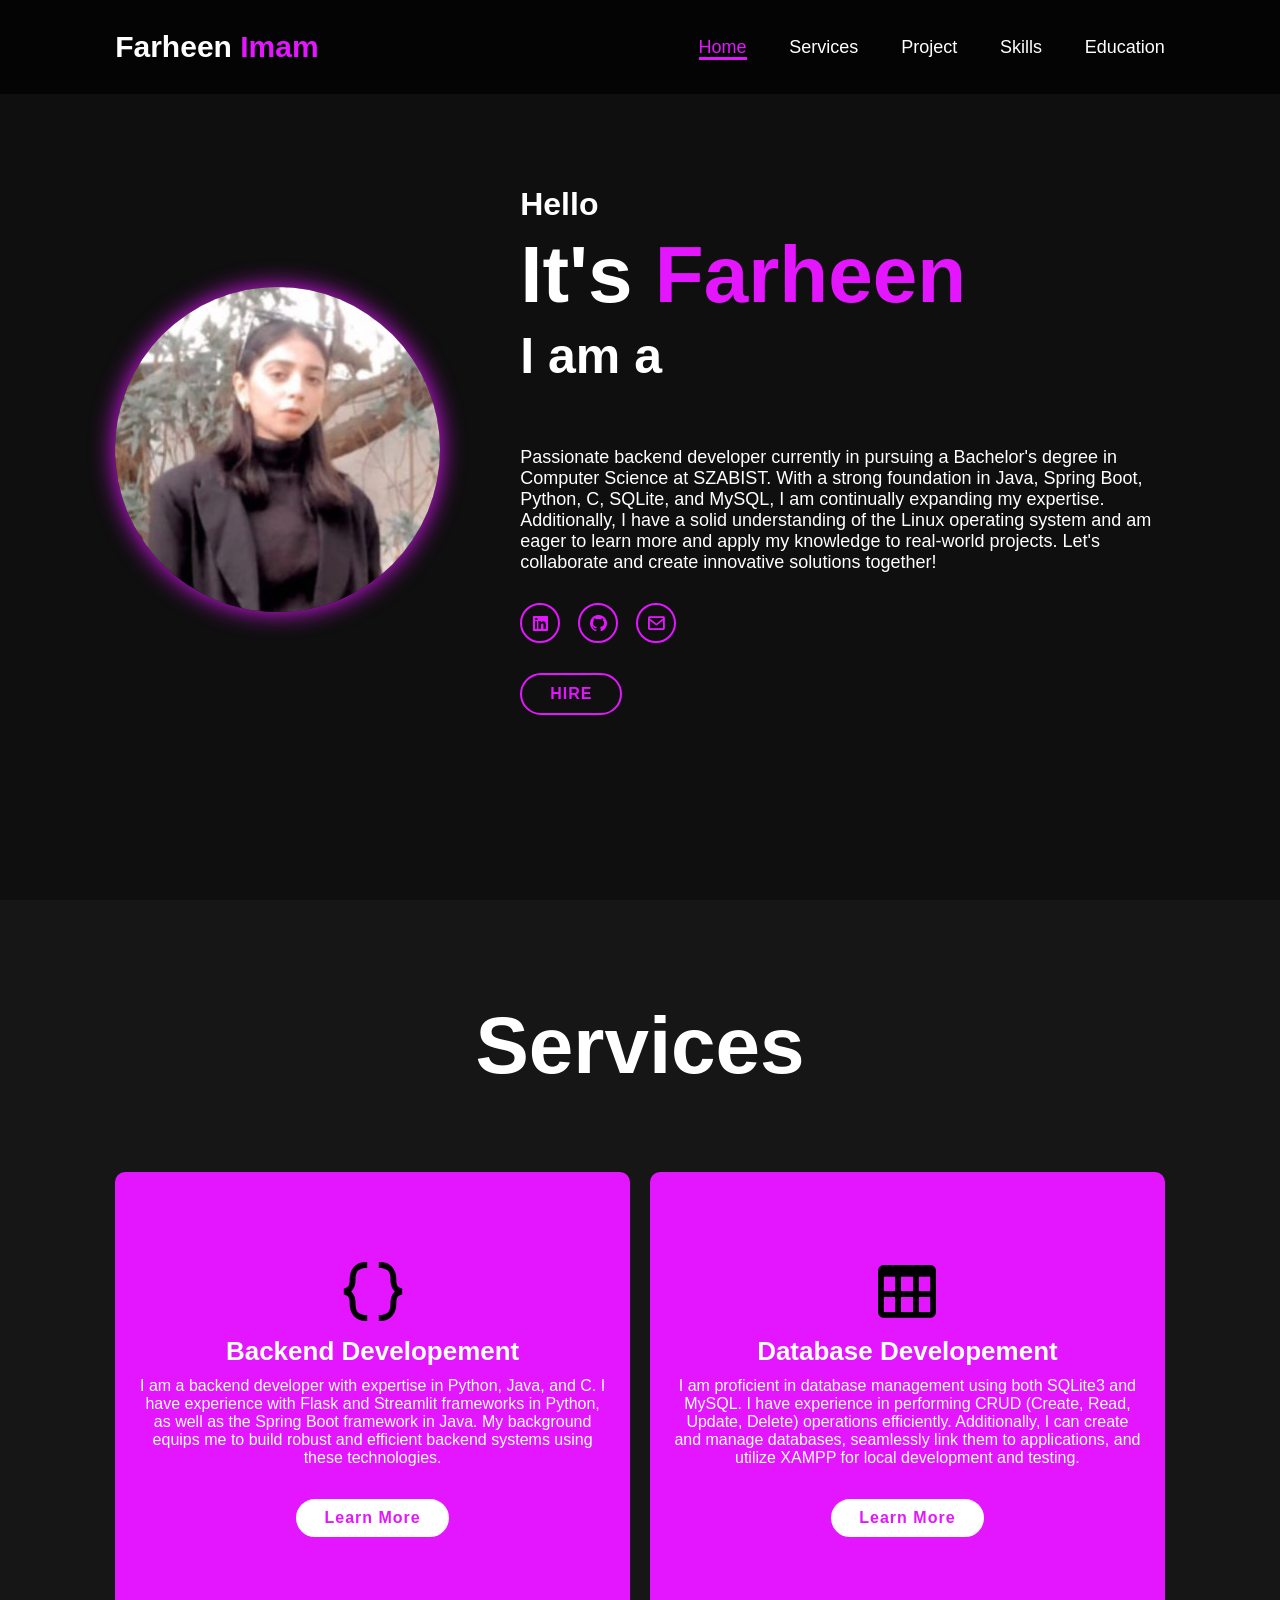
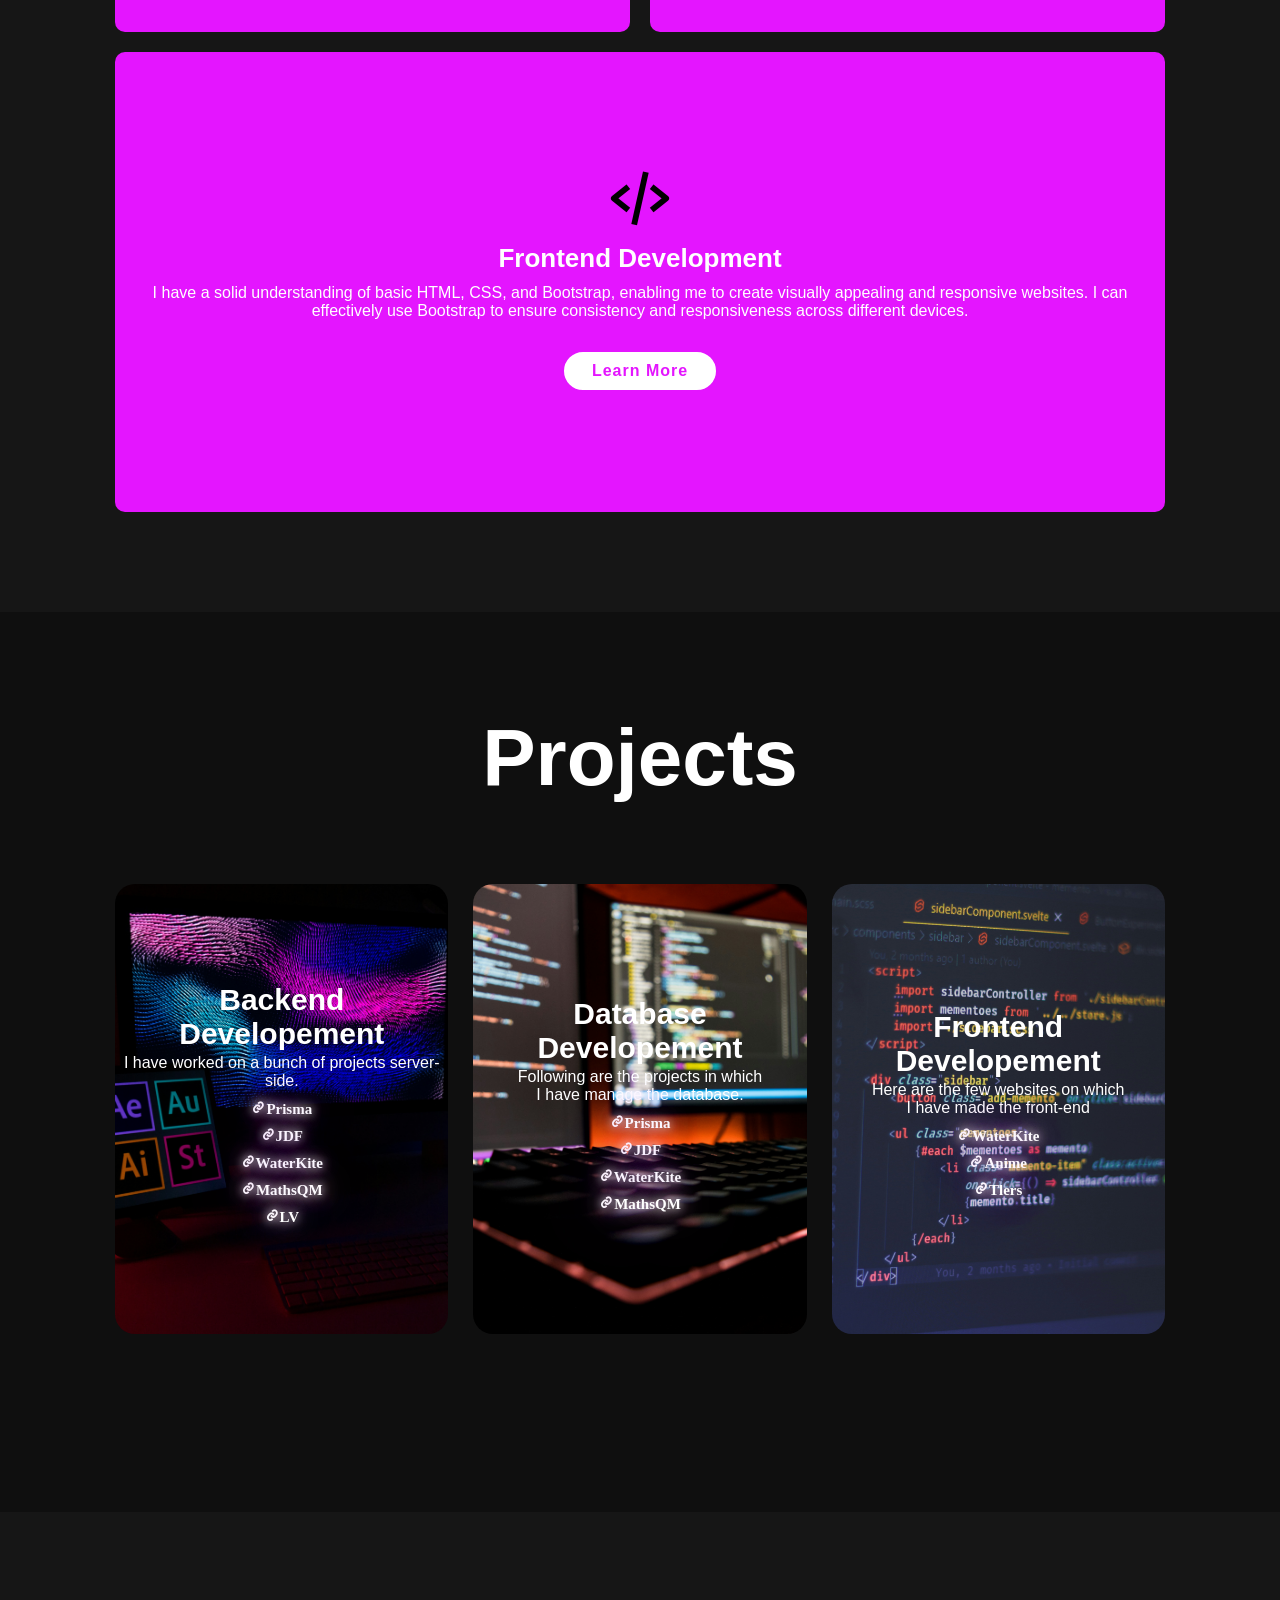
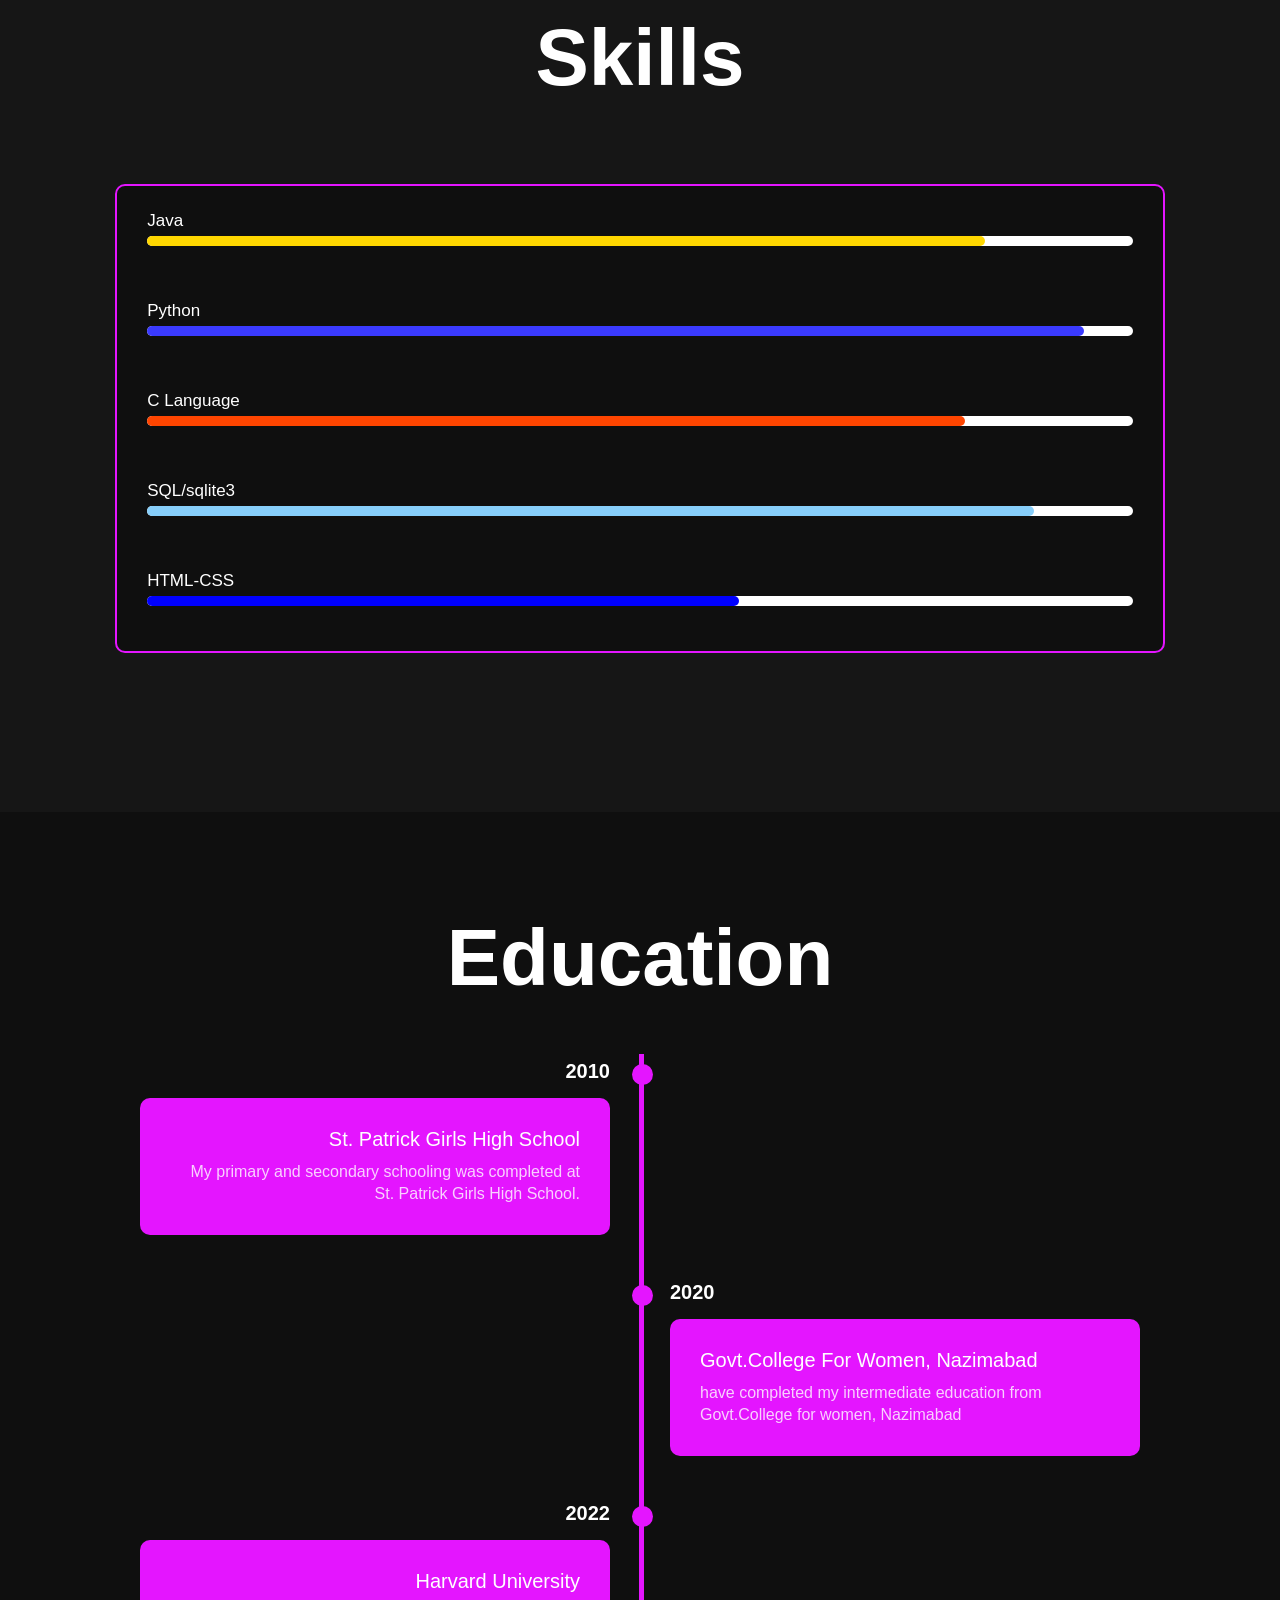
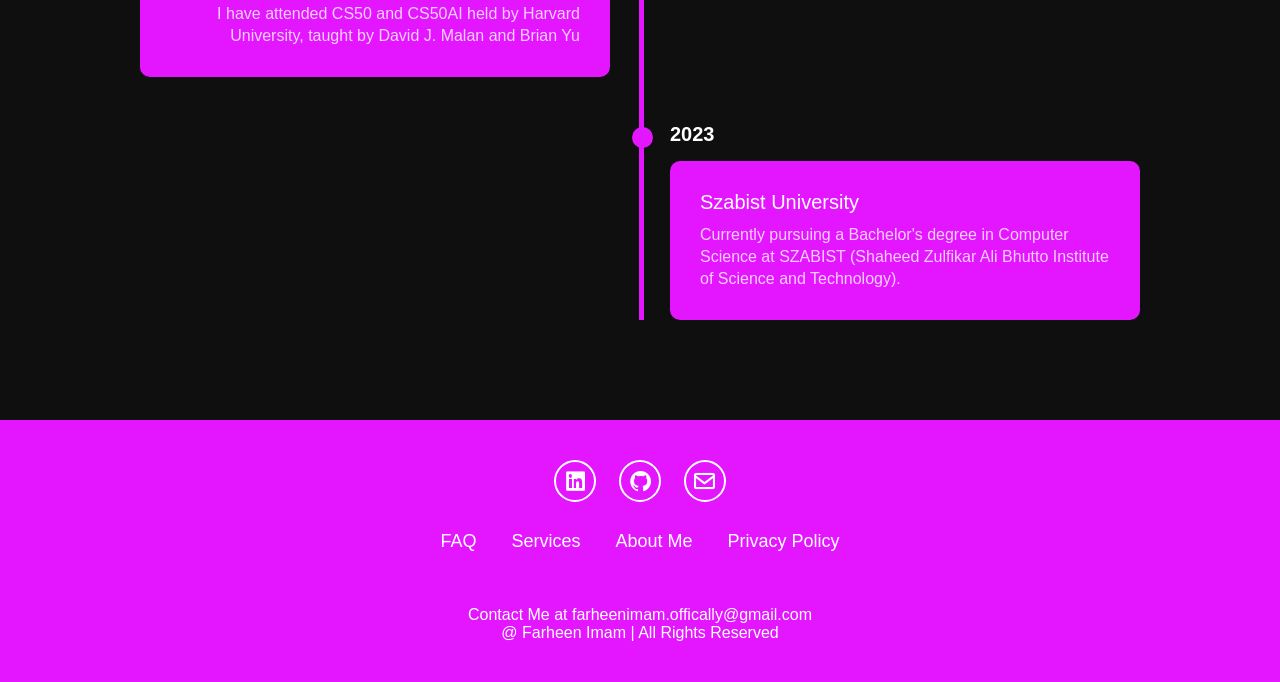
==== index.html @ 20c7fd72 "Update index.html" ====
<!DOCTYPE html>
<html lang="en">
<head>
    <meta charset="UTF-8">
    <meta name="viewport" content="width=device-width, initial-scale=1.0">
    <link rel="icon" type="image/x-icon" href="image/1.jpg">
    <title>Farheen Imam Portfolio</title>
    <link rel="stylesheet" href="style.css">
    <link href='https://unpkg.com/boxicons@2.1.4/css/boxicons.min.css' rel='stylesheet'>
   
</head>
<body>
    <header class="header">
        <a href="#home" class="logo">Farheen
        <span>Imam</span></a>

        <i class='bx bx-menu' id="menu-icon"></i>


        <nav class="navbar">
        <a href="#home" class="active">Home</a>
        <a href="#services">Services</a>
        <a href="#projects">Project</a>
        <a href="#skills">Skills</a>
        <a href="#education">Education</a>
        </nav>
    </header>

    <section class="home" id="home">

        <div class="home-img">
            <img src="image/my.jpeg" alt="">
        </div>

        <div class="home-content">
            <h3>Hello</h3>
            <h1>It's <span>Farheen</span></h1>
            <h3 class="text-animation">
                I am a <span></span>
            </h3>
            <p>
                <br><br>
            Passionate backend developer currently in pursuing a Bachelor's degree in Computer Science at SZABIST. 
            With a strong foundation in Java, Spring Boot, Python, C, SQLite,
            and MySQL, I am continually expanding my expertise. Additionally,
            I have a solid understanding of the Linux operating system and am
            eager to learn more and apply my knowledge to real-world projects.
            Let's collaborate and create innovative solutions together!
            </p>

            <div class="socials-icons">
                <a href="https://www.linkedin.com/in/farheen-imam-686356280/"><i class='bx bxl-linkedin-square'></i></a>
                <a href="https://github.com/farheenimam"><i class='bx bxl-github' ></i></a>
                <a href="mailto:farheenimam.offically@gmail.com"><i class='bx bx-envelope'></i></a>
            </div>
            <a href="#" class="btn">HIRE</a>
        </div>

    </section>

    <section class="services" id="services">
        <h2 class="heading">Services</h2>

        <div class="services-container">

            <div class="services-box">
                <i class='bx bx-code-curly' ></i>
                <h3>Backend Developement</h3>
                <p>I am a backend developer
                with expertise in Python, Java,
            and C. I have experience with Flask
             and Streamlit frameworks in Python,
              as well as the Spring Boot framework in Java.
               My background equips me to build robust and
                efficient backend systems using these technologies.</p>
                <a href="#" class="btn">Learn More</a>
            </div>

            <div class="services-box">
                <i class='bx bx-table'></i>
                <h3>Database Developement</h3>
                <p>I am proficient in database
                management using both SQLite3 and MySQL. 
                I have experience in performing CRUD (Create, 
                Read, Update, Delete) operations efficiently.
                Additionally, I can create and manage databases,
                seamlessly link them to applications, and utilize
                XAMPP for local development and testing.</p>
                <a href="#" class="btn">Learn More</a>
            </div>

            <div class="services-box">
                <i class='bx bx-code-alt'></i>
                <h3>Frontend Development</h3>
                <p>I have a solid understanding of basic HTML, CSS, and
                    Bootstrap, enabling me to create visually appealing and
                    responsive websites.
                 I can effectively use Bootstrap to ensure consistency 
                    and responsiveness across different devices.</p>
                    <a href="#" class="btn">Learn More</a>
            </div>
        </div>


    </section>

    <section class="projects" id="projects">
        <h2 class="heading">Projects</h2>

        <div class="projects-container">

            <div class="projects-box">
                <img src="image/img1.jpg" alt="">
                <div class="projects-info">
                <h4>Backend <br>Developement</h4>
                <p>
                    I have worked on a bunch of projects server-side.
                </p>
                <a href="https://github.com/farheenimam/Prisma"><i class='bx bx-link' >Prisma</i></a><br>
                <a href="https://github.com/farheenimam/JFD"><i class='bx bx-link' >JDF</i></a><br>
                <a href="https://github.com/farheenimam/WaterKite"><i class='bx bx-link' >WaterKite</i></a><br>
                <a href="https://github.com/farheenimam/MathsQuizMaster"><i class='bx bx-link' >MathsQM</i></a><br>
                <a href="https://www.linkedin.com/posts/farheen-imam-686356280_virtualmachine-linuxvirtualization-activity-7185715994697379840-XX44?utm_source=share&utm_medium=member_desktop"><i class='bx bx-link' >LV</i></a><br>
                </div>
            </div>

            <div class="projects-box">
                <img src="image/img3.jpg" alt="">
                <div class="projects-info">
                <h4>Database<br> Developement</h4>
                <p>
                    Following are the projects in which<br>
                     I have manage the database.
                </p>
                <a href="https://github.com/farheenimam/Prisma"><i class='bx bx-link' >Prisma</i></a><br>
                <a href="https://github.com/farheenimam/JFD"><i class='bx bx-link' >JDF</i></a><br>
                <a href="https://github.com/farheenimam/WaterKite"><i class='bx bx-link' >WaterKite</i></a><br>
                <a href="https://github.com/farheenimam/MathsQuizMaster"><i class='bx bx-link' >MathsQM</i></a><br>
                </div>
            </div>

            <div class="projects-box">
                <img src="image/img2.jpg" alt="">
                <div class="projects-info">
                <h4>Frontend<br> Developement</h4>
                <p>
                    Here are the few websites on which <br>I have made the front-end
                </p>
                <a href="https://github.com/farheenimam/WaterKite"><i class='bx bx-link' >WaterKite</i></a><br>
                <a href="https://github.com/farheenimam/anime-website"><i class='bx bx-link' >Anime</i></a><br>
                <a href="https://github.com/farheenimam/Tlers"><i class='bx bx-link' >Tlers</i></a><br>
                </div>
            </div>
        </div>
    </section>
        <section class="skills" id="skills">
            <h2 class="heading">Skills</h2>
            
            <div class="skill-bars">
                
                <div class="bar">
                    <div class="info">
                        <span>Java</span>
                    </div>
                    <div class="progress-lines java">
                        <span></span>
                    </div>
                </div>

                <div class="bar">
                    <div class="info">
                        <span>Python</span>
                    </div>
                    <div class="progress-lines python">
                        <span></span>
                    </div>
                </div>

                <div class="bar">
                    <div class="info">
                        <span>C Language</span>
                    </div>
                    <div class="progress-lines c">
                        <span></span>
                    </div>
                </div>

                <div class="bar">
                    <div class="info">
                        <span>SQL/sqlite3</span>
                    </div>
                    <div class="progress-lines sql">
                        <span></span>
                    </div>
                </div>

                <div class="bar">
                    <div class="info">
                        <span>HTML-CSS</span>
                    </div>
                    <div class="progress-lines html">
                        <span></span>
                    </div>
                </div>

            </div>
    </section>

    <section class="timeline-section" id="education">
        <h2 class="heading">Education</h2>
        <div class="timeline-items">

            <div class="timeline-item">
                <div class="timeline-dot"></div>
                <div class="timeline-data">2010</div>
                <div class="timeline-content">
                    <h3>St. Patrick Girls High School</h3>
                    <p>My primary and secondary schooling was completed at St. Patrick Girls High School.</p>
                </div>
            </div>

            <div class="timeline-item">
                <div class="timeline-dot"></div>
                <div class="timeline-data">2020</div>
                <div class="timeline-content">
                    <h3>Govt.College For Women, Nazimabad</h3>
                    <p> have completed my intermediate education from Govt.College for women, Nazimabad</p>
                </div>
            </div>
        
            <div class="timeline-item">
                <div class="timeline-dot"></div>
                <div class="timeline-data">2022</div>
                <div class="timeline-content">
                    <h3>Harvard University</h3>
                <p>I have attended CS50 and CS50AI held by Harvard University,
                     taught by David J. Malan and Brian Yu
                </p>
                </div>
            </div>
    
            <div class="timeline-item">
                <div class="timeline-dot"></div>
                <div class="timeline-data">2023</div>
                <div class="timeline-content">
                    <h3>Szabist University</h3>
                    <p>Currently pursuing a Bachelor's degree in Computer Science at SZABIST
                     (Shaheed Zulfikar Ali Bhutto Institute of Science and Technology).
                    </p>
                </div>
            </div>

    </section>

    <footer class="footer">
        <div class="social">
            <a href="https://www.linkedin.com/in/farheen-imam-686356280/"><i class='bx bxl-linkedin-square'></i></a>
            <a href="https://github.com/farheenimam"><i class='bx bxl-github' ></i></a>
            <a href="mailto:farheenimam.offically@gmail.com"><i class='bx bx-envelope'></i></a>
        </div>
        <ul class="list">
            <li>
                <a href="#">FAQ</a>
            </li>
            <li>
                <a href="#">Services</a>
            </li>
            <li>
                <a href="#">About Me</a>
            </li>
            <li>
                <a href="#">Privacy Policy</a>
            </li>
        </ul>
        <p class="copyright">
            Contact Me at farheenimam.offically@gmail.com<br>
            @ Farheen Imam | All Rights Reserved
        </p>
    </footer>
    <script src="script.js"></script>
</body>
</html>
---- style.css ----
*{
    margin: 0;
    padding: 0;
    box-sizing: border-box;
    text-decoration: none;
    border: none;
    outline: none;
    scroll-behavior: smooth;
    font-family: 'Poppins',sans-serif;
}

:root{
    --bg-color: rgb(15, 15, 15);
    --second-bg-color: #161616;
    --text-color: white;
    --main-color: #e415ff;
}
html{
    font-size: 62.5%;
    overflow-x: hidden;
}
body{
    background-color: var(--bg-color);
    color: var(--text-color);
}
.header{
    position: fixed;
    top: 0;
    left: 0;
    width: 100%;
    padding: 3rem 9%;
    background: rgba(0, 0, 0, 0.7);
    backdrop-filter: blur(10px);
    display: flex;
    justify-content: space-between;
    align-items: center;
    z-index: 100;
}
.logo{
    font-size: 3rem;
    color: var(--text-color);
    font-weight: 800;
    cursor: pointer;
    transition: 0.3s ease;
}
.logo:hover{
 transform: scale(1.1);   
}
.navbar a{
    font-size: 1.8rem;
    color: white;
    margin-left: 4rem;
    font-weight: 500;
    transition: 0.3s ease;
    border-bottom: 3px solid transparent;
}
.navbar a:hover,
.navbar a.active{
    color: var(--main-color);
    border-bottom: 3px solid var(--main-color);
}
#menu-icon{
    font-size: 3.6rem;
    color: var(--main-color);
    display: none;
}
section{
    min-height: 100vh;
    padding: 10rem 9% 10rem;
}
.home{
    display: flex;
    align-items: center;
    justify-content: center;
    gap: 8rem;
}
.home-content h3{
    font-size: 3.2rem;
    font-weight: 700;
}
span{
    color: var(--main-color);
}
.logo span{
    color: var(--main-color);
}
.home-content h3:nth-of-type(2){
    margin-bottom: 2rem;
    font-size: 5rem;
}
.home-content h1{
    font-size:  8rem;
    font-weight: 700;
    line-height: 1.3;
}
.home-img{
    border-radius: 50%;
}
.home-img img{
    position: relative;
    width: 32vm;
    border-radius: 50%;
    box-shadow: 0 0 25px var(--main-color);
    cursor: pointer;
}
.home-content p{
    font-size: 1.8rem;
    font-weight: 500;
}
.socials-icons a{
    display: inline-flex;
    justify-content: center;
    align-items: center;
    width: 4rem;
    height: 4rem;
    background: transparent;
    border: 0.2rem solid var(--main-color);
    font-size: 2rem;
    border-radius: 50%;
    color: var(--main-color);
    margin: 3rem 1.5rem 3rem 0;
    transition: 0.3s ease;

}
.socials-icons a:hover{
    color: white;
    transform: scale(1.3)translateY(-5px);
    background-color: var(--main-color);
    box-shadow: 0 0 25px var(--main-color);
}
.btn{
    display: inline-block;
    padding: 1rem 2.8rem;
    background: var(--bg-color);
    border-radius: 4rem;
    font-size: 1.6rem;
    color: var(--main-color);
    border: 2px solid var(--main-color);
    letter-spacing: 0.1rem;
    font-weight: 600;
    transition: 0.3s ease;
    cursor: pointer;
}
.btn:hover{
    transform: scale(1.05);
    background: var(--main-color);
    color: var(--text-color);
    box-shadow: 0 0 25px var(--main-color);
}
.text-animation{
    font-size: 34px;
    font-weight: 600;
    min-width: 280px;
}
.text-animation span{
    position: relative;
}
.text-animation span::before{
    content: 'Backend Developer';
    color: var(--main-color);
    animation: words 20s infinite;   
}
.text-animation span::after{
    content: '';
    background-color: var(--bg-color);
    position: absolute;
    width: calc(100% + 8px);
    height: 100%;
    border-left: 3px solid var(--bg-color);
    right: -8px;
    animation: cursor 0.6s infinite, typing 20s steps(14) infinite;
}
@keyframes cursor{
    to{
        border-left: 2px solid var(--main-color);
    }
}
@keyframes words{
    0%,
    20%{
        content: 'CS Student';
    }
    21%,
    40%{
        content: 'Backend Developer';
    }
    41%,
    60%{
        content: 'Web Developer';
    }
    61%,
    80%{
        content: 'CS Student';
    }
    81%,
    100%{
        content: 'Web Developer';
    }
    
}

@keyframes typing{
    10%,
    15%,
    30%,
    35%,
    50%,
    55%,
    70%,
    75%,
    90%,
    95%{
        width: 0;
    }
    5%,
    20%,
    25%,
    40%,
    45%,
    60%,
    65%,
    80%,
    85%{
        width: calc(100% + 8px);
    }
}
.heading{
    text-align: center;
    font-size: 8rem;
}
.services{
    background-color: var(--second-bg-color);
}
.services h2{
    margin-bottom: 8rem;
}
.services-container{
    display: flex;
    justify-content: center;
    align-items: center;
    flex-wrap: wrap;
    gap: 2rem;
}

.services-container .services-box{
    flex: 1 1 40rem;
    display: flex;
    flex-direction: column;
    align-items: center;
    justify-content: center;
    text-align: center;
    background: var(--main-color);
    padding: 3rem 2rem 4rem;
    height: 460px;
    border-radius: 1rem;
    border: 3px solid transparent;
    cursor: pointer;
    transition: 0.5s ease;
}
.services-container .services-box:hover{
    transform: scale(1.02);
    background-color: white;
    color: black;
}
.services-box i{
    font-size: 7rem;
    color: black;
    margin-bottom: 1rem;
}
.services-box h3{
    font-size: 2.6rem;
}

.services-box p{
    font-size: 1.6rem;
    margin: 1rem 0 3rem;
}
.services-box .btn{
    background-color: white;
}
.services-box .btn:hover{
    color: var(--main-color);
}
::-webkit-scrollbar{
    width: 15px;
}
::-webkit-scrollbar-thumb{
    background-color: var(--main-color);
}
::-webkit-scrollbar-track{
    background-color: var(--bg-color);
    width: 50px;
}
.projects{
    background: var(--bg-color);
}
.projects h2{
    margin-bottom: 8rem;
}
.projects-container{
    display: grid;
    grid-template-columns: repeat(3,1fr);
    align-items: center;
    gap: 2.5rem;
}
.projects-container .projects-box{
    position: relative;
    border-radius: 2rem;
    height: 450px;
    overflow: hidden;
    display: flex;
}
.projects-box img{
    width: 100%;
    height: 100%;
    object-fit: cover;
    transition: 0.5s ease;
}
.projects-box:hover img{
    transform: scale(1.1);
}
.projects-box .projects-info{
    position: absolute;
    bottom: 0;
    left: 0;
    width: 100%;
    height: 100%;
    display: flex;
    justify-content: center;
    align-items: center;
    flex-direction: column;
    text-align: center;
    padding: 0.4rem;
    cursor: pointer;
    transition: 0.5s ease;
}
.projects-box .projects-info:hover{
    background: radial-gradient(rgba(255,0,255,0.8), var(--main-color));
    transform: scale(1.1);
}
.projects-info h4{
    font-size: 3rem;
    color: white;
    font-weight: 800;
}
.projects-info p{
    font-size: 1.6rem;
    margin: 0.3rem 0 1rem;
    font-size: 600;
    color: white;
}
.projects-info a i{
    font-size: 1.5rem;
    color: white;
    font-weight: bold;
     text-shadow: 0 0 10px #ffffff, 0 0 20px #ebb7da, 0 0 42px rgb(238, 110, 209), 0 0 82px rgb(248, 69, 194),0 0 92px #0fa;
}
.skills{
    background-color: var(--second-bg-color);
}
.skills h2{
    margin-bottom: 2rem;
}
.skills{
    margin: 0 auto;
}
.skill-bars{
    margin-top: 8rem;
    padding: 25px 30px;
    background: var(--bg-color);
    border: 2px solid var(--main-color);
    border-radius: 10px;
    display: flex;
    flex-direction: column;
    gap: 1.5rem;
}
.skill-bars .bar{
    margin: 20px 0;
}
.skill-bars .bar:first-child{
    margin-top: 0px;
}
.skill-bars .bar .info{
    margin-bottom: 5px;
}
.skill-bars .bar .info span{
    color: var(--text-color);
    font-weight: 500;
    font-size: 17px;
}
.skill-bars .bar .progress-lines{
    height: 10px;
    width: 100%;
    background: white;
    position: relative;
    border-radius: 10px;
}
.bar .progress-lines span{
    height: 100%;
    position: absolute;
    border-radius: 10px;
    background: white;
    cursor: pointer;
}
.bar .progress-lines.java span{
    width: 85%;
    background-color: gold;
}
.bar .progress-lines.python span{
    width: 95%;
    background-color: rgb(58, 58, 255);
}
.bar .progress-lines.sql span{
    width: 90%;
    background-color: lightskyblue;
}
.bar .progress-lines.c span{
    width: 83%;
    background-color: orangered;
}
.bar .progress-lines.html span{
    width: 60%;
    background-color:blue ;
}
.timeline-section{
    min-height: 100vh;
    padding: 100px 15px;
    background: var(--bg-color);
}
.timeline-section h2{
    margin-bottom: 5rem;
}
.timeline-items{
    max-width: 1000px;
    margin: auto;
    display: flex;
    flex-wrap: wrap;
    position: relative;
}
.timeline-items::before{
    content: '';
    position: absolute;
    width: 5px;
    height: 100%;
    background-color: var(--main-color);
    left: calc(50% - 1px);
}
.timeline-item{
    margin-bottom: 40px;
    width: 100%;
    position: relative;
}
.timeline-item:last-child{
    margin-bottom: 0;
}
.timeline-item:nth-child(odd){
    padding-right: calc(50% + 30px);
    text-align: right;
}
.timeline-item:nth-child(even){
    padding-left: calc(50% + 30px);
}
.timeline-dot{
    height: 21px;
    width: 21px;
    background-color: var(--main-color);
    position: absolute;
    left: calc(50% - 8px);
    border-radius: 50%;
    top: 10px;
}
.timeline-data{
    font-size: 20px;
    font-weight: 800;
    color: white;
    margin: 6px 0 15px;
}
.timeline-content{
    background-color: var(--main-color);
    padding: 30px;
    border-radius: 1em;
    cursor: pointer;
    transition: 0.3s ease;
}
.timeline-content:hover{
    transform: scale(1.05);
}
.timeline-content h3{
    font-size: 20px;
    color: white;
    margin: 0 0 10px;
    text-transform: capitalize;
    font-weight: 500;
}
.timeline-content p{
    color: white;
    opacity: 0.8;
    font-size: 16px;
    font-weight: 400;
    line-height: 22px;
}
.footer{
    position: relative;
    bottom: 0;
    width: 100%;
    padding: 40px 0;
    background-color: var(--main-color);
}
.footer .social{
    text-align: center;
    padding-bottom: 25px;
    color: white;
}
.footer .social a{
    font-size: 25px;
    color: white;
    border: 2px solid white;
    width: 42px;
    height: 42px;
    line-height: 42px;
    display: inline-block;
    text-align: center;
    border-radius: 50%;
    margin: 0 10px;
    transition: 0.3s ease;
}
.footer .social a:hover{
    transform: scale(1.2)translateY(-10px);
    background-color: white;
    color: var(--main-color)
}
.footer ul{
    margin-top: 0;
    padding: 0;
    font-size: 18px;
    line-height: 1.6;
    margin-bottom: 0;
    text-align: center;
}
.footer ul li a{
    color: white;
    border-bottom: 3px solid transparent;
    transition: 0.3 ease;
}
.footer ul li a:hover{
    border-bottom: 3px solid transparent;
}
.footer ul li{
    display: inline-block;
    padding: 0 15px;
}
.footer .copyright{
    margin-top: 50px;
    text-align: center;
    font-size: 16px;
    color: white;
}
@media(max-width:1200px){
    html{
        font-size: 55%;
    }
    .projects-container{
        padding-bottom: 7rem;
        grid-template-columns: repeat(1,1fr);
        margin: 0  5rem;
    }
}
@media(max-width: 1000px){
    header{
        padding: 2rem 3%;
    }
    section{
        padding: 10rem 3% 2rem;
    }
    .services{
        padding-bottom: 7rem;
    }
    .footer{
        padding: 2rem 3%;
    }
}
@media(max-width:955px){
    #menu-icon{
        display: block;
    }
    .navbar{
        position: absolute;
        top: 100%;
        right: 0;
        width: 40%;
        border-left: 3px solid var(--main-color);
        border-bottom: 3px solid var(--main-color);
        border-bottom-left-radius: 2rem;
        padding: 1rem 3%;
        background-color: var(--second-bg-color);
        border-top: 0.1rem solid rgba(0, 0, 0, 0.1);
        display: none;
    }
    .navbar.active{
        display: block;
    }
    .navbar a{
        display: block;
        font-size: 2rem;
        margin: 3rem 0;
    }
    .home{
        flex-direction: column;
        margin: 5rem 4rem;
    }
    .home-content h3{
        font-size: 2.6rem;
    }
    .home-content h1{
        font-size: 5rem;
    }
    .home-img img{
        width: 70vm;
        margin-top: 4rem;
    }
    .services h2{
        margin-bottom: 3rem;
    }
    .projects h2{
        margin-bottom: 3rem;
    }
    .timeline-items::before{
        left: 7px;
    }
    .timeline-item:nth-child(odd){
        padding: 0;
        text-align: left;
    }
    .timeline-item:nth-child(odd),
    .timeline-item:nth-child(even){
        padding-left: 37px;
    }
    .timeline-dot{
        left: 0;
    }

}
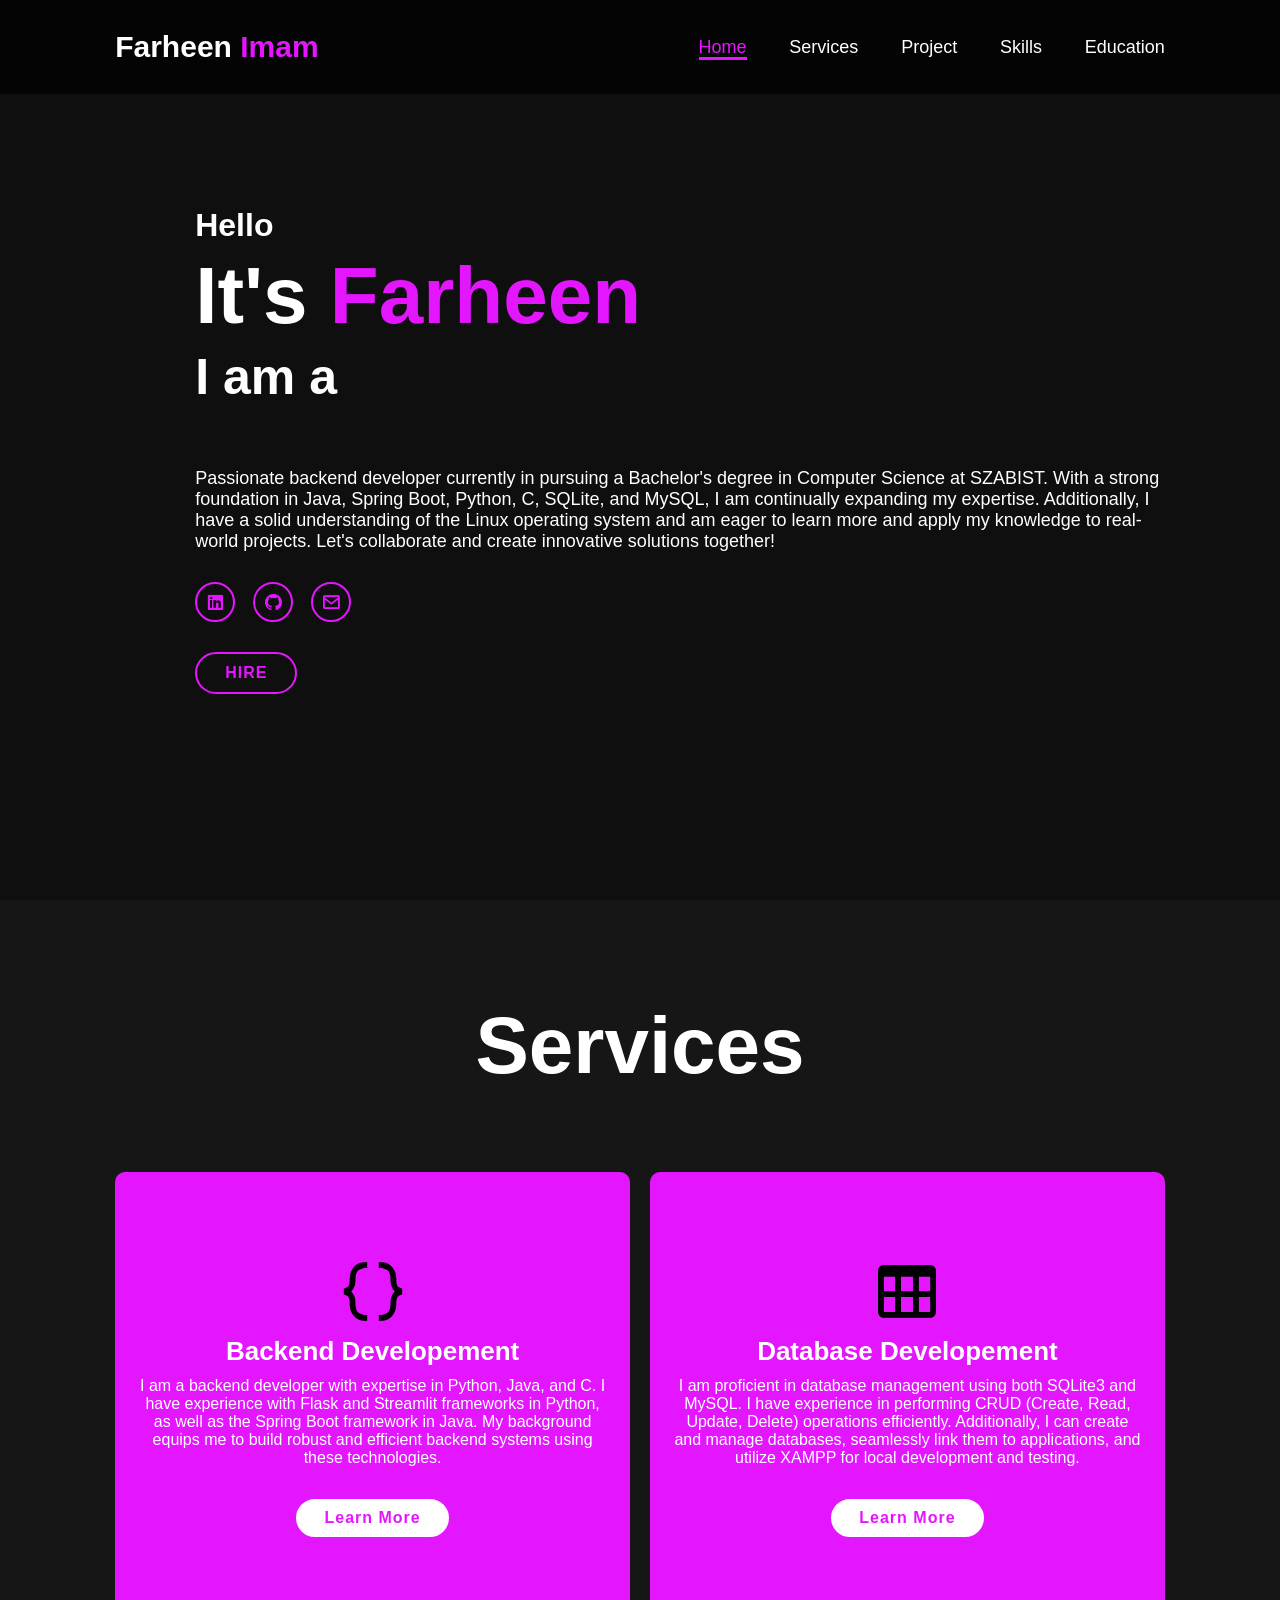
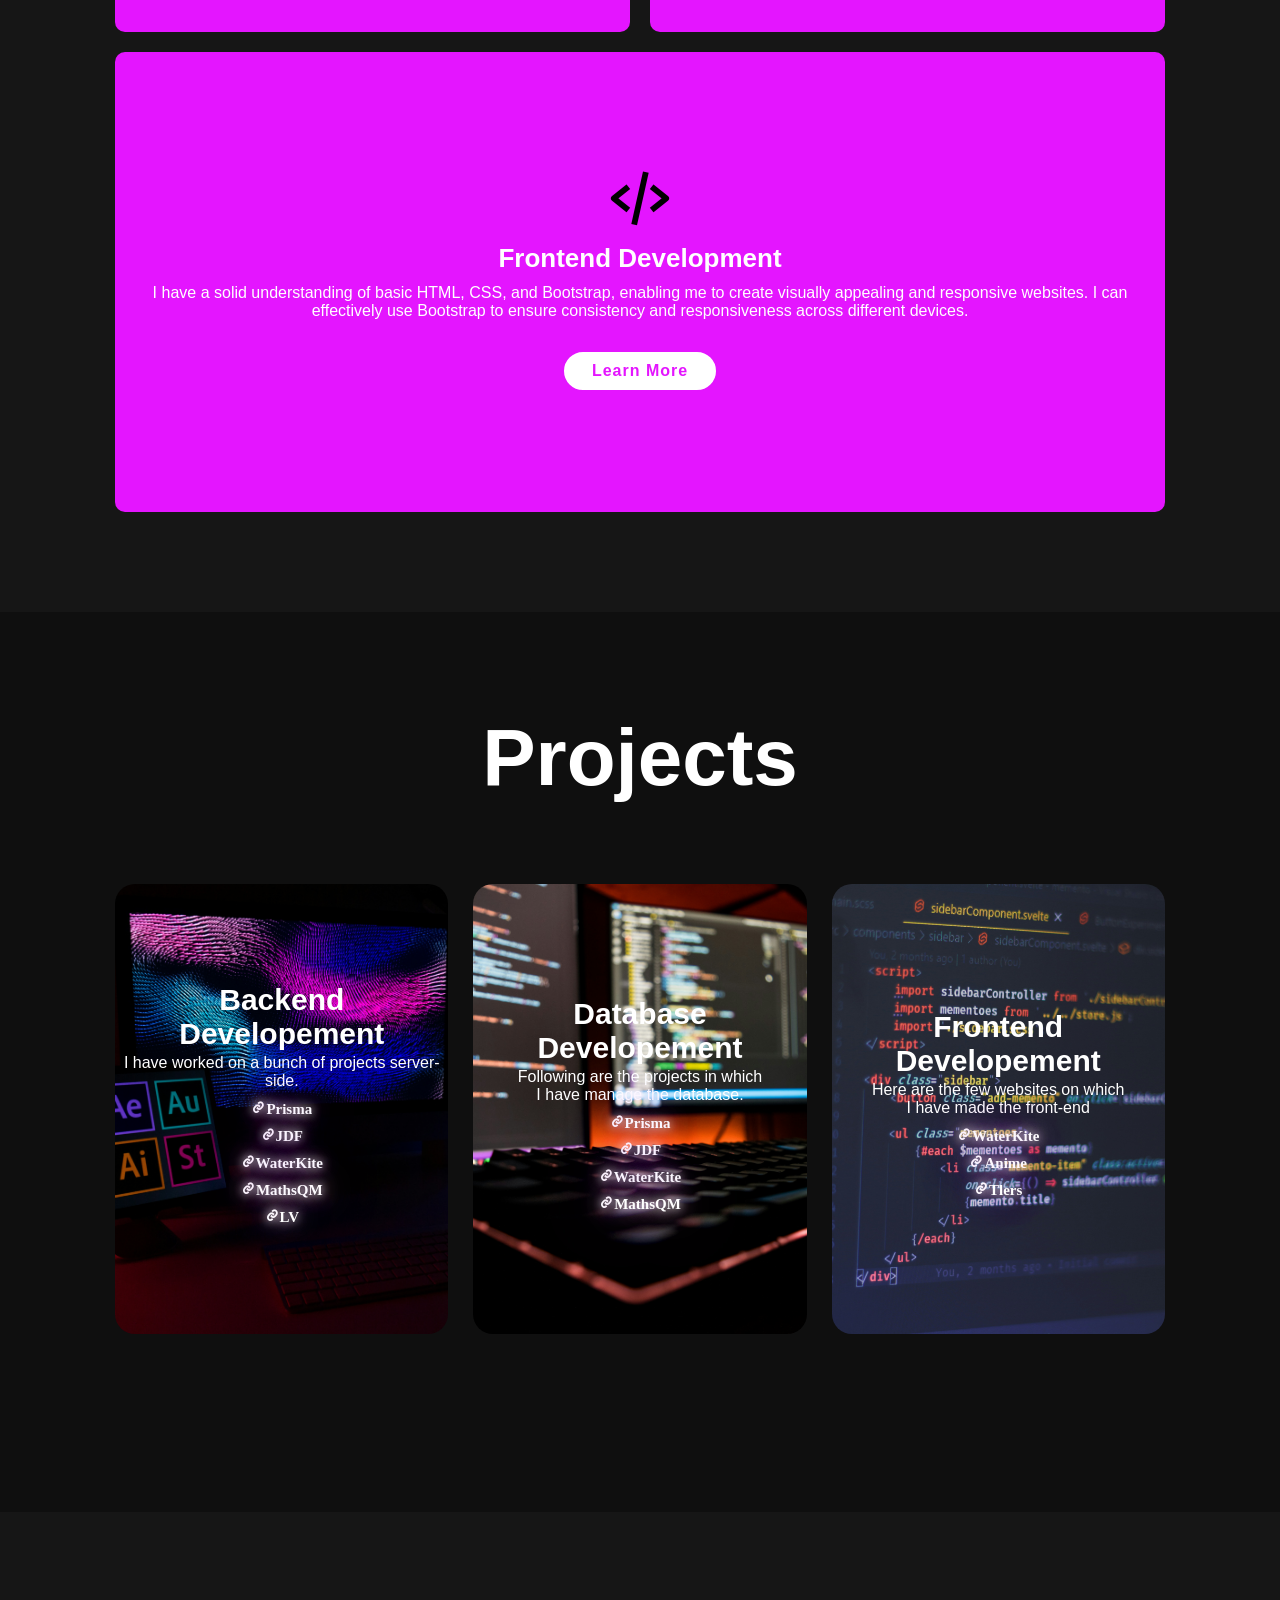
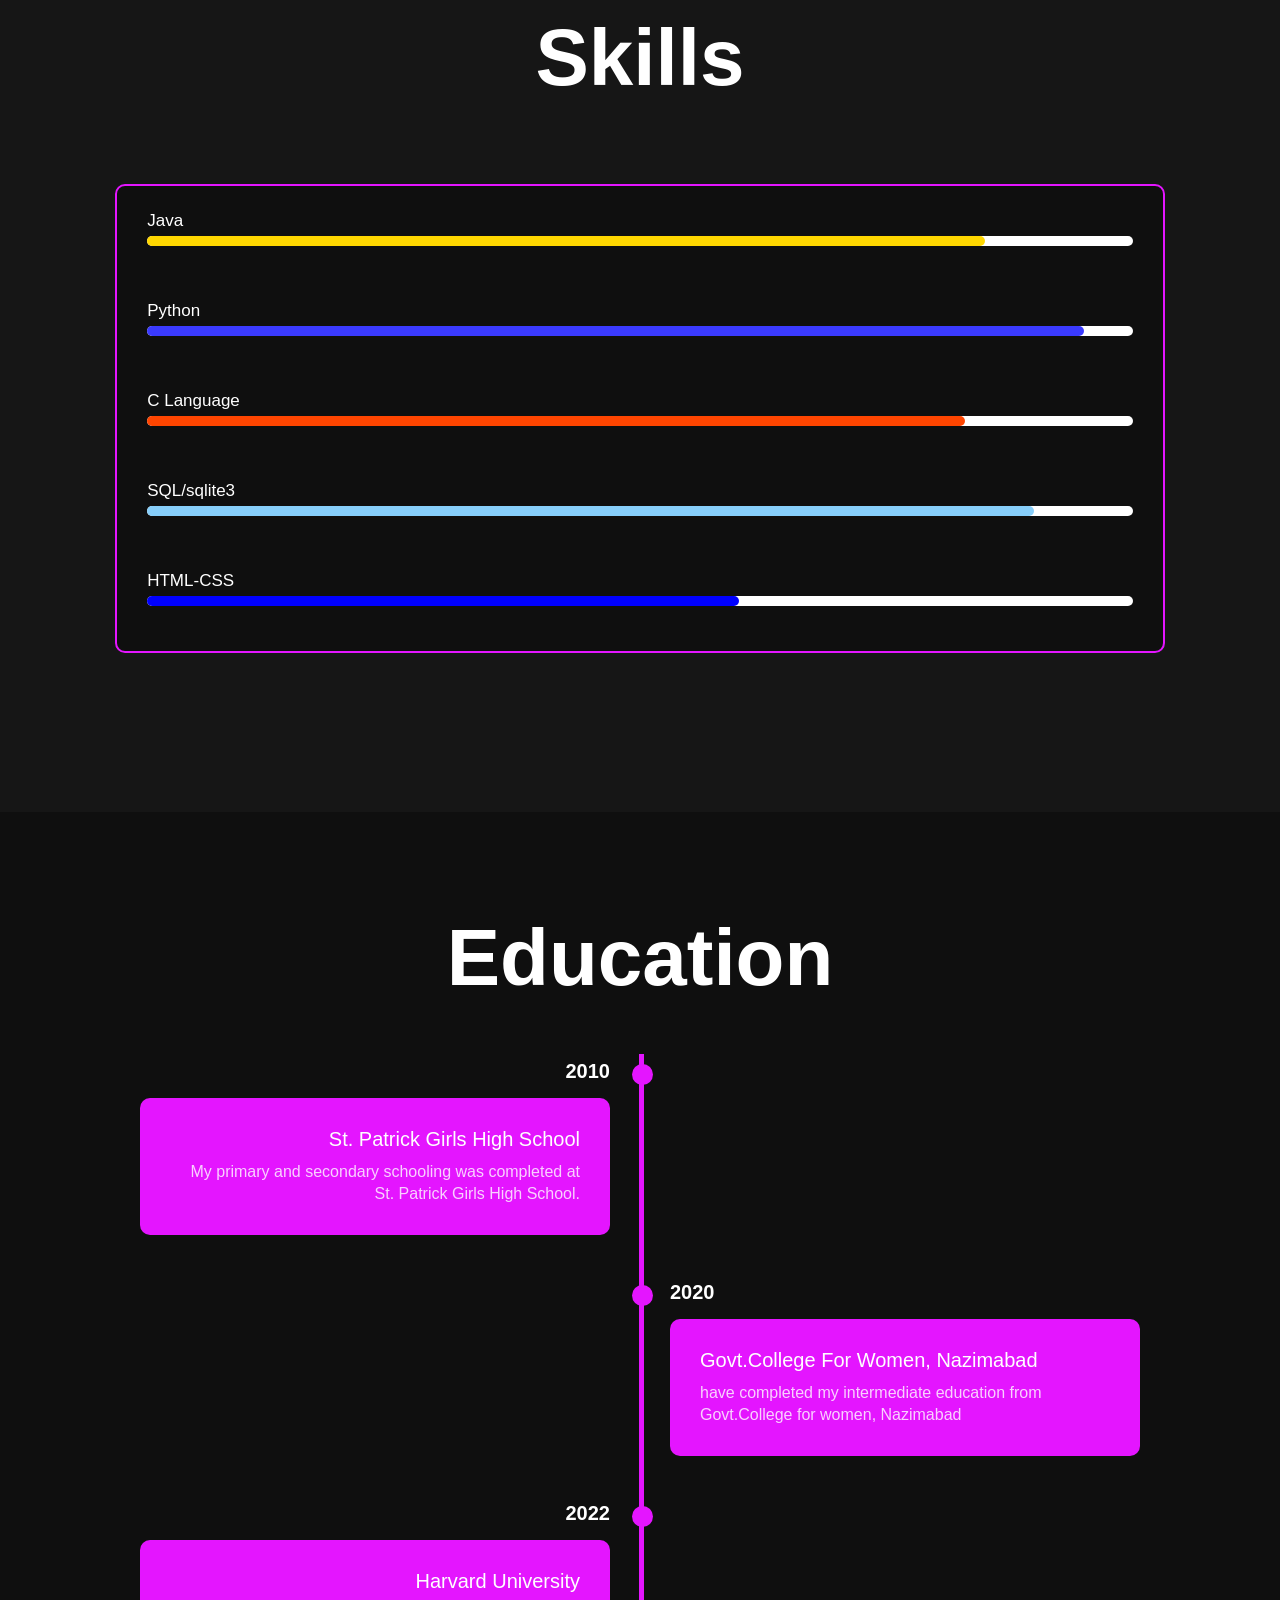
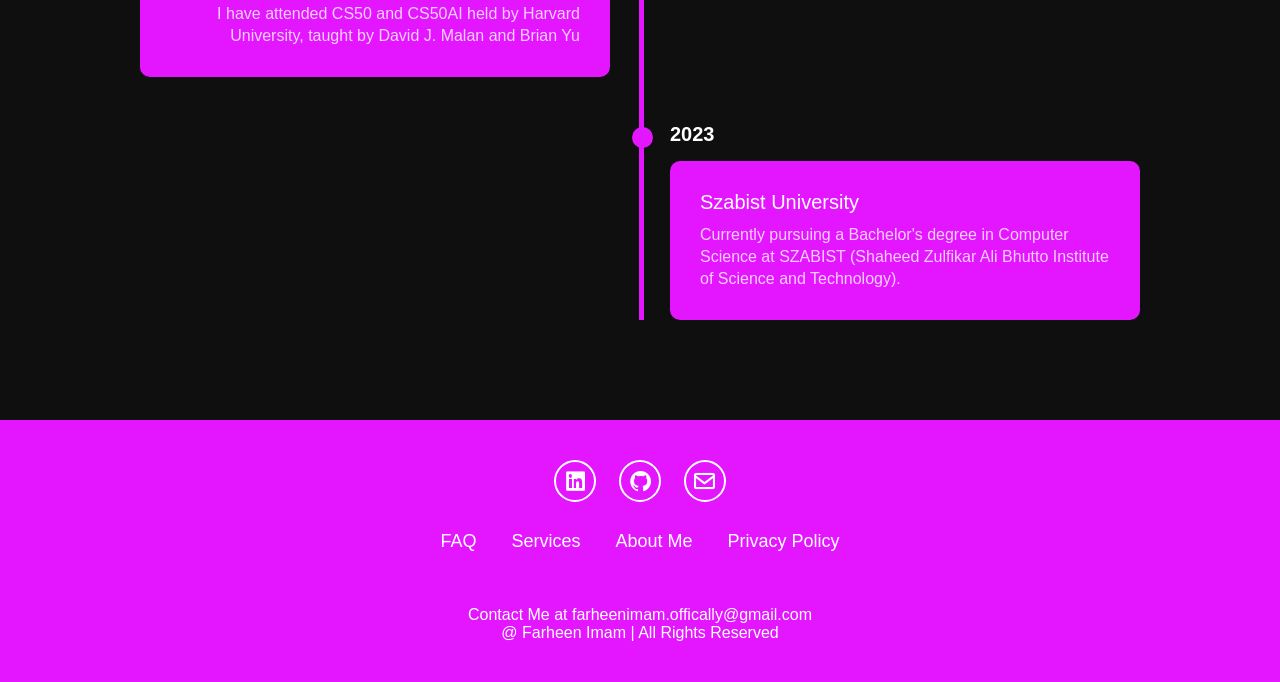
==== commit f5a2c1fc: "Update index.html" ====
--- a/index.html
+++ b/index.html
@@ -29,7 +29,7 @@
     <section class="home" id="home">
 
         <div class="home-img">
-            <img src="image/my.jpeg" alt="">
+            <img src="image/1.jpeg" alt="">
         </div>
 
         <div class="home-content">
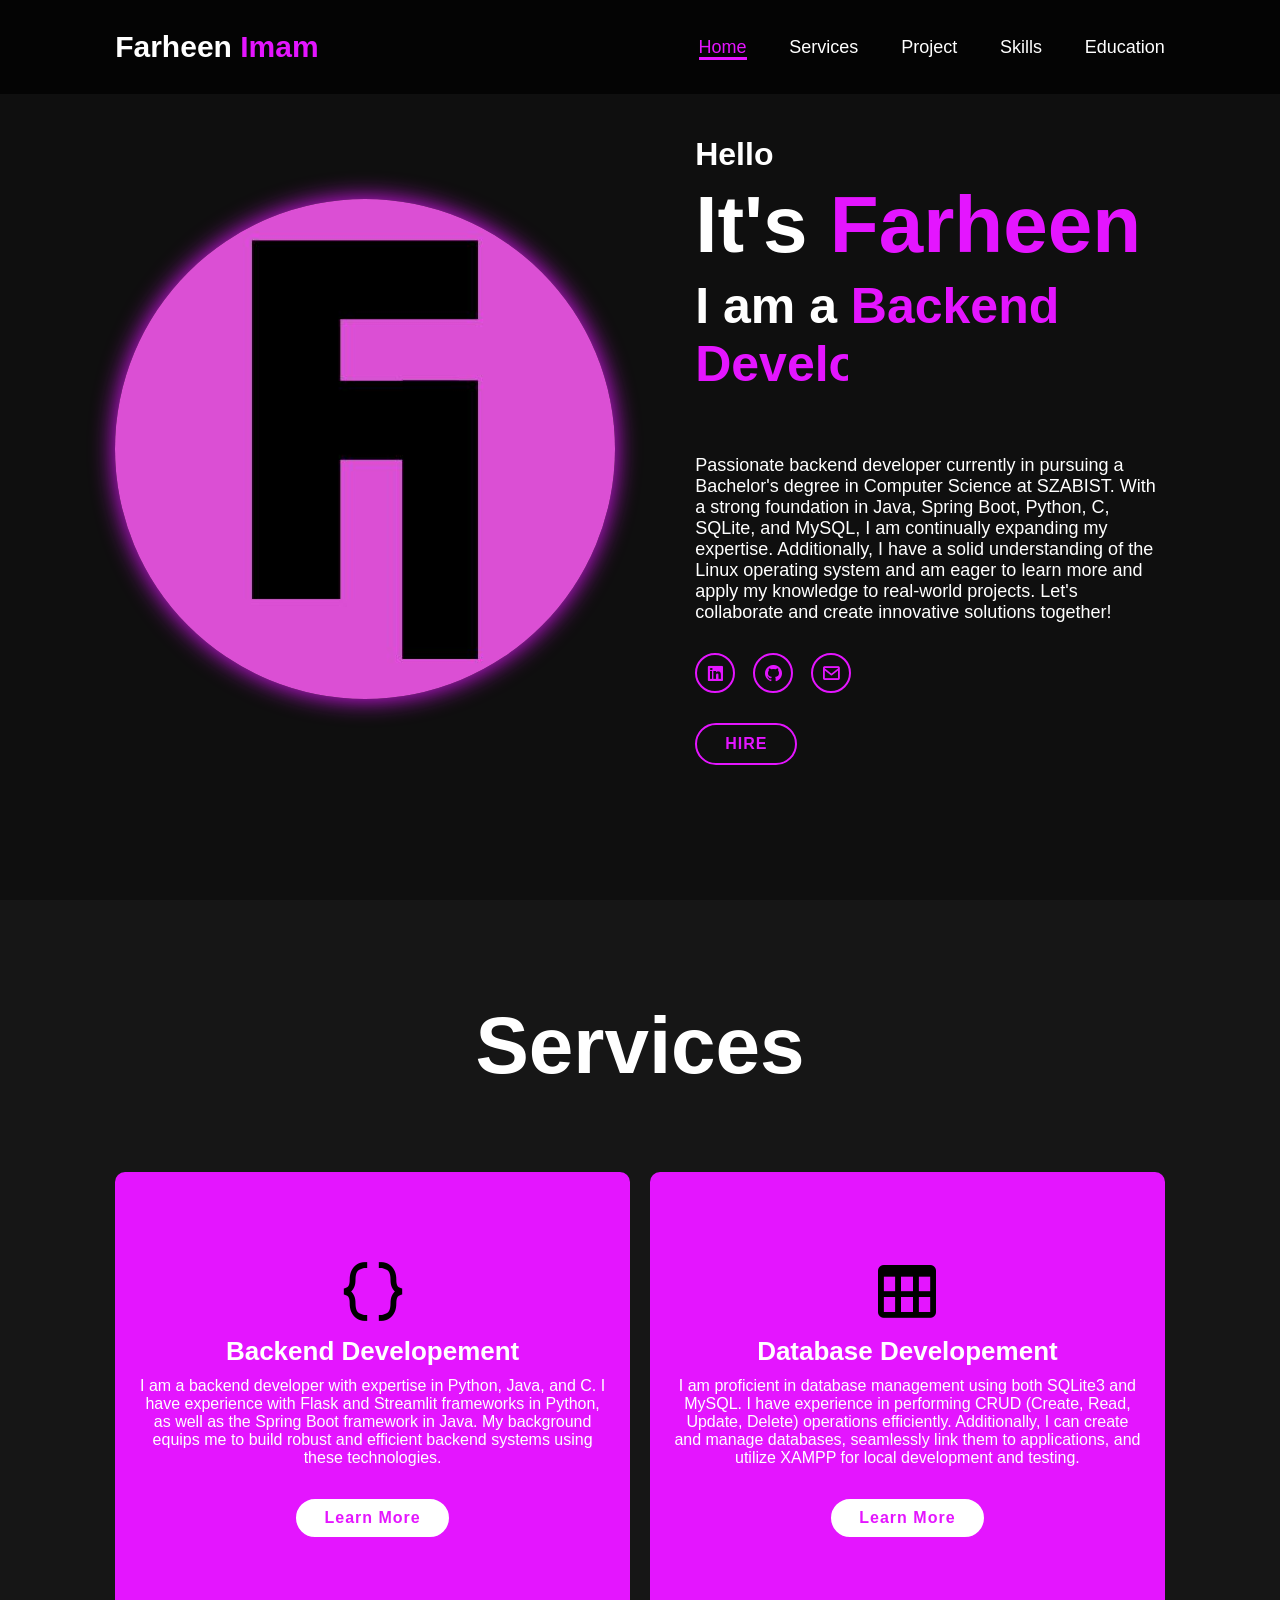
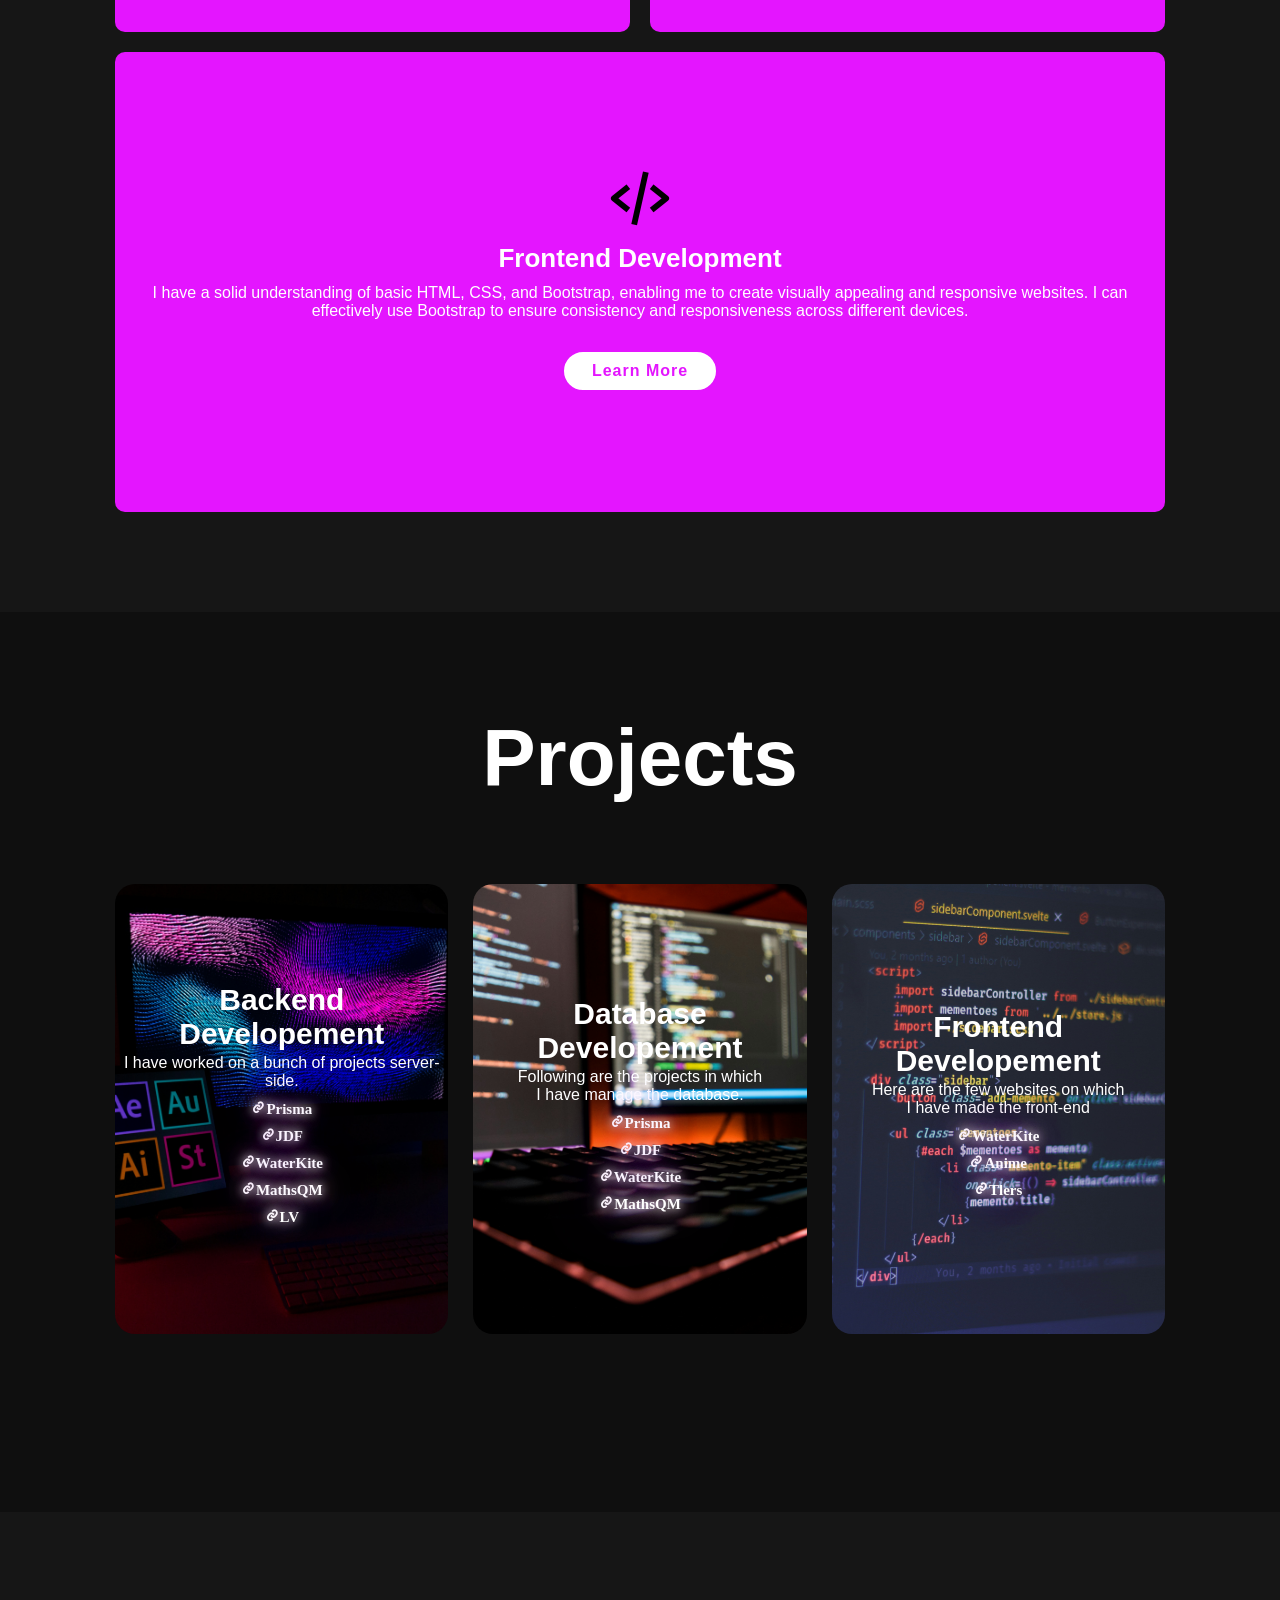
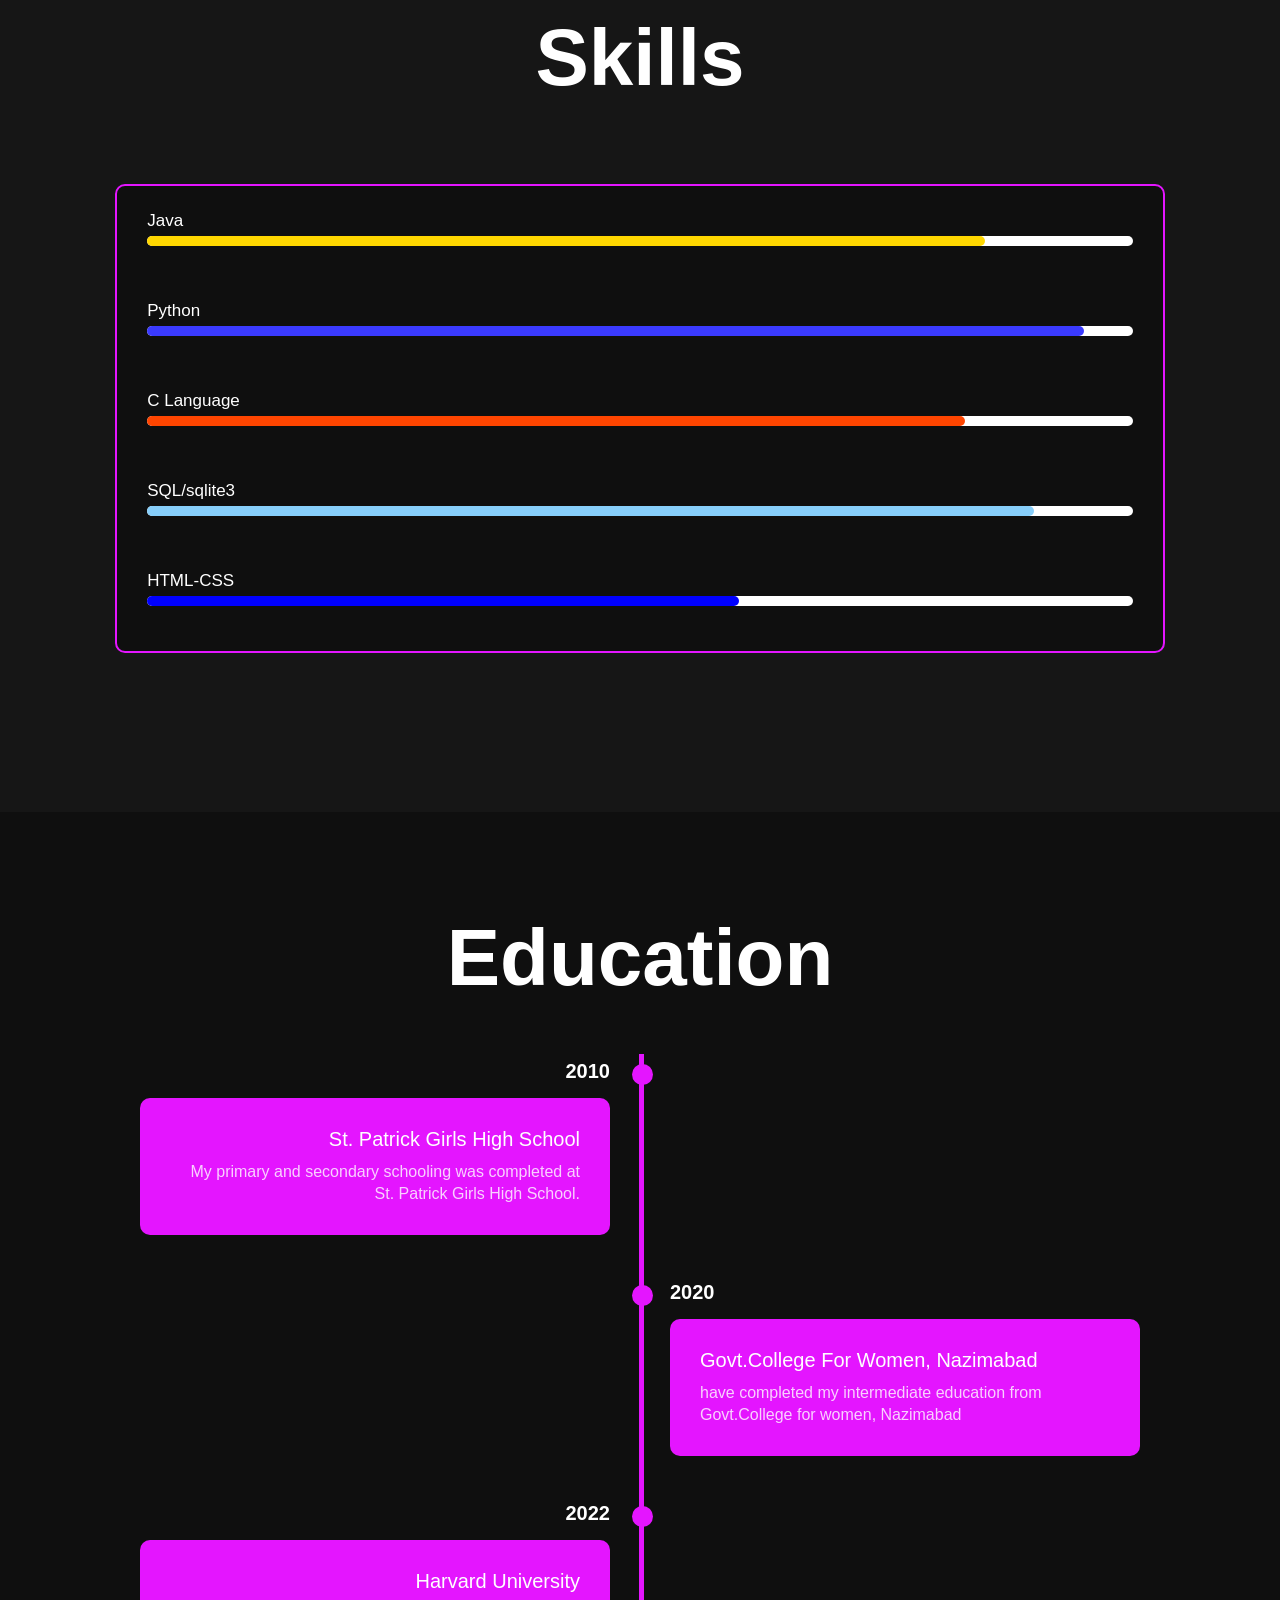
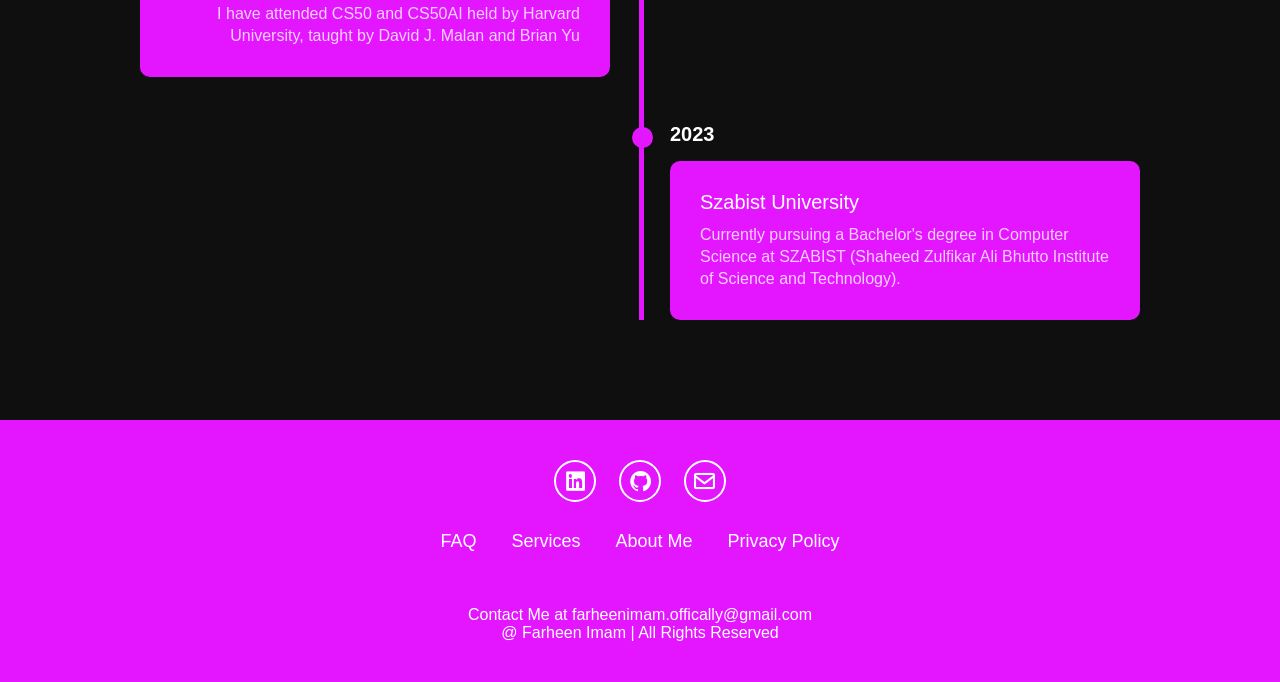
==== commit 9fedf884: "Update index.html" ====
--- a/index.html
+++ b/index.html
@@ -29,7 +29,7 @@
     <section class="home" id="home">
 
         <div class="home-img">
-            <img src="image/1.jpeg" alt="">
+            <img src="image/1.jpg" alt="">
         </div>
 
         <div class="home-content">
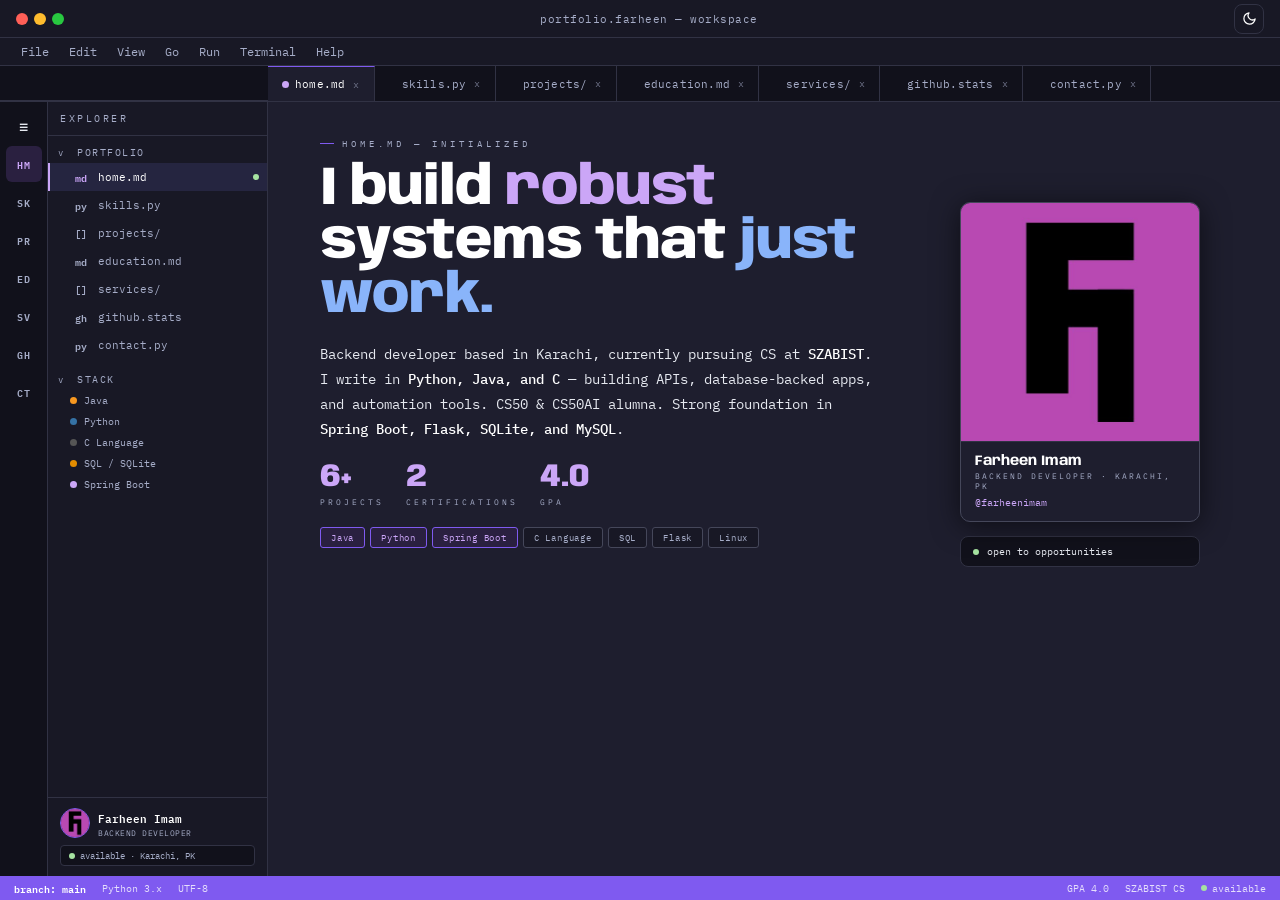
==== commit 23e8a81d: "new portfolio" ====
--- a/index.html
+++ b/index.html
@@ -1,282 +1,1245 @@
-<!DOCTYPE html>
-<html lang="en">
-<head>
-    <meta charset="UTF-8">
-    <meta name="viewport" content="width=device-width, initial-scale=1.0">
-    <link rel="icon" type="image/x-icon" href="image/1.jpg">
-    <title>Farheen Imam Portfolio</title>
-    <link rel="stylesheet" href="style.css">
-    <link href='https://unpkg.com/boxicons@2.1.4/css/boxicons.min.css' rel='stylesheet'>
-   
-</head>
-<body>
-    <header class="header">
-        <a href="#home" class="logo">Farheen
-        <span>Imam</span></a>
-
-        <i class='bx bx-menu' id="menu-icon"></i>
-
-
-        <nav class="navbar">
-        <a href="#home" class="active">Home</a>
-        <a href="#services">Services</a>
-        <a href="#projects">Project</a>
-        <a href="#skills">Skills</a>
-        <a href="#education">Education</a>
-        </nav>
-    </header>
-
-    <section class="home" id="home">
-
-        <div class="home-img">
-            <img src="image/1.jpg" alt="">
-        </div>
-
-        <div class="home-content">
-            <h3>Hello</h3>
-            <h1>It's <span>Farheen</span></h1>
-            <h3 class="text-animation">
-                I am a <span></span>
-            </h3>
-            <p>
-                <br><br>
-            Passionate backend developer currently in pursuing a Bachelor's degree in Computer Science at SZABIST. 
-            With a strong foundation in Java, Spring Boot, Python, C, SQLite,
-            and MySQL, I am continually expanding my expertise. Additionally,
-            I have a solid understanding of the Linux operating system and am
-            eager to learn more and apply my knowledge to real-world projects.
-            Let's collaborate and create innovative solutions together!
-            </p>
-
-            <div class="socials-icons">
-                <a href="https://www.linkedin.com/in/farheen-imam-686356280/"><i class='bx bxl-linkedin-square'></i></a>
-                <a href="https://github.com/farheenimam"><i class='bx bxl-github' ></i></a>
-                <a href="mailto:farheenimam.offically@gmail.com"><i class='bx bx-envelope'></i></a>
-            </div>
-            <a href="#" class="btn">HIRE</a>
-        </div>
-
-    </section>
-
-    <section class="services" id="services">
-        <h2 class="heading">Services</h2>
-
-        <div class="services-container">
-
-            <div class="services-box">
-                <i class='bx bx-code-curly' ></i>
-                <h3>Backend Developement</h3>
-                <p>I am a backend developer
-                with expertise in Python, Java,
-            and C. I have experience with Flask
-             and Streamlit frameworks in Python,
-              as well as the Spring Boot framework in Java.
-               My background equips me to build robust and
-                efficient backend systems using these technologies.</p>
-                <a href="#" class="btn">Learn More</a>
-            </div>
-
-            <div class="services-box">
-                <i class='bx bx-table'></i>
-                <h3>Database Developement</h3>
-                <p>I am proficient in database
-                management using both SQLite3 and MySQL. 
-                I have experience in performing CRUD (Create, 
-                Read, Update, Delete) operations efficiently.
-                Additionally, I can create and manage databases,
-                seamlessly link them to applications, and utilize
-                XAMPP for local development and testing.</p>
-                <a href="#" class="btn">Learn More</a>
-            </div>
-
-            <div class="services-box">
-                <i class='bx bx-code-alt'></i>
-                <h3>Frontend Development</h3>
-                <p>I have a solid understanding of basic HTML, CSS, and
-                    Bootstrap, enabling me to create visually appealing and
-                    responsive websites.
-                 I can effectively use Bootstrap to ensure consistency 
-                    and responsiveness across different devices.</p>
-                    <a href="#" class="btn">Learn More</a>
-            </div>
-        </div>
-
-
-    </section>
-
-    <section class="projects" id="projects">
-        <h2 class="heading">Projects</h2>
-
-        <div class="projects-container">
-
-            <div class="projects-box">
-                <img src="image/img1.jpg" alt="">
-                <div class="projects-info">
-                <h4>Backend <br>Developement</h4>
-                <p>
-                    I have worked on a bunch of projects server-side.
-                </p>
-                <a href="https://github.com/farheenimam/Prisma"><i class='bx bx-link' >Prisma</i></a><br>
-                <a href="https://github.com/farheenimam/JFD"><i class='bx bx-link' >JDF</i></a><br>
-                <a href="https://github.com/farheenimam/WaterKite"><i class='bx bx-link' >WaterKite</i></a><br>
-                <a href="https://github.com/farheenimam/MathsQuizMaster"><i class='bx bx-link' >MathsQM</i></a><br>
-                <a href="https://www.linkedin.com/posts/farheen-imam-686356280_virtualmachine-linuxvirtualization-activity-7185715994697379840-XX44?utm_source=share&utm_medium=member_desktop"><i class='bx bx-link' >LV</i></a><br>
-                </div>
-            </div>
-
-            <div class="projects-box">
-                <img src="image/img3.jpg" alt="">
-                <div class="projects-info">
-                <h4>Database<br> Developement</h4>
-                <p>
-                    Following are the projects in which<br>
-                     I have manage the database.
-                </p>
-                <a href="https://github.com/farheenimam/Prisma"><i class='bx bx-link' >Prisma</i></a><br>
-                <a href="https://github.com/farheenimam/JFD"><i class='bx bx-link' >JDF</i></a><br>
-                <a href="https://github.com/farheenimam/WaterKite"><i class='bx bx-link' >WaterKite</i></a><br>
-                <a href="https://github.com/farheenimam/MathsQuizMaster"><i class='bx bx-link' >MathsQM</i></a><br>
-                </div>
-            </div>
-
-            <div class="projects-box">
-                <img src="image/img2.jpg" alt="">
-                <div class="projects-info">
-                <h4>Frontend<br> Developement</h4>
-                <p>
-                    Here are the few websites on which <br>I have made the front-end
-                </p>
-                <a href="https://github.com/farheenimam/WaterKite"><i class='bx bx-link' >WaterKite</i></a><br>
-                <a href="https://github.com/farheenimam/anime-website"><i class='bx bx-link' >Anime</i></a><br>
-                <a href="https://github.com/farheenimam/Tlers"><i class='bx bx-link' >Tlers</i></a><br>
-                </div>
-            </div>
-        </div>
-    </section>
-        <section class="skills" id="skills">
-            <h2 class="heading">Skills</h2>
-            
-            <div class="skill-bars">
-                
-                <div class="bar">
-                    <div class="info">
-                        <span>Java</span>
-                    </div>
-                    <div class="progress-lines java">
-                        <span></span>
-                    </div>
-                </div>
-
-                <div class="bar">
-                    <div class="info">
-                        <span>Python</span>
-                    </div>
-                    <div class="progress-lines python">
-                        <span></span>
-                    </div>
-                </div>
-
-                <div class="bar">
-                    <div class="info">
-                        <span>C Language</span>
-                    </div>
-                    <div class="progress-lines c">
-                        <span></span>
-                    </div>
-                </div>
-
-                <div class="bar">
-                    <div class="info">
-                        <span>SQL/sqlite3</span>
-                    </div>
-                    <div class="progress-lines sql">
-                        <span></span>
-                    </div>
-                </div>
-
-                <div class="bar">
-                    <div class="info">
-                        <span>HTML-CSS</span>
-                    </div>
-                    <div class="progress-lines html">
-                        <span></span>
-                    </div>
-                </div>
-
-            </div>
-    </section>
-
-    <section class="timeline-section" id="education">
-        <h2 class="heading">Education</h2>
-        <div class="timeline-items">
-
-            <div class="timeline-item">
-                <div class="timeline-dot"></div>
-                <div class="timeline-data">2010</div>
-                <div class="timeline-content">
-                    <h3>St. Patrick Girls High School</h3>
-                    <p>My primary and secondary schooling was completed at St. Patrick Girls High School.</p>
-                </div>
-            </div>
-
-            <div class="timeline-item">
-                <div class="timeline-dot"></div>
-                <div class="timeline-data">2020</div>
-                <div class="timeline-content">
-                    <h3>Govt.College For Women, Nazimabad</h3>
-                    <p> have completed my intermediate education from Govt.College for women, Nazimabad</p>
-                </div>
-            </div>
-        
-            <div class="timeline-item">
-                <div class="timeline-dot"></div>
-                <div class="timeline-data">2022</div>
-                <div class="timeline-content">
-                    <h3>Harvard University</h3>
-                <p>I have attended CS50 and CS50AI held by Harvard University,
-                     taught by David J. Malan and Brian Yu
-                </p>
-                </div>
-            </div>
-    
-            <div class="timeline-item">
-                <div class="timeline-dot"></div>
-                <div class="timeline-data">2023</div>
-                <div class="timeline-content">
-                    <h3>Szabist University</h3>
-                    <p>Currently pursuing a Bachelor's degree in Computer Science at SZABIST
-                     (Shaheed Zulfikar Ali Bhutto Institute of Science and Technology).
-                    </p>
-                </div>
-            </div>
-
-    </section>
-
-    <footer class="footer">
-        <div class="social">
-            <a href="https://www.linkedin.com/in/farheen-imam-686356280/"><i class='bx bxl-linkedin-square'></i></a>
-            <a href="https://github.com/farheenimam"><i class='bx bxl-github' ></i></a>
-            <a href="mailto:farheenimam.offically@gmail.com"><i class='bx bx-envelope'></i></a>
-        </div>
-        <ul class="list">
-            <li>
-                <a href="#">FAQ</a>
-            </li>
-            <li>
-                <a href="#">Services</a>
-            </li>
-            <li>
-                <a href="#">About Me</a>
-            </li>
-            <li>
-                <a href="#">Privacy Policy</a>
-            </li>
-        </ul>
-        <p class="copyright">
-            Contact Me at farheenimam.offically@gmail.com<br>
-            @ Farheen Imam | All Rights Reserved
-        </p>
-    </footer>
-    <script src="script.js"></script>
-</body>
-</html>
+<!DOCTYPE html>
+<html lang="en" data-theme="dark">
+<head>
+<meta charset="utf-8">
+<meta name="viewport" content="width=device-width, initial-scale=1">
+<title>Farheen Imam — Backend Developer</title>
+<style>
+  @import url('https://fonts.googleapis.com/css2?family=IBM+Plex+Mono:ital,wght@0,300;0,400;0,500;0,600;1,400&family=Anybody:wght@300;400;600;700;800&display=swap');
+  :root { --transition: 0.2s ease; }
+  [data-theme="dark"] {
+    --bg:#1e1e2e;--bg2:#181825;--bg3:#11111b;--sidebar:#181825;
+    --surface:#1e1e2e;--surface2:#252540;--border:#313244;--border2:#45475a;
+    --text-1:#ffffff;--text-2:#e6e9f0;--text-3:#a6adc8;--text-4:#6c7086;
+    --purple:#cba6f7;--purple-lo:#7f5af0;--purple-dim:#2a2040;
+    --green:#a6e3a1;--blue:#89b4fa;--yellow:#f9e2af;--red:#f38ba8;
+    --img-filter:brightness(0.88) saturate(0.9);
+    --shadow:0 4px 28px rgba(0,0,0,0.55);
+    --topbar-bg:#181825;--tab-active:#1e1e2e;--tab-bg:#11111b;
+    --canvas-bg:#11111b;
+  }
+  [data-theme="light"] {
+    --bg:#ffffff;--bg2:#fafafc;--bg3:#f1f2f6;--sidebar:#fafafc;
+    --surface:#ffffff;--surface2:#f1f2f6;--border:#e2e4ea;--border2:#cdd0d8;
+    --text-1:#0d1117;--text-2:#1a1f2e;--text-3:#3a4153;--text-4:#6b7180;
+    --purple:#6d28d9;--purple-lo:#7c3aed;--purple-dim:#f3eeff;
+    --green:#166534;--blue:#1d4ed8;--yellow:#a16207;--red:#b91c1c;
+    --img-filter:brightness(1.0) saturate(1.0);
+    --shadow:0 4px 24px rgba(0,0,0,0.06);
+    --topbar-bg:#fafafc;--tab-active:#ffffff;--tab-bg:#f1f2f6;
+    --canvas-bg:#f1f2f6;
+  }
+  [data-theme="light"] h1 .cp{color:#6d28d9;}
+  [data-theme="light"] h1 .cb{color:#1d4ed8;}
+  [data-theme="light"] h1 .cg{color:#166534;}
+  [data-theme="light"] .stat-num{color:#6d28d9;}
+  [data-theme="light"] .tag.hi{color:#5b21b6;background:#f3eeff;border-color:#c4b5fd;}
+  [data-theme="light"] .tag{color:#3a4153;background:#fafafc;}
+  [data-theme="light"] p em{color:#0d1117;font-weight:600;}
+  [data-theme="light"] p{color:#1a1f2e;}
+  [data-theme="light"] .blog-title{color:#0d1117;}
+  [data-theme="light"] .ctitle,[data-theme="light"] .hname,[data-theme="light"] .sname{color:#0d1117;}
+  [data-theme="light"] .cdesc,[data-theme="light"] .ssub,[data-theme="light"] .hmeta{color:#3a4153;}
+  [data-theme="light"] .ctag{color:#3a4153;background:#fafafc;}
+  [data-theme="light"] #statusbar{background:#6d28d9;}
+  [data-theme="light"] .sb,[data-theme="light"] .sb.main{color:#fff;}
+  *{margin:0;padding:0;box-sizing:border-box;}
+  html,body{height:100%;overflow:hidden;}
+  body{background:var(--bg3);color:var(--text-2);font-family:'IBM Plex Mono',monospace;
+    transition:background var(--transition),color var(--transition);
+    display:flex;flex-direction:column;height:100vh;}
+  #bgcanvas{position:fixed;inset:0;z-index:0;pointer-events:none;opacity:0.65;}
+
+  /* TITLEBAR */
+  #titlebar{position:relative;z-index:10;height:38px;background:var(--topbar-bg);
+    border-bottom:1px solid var(--border);display:flex;align-items:center;
+    padding:0 16px;gap:8px;flex-shrink:0;transition:background var(--transition);}
+  .tb-dots{display:flex;gap:6px;}
+  .tb-dot{width:12px;height:12px;border-radius:50%;}
+  .tb-title{flex:1;text-align:center;font-size:11px;color:var(--text-3);letter-spacing:0.5px;}
+  .theme-btn{width:30px;height:30px;border-radius:8px;border:1px solid var(--border);
+    background:var(--bg2);color:var(--text-1);cursor:pointer;
+    display:flex;align-items:center;justify-content:center;transition:all 0.2s;padding:0;}
+  .theme-btn:hover{background:var(--bg3);border-color:var(--purple-lo);color:var(--purple);}
+  .theme-btn svg{width:15px;height:15px;display:block;}
+
+  /* MENUBAR */
+  #menubar{position:relative;z-index:10;height:28px;background:var(--topbar-bg);
+    border-bottom:1px solid var(--border);display:flex;align-items:center;
+    padding:0 12px;gap:2px;flex-shrink:0;}
+  .menu-item{font-size:12px;color:var(--text-3);padding:2px 9px;border-radius:3px;cursor:pointer;transition:all 0.15s;}
+  .menu-item:hover{background:var(--border);color:var(--text-1);}
+
+  /* TABBAR */
+  #tabbar{position:relative;z-index:10;height:36px;background:var(--tab-bg);
+    border-bottom:1px solid var(--border);display:flex;align-items:flex-end;
+    padding:0;flex-shrink:0;}
+  #tabbar-spacer{width:268px;flex-shrink:0;border-bottom:1px solid var(--border);height:35px;transition:width var(--transition);}
+  .tab{height:35px;padding:0 14px;display:flex;align-items:center;gap:6px;
+    font-size:11px;color:var(--text-3);border-right:1px solid var(--border);
+    cursor:pointer;transition:all 0.15s;white-space:nowrap;letter-spacing:0.2px;}
+  .tab.active{background:var(--tab-active);color:var(--text-1);border-top:1px solid var(--purple-lo);}
+  .tab-dot{width:7px;height:7px;border-radius:50%;background:var(--purple);opacity:0;}
+  .tab.active .tab-dot{opacity:1;}
+  .tab-x{font-size:10px;color:var(--text-4);margin-left:2px;}
+  .tab:hover .tab-x{color:var(--text-2);}
+
+  /* WORKSPACE */
+  #workspace{display:flex;flex:1;overflow:hidden;position:relative;z-index:5;}
+
+  /* ACTIVITY BAR */
+  #actbar{width:48px;background:var(--bg3);border-right:1px solid var(--border);
+    display:flex;flex-direction:column;align-items:center;padding:6px 0;gap:2px;flex-shrink:0;}
+  .act-btn{width:36px;height:36px;border-radius:6px;display:flex;align-items:center;
+    justify-content:center;cursor:pointer;color:var(--text-3);
+    transition:all 0.15s;border:none;background:transparent;
+    font-size:10px;font-family:'IBM Plex Mono',monospace;font-weight:600;letter-spacing:0.5px;}
+  .act-btn:hover{color:var(--text-1);background:var(--border);}
+  .act-btn.active{color:var(--purple);background:var(--purple-dim);}
+  .act-btn.toggle{color:var(--text-2);}
+  .act-btn.toggle:hover{background:var(--border);color:var(--text-1);}
+
+  /* SIDEBAR */
+  #sidebar{width:220px;background:var(--sidebar);border-right:1px solid var(--border);
+    display:flex;flex-direction:column;flex-shrink:0;overflow:hidden;
+    transition:width var(--transition),background var(--transition);}
+  #sidebar.collapsed{width:0;border-right:0;}
+  #sidebar.collapsed > *{display:none;}
+  #sidebar.collapsed ~ #tabbar-spacer,
+  body.sb-collapsed #tabbar-spacer{width:48px;}
+  #sb-header{height:34px;padding:0 12px;display:flex;align-items:center;
+    font-size:10px;letter-spacing:2.5px;color:var(--text-3);
+    border-bottom:1px solid var(--border);flex-shrink:0;}
+  #sb-body{flex:1;overflow-y:auto;padding:6px 0;}
+  #sb-body::-webkit-scrollbar{width:3px;}
+  #sb-body::-webkit-scrollbar-thumb{background:var(--border2);}
+  .sb-section{margin-bottom:6px;}
+  .sb-section-hd{display:flex;align-items:center;gap:5px;padding:4px 10px;
+    font-size:10px;letter-spacing:1.5px;color:var(--text-3);cursor:pointer;user-select:none;}
+  .sb-section-hd:hover{color:var(--text-1);}
+  .sb-arrow{font-size:9px;}
+  .sb-item{display:flex;align-items:center;gap:8px;padding:5px 8px 5px 22px;
+    font-size:11px;color:var(--text-3);cursor:pointer;transition:all 0.15s;
+    border-left:2px solid transparent;}
+  .sb-item:hover{background:var(--border);color:var(--text-1);}
+  .sb-item.active{color:var(--text-1);background:var(--surface2);border-left:2px solid var(--purple);}
+  .sb-file-icon{font-size:10px;width:18px;text-align:center;font-style:normal;
+    color:var(--text-3);font-weight:600;}
+  .sb-item.active .sb-file-icon{color:var(--purple);}
+  .sb-badge{margin-left:auto;width:6px;height:6px;border-radius:50%;flex-shrink:0;}
+  .sb-stack-item{padding:4px 8px 4px 22px;font-size:10px;color:var(--text-3);
+    display:flex;align-items:center;gap:7px;}
+  .lang-dot{width:7px;height:7px;border-radius:50%;flex-shrink:0;}
+  .sb-profile{border-top:1px solid var(--border);padding:10px 12px;flex-shrink:0;}
+  .profile-row{display:flex;align-items:center;gap:8px;}
+  .profile-photo-xs{width:30px;height:30px;border-radius:50%;overflow:hidden;
+    flex-shrink:0;border:1px solid var(--purple-lo);}
+  .profile-photo-xs img{width:100%;height:100%;object-fit:cover;object-position:top center;
+    filter:var(--img-filter);}
+  .profile-xs-name{font-size:11px;color:var(--text-1);font-weight:600;}
+  .profile-xs-role{font-size:8px;color:var(--text-3);letter-spacing:0.5px;margin-top:1px;}
+  .avail-xs{display:flex;align-items:center;gap:5px;margin-top:7px;padding:4px 8px;
+    background:var(--bg3);border:1px solid var(--border);border-radius:4px;
+    font-size:9px;color:var(--text-3);}
+  .pulse-dot{width:6px;height:6px;border-radius:50%;background:var(--green);
+    flex-shrink:0;animation:pulse 2s infinite;}
+  @keyframes pulse{0%,100%{opacity:1}50%{opacity:0.3}}
+
+  /* EDITOR */
+  #editor{flex:1;overflow:hidden;background:var(--bg);display:flex;flex-direction:column;
+    transition:background var(--transition);position:relative;}
+  .panel{display:none;height:100%;overflow-y:auto;padding:36px 52px 52px;
+    animation:fadeIn 0.22s ease;position:relative;z-index:1;}
+  .panel.active{display:block;}
+  .panel::-webkit-scrollbar{width:4px;}
+  .panel::-webkit-scrollbar-thumb{background:var(--border2);}
+  @keyframes fadeIn{from{opacity:0;transform:translateY(5px)}to{opacity:1;transform:translateY(0)}}
+  .panel-inner{max-width:880px;}
+
+  /* TYPOGRAPHY */
+  .eyebrow{font-size:9px;letter-spacing:4px;color:var(--text-3);margin-bottom:14px;
+    display:flex;align-items:center;gap:8px;text-transform:uppercase;}
+  .eyebrow::before{content:'';width:14px;height:1px;background:var(--purple-lo);flex-shrink:0;}
+  h1{font-family:'Anybody',sans-serif;font-size:clamp(36px,4.2vw,60px);
+    font-weight:800;line-height:1.0;color:var(--text-1);letter-spacing:-1px;margin-bottom:16px;}
+  h1 .cp{color:var(--purple);}h1 .cb{color:var(--blue);}h1 .cg{color:var(--green);}
+  p{font-size:13.5px;line-height:1.85;color:var(--text-2);max-width:560px;}
+  p em{color:var(--text-1);font-style:normal;font-weight:500;}
+
+  /* HOME */
+  .home-grid{display:grid;grid-template-columns:1fr 240px;gap:36px;align-items:start;margin-top:18px;}
+  .photo-card{background:var(--surface);border:1px solid var(--border2);
+    border-radius:10px;overflow:hidden;box-shadow:var(--shadow);position:sticky;top:8px;
+    margin-top:-140px;}
+  .photo-frame{width:100%;aspect-ratio:1/1;overflow:hidden;}
+  .photo-frame img{width:100%;height:100%;object-fit:cover;object-position:top center;
+    display:block;filter:var(--img-filter);transition:filter var(--transition);}
+  .photo-meta{padding:12px 14px;border-top:1px solid var(--border);}
+  .photo-name{font-family:'Anybody',sans-serif;font-size:14px;font-weight:700;
+    color:var(--text-1);margin-bottom:3px;}
+  .photo-role{font-size:8px;color:var(--text-3);letter-spacing:2px;}
+  .avail-badge{display:flex;align-items:center;gap:7px;margin-top:8px;padding:8px 12px;
+    background:var(--bg3);border:1px solid var(--border);border-radius:5px;
+    font-size:9px;color:var(--text-2);}
+  .stat-row{display:flex;gap:22px;margin:20px 0;}
+  .stat-num{font-family:'Anybody',sans-serif;font-size:32px;font-weight:800;
+    color:var(--purple);line-height:1;margin-bottom:3px;}
+  .stat-label{font-size:8px;letter-spacing:3px;color:var(--text-3);}
+  .tag-row{display:flex;gap:5px;flex-wrap:wrap;margin-top:18px;}
+  .tag{font-size:9px;letter-spacing:0.8px;padding:4px 10px;border-radius:3px;
+    border:1px solid var(--border2);color:var(--text-3);background:var(--bg2);cursor:default;transition:all 0.15s;}
+  .tag.hi{border-color:var(--purple-lo);color:var(--purple);background:var(--purple-dim);}
+
+  /* ANIMATED CANVAS CARDS */
+  canvas.anim-cv{display:block;}
+  .pcard canvas.anim-cv{width:100%;height:100%;background:var(--bg3);border-right:1px solid var(--border);align-self:stretch;min-height:100%;}
+  .hcard canvas.anim-cv{width:100%;height:72px;background:var(--bg3);border-bottom:1px solid var(--border);}
+  .scard canvas.anim-cv{width:100%;height:72px;background:var(--bg3);border-bottom:1px solid var(--border);}
+  .pcard{background:var(--bg2);border:1px solid var(--border);border-radius:8px;
+    overflow:hidden;display:grid;grid-template-columns:140px 1fr;
+    transition:border-color 0.15s;cursor:pointer;}
+  .pcard:hover{border-color:var(--purple-lo);}
+  .hcard{background:var(--bg2);border:1px solid var(--border);border-radius:8px;
+    overflow:hidden;transition:border-color 0.15s;cursor:pointer;}
+  .hcard:hover{border-color:var(--purple-lo);}
+  .scard{background:var(--bg2);border:1px solid var(--border);border-radius:8px;
+    overflow:hidden;transition:border-color 0.15s;}
+  .cbody{padding:12px 14px;}
+  .cnum{font-size:9.5px;color:var(--text-3);letter-spacing:2px;margin-bottom:4px;}
+  .ctitle{font-size:13.5px;color:var(--text-1);font-weight:600;margin-bottom:5px;}
+  .cdesc{font-size:11px;color:var(--text-3);line-height:1.65;margin-bottom:8px;}
+  .ctags{display:flex;gap:5px;flex-wrap:wrap;}
+  .ctag{font-size:9.5px;padding:3px 7px;border-radius:3px;border:1px solid var(--border);color:var(--text-3);}
+  .hname{font-size:12.5px;color:var(--text-1);font-weight:600;margin-bottom:3px;}
+  .hmeta{font-size:9.5px;color:var(--text-3);letter-spacing:1.5px;}
+  .sname{font-size:12.5px;color:var(--text-1);font-weight:600;margin-bottom:3px;}
+  .ssub{font-size:9.5px;color:var(--text-3);letter-spacing:0.8px;}
+  .cards{display:grid;gap:10px;}
+  .cards.col2{grid-template-columns:1fr 1fr;}
+  .cards.col3{grid-template-columns:1fr 1fr 1fr;}
+
+  /* SERVICES */
+  .srv-grid{display:grid;grid-template-columns:1fr 1fr 1fr;gap:14px;margin-top:20px;}
+  .srv-card{background:var(--surface);border:1px solid var(--border);border-radius:8px;
+    padding:20px 18px;transition:all 0.15s;cursor:default;}
+  .srv-card:hover{border-color:var(--purple-lo);background:var(--surface2);}
+  .srv-icon{font-size:22px;margin-bottom:10px;color:var(--purple);}
+  .srv-title{font-family:'Anybody',sans-serif;font-size:14px;font-weight:700;
+    color:var(--text-1);margin-bottom:8px;}
+  .srv-desc{font-size:11px;color:var(--text-3);line-height:1.7;}
+
+  /* CONTACT */
+  .contact-grid{display:grid;grid-template-columns:1fr 1fr;gap:40px;align-items:start;margin-top:20px;}
+  .contact-links{display:flex;flex-direction:column;gap:8px;}
+  .contact-item{background:var(--surface);border:1px solid var(--border);
+    border-radius:6px;padding:12px 14px;cursor:pointer;transition:all 0.15s;
+    display:flex;align-items:center;gap:10px;text-decoration:none;}
+  .contact-item:hover{border-color:var(--purple);background:var(--purple-dim);}
+  .cp-label{font-size:8px;letter-spacing:2.5px;color:var(--text-3);margin-bottom:3px;}
+  .cp-handle{font-size:12px;color:var(--text-1);font-weight:500;}
+  .cp-arr{margin-left:auto;color:var(--text-4);font-size:12px;}
+  .contact-img-block{background:var(--surface);border:1px solid var(--border);
+    border-radius:8px;overflow:hidden;box-shadow:var(--shadow);}
+  .contact-img{width:100%;height:180px;object-fit:cover;filter:var(--img-filter);}
+  .contact-img-cap{padding:10px 12px;font-size:8px;color:var(--text-3);
+    letter-spacing:2px;border-top:1px solid var(--border);}
+  .open-strip{margin-top:12px;display:flex;align-items:center;gap:9px;
+    padding:10px 12px;border:1px solid var(--border2);border-radius:5px;
+    background:var(--bg3);font-size:10px;color:var(--text-2);}
+  .open-strip .hi{color:var(--purple);font-weight:500;}
+
+  /* GITHUB WIDGET */
+  .gh-wrap{font-family:'IBM Plex Mono',monospace;background:var(--bg2);
+    border:1px solid var(--border);border-radius:10px;padding:18px 20px;
+    max-width:100%;position:relative;overflow:hidden;margin-top:20px;}
+  .gh-header{display:flex;align-items:center;gap:10px;margin-bottom:14px;}
+  .gh-avatar{width:36px;height:36px;border-radius:50%;background:var(--purple-dim);
+    border:1.5px solid var(--purple-lo);display:flex;align-items:center;justify-content:center;
+    font-size:12px;font-weight:700;color:var(--purple);flex-shrink:0;overflow:hidden;}
+  .gh-avatar img{width:100%;height:100%;object-fit:cover;object-position:top center;filter:var(--img-filter);}
+  .gh-name{font-size:13px;font-weight:600;color:var(--text-1);}
+  .gh-handle{font-size:10px;color:var(--text-3);margin-top:1px;}
+  .gh-badge{margin-left:auto;font-size:8px;letter-spacing:1.5px;color:var(--green);
+    background:rgba(166,227,161,0.08);border:1px solid rgba(166,227,161,0.2);
+    padding:3px 8px;border-radius:4px;display:flex;align-items:center;gap:5px;}
+  .gh-dot-live{width:5px;height:5px;border-radius:50%;background:var(--green);animation:pulse 2s infinite;}
+  .gh-stats{display:grid;grid-template-columns:repeat(4,1fr);gap:8px;margin-bottom:16px;}
+  .stat-box{background:var(--bg3);border:1px solid var(--border);border-radius:7px;
+    padding:10px 12px;text-align:center;}
+  .stat-n{font-family:'Anybody',sans-serif;font-size:22px;font-weight:800;
+    line-height:1;margin-bottom:3px;}
+  .stat-l{font-size:8px;letter-spacing:1.5px;color:var(--text-3);}
+  .gh-section-label{font-size:9px;letter-spacing:2.5px;color:var(--text-4);
+    margin-bottom:8px;display:flex;align-items:center;gap:8px;}
+  .gh-section-label::before{content:'';width:10px;height:1px;background:var(--purple-lo);flex-shrink:0;}
+  .grid-wrap{margin-bottom:16px;overflow:hidden;}
+  .grid-months{display:flex;gap:0;margin-bottom:4px;padding-left:28px;}
+  .month-lbl{font-size:8px;color:var(--text-4);flex:1;text-align:left;}
+  .grid-rows{display:flex;gap:3px;}
+  .day-labels{display:flex;flex-direction:column;gap:2px;margin-right:5px;padding-top:1px;}
+  .day-lbl{font-size:7px;color:var(--text-4);height:11px;line-height:11px;width:20px;}
+  .grid-cols{display:flex;gap:2px;flex:1;}
+  .grid-col{display:flex;flex-direction:column;gap:2px;}
+  .cell{width:11px;height:11px;border-radius:2px;cursor:pointer;transition:transform .1s;}
+  .cell:hover{transform:scale(1.3);}
+  .streak-track{height:6px;background:var(--bg3);border-radius:3px;overflow:hidden;}
+  .streak-fill{height:100%;border-radius:3px;background:linear-gradient(90deg,var(--purple-dim),var(--purple-lo),var(--purple));transition:width .6s ease;}
+  .streak-meta{display:flex;justify-content:space-between;margin-top:5px;}
+  .streak-num{font-size:10px;color:var(--purple);font-weight:600;}
+  .streak-lbl{font-size:9px;color:var(--text-3);}
+  .gh-lang-row{display:flex;gap:12px;flex-wrap:wrap;}
+  .lang-item{display:flex;align-items:center;gap:5px;font-size:9px;color:var(--text-2);}
+  .gh-commit-log{display:flex;flex-direction:column;gap:6px;}
+  .commit-row{display:flex;align-items:center;gap:10px;padding:6px 10px;
+    background:var(--bg3);border-radius:6px;border:1px solid var(--surface2);
+    transition:border-color .2s;}
+  .commit-row:hover{border-color:var(--border2);}
+  .commit-hash{font-size:9px;color:var(--purple-lo);min-width:52px;}
+  .commit-msg{font-size:10px;color:var(--text-2);flex:1;overflow:hidden;
+    text-overflow:ellipsis;white-space:nowrap;}
+  .commit-time{font-size:8px;color:var(--text-4);min-width:48px;text-align:right;}
+  .commit-dot{width:6px;height:6px;border-radius:50%;flex-shrink:0;}
+  canvas#sparkline{display:block;width:100%;height:40px;margin-bottom:16px;}
+  .gh-tooltip{position:absolute;background:var(--border2);border:1px solid var(--border);
+    border-radius:5px;padding:4px 8px;font-size:9px;color:var(--text-1);
+    pointer-events:none;opacity:0;transition:opacity .15s;z-index:10;white-space:nowrap;}
+
+  /* EDUCATION TIMELINE */
+  .edu-timeline{display:flex;flex-direction:column;gap:0;margin-top:20px;position:relative;}
+  .edu-timeline::before{content:'';position:absolute;left:16px;top:0;bottom:0;width:1px;background:var(--border2);}
+  .edu-item{display:flex;gap:20px;padding:0 0 28px 0;position:relative;}
+  .edu-dot{width:10px;height:10px;border-radius:50%;background:var(--purple);
+    border:2px solid var(--purple-lo);flex-shrink:0;margin-top:4px;
+    position:relative;z-index:1;margin-left:12px;}
+  .edu-content{flex:1;background:var(--surface);border:1px solid var(--border);
+    border-radius:8px;padding:14px 16px;margin-left:6px;transition:border-color 0.15s;}
+  .edu-content:hover{border-color:var(--purple-lo);}
+  .edu-year{font-size:9px;letter-spacing:2px;color:var(--purple);margin-bottom:4px;}
+  .edu-school{font-family:'Anybody',sans-serif;font-size:14px;font-weight:700;
+    color:var(--text-1);margin-bottom:6px;}
+  .edu-desc{font-size:11px;color:var(--text-3);line-height:1.65;}
+
+  /* RESPONSIVE */
+  @media (max-width: 880px) {
+    #sidebar{position:absolute;left:48px;top:0;bottom:0;z-index:20;box-shadow:var(--shadow);width:220px;}
+    #sidebar.collapsed{transform:translateX(-100%);}
+    #tabbar-spacer{width:48px;}
+    .panel{padding:24px 22px 40px;}
+    .home-grid{grid-template-columns:1fr;gap:24px;}
+    .contact-grid{grid-template-columns:1fr;gap:24px;}
+    .cards.col2,.cards.col3{grid-template-columns:1fr;}
+    .srv-grid{grid-template-columns:1fr;}
+    .pcard{grid-template-columns:1fr !important;}
+    .pcard canvas.anim-cv{min-height:140px;border-right:0;border-bottom:1px solid var(--border);}
+    .stat-row{gap:14px;flex-wrap:wrap;}
+    .gh-stats{grid-template-columns:repeat(2,1fr);}
+    #titlebar{padding:0 10px;}
+    .tb-title{font-size:10px;}
+    #menubar{display:none;}
+    .cell{width:9px;height:9px;}
+    .day-lbl{width:14px;font-size:6px;}
+    .grid-months{padding-left:20px;}
+  }
+  @media (max-width: 540px) {
+    .panel{padding:18px 14px 32px;}
+    h1{font-size:30px !important;line-height:1.05;}
+    .tab{padding:0 8px;font-size:10px;}
+    .tab-x{display:none;}
+    .gh-wrap{padding:14px 12px;}
+    .gh-stats{gap:6px;}
+    .stat-box{padding:8px 6px;}
+    .stat-n{font-size:18px;}
+    .gh-lang-row{gap:8px;}
+    .commit-row{padding:5px 8px;gap:6px;}
+    .commit-msg{font-size:9px;}
+    .grid-wrap{overflow-x:auto;}
+    .grid-rows{min-width:480px;}
+    canvas#sparkline{height:32px;}
+    .contact-item{padding:10px 12px;}
+    .cp-handle{font-size:11px;}
+    #statusbar{padding:0 10px;gap:10px;overflow-x:auto;}
+    .sb{font-size:9px;white-space:nowrap;}
+    #actbar{width:42px;}
+    .act-btn{width:32px;height:32px;font-size:9px;}
+    #sidebar{left:42px;width:200px;}
+  }
+
+  /* STATUS BAR */
+  #statusbar{position:relative;z-index:10;height:24px;background:var(--purple-lo);
+    display:flex;align-items:center;padding:0 14px;gap:16px;flex-shrink:0;}
+  .sb{font-size:10px;color:rgba(255,255,255,0.8);display:flex;align-items:center;gap:5px;}
+  .sb.main{color:#fff;font-weight:600;}
+  .sb-right{margin-left:auto;display:flex;gap:16px;}
+  .sb-green{width:6px;height:6px;border-radius:50%;background:#a6e3a1;}
+</style>
+</head>
+<body>
+
+<canvas id="bgcanvas"></canvas>
+
+<!-- TITLEBAR -->
+<div id="titlebar">
+  <div class="tb-dots">
+    <div class="tb-dot" style="background:#ff5f57"></div>
+    <div class="tb-dot" style="background:#febc2e"></div>
+    <div class="tb-dot" style="background:#28c840"></div>
+  </div>
+  <div class="tb-title">portfolio.farheen &mdash; workspace</div>
+  <button class="theme-btn" onclick="toggleTheme()" id="themeBtn" title="Toggle theme">
+    <svg id="themeIcon" viewBox="0 0 24 24" fill="none" stroke="currentColor" stroke-width="2" stroke-linecap="round" stroke-linejoin="round"><path d="M21 12.79A9 9 0 1 1 11.21 3 7 7 0 0 0 21 12.79z"></path></svg>
+  </button>
+</div>
+
+<!-- MENUBAR -->
+<div id="menubar">
+  <div class="menu-item">File</div>
+  <div class="menu-item">Edit</div>
+  <div class="menu-item">View</div>
+  <div class="menu-item">Go</div>
+  <div class="menu-item">Run</div>
+  <div class="menu-item">Terminal</div>
+  <div class="menu-item">Help</div>
+</div>
+
+<!-- TABBAR -->
+<div id="tabbar">
+  <div id="tabbar-spacer"></div>
+  <div class="tab active" id="tab-home"       onclick="go('home')">      <div class="tab-dot"></div>home.md<span class="tab-x">x</span></div>
+  <div class="tab"        id="tab-skills"     onclick="go('skills')">    <div class="tab-dot"></div>skills.py<span class="tab-x">x</span></div>
+  <div class="tab"        id="tab-projects"   onclick="go('projects')">  <div class="tab-dot"></div>projects/<span class="tab-x">x</span></div>
+  <div class="tab"        id="tab-education"  onclick="go('education')"> <div class="tab-dot"></div>education.md<span class="tab-x">x</span></div>
+  <div class="tab"        id="tab-services"   onclick="go('services')">  <div class="tab-dot"></div>services/<span class="tab-x">x</span></div>
+  <div class="tab"        id="tab-github"     onclick="go('github')">    <div class="tab-dot"></div>github.stats<span class="tab-x">x</span></div>
+  <div class="tab"        id="tab-contact"    onclick="go('contact')">   <div class="tab-dot"></div>contact.py<span class="tab-x">x</span></div>
+</div>
+
+<!-- WORKSPACE -->
+<div id="workspace">
+
+  <!-- ACTIVITY BAR -->
+  <div id="actbar">
+    <button class="act-btn toggle" id="act-toggle"     onclick="toggleSidebar()" title="Toggle Explorer">&#9776;</button>
+    <button class="act-btn active" id="act-home"       onclick="go('home')"      title="Home">HM</button>
+    <button class="act-btn"        id="act-skills"     onclick="go('skills')"    title="Skills">SK</button>
+    <button class="act-btn"        id="act-projects"   onclick="go('projects')"  title="Projects">PR</button>
+    <button class="act-btn"        id="act-education"  onclick="go('education')" title="Education">ED</button>
+    <button class="act-btn"        id="act-services"   onclick="go('services')"  title="Services">SV</button>
+    <button class="act-btn"        id="act-github"     onclick="go('github')"    title="GitHub">GH</button>
+    <button class="act-btn"        id="act-contact"    onclick="go('contact')"   title="Contact">CT</button>
+  </div>
+
+  <!-- SIDEBAR -->
+  <div id="sidebar">
+    <div id="sb-header">EXPLORER</div>
+    <div id="sb-body">
+      <div class="sb-section">
+        <div class="sb-section-hd"><span class="sb-arrow">v</span>&nbsp;PORTFOLIO</div>
+        <div class="sb-item active" id="nav-home"      onclick="go('home')">      <i class="sb-file-icon">md</i> home.md        <div class="sb-badge" style="background:var(--green)"></div></div>
+        <div class="sb-item"        id="nav-skills"    onclick="go('skills')">    <i class="sb-file-icon">py</i> skills.py</div>
+        <div class="sb-item"        id="nav-projects"  onclick="go('projects')">  <i class="sb-file-icon">[]</i> projects/</div>
+        <div class="sb-item"        id="nav-education" onclick="go('education')"> <i class="sb-file-icon">md</i> education.md</div>
+        <div class="sb-item"        id="nav-services"  onclick="go('services')">  <i class="sb-file-icon">[]</i> services/</div>
+        <div class="sb-item"        id="nav-github"    onclick="go('github')">    <i class="sb-file-icon">gh</i> github.stats</div>
+        <div class="sb-item"        id="nav-contact"   onclick="go('contact')">   <i class="sb-file-icon">py</i> contact.py</div>
+      </div>
+      <div class="sb-section" style="margin-top:10px">
+        <div class="sb-section-hd"><span class="sb-arrow">v</span>&nbsp;STACK</div>
+        <div class="sb-stack-item"><div class="lang-dot" style="background:#f89820"></div>Java</div>
+        <div class="sb-stack-item"><div class="lang-dot" style="background:#3572A5"></div>Python</div>
+        <div class="sb-stack-item"><div class="lang-dot" style="background:#555555"></div>C Language</div>
+        <div class="sb-stack-item"><div class="lang-dot" style="background:#e38c00"></div>SQL / SQLite</div>
+        <div class="sb-stack-item"><div class="lang-dot" style="background:#cba6f7"></div>Spring Boot</div>
+      </div>
+    </div>
+    <div class="sb-profile">
+      <div class="profile-row">
+        <div class="profile-photo-xs">
+          <img src="image/1.jpg" alt="Farheen Imam"/>
+        </div>
+        <div>
+          <div class="profile-xs-name">Farheen Imam</div>
+          <div class="profile-xs-role">BACKEND DEVELOPER</div>
+        </div>
+      </div>
+      <div class="avail-xs"><div class="pulse-dot"></div>available &middot; Karachi, PK</div>
+    </div>
+  </div>
+
+  <!-- EDITOR -->
+  <div id="editor">
+
+    <!-- HOME -->
+    <div class="panel active" id="panel-home">
+      <div class="panel-inner">
+        <div class="eyebrow">home.md &mdash; initialized</div>
+        <h1>I build <span class="cp">robust</span><br>systems that <span class="cb">just<br>work.</span></h1>
+
+        <div class="home-grid">
+          <div>
+            <p style="margin-bottom:18px">
+              Backend developer based in Karachi, currently pursuing CS at <em>SZABIST</em>.
+              I write in <em>Python, Java, and C</em> &mdash; building APIs, database-backed apps,
+              and automation tools. CS50 &amp; CS50AI alumna. Strong foundation in
+              <em>Spring Boot, Flask, SQLite, and MySQL</em>.
+            </p>
+            <div class="stat-row">
+              <div><div class="stat-num">6+</div><div class="stat-label">PROJECTS</div></div>
+              <div><div class="stat-num">2</div><div class="stat-label">CERTIFICATIONS</div></div>
+              <div><div class="stat-num">4.0</div><div class="stat-label">GPA</div></div>
+            </div>
+            <div class="tag-row">
+              <div class="tag hi">Java</div><div class="tag hi">Python</div>
+              <div class="tag hi">Spring Boot</div><div class="tag">C Language</div>
+              <div class="tag">SQL</div><div class="tag">Flask</div><div class="tag">Linux</div>
+            </div>
+          </div>
+          <div>
+            <div class="photo-card">
+              <div class="photo-frame">
+                <img src="image/1.jpg" alt="Farheen Imam">
+              </div>
+              <div class="photo-meta">
+                <div class="photo-name">Farheen Imam</div>
+                <div class="photo-role">BACKEND DEVELOPER &middot; KARACHI, PK</div>
+                <div style="font-family:'IBM Plex Mono',monospace;font-size:10px;color:var(--purple);margin-top:5px">@farheenimam</div>
+              </div>
+            </div>
+            <div class="avail-badge" style="margin-top:14px;display:flex;align-items:center;gap:8px;padding:8px 12px;border:1px solid var(--border);border-radius:8px;background:var(--bg3);">
+              <div class="pulse-dot"></div>
+              <span style="font-size:10px;color:var(--text-2)">open to opportunities</span>
+            </div>
+          </div>
+        </div>
+      </div>
+    </div>
+
+    <!-- SKILLS -->
+    <div class="panel" id="panel-skills">
+      <div class="panel-inner">
+        <div class="eyebrow">skills.py &mdash; focus areas</div>
+        <h1>What I <span class="cp">build with.</span></h1>
+        <p>Languages, frameworks, and tools I work with every day.</p>
+        <div class="cards col3" style="margin-top:20px">
+          <div class="scard"><canvas class="anim-cv" id="c-s1" width="240" height="72"></canvas><div class="cbody"><div class="sname">Java</div><div class="ssub">Spring Boot &middot; OOP &middot; REST</div></div></div>
+          <div class="scard"><canvas class="anim-cv" id="c-s2" width="240" height="72"></canvas><div class="cbody"><div class="sname">Python</div><div class="ssub">Flask &middot; Streamlit &middot; Scripts</div></div></div>
+          <div class="scard"><canvas class="anim-cv" id="c-s3" width="240" height="72"></canvas><div class="cbody"><div class="sname">C Language</div><div class="ssub">Systems &middot; Algorithms &middot; CS50</div></div></div>
+          <div class="scard"><canvas class="anim-cv" id="c-s4" width="240" height="72"></canvas><div class="cbody"><div class="sname">SQL / SQLite</div><div class="ssub">CRUD &middot; MySQL &middot; XAMPP</div></div></div>
+          <div class="scard"><canvas class="anim-cv" id="c-s5" width="240" height="72"></canvas><div class="cbody"><div class="sname">HTML &amp; CSS</div><div class="ssub">Bootstrap &middot; Responsive &middot; UI</div></div></div>
+          <div class="scard"><canvas class="anim-cv" id="c-s6" width="240" height="72"></canvas><div class="cbody"><div class="sname">Linux &amp; Tools</div><div class="ssub">CLI &middot; Git &middot; Virtualization</div></div></div>
+        </div>
+      </div>
+    </div>
+
+    <!-- PROJECTS -->
+    <div class="panel" id="panel-projects">
+      <div class="panel-inner">
+        <div class="eyebrow">projects/ &mdash; shipped</div>
+        <h1>Things I&rsquo;ve <span class="cp">built.</span></h1>
+        <p style="margin-bottom:8px">Real projects &mdash; deployed, used, and linked to source code.</p>
+        <div class="cards" style="margin-top:24px;">
+
+          <div class="pcard" style="grid-template-columns:160px 1fr;align-items:stretch">
+            <canvas class="anim-cv" id="c-p1" width="160" height="180"></canvas>
+            <div class="cbody" style="padding:16px 18px">
+              <div class="cnum">01 / BACKEND</div>
+              <div class="ctitle" style="font-size:15px">Prisma</div>
+              <div class="cdesc">Full-stack server-side application built with Java/Spring Boot and a relational database backend. Handles authentication, CRUD operations, and REST endpoints.</div>
+              <div style="font-family:'IBM Plex Mono',monospace;font-size:10px;color:var(--text-3);background:var(--bg3);border:1px solid var(--border);border-radius:5px;padding:8px 10px;margin-bottom:8px;line-height:1.6">
+                <span style="color:var(--green)">$</span> Java + Spring Boot backend<br>
+                <span style="color:var(--green)">$</span> MySQL database integration<br>
+                <span style="color:var(--green)">$</span> REST API + auth layer
+              </div>
+              <div class="ctags">
+                <div class="ctag">Java</div><div class="ctag">Spring Boot</div>
+                <div class="ctag">MySQL</div>
+                <a href="https://github.com/farheenimam/Prisma" target="_blank" class="ctag" style="border-color:var(--purple-lo);color:var(--purple);text-decoration:none;">github &rarr;</a>
+              </div>
+            </div>
+          </div>
+
+          <div class="pcard" style="grid-template-columns:160px 1fr;align-items:stretch">
+            <canvas class="anim-cv" id="c-p2" width="160" height="180"></canvas>
+            <div class="cbody" style="padding:16px 18px">
+              <div class="cnum">02 / FULL-STACK</div>
+              <div class="ctitle" style="font-size:15px">WaterKite</div>
+              <div class="cdesc">Full-stack web application with both frontend and backend components. Features a clean responsive UI with a database-connected Python backend.</div>
+              <div style="font-family:'IBM Plex Mono',monospace;font-size:10px;color:var(--text-3);background:var(--bg3);border:1px solid var(--border);border-radius:5px;padding:8px 10px;margin-bottom:8px;line-height:1.6">
+                <span style="color:var(--blue)">&gt;</span> Python backend + HTML/CSS frontend<br>
+                <span style="color:var(--blue)">&gt;</span> SQLite database<br>
+                <span style="color:var(--blue)">&gt;</span> Responsive design
+              </div>
+              <div class="ctags">
+                <div class="ctag">Python</div><div class="ctag">SQLite</div>
+                <div class="ctag">HTML/CSS</div>
+                <a href="https://github.com/farheenimam/WaterKite" target="_blank" class="ctag" style="border-color:var(--purple-lo);color:var(--purple);text-decoration:none;">github &rarr;</a>
+              </div>
+            </div>
+          </div>
+
+          <div class="pcard" style="grid-template-columns:160px 1fr;align-items:stretch">
+            <canvas class="anim-cv" id="c-p3" width="160" height="180"></canvas>
+            <div class="cbody" style="padding:16px 18px">
+              <div class="cnum">03 / OPEN SOURCE</div>
+              <div class="ctitle" style="font-size:15px">Tlers &amp; More</div>
+              <div class="cdesc">Multiple open-source projects including Tlers (frontend), JFD, MathsQuizMaster, and an anime website. Mix of backend systems, quiz engines, and UI experiments.</div>
+              <div style="font-family:'IBM Plex Mono',monospace;font-size:10px;color:var(--text-3);background:var(--bg3);border:1px solid var(--border);border-radius:5px;padding:8px 10px;margin-bottom:8px;line-height:1.6">
+                <span style="color:var(--purple)">&#10003;</span> Tlers &middot; JFD &middot; Anime website<br>
+                <span style="color:var(--purple)">&#10003;</span> MathsQuizMaster (Python)<br>
+                <span style="color:var(--purple)">&#10003;</span> All open-source on GitHub
+              </div>
+              <div class="ctags">
+                <div class="ctag">Python</div><div class="ctag">Java</div>
+                <div class="ctag">HTML/CSS</div>
+                <a href="https://github.com/farheenimam" target="_blank" class="ctag" style="border-color:var(--purple-lo);color:var(--purple);text-decoration:none;">github &rarr;</a>
+              </div>
+            </div>
+          </div>
+
+        </div>
+      </div>
+    </div>
+
+    <!-- EDUCATION -->
+    <div class="panel" id="panel-education">
+      <div class="panel-inner">
+        <div class="eyebrow">education.md &mdash; journey</div>
+        <h1>Where I&rsquo;ve <span class="cp">learned.</span></h1>
+        <p>Academic path and certifications that shaped my engineering mindset.</p>
+
+        <div class="edu-timeline">
+
+          <div class="edu-item">
+            <div class="edu-dot"></div>
+            <div class="edu-content">
+              <div class="edu-year">2010 &ndash; 2020</div>
+              <div class="edu-school">St. Patrick Girls High School</div>
+              <div class="edu-desc">Completed primary and secondary schooling. Built early foundations in mathematics and science.</div>
+            </div>
+          </div>
+
+          <div class="edu-item">
+            <div class="edu-dot"></div>
+            <div class="edu-content">
+              <div class="edu-year">2020 &ndash; 2022</div>
+              <div class="edu-school">Govt. College for Women, Nazimabad</div>
+              <div class="edu-desc">Completed intermediate education (FSc/ICS). Strengthened analytical and problem-solving skills.</div>
+            </div>
+          </div>
+
+          <div class="edu-item">
+            <div class="edu-dot" style="background:var(--yellow);border-color:var(--yellow)"></div>
+            <div class="edu-content">
+              <div class="edu-year" style="color:var(--yellow)">2022</div>
+              <div class="edu-school">Harvard University &mdash; CS50 &amp; CS50AI</div>
+              <div class="edu-desc">Completed CS50 (Introduction to Computer Science) and CS50AI (Artificial Intelligence with Python), taught by David J. Malan and Brian Yu. Covered C, Python, algorithms, data structures, and AI concepts.</div>
+            </div>
+          </div>
+
+          <div class="edu-item">
+            <div class="edu-dot" style="background:var(--blue);border-color:var(--blue)"></div>
+            <div class="edu-content">
+              <div class="edu-year" style="color:var(--blue)">2023 &ndash; present</div>
+              <div class="edu-school">SZABIST University</div>
+              <div class="edu-desc">Currently pursuing a Bachelor&rsquo;s degree in Computer Science at Shaheed Zulfikar Ali Bhutto Institute of Science and Technology, Karachi. GPA: 4.0.</div>
+            </div>
+          </div>
+
+        </div>
+      </div>
+    </div>
+
+    <!-- SERVICES -->
+    <div class="panel" id="panel-services">
+      <div class="panel-inner">
+        <div class="eyebrow">services/ &mdash; what I offer</div>
+        <h1>How I can <span class="cp">help.</span></h1>
+        <p>Areas where I bring the most value to a project or team.</p>
+        <div class="srv-grid">
+
+          <div class="srv-card">
+            <div class="srv-icon">&#x7B;&#x7D;</div>
+            <div class="srv-title">Backend Development</div>
+            <div class="srv-desc">I build robust server-side systems using Python (Flask, Streamlit) and Java (Spring Boot). REST APIs, authentication flows, business logic &mdash; end-to-end.</div>
+          </div>
+
+          <div class="srv-card">
+            <div class="srv-icon">&#x1F5C4;</div>
+            <div class="srv-title">Database Development</div>
+            <div class="srv-desc">Proficient in SQLite3 and MySQL. Experience with CRUD operations, schema design, database-app integration, and XAMPP for local development and testing.</div>
+          </div>
+
+          <div class="srv-card">
+            <div class="srv-icon">&#x2728;</div>
+            <div class="srv-title">Frontend Development</div>
+            <div class="srv-desc">Solid understanding of HTML, CSS, and Bootstrap. I craft responsive, visually consistent UIs that work across devices and screen sizes.</div>
+          </div>
+
+        </div>
+      </div>
+    </div>
+
+    <!-- GITHUB STATS -->
+    <div class="panel" id="panel-github">
+      <div class="panel-inner">
+        <div class="eyebrow">github.stats &mdash; @farheenimam</div>
+        <h1>GitHub <span class="cp">Activity.</span></h1>
+        <p style="margin-bottom:0">Contribution history from <em>github.com/farheenimam</em>.</p>
+
+        <div class="gh-wrap">
+          <div class="gh-tooltip" id="gh-tip"></div>
+          <div class="gh-header">
+            <div class="gh-avatar">
+              <img src="image/1.jpg" alt="FI"/>
+            </div>
+            <div>
+              <div class="gh-name">Farheen Imam</div>
+              <div class="gh-handle">@farheenimam</div>
+            </div>
+            <div class="gh-badge"><div class="gh-dot-live"></div>active</div>
+          </div>
+
+          <div class="gh-stats">
+            <div class="stat-box"><div class="stat-n" style="color:var(--purple)" id="sn-commits">0</div><div class="stat-l">COMMITS</div></div>
+            <div class="stat-box"><div class="stat-n" style="color:var(--blue)"   id="sn-repos">0</div><div class="stat-l">REPOS</div></div>
+            <div class="stat-box"><div class="stat-n" style="color:var(--green)"  id="sn-prs">0</div><div class="stat-l">PULL REQ</div></div>
+            <div class="stat-box"><div class="stat-n" style="color:var(--yellow)" id="sn-streak">0</div><div class="stat-l">DAY STREAK</div></div>
+          </div>
+
+          <div class="gh-section-label">contributions &middot; last 52 weeks</div>
+          <div class="grid-wrap">
+            <div class="grid-months" id="gh-month-labels"></div>
+            <div class="grid-rows">
+              <div class="day-labels">
+                <div class="day-lbl"></div><div class="day-lbl">Mon</div>
+                <div class="day-lbl"></div><div class="day-lbl">Wed</div>
+                <div class="day-lbl"></div><div class="day-lbl">Fri</div>
+                <div class="day-lbl"></div>
+              </div>
+              <div class="grid-cols" id="gh-contrib-grid"></div>
+            </div>
+          </div>
+
+          <div class="gh-section-label">commit activity &middot; weekly</div>
+          <canvas id="sparkline"></canvas>
+
+          <div class="gh-section-label">current streak</div>
+          <div style="margin-bottom:16px">
+            <div class="streak-track"><div class="streak-fill" id="streak-fill" style="width:0%"></div></div>
+            <div class="streak-meta">
+              <span class="streak-num" id="streak-days">21 days</span>
+              <span class="streak-lbl">best: 34 days</span>
+            </div>
+          </div>
+
+          <div class="gh-section-label">languages</div>
+          <div class="gh-lang-row" style="margin-bottom:16px">
+            <div class="lang-item"><div class="lang-dot" style="background:var(--yellow)"></div>Java 42%</div>
+            <div class="lang-item"><div class="lang-dot" style="background:var(--blue)"></div>Python 35%</div>
+            <div class="lang-item"><div class="lang-dot" style="background:var(--green)"></div>C 12%</div>
+            <div class="lang-item"><div class="lang-dot" style="background:var(--purple)"></div>HTML/CSS 11%</div>
+          </div>
+
+          <div class="gh-section-label">recent commits &middot; farheenimam repos</div>
+          <div class="gh-commit-log" id="gh-commit-log"></div>
+        </div>
+
+      </div>
+    </div>
+
+    <!-- CONTACT -->
+    <div class="panel" id="panel-contact">
+      <div class="panel-inner">
+        <div class="eyebrow">contact.py &mdash; reach out</div>
+        <h1>Let&rsquo;s <span class="cp">connect.</span></h1>
+        <div class="contact-grid">
+          <div>
+            <p style="margin-bottom:16px">Open to <em>internships</em>, collaborations, and interesting projects in backend development and software engineering.</p>
+            <div class="contact-links">
+              <a href="https://www.linkedin.com/in/farheen-imam-686356280/" target="_blank" class="contact-item">
+                <div><div class="cp-label">LINKEDIN</div><div class="cp-handle">Farheen Imam</div></div>
+                <div class="cp-arr">&rarr;</div>
+              </a>
+              <a href="https://github.com/farheenimam" target="_blank" class="contact-item">
+                <div><div class="cp-label">GITHUB</div><div class="cp-handle">@farheenimam</div></div>
+                <div class="cp-arr">&rarr;</div>
+              </a>
+              <a href="mailto:farheenimam331@gmail.com" class="contact-item">
+                <div><div class="cp-label">EMAIL</div><div class="cp-handle">farheenimam331@gmail.com</div></div>
+                <div class="cp-arr">&rarr;</div>
+              </a>
+            </div>
+            <div class="open-strip"><div class="pulse-dot"></div>open to &nbsp;<span class="hi">internships &middot; collaborations &middot; learning</span></div>
+          </div>
+          <div class="contact-img-block">
+            <img src="image/img1.jpg" class="contact-img" alt="projects"/>
+            <div class="contact-img-cap">// BACKEND SYSTEMS &mdash; ONLINE</div>
+          </div>
+        </div>
+      </div>
+    </div>
+
+  </div>
+</div>
+
+<!-- STATUS BAR -->
+<div id="statusbar">
+  <div class="sb main">branch: main</div>
+  <div class="sb">Python 3.x</div>
+  <div class="sb">UTF-8</div>
+  <div class="sb-right">
+    <div class="sb">GPA 4.0</div>
+    <div class="sb">SZABIST CS</div>
+    <div class="sb"><div class="sb-green"></div>available</div>
+  </div>
+</div>
+
+<script>
+function toggleSidebar() {
+  const sb = document.getElementById('sidebar');
+  sb.classList.toggle('collapsed');
+  document.body.classList.toggle('sb-collapsed', sb.classList.contains('collapsed'));
+  if (typeof syncCanvases === 'function') requestAnimationFrame(syncCanvases);
+}
+
+function go(id) {
+  document.querySelectorAll('.panel').forEach(p => p.classList.remove('active'));
+  document.querySelectorAll('.tab').forEach(t => t.classList.remove('active'));
+  document.querySelectorAll('.sb-item').forEach(n => n.classList.remove('active'));
+  document.querySelectorAll('.act-btn').forEach(b => b.classList.remove('active'));
+  document.getElementById('panel-' + id).classList.add('active');
+  document.getElementById('tab-' + id).classList.add('active');
+  document.getElementById('nav-' + id).classList.add('active');
+  document.getElementById('act-' + id).classList.add('active');
+  document.getElementById('panel-' + id).scrollTop = 0;
+  if (typeof syncCanvases === 'function') requestAnimationFrame(syncCanvases);
+}
+
+function toggleTheme() {
+  const isDark = document.documentElement.getAttribute('data-theme') === 'dark';
+  document.documentElement.setAttribute('data-theme', isDark ? 'light' : 'dark');
+  const icon = document.getElementById('themeIcon');
+  if (icon) {
+    icon.innerHTML = isDark
+      ? '<circle cx="12" cy="12" r="4"></circle><line x1="12" y1="2" x2="12" y2="5"></line><line x1="12" y1="19" x2="12" y2="22"></line><line x1="4.93" y1="4.93" x2="7.05" y2="7.05"></line><line x1="16.95" y1="16.95" x2="19.07" y2="19.07"></line><line x1="2" y1="12" x2="5" y2="12"></line><line x1="19" y1="12" x2="22" y2="12"></line><line x1="4.93" y1="19.07" x2="7.05" y2="16.95"></line><line x1="16.95" y1="7.05" x2="19.07" y2="4.93"></line>'
+      : '<path d="M21 12.79A9 9 0 1 1 11.21 3 7 7 0 0 0 21 12.79z"></path>';
+  }
+  setTimeout(()=>{ drawBg(); if(typeof buildGhGrid==='function') buildGhGrid(); if(typeof buildSparkline==='function') buildSparkline(); }, 80);
+}
+
+// ── ANIMATED CANVAS VISUALS ──
+let tick = 0;
+const dk = () => document.documentElement.getAttribute('data-theme') === 'dark';
+
+function drawAgentWeb(cv, t) {
+  const c = cv.getContext('2d'), W = cv.width, H = cv.height;
+  const dark = dk();
+  c.clearRect(0,0,W,H);
+  c.fillStyle = dark ? '#11111b' : '#dce0e8'; c.fillRect(0,0,W,H);
+  const nodes = [
+    {x:W*.5,y:H*.5,r:5},{x:W*.2,y:H*.25,r:3},{x:W*.8,y:H*.2,r:3},
+    {x:W*.15,y:H*.7,r:3},{x:W*.85,y:H*.7,r:3},{x:W*.5,y:H*.88,r:3}
+  ];
+  nodes.forEach((n,i)=>{ n.x += Math.sin(t*0.7+i)*0.3; n.y += Math.cos(t*0.5+i*1.3)*0.3; });
+  nodes.forEach((a,i)=>{ nodes.forEach((b,j)=>{ if(i>=j) return;
+    const d=Math.hypot(a.x-b.x,a.y-b.y);
+    if(d<W*.75){
+      const alpha=(1-d/(W*.75))*(i===0||j===0?0.5:0.2);
+      c.beginPath(); c.moveTo(a.x,a.y); c.lineTo(b.x,b.y);
+      c.strokeStyle=dark?`rgba(203,166,247,${alpha})`:`rgba(124,58,237,${alpha*0.7})`;
+      c.lineWidth=0.8; c.stroke();
+    }
+  })});
+  nodes.forEach((n,i)=>{
+    const osc=Math.sin(t*1.5+i)*.3+.7;
+    if(i===0){
+      const g=c.createRadialGradient(n.x,n.y,0,n.x,n.y,14);
+      g.addColorStop(0,dark?'rgba(203,166,247,0.3)':'rgba(124,58,237,0.2)');
+      g.addColorStop(1,'rgba(0,0,0,0)');
+      c.beginPath(); c.arc(n.x,n.y,14,0,Math.PI*2); c.fillStyle=g; c.fill();
+    }
+    c.beginPath(); c.arc(n.x,n.y,n.r*osc,0,Math.PI*2);
+    c.fillStyle=i===0?(dark?'rgba(203,166,247,0.9)':'rgba(124,58,237,0.8)'):(dark?'rgba(203,166,247,0.5)':'rgba(124,58,237,0.4)');
+    c.fill();
+  });
+  c.font='600 8px IBM Plex Mono'; c.fillStyle=dark?'rgba(203,166,247,0.4)':'rgba(124,58,237,0.35)';
+  c.fillText('JAVA/SPRING',4,H-5);
+}
+
+function drawPipeline(cv, t) {
+  const c = cv.getContext('2d'), W = cv.width, H = cv.height;
+  const dark = dk();
+  c.clearRect(0,0,W,H);
+  c.fillStyle = dark ? '#11111b' : '#dce0e8'; c.fillRect(0,0,W,H);
+  const nodes = [{x:W*.1,y:H*.5},{x:W*.35,y:H*.3},{x:W*.5,y:H*.5},{x:W*.65,y:H*.7},{x:W*.9,y:H*.5}];
+  c.beginPath(); c.moveTo(nodes[0].x,nodes[0].y);
+  for(let i=1;i<nodes.length;i++) c.lineTo(nodes[i].x,nodes[i].y);
+  c.strokeStyle=dark?'rgba(137,180,250,0.25)':'rgba(30,102,245,0.2)'; c.lineWidth=1.5; c.stroke();
+  for(let p=0;p<3;p++){
+    const pos=(t*.3+p*.33)%1;
+    const idx=Math.floor(pos*(nodes.length-1));
+    const frac=(pos*(nodes.length-1))%1;
+    if(idx<nodes.length-1){
+      const px=nodes[idx].x+(nodes[idx+1].x-nodes[idx].x)*frac;
+      const py=nodes[idx].y+(nodes[idx+1].y-nodes[idx].y)*frac;
+      const g=c.createRadialGradient(px,py,0,px,py,7);
+      g.addColorStop(0,dark?'rgba(137,180,250,0.8)':'rgba(30,102,245,0.7)');
+      g.addColorStop(1,'rgba(0,0,0,0)');
+      c.beginPath(); c.arc(px,py,7,0,Math.PI*2); c.fillStyle=g; c.fill();
+      c.beginPath(); c.arc(px,py,2.5,0,Math.PI*2);
+      c.fillStyle=dark?'#89b4fa':'#1e66f5'; c.fill();
+    }
+  }
+  nodes.forEach((n,i)=>{
+    c.beginPath(); c.arc(n.x,n.y,4,0,Math.PI*2);
+    c.fillStyle=dark?'rgba(137,180,250,0.7)':'rgba(30,102,245,0.6)'; c.fill();
+  });
+  c.font='600 8px IBM Plex Mono'; c.fillStyle=dark?'rgba(137,180,250,0.4)':'rgba(30,102,245,0.35)';
+  c.fillText('PYTHON',4,H-5);
+}
+
+function drawGitGraph(cv, t) {
+  const c = cv.getContext('2d'), W = cv.width, H = cv.height;
+  const dark = dk();
+  c.clearRect(0,0,W,H);
+  c.fillStyle = dark ? '#11111b' : '#dce0e8'; c.fillRect(0,0,W,H);
+  const branches = [
+    [{x:W*.1,y:H*.1},{x:W*.5,y:H*.5},{x:W*.9,y:H*.9}],
+    [{x:W*.1,y:H*.5},{x:W*.35,y:H*.3},{x:W*.65,y:H*.7},{x:W*.9,y:H*.5}],
+  ];
+  const bcolors = [dark?'rgba(166,227,161,0.4)':'rgba(64,160,43,0.35)', dark?'rgba(203,166,247,0.3)':'rgba(124,58,237,0.25)'];
+  branches.forEach((br,bi)=>{
+    c.beginPath(); c.moveTo(br[0].x,br[0].y);
+    br.forEach(p=>c.lineTo(p.x,p.y));
+    c.strokeStyle=bcolors[bi]; c.lineWidth=1.2; c.stroke();
+    br.forEach((p,i)=>{
+      const osc=Math.sin(t*2+bi*3+i)*.4+.6;
+      c.beginPath(); c.arc(p.x,p.y,3.5*osc,0,Math.PI*2);
+      c.fillStyle=bi===0?(dark?'rgba(166,227,161,0.9)':'rgba(64,160,43,0.8)'):(dark?'rgba(203,166,247,0.7)':'rgba(124,58,237,0.6)');
+      c.fill();
+    });
+  });
+  const chars='abcdef0123456789';
+  for(let i=0;i<5;i++){
+    const x=((i*W*.2+t*12)%(W+20))-10;
+    const y=H*.15+i*H*.14;
+    c.font='7px IBM Plex Mono'; c.fillStyle=dark?'rgba(166,227,161,0.2)':'rgba(64,160,43,0.15)';
+    c.fillText(chars[Math.floor((t*3+i*7)%16)]+chars[Math.floor((t*2+i*5)%16)],x,y);
+  }
+  c.font='600 8px IBM Plex Mono'; c.fillStyle=dark?'rgba(166,227,161,0.4)':'rgba(64,160,43,0.35)';
+  c.fillText('C / GIT',4,H-5);
+}
+
+function drawSkillPulse(cv, t, color, label) {
+  const c = cv.getContext('2d'), W = cv.width, H = cv.height;
+  const dark = dk();
+  c.clearRect(0,0,W,H); c.fillStyle=dark?'#11111b':'#dce0e8'; c.fillRect(0,0,W,H);
+  for(let x=8;x<W;x+=14){ for(let y=6;y<H-10;y+=12){
+    const d=Math.hypot(x-W*.5,y-H*.5);
+    const pulse=Math.sin(t*1.5-d*.06)*.5+.5;
+    c.beginPath(); c.arc(x,y,1.2*pulse,0,Math.PI*2);
+    c.fillStyle=dark?`rgba(${color},${.06+pulse*.18})`:`rgba(${color},${.04+pulse*.12})`; c.fill();
+  }}
+  c.font='600 8px IBM Plex Mono'; c.fillStyle=dark?`rgba(${color},0.4)`:`rgba(${color},0.35)`;
+  c.fillText(label,4,H-5);
+}
+
+function drawSkillFlow(cv, t, color, label) {
+  const c = cv.getContext('2d'), W = cv.width, H = cv.height;
+  const dark = dk();
+  c.clearRect(0,0,W,H); c.fillStyle=dark?'#11111b':'#dce0e8'; c.fillRect(0,0,W,H);
+  for(let i=0;i<4;i++){
+    const y=H*.2+i*(H*.2);
+    const offset=Math.sin(t*.6+i)*(W*.08);
+    c.beginPath();
+    c.moveTo(0,y+offset);
+    for(let x=0;x<=W;x+=4){
+      const wave=Math.sin(t*.8+x*.04+i*.8)*6;
+      c.lineTo(x,y+offset+wave);
+    }
+    c.strokeStyle=dark?`rgba(${color},${.1+i*.04})`:`rgba(${color},${.07+i*.03})`; c.lineWidth=1+i*.3; c.stroke();
+  }
+  c.font='600 8px IBM Plex Mono'; c.fillStyle=dark?`rgba(${color},0.4)`:`rgba(${color},0.35)`;
+  c.fillText(label,4,H-5);
+}
+
+function syncCanvases() {
+  document.querySelectorAll('canvas.anim-cv').forEach(cv => {
+    const rect = cv.getBoundingClientRect();
+    if (!rect.width || !rect.height) return;
+    const targetW = Math.round(rect.width);
+    const targetH = Math.round(rect.height);
+    if (Math.abs(cv.width - targetW) > 1 || Math.abs(cv.height - targetH) > 1) {
+      cv.width = targetW; cv.height = targetH;
+    }
+  });
+}
+
+const canvasDrawMap = {
+  'c-p1': (cv,t)=>drawAgentWeb(cv,t),
+  'c-p2': (cv,t)=>drawPipeline(cv,t),
+  'c-p3': (cv,t)=>drawGitGraph(cv,t),
+  'c-s1': (cv,t)=>drawSkillPulse(cv,t,'249,226,175','JAVA'),
+  'c-s2': (cv,t)=>drawSkillFlow(cv,t,'137,180,250','PYTHON'),
+  'c-s3': (cv,t)=>drawSkillPulse(cv,t,'166,227,161','C LANG'),
+  'c-s4': (cv,t)=>drawSkillFlow(cv,t,'249,226,175','SQL'),
+  'c-s5': (cv,t)=>drawSkillPulse(cv,t,'203,166,247','HTML/CSS'),
+  'c-s6': (cv,t)=>drawSkillFlow(cv,t,'166,227,161','LINUX'),
+};
+
+let _resizeTick = 0;
+function loop() {
+  tick += 0.016;
+  _resizeTick++;
+  if (_resizeTick % 60 === 1) syncCanvases();
+  Object.entries(canvasDrawMap).forEach(([id, fn]) => {
+    const cv = document.getElementById(id);
+    if (cv) fn(cv, tick);
+  });
+  requestAnimationFrame(loop);
+}
+loop();
+
+// ── BACKGROUND NODE NETWORK ──
+const bgCanvas = document.getElementById('bgcanvas');
+const bgCtx = bgCanvas.getContext('2d');
+let W, H, bgNodes, bgEdges = [], bgTick = 0;
+
+function resizeBg() {
+  W = bgCanvas.width = window.innerWidth;
+  H = bgCanvas.height = window.innerHeight;
+  initBgNodes();
+}
+
+function initBgNodes() {
+  bgNodes = [];
+  const anchors = [
+    {x:W*.38,y:H*.28},{x:W*.62,y:.20*H},{x:W*.78,y:H*.46},
+    {x:W*.70,y:H*.72},{x:W*.48,y:H*.82},{x:W*.28,y:H*.60},
+  ];
+  anchors.forEach(p => bgNodes.push({
+    x:p.x+(Math.random()-.5)*50, y:p.y+(Math.random()-.5)*50,
+    vx:(Math.random()-.5)*.14, vy:(Math.random()-.5)*.14,
+    r:4+Math.random()*3, anchor:true, pulse:Math.random()*Math.PI*2
+  }));
+  for(let i=0;i<18;i++) bgNodes.push({
+    x:W*.12+Math.random()*W*.78, y:H*.04+Math.random()*H*.92,
+    vx:(Math.random()-.5)*.09, vy:(Math.random()-.5)*.09,
+    r:1+Math.random()*2, anchor:false, pulse:Math.random()*Math.PI*2
+  });
+  buildBgEdges();
+}
+
+function buildBgEdges() {
+  bgEdges = [];
+  const mx=220;
+  for(let i=0;i<bgNodes.length;i++)
+    for(let j=i+1;j<bgNodes.length;j++){
+      const dx=bgNodes[i].x-bgNodes[j].x, dy=bgNodes[i].y-bgNodes[j].y;
+      const d=Math.sqrt(dx*dx+dy*dy);
+      if(d<mx) bgEdges.push({a:i,b:j,d,mx});
+    }
+}
+
+function drawBg() {
+  const isDark = document.documentElement.getAttribute('data-theme')==='dark';
+  bgCtx.clearRect(0,0,W,H);
+  bgTick += 0.005;
+
+  bgNodes.forEach(n=>{
+    n.x+=n.vx; n.y+=n.vy; n.pulse+=0.014;
+    if(n.x<0||n.x>W) n.vx*=-1;
+    if(n.y<0||n.y>H) n.vy*=-1;
+  });
+  if(Math.floor(bgTick*10)%120===0) buildBgEdges();
+
+  bgEdges.forEach(e=>{
+    const a=bgNodes[e.a], b=bgNodes[e.b];
+    const alpha=(1-e.d/e.mx)*0.14;
+    bgCtx.beginPath(); bgCtx.moveTo(a.x,a.y);
+    bgCtx.quadraticCurveTo((a.x+b.x)/2+(Math.random()-.5)*4,(a.y+b.y)/2+(Math.random()-.5)*4,b.x,b.y);
+    bgCtx.strokeStyle=isDark?`rgba(137,180,250,${alpha})`:`rgba(30,102,245,${alpha*.6})`;
+    bgCtx.lineWidth=0.4; bgCtx.stroke();
+  });
+
+  bgNodes.forEach(n=>{
+    const osc=Math.sin(n.pulse)*.2+.8;
+    if(n.anchor){
+      const g=bgCtx.createRadialGradient(n.x,n.y,0,n.x,n.y,n.r*5);
+      g.addColorStop(0,isDark?'rgba(203,166,247,0.12)':'rgba(124,58,237,0.08)');
+      g.addColorStop(1,'rgba(0,0,0,0)');
+      bgCtx.beginPath(); bgCtx.arc(n.x,n.y,n.r*5,0,Math.PI*2);
+      bgCtx.fillStyle=g; bgCtx.fill();
+      bgCtx.beginPath(); bgCtx.arc(n.x,n.y,n.r*(1.8+Math.sin(bgTick*3)*.3),0,Math.PI*2);
+      bgCtx.strokeStyle=isDark?'rgba(203,166,247,0.2)':'rgba(124,58,237,0.15)';
+      bgCtx.lineWidth=0.8; bgCtx.stroke();
+    }
+    bgCtx.beginPath(); bgCtx.arc(n.x,n.y,n.r*osc,0,Math.PI*2);
+    bgCtx.fillStyle=n.anchor
+      ?(isDark?'rgba(203,166,247,0.5)':'rgba(124,58,237,0.4)')
+      :(isDark?`rgba(137,180,250,${.2*osc})`:`rgba(30,102,245,${.12*osc})`);
+    bgCtx.fill();
+    if(n.anchor){
+      bgCtx.beginPath(); bgCtx.arc(n.x,n.y,n.r*osc,0,Math.PI*2);
+      bgCtx.strokeStyle=isDark?'rgba(203,166,247,0.4)':'rgba(124,58,237,0.3)';
+      bgCtx.lineWidth=0.7; bgCtx.stroke();
+    }
+  });
+  requestAnimationFrame(drawBg);
+}
+window.addEventListener('resize', resizeBg);
+resizeBg(); drawBg();
+
+// ── GITHUB WIDGET ──
+const WEEKS=52, DAYS=7;
+const ghMonths=['Jan','Feb','Mar','Apr','May','Jun','Jul','Aug','Sep','Oct','Nov','Dec'];
+const ghColors={
+  dark:{0:'#1e1e2e',1:'#2a2040',2:'#4a3580',3:'#7f5af0',4:'#cba6f7'},
+  light:{0:'#e8eaef',1:'#d4c5ff',2:'#a78bfa',3:'#7c3aed',4:'#5b21b6'}
+};
+
+function ghColor(v){ const d=document.documentElement.getAttribute('data-theme')==='dark'; return ghColors[d?'dark':'light'][v]; }
+function randS(s){let x=Math.sin(s)*10000;return x-Math.floor(x);}
+
+const ghGrid=[];
+for(let w=0;w<WEEKS;w++){
+  const col=[];
+  for(let d=0;d<DAYS;d++){
+    const r=randS(w*7+d+42);
+    const burst=randS(w*3+11)>.75?1:0;
+    let v=0;
+    if(r>.85)v=4; else if(r>.7)v=3; else if(r>.5)v=2; else if(r>.3)v=1;
+    if(burst&&v>0)v=Math.min(4,v+1);
+    col.push(v);
+  }
+  ghGrid.push(col);
+}
+const weeklyC=ghGrid.map((col,i)=>col.reduce((s,v)=>s+v,0)*3+Math.floor(randS(i*13+7)*4));
+const totalC=weeklyC.reduce((a,b)=>a+b,0)+80;
+
+function buildGhGrid(){
+  const gc=document.getElementById('gh-contrib-grid');
+  const ml=document.getElementById('gh-month-labels');
+  if(!gc||!ml) return;
+  gc.innerHTML=''; ml.innerHTML='';
+  const now=new Date();
+  const monthHits={};
+  ghGrid.forEach((col,w)=>{
+    const div=document.createElement('div'); div.className='grid-col';
+    const wDate=new Date(now); wDate.setDate(wDate.getDate()-(WEEKS-w)*7);
+    const mo=wDate.getMonth();
+    if(!monthHits[mo]&&w>0) monthHits[mo]=w;
+    col.forEach((v,d)=>{
+      const cell=document.createElement('div'); cell.className='cell';
+      cell.style.background=ghColor(v);
+      const date=new Date(wDate); date.setDate(date.getDate()+d);
+      const count=v===0?0:v*3+Math.floor(randS(w*7+d)*4);
+      cell.addEventListener('mouseenter',()=>{
+        const tip=document.getElementById('gh-tip');
+        if(!tip) return;
+        tip.textContent=`${count} contributions · ${date.toDateString()}`;
+        const wrap=document.querySelector('.gh-wrap');
+        const cr=cell.getBoundingClientRect(), wr=wrap.getBoundingClientRect();
+        tip.style.left=(cr.left-wr.left)+'px';
+        tip.style.top=(cr.top-wr.top-30)+'px';
+        tip.style.opacity='1';
+      });
+      cell.addEventListener('mouseleave',()=>{ const t=document.getElementById('gh-tip'); if(t) t.style.opacity='0'; });
+      div.appendChild(cell);
+    });
+    gc.appendChild(div);
+  });
+  const sorted=Object.entries(monthHits).sort((a,b)=>a[1]-b[1]);
+  const shown=new Set();
+  for(let w=0;w<WEEKS;w++){
+    const lbl=document.createElement('div'); lbl.className='month-lbl';
+    const e=sorted.find(([,wk])=>wk===w);
+    if(e&&!shown.has(e[0])){lbl.textContent=ghMonths[+e[0]];shown.add(e[0]);}
+    ml.appendChild(lbl);
+  }
+}
+
+function buildSparkline(){
+  const cv=document.getElementById('sparkline');
+  if(!cv) return;
+  const W2=cv.offsetWidth||560, H2=40;
+  cv.width=W2; cv.height=H2;
+  const c=cv.getContext('2d');
+  const isDark=document.documentElement.getAttribute('data-theme')==='dark';
+  c.clearRect(0,0,W2,H2);
+  const max=Math.max(...weeklyC);
+  const pts=weeklyC.map((v,i)=>({x:(i/(WEEKS-1))*W2, y:H2-4-(v/max)*(H2-8)}));
+  c.beginPath(); c.moveTo(pts[0].x,pts[0].y);
+  pts.forEach((p,i)=>{
+    if(i===0) return;
+    const prev=pts[i-1]; const cx=(prev.x+p.x)/2;
+    c.bezierCurveTo(cx,prev.y,cx,p.y,p.x,p.y);
+  });
+  c.strokeStyle=isDark?'rgba(203,166,247,0.7)':'rgba(124,58,237,0.7)';
+  c.lineWidth=1.5; c.stroke();
+  c.lineTo(W2,H2); c.lineTo(0,H2); c.closePath();
+  c.fillStyle=isDark?'rgba(127,90,240,0.08)':'rgba(124,58,237,0.05)'; c.fill();
+  pts.forEach((p,i)=>{
+    if(weeklyC[i]===max){
+      c.beginPath(); c.arc(p.x,p.y,3,0,Math.PI*2);
+      c.fillStyle=isDark?'#cba6f7':'#7c3aed'; c.fill();
+    }
+  });
+}
+
+const ghCommits=[
+  {hash:'f3a91c',msg:'feat: add Spring Boot REST API endpoints',time:'1d ago',color:'#f9e2af'},
+  {hash:'b82e04',msg:'fix: SQLite query optimization in Prisma',time:'2d ago',color:'#a6e3a1'},
+  {hash:'c18d55',msg:'feat: Python Flask authentication layer',time:'3d ago',color:'#89b4fa'},
+  {hash:'d90a21',msg:'docs: update WaterKite README setup guide',time:'4d ago',color:'#cba6f7'},
+  {hash:'e44b78',msg:'refactor: MathsQuizMaster scoring system',time:'5d ago',color:'#f9e2af'},
+];
+
+function buildCommitLog(){
+  const log=document.getElementById('gh-commit-log');
+  if(!log) return;
+  log.innerHTML='';
+  ghCommits.forEach(({hash,msg,time,color})=>{
+    const row=document.createElement('div'); row.className='commit-row';
+    row.innerHTML=`<span class="commit-hash">${hash}</span><span class="commit-msg">${msg}</span><div class="commit-dot" style="background:${color}"></div><span class="commit-time">${time}</span>`;
+    log.appendChild(row);
+  });
+}
+
+function animGhCounters(){
+  const targets={commits:totalC,repos:8,prs:12,streak:21};
+  const ids={commits:'sn-commits',repos:'sn-repos',prs:'sn-prs',streak:'sn-streak'};
+  const dur=1000, start=performance.now();
+  function step(now){
+    const p=Math.min((now-start)/dur,1);
+    const ease=1-Math.pow(1-p,3);
+    Object.entries(targets).forEach(([k,v])=>{
+      const el=document.getElementById(ids[k]);
+      if(el) el.textContent=Math.round(v*ease).toLocaleString();
+    });
+    const sf=document.getElementById('streak-fill');
+    if(sf) sf.style.width=(ease*(21/34)*100)+'%';
+    if(p<1) requestAnimationFrame(step);
+  }
+  requestAnimationFrame(step);
+}
+
+function animGhCells(){
+  const cells=document.querySelectorAll('.cell');
+  cells.forEach((cell,i)=>{
+    cell.style.opacity='0'; cell.style.transform='scale(0)';
+    setTimeout(()=>{ cell.style.transition='opacity .2s,transform .2s'; cell.style.opacity='1'; cell.style.transform='scale(1)'; }, Math.floor(i/7)*8+Math.random()*30);
+  });
+}
+
+setTimeout(()=>{
+  buildGhGrid();
+  buildCommitLog();
+  buildSparkline();
+  animGhCounters();
+  animGhCells();
+}, 100);
+
+window.addEventListener('resize', buildSparkline);
+</script>
+</body>
+</html>
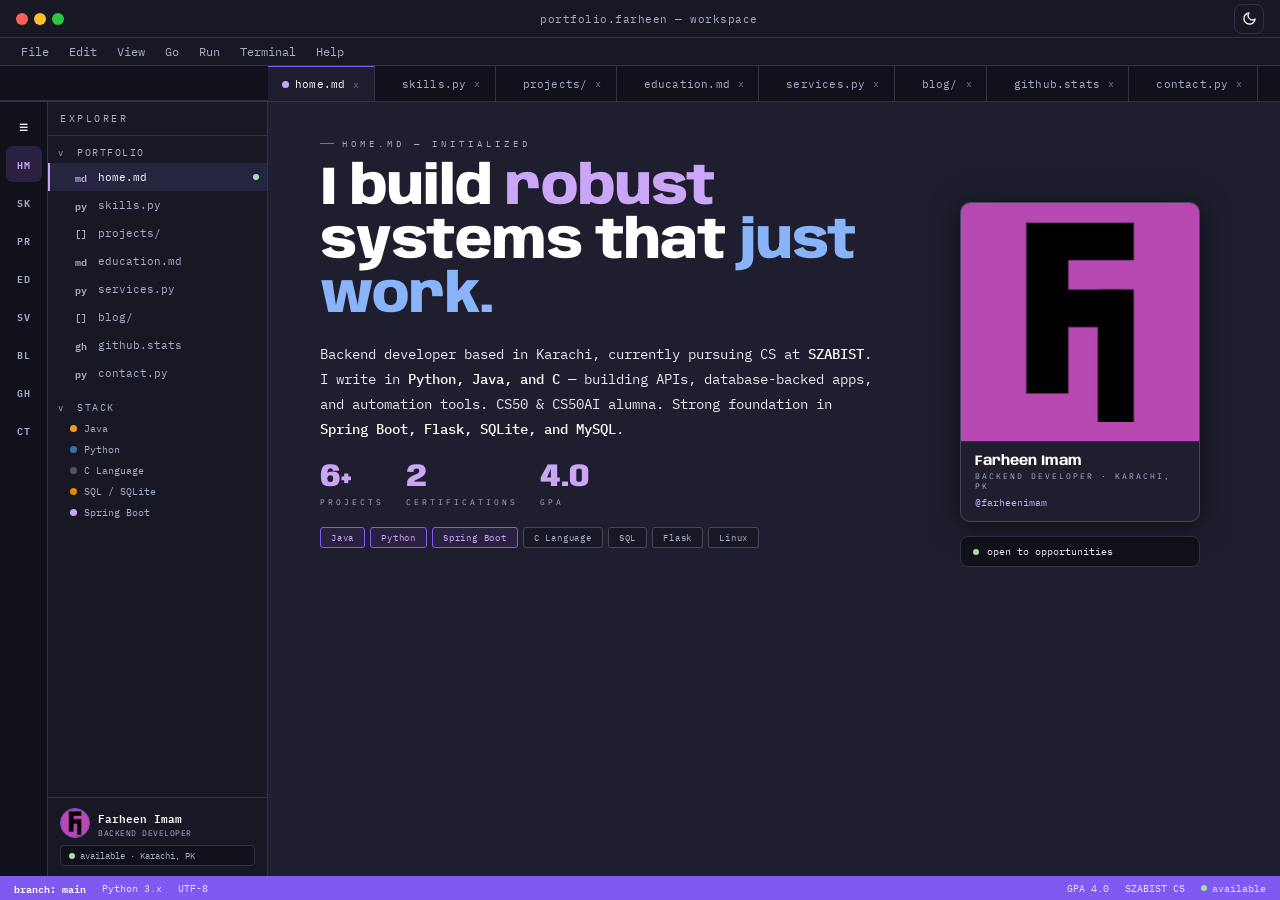
==== commit 7acc971c: "added blogs, education" ====
--- a/index.html
+++ b/index.html
@@ -219,14 +219,64 @@
   .cards.col3{grid-template-columns:1fr 1fr 1fr;}
 
   /* SERVICES */
-  .srv-grid{display:grid;grid-template-columns:1fr 1fr 1fr;gap:14px;margin-top:20px;}
-  .srv-card{background:var(--surface);border:1px solid var(--border);border-radius:8px;
-    padding:20px 18px;transition:all 0.15s;cursor:default;}
-  .srv-card:hover{border-color:var(--purple-lo);background:var(--surface2);}
-  .srv-icon{font-size:22px;margin-bottom:10px;color:var(--purple);}
-  .srv-title{font-family:'Anybody',sans-serif;font-size:14px;font-weight:700;
-    color:var(--text-1);margin-bottom:8px;}
-  .srv-desc{font-size:11px;color:var(--text-3);line-height:1.7;}
+  .svc-grid{display:grid;grid-template-columns:1fr 1fr;gap:12px;margin-bottom:20px;}
+  .svc-card{
+    background:var(--surface);border:1px solid var(--border);
+    border-radius:10px;overflow:hidden;
+    cursor:pointer;transition:border-color 0.2s;
+  }
+  .svc-card:hover{border-color:var(--purple-lo);}
+  .svc-card.expanded{border-color:var(--purple);}
+  .svc-canvas{display:block;width:100%;}
+  .svc-body{padding:14px 16px;}
+  .svc-num{font-size:9px;color:var(--text-4);letter-spacing:2px;margin-bottom:4px;}
+  .svc-title{font-size:14px;color:var(--text-1);font-weight:600;margin-bottom:6px;}
+  .svc-desc{font-size:11px;color:var(--text-3);line-height:1.7;margin-bottom:10px;}
+  .svc-stack{display:flex;gap:5px;flex-wrap:wrap;}
+  .svc-tag{font-size:8px;letter-spacing:0.8px;padding:2px 7px;border-radius:3px;border:1px solid var(--border2);color:var(--text-3);}
+  .svc-card.expanded .svc-title{color:var(--purple);}
+  .svc-card.expanded .svc-tag{border-color:var(--purple-lo);color:var(--purple);}
+  .svc-cta{
+    background:var(--bg2);border:1px solid var(--purple-lo);
+    border-radius:10px;overflow:hidden;
+  }
+  .svc-cta-inner{
+    padding:20px 24px;display:flex;align-items:center;
+    gap:20px;position:relative;
+  }
+  .svc-cta-canvas{position:absolute;inset:0;width:100%;height:100%;pointer-events:none;opacity:0.4;}
+  .svc-cta-text{flex:1;position:relative;z-index:1;}
+  .svc-cta-title{font-family:'Anybody',sans-serif;font-size:18px;font-weight:700;color:var(--text-1);margin-bottom:4px;}
+  .svc-cta-sub{font-size:11px;color:var(--text-3);}
+  .svc-cta-btn{
+    font-size:11px;letter-spacing:1px;padding:10px 20px;
+    background:var(--purple-lo);color:#fff;border-radius:6px;
+    cursor:pointer;white-space:nowrap;transition:opacity 0.2s;
+    position:relative;z-index:1;flex-shrink:0;
+  }
+  .svc-cta-btn:hover{opacity:0.85;}
+
+  /* BLOG */
+  .blog-featured{
+    display:grid;grid-template-columns:1fr 1fr;
+    background:var(--surface);border:1px solid var(--border);
+    border-radius:8px;overflow:hidden;
+    margin-top:20px;margin-bottom:14px;cursor:pointer;transition:all 0.15s;}
+  .blog-featured:hover{border-color:var(--purple-lo);box-shadow:var(--shadow);}
+  .bf-img{width:100%;height:100%;min-height:130px;object-fit:cover;filter:var(--img-filter);}
+  .bf-body{padding:20px 22px;display:flex;flex-direction:column;justify-content:center;}
+  .bf-tag{font-size:8px;letter-spacing:3px;color:var(--purple);margin-bottom:7px;}
+  .bf-title{font-family:'Anybody',sans-serif;font-size:17px;font-weight:700;
+    color:var(--text-1);line-height:1.3;margin-bottom:7px;}
+  .bf-date{font-size:8px;color:var(--text-3);letter-spacing:2px;}
+  .blog-list{display:flex;flex-direction:column;}
+  .blog-row{display:flex;align-items:center;gap:14px;padding:10px 0;
+    border-bottom:1px solid var(--border);cursor:pointer;transition:all 0.15s;}
+  .blog-row:hover .blog-title{color:var(--text-1);}
+  .blog-row:last-child{border-bottom:none;}
+  .blog-date-sm{font-size:9px;color:var(--text-3);min-width:66px;letter-spacing:0.8px;}
+  .blog-title{font-size:11px;color:var(--text-2);transition:color 0.15s;}
+  .blog-arr{margin-left:auto;color:var(--text-4);font-size:12px;}
 
   /* CONTACT */
   .contact-grid{display:grid;grid-template-columns:1fr 1fr;gap:40px;align-items:start;margin-top:20px;}
@@ -304,20 +354,47 @@
     border-radius:5px;padding:4px 8px;font-size:9px;color:var(--text-1);
     pointer-events:none;opacity:0;transition:opacity .15s;z-index:10;white-space:nowrap;}
 
-  /* EDUCATION TIMELINE */
-  .edu-timeline{display:flex;flex-direction:column;gap:0;margin-top:20px;position:relative;}
-  .edu-timeline::before{content:'';position:absolute;left:16px;top:0;bottom:0;width:1px;background:var(--border2);}
-  .edu-item{display:flex;gap:20px;padding:0 0 28px 0;position:relative;}
-  .edu-dot{width:10px;height:10px;border-radius:50%;background:var(--purple);
-    border:2px solid var(--purple-lo);flex-shrink:0;margin-top:4px;
-    position:relative;z-index:1;margin-left:12px;}
-  .edu-content{flex:1;background:var(--surface);border:1px solid var(--border);
-    border-radius:8px;padding:14px 16px;margin-left:6px;transition:border-color 0.15s;}
-  .edu-content:hover{border-color:var(--purple-lo);}
-  .edu-year{font-size:9px;letter-spacing:2px;color:var(--purple);margin-bottom:4px;}
-  .edu-school{font-family:'Anybody',sans-serif;font-size:14px;font-weight:700;
-    color:var(--text-1);margin-bottom:6px;}
-  .edu-desc{font-size:11px;color:var(--text-3);line-height:1.65;}
+  /* EDUCATION */
+  .edu-timeline{display:flex;flex-direction:column;gap:0;}
+  .edu-card{
+    display:grid;grid-template-columns:90px 1fr;
+    gap:20px;align-items:start;
+    background:var(--surface);border:1px solid var(--border);
+    border-radius:10px;padding:20px;
+    transition:border-color 0.2s;
+  }
+  .edu-card:hover{border-color:var(--purple-lo);}
+  .edu-card.active-card{border-color:var(--purple-lo);background:var(--bg2);}
+  .edu-card-left{display:flex;justify-content:center;}
+  .edu-card-body{flex:1;min-width:0;}
+  .edu-canvas{border-radius:8px;display:block;}
+  .edu-tag{
+    font-size:8px;letter-spacing:3px;color:var(--purple);
+    border:1px solid var(--purple-lo);border-radius:3px;
+    padding:2px 8px;display:inline-block;margin-bottom:8px;
+  }
+  .edu-degree{font-size:14px;color:var(--text-1);font-weight:600;margin-bottom:4px;}
+  .edu-school{font-size:11px;color:var(--text-3);margin-bottom:3px;}
+  .edu-year{font-size:10px;color:var(--text-4);letter-spacing:1px;margin-bottom:10px;}
+  .edu-badges{display:flex;gap:6px;flex-wrap:wrap;margin-bottom:10px;}
+  .edu-badge{
+    font-size:8px;letter-spacing:1px;padding:3px 9px;
+    border-radius:3px;border:1px solid var(--border2);color:var(--text-3);
+  }
+  .edu-desc{font-size:11px;color:var(--text-3);line-height:1.7;}
+  .edu-divider{height:28px;display:flex;align-items:center;padding-left:44px;}
+  .edu-line{width:2px;height:100%;background:var(--border2);border-radius:1px;}
+  .cert-grid{display:grid;grid-template-columns:1fr 1fr;gap:10px;}
+  .cert-card{
+    display:flex;align-items:center;gap:12px;
+    background:var(--surface);border:1px solid var(--border);
+    border-radius:8px;padding:12px 14px;
+    transition:border-color 0.2s;cursor:default;
+  }
+  .cert-card:hover{border-color:var(--purple-lo);}
+  .cert-canvas{border-radius:6px;flex-shrink:0;}
+  .cert-name{font-size:11px;color:var(--text-1);font-weight:600;margin-bottom:3px;}
+  .cert-issuer{font-size:9px;color:var(--text-3);letter-spacing:0.8px;}
 
   /* RESPONSIVE */
   @media (max-width: 880px) {
@@ -408,7 +485,8 @@
   <div class="tab"        id="tab-skills"     onclick="go('skills')">    <div class="tab-dot"></div>skills.py<span class="tab-x">x</span></div>
   <div class="tab"        id="tab-projects"   onclick="go('projects')">  <div class="tab-dot"></div>projects/<span class="tab-x">x</span></div>
   <div class="tab"        id="tab-education"  onclick="go('education')"> <div class="tab-dot"></div>education.md<span class="tab-x">x</span></div>
-  <div class="tab"        id="tab-services"   onclick="go('services')">  <div class="tab-dot"></div>services/<span class="tab-x">x</span></div>
+  <div class="tab"        id="tab-services"   onclick="go('services')">  <div class="tab-dot"></div>services.py<span class="tab-x">x</span></div>
+  <div class="tab"        id="tab-blog"       onclick="go('blog')">      <div class="tab-dot"></div>blog/<span class="tab-x">x</span></div>
   <div class="tab"        id="tab-github"     onclick="go('github')">    <div class="tab-dot"></div>github.stats<span class="tab-x">x</span></div>
   <div class="tab"        id="tab-contact"    onclick="go('contact')">   <div class="tab-dot"></div>contact.py<span class="tab-x">x</span></div>
 </div>
@@ -424,6 +502,7 @@
     <button class="act-btn"        id="act-projects"   onclick="go('projects')"  title="Projects">PR</button>
     <button class="act-btn"        id="act-education"  onclick="go('education')" title="Education">ED</button>
     <button class="act-btn"        id="act-services"   onclick="go('services')"  title="Services">SV</button>
+    <button class="act-btn"        id="act-blog"       onclick="go('blog')"      title="Blog">BL</button>
     <button class="act-btn"        id="act-github"     onclick="go('github')"    title="GitHub">GH</button>
     <button class="act-btn"        id="act-contact"    onclick="go('contact')"   title="Contact">CT</button>
   </div>
@@ -438,7 +517,8 @@
         <div class="sb-item"        id="nav-skills"    onclick="go('skills')">    <i class="sb-file-icon">py</i> skills.py</div>
         <div class="sb-item"        id="nav-projects"  onclick="go('projects')">  <i class="sb-file-icon">[]</i> projects/</div>
         <div class="sb-item"        id="nav-education" onclick="go('education')"> <i class="sb-file-icon">md</i> education.md</div>
-        <div class="sb-item"        id="nav-services"  onclick="go('services')">  <i class="sb-file-icon">[]</i> services/</div>
+        <div class="sb-item"        id="nav-services"  onclick="go('services')">  <i class="sb-file-icon">py</i> services.py</div>
+        <div class="sb-item"        id="nav-blog"      onclick="go('blog')">      <i class="sb-file-icon">[]</i> blog/</div>
         <div class="sb-item"        id="nav-github"    onclick="go('github')">    <i class="sb-file-icon">gh</i> github.stats</div>
         <div class="sb-item"        id="nav-contact"   onclick="go('contact')">   <i class="sb-file-icon">py</i> contact.py</div>
       </div>
@@ -602,45 +682,78 @@
     <!-- EDUCATION -->
     <div class="panel" id="panel-education">
       <div class="panel-inner">
-        <div class="eyebrow">education.md &mdash; journey</div>
-        <h1>Where I&rsquo;ve <span class="cp">learned.</span></h1>
-        <p>Academic path and certifications that shaped my engineering mindset.</p>
+        <div class="eyebrow">education.md &mdash; academic path</div>
+        <h1>Where I <span class="cp">learned.</span></h1>
+        <p style="margin-bottom:28px">University rank holder with a <em>4.0 GPA</em>. Building at the intersection of computer science and software engineering.</p>
 
         <div class="edu-timeline">
 
-          <div class="edu-item">
-            <div class="edu-dot"></div>
-            <div class="edu-content">
-              <div class="edu-year">2010 &ndash; 2020</div>
-              <div class="edu-school">St. Patrick Girls High School</div>
-              <div class="edu-desc">Completed primary and secondary schooling. Built early foundations in mathematics and science.</div>
-            </div>
-          </div>
-
-          <div class="edu-item">
-            <div class="edu-dot"></div>
-            <div class="edu-content">
+          <div class="edu-card active-card">
+            <div class="edu-card-left">
+              <canvas id="c-edu1" width="80" height="80" class="edu-canvas"></canvas>
+            </div>
+            <div class="edu-card-body">
+              <div class="edu-tag">CURRENT</div>
+              <div class="edu-degree">Bachelor of Science &mdash; Computer Science</div>
+              <div class="edu-school">SZABIST University &mdash; Karachi, PK</div>
+              <div class="edu-year">2023 &ndash; Present</div>
+              <div class="edu-badges">
+                <div class="edu-badge" style="color:var(--purple);border-color:var(--purple-lo)">GPA 4.0</div>
+                <div class="edu-badge" style="color:var(--green);border-color:var(--green)">Rank Holder</div>
+                <div class="edu-badge" style="color:var(--blue);border-color:var(--blue)">CS Degree</div>
+              </div>
+              <div class="edu-desc">Focused on algorithms, systems programming, and software engineering. Consistently maintaining a 4.0 GPA across all semesters at Shaheed Zulfikar Ali Bhutto Institute of Science and Technology.</div>
+            </div>
+          </div>
+
+          <div class="edu-divider"><div class="edu-line"></div></div>
+
+          <div class="edu-card">
+            <div class="edu-card-left">
+              <canvas id="c-edu2" width="80" height="80" class="edu-canvas"></canvas>
+            </div>
+            <div class="edu-card-body">
+              <div class="edu-tag" style="color:var(--yellow);border-color:var(--yellow)">CERTIFIED</div>
+              <div class="edu-degree">CS50 &amp; CS50AI</div>
+              <div class="edu-school">Harvard University (Online)</div>
+              <div class="edu-year">2022</div>
+              <div class="edu-badges">
+                <div class="edu-badge">C &middot; Python</div>
+                <div class="edu-badge">Algorithms</div>
+                <div class="edu-badge">AI with Python</div>
+              </div>
+              <div class="edu-desc">Completed Harvard's CS50 (Computer Science) and CS50AI (Artificial Intelligence with Python) by David J. Malan and Brian Yu.</div>
+            </div>
+          </div>
+
+          <div class="edu-divider"><div class="edu-line"></div></div>
+
+          <div class="edu-card">
+            <div class="edu-card-left">
+              <canvas id="c-edu3" width="80" height="80" class="edu-canvas"></canvas>
+            </div>
+            <div class="edu-card-body">
+              <div class="edu-tag" style="color:var(--text-3);border-color:var(--border2)">COMPLETED</div>
+              <div class="edu-degree">Intermediate &mdash; FSc / ICS</div>
+              <div class="edu-school">Govt. College for Women, Nazimabad &mdash; Karachi</div>
               <div class="edu-year">2020 &ndash; 2022</div>
-              <div class="edu-school">Govt. College for Women, Nazimabad</div>
-              <div class="edu-desc">Completed intermediate education (FSc/ICS). Strengthened analytical and problem-solving skills.</div>
-            </div>
-          </div>
-
-          <div class="edu-item">
-            <div class="edu-dot" style="background:var(--yellow);border-color:var(--yellow)"></div>
-            <div class="edu-content">
-              <div class="edu-year" style="color:var(--yellow)">2022</div>
-              <div class="edu-school">Harvard University &mdash; CS50 &amp; CS50AI</div>
-              <div class="edu-desc">Completed CS50 (Introduction to Computer Science) and CS50AI (Artificial Intelligence with Python), taught by David J. Malan and Brian Yu. Covered C, Python, algorithms, data structures, and AI concepts.</div>
-            </div>
-          </div>
-
-          <div class="edu-item">
-            <div class="edu-dot" style="background:var(--blue);border-color:var(--blue)"></div>
-            <div class="edu-content">
-              <div class="edu-year" style="color:var(--blue)">2023 &ndash; present</div>
-              <div class="edu-school">SZABIST University</div>
-              <div class="edu-desc">Currently pursuing a Bachelor&rsquo;s degree in Computer Science at Shaheed Zulfikar Ali Bhutto Institute of Science and Technology, Karachi. GPA: 4.0.</div>
+              <div class="edu-badges">
+                <div class="edu-badge">Mathematics</div>
+                <div class="edu-badge">Physics</div>
+                <div class="edu-badge">Computer Science</div>
+              </div>
+            </div>
+          </div>
+
+          <div class="edu-divider"><div class="edu-line"></div></div>
+
+          <div style="margin-top:8px">
+            <div class="eyebrow" style="margin-bottom:14px">certifications &amp; courses</div>
+            <div class="cert-grid">
+              <div class="cert-card"><canvas id="c-cert1" width="44" height="44" class="cert-canvas"></canvas><div><div class="cert-name">CS50 &mdash; Computer Science</div><div class="cert-issuer">Harvard University &middot; 2022</div></div></div>
+              <div class="cert-card"><canvas id="c-cert2" width="44" height="44" class="cert-canvas"></canvas><div><div class="cert-name">CS50AI &mdash; AI with Python</div><div class="cert-issuer">Harvard University &middot; 2022</div></div></div>
+              <div class="cert-card"><canvas id="c-cert3" width="44" height="44" class="cert-canvas"></canvas><div><div class="cert-name">Python Programming</div><div class="cert-issuer">Self-paced &middot; 2023</div></div></div>
+              <div class="cert-card"><canvas id="c-cert4" width="44" height="44" class="cert-canvas"></canvas><div><div class="cert-name">Spring Boot &amp; Java Backend</div><div class="cert-issuer">Online Courses &middot; 2024</div></div></div>
             </div>
           </div>
 
@@ -651,29 +764,86 @@
     <!-- SERVICES -->
     <div class="panel" id="panel-services">
       <div class="panel-inner">
-        <div class="eyebrow">services/ &mdash; what I offer</div>
-        <h1>How I can <span class="cp">help.</span></h1>
-        <p>Areas where I bring the most value to a project or team.</p>
-        <div class="srv-grid">
-
-          <div class="srv-card">
-            <div class="srv-icon">&#x7B;&#x7D;</div>
-            <div class="srv-title">Backend Development</div>
-            <div class="srv-desc">I build robust server-side systems using Python (Flask, Streamlit) and Java (Spring Boot). REST APIs, authentication flows, business logic &mdash; end-to-end.</div>
-          </div>
-
-          <div class="srv-card">
-            <div class="srv-icon">&#x1F5C4;</div>
-            <div class="srv-title">Database Development</div>
-            <div class="srv-desc">Proficient in SQLite3 and MySQL. Experience with CRUD operations, schema design, database-app integration, and XAMPP for local development and testing.</div>
-          </div>
-
-          <div class="srv-card">
-            <div class="srv-icon">&#x2728;</div>
-            <div class="srv-title">Frontend Development</div>
-            <div class="srv-desc">Solid understanding of HTML, CSS, and Bootstrap. I craft responsive, visually consistent UIs that work across devices and screen sizes.</div>
-          </div>
-
+        <div class="eyebrow">services.py &mdash; what I offer</div>
+        <h1>What I <span class="cp">build for</span><br><span class="cb">you.</span></h1>
+        <p style="margin-bottom:28px">Available for internships, collaboration, and backend development projects.</p>
+
+        <div class="svc-grid">
+
+          <div class="svc-card" onclick="this.classList.toggle('expanded')">
+            <canvas id="c-svc1" width="280" height="90" class="svc-canvas"></canvas>
+            <div class="svc-body">
+              <div class="svc-num">01</div>
+              <div class="svc-title">Backend Development</div>
+              <div class="svc-desc">I build robust server-side systems using Python (Flask, Streamlit) and Java (Spring Boot). REST APIs, authentication flows, business logic &mdash; end-to-end.</div>
+              <div class="svc-stack"><div class="svc-tag">Java</div><div class="svc-tag">Spring Boot</div><div class="svc-tag">Python</div><div class="svc-tag">Flask</div></div>
+            </div>
+          </div>
+
+          <div class="svc-card" onclick="this.classList.toggle('expanded')">
+            <canvas id="c-svc2" width="280" height="90" class="svc-canvas"></canvas>
+            <div class="svc-body">
+              <div class="svc-num">02</div>
+              <div class="svc-title">Database Development</div>
+              <div class="svc-desc">Proficient in SQLite3 and MySQL. Experience with CRUD operations, schema design, database-app integration, and XAMPP for local development and testing.</div>
+              <div class="svc-stack"><div class="svc-tag">SQLite</div><div class="svc-tag">MySQL</div><div class="svc-tag">CRUD</div><div class="svc-tag">XAMPP</div></div>
+            </div>
+          </div>
+
+          <div class="svc-card" onclick="this.classList.toggle('expanded')">
+            <canvas id="c-svc3" width="280" height="90" class="svc-canvas"></canvas>
+            <div class="svc-body">
+              <div class="svc-num">03</div>
+              <div class="svc-title">Frontend Development</div>
+              <div class="svc-desc">Solid understanding of HTML, CSS, and Bootstrap. I craft responsive, visually consistent UIs that work across devices and screen sizes.</div>
+              <div class="svc-stack"><div class="svc-tag">HTML</div><div class="svc-tag">CSS</div><div class="svc-tag">Bootstrap</div><div class="svc-tag">Responsive</div></div>
+            </div>
+          </div>
+
+          <div class="svc-card" onclick="this.classList.toggle('expanded')">
+            <canvas id="c-svc4" width="280" height="90" class="svc-canvas"></canvas>
+            <div class="svc-body">
+              <div class="svc-num">04</div>
+              <div class="svc-title">Scripting &amp; Automation</div>
+              <div class="svc-desc">Custom Python scripts, CLI tools, and automation utilities built for productivity. From file processors to quiz engines to data scrapers.</div>
+              <div class="svc-stack"><div class="svc-tag">Python</div><div class="svc-tag">CLI</div><div class="svc-tag">Automation</div><div class="svc-tag">Scripts</div></div>
+            </div>
+          </div>
+
+        </div>
+
+        <div class="svc-cta">
+          <div class="svc-cta-inner">
+            <canvas id="c-cta" width="100%" height="60" class="svc-cta-canvas"></canvas>
+            <div class="svc-cta-text">
+              <div class="svc-cta-title">Ready to build something?</div>
+              <div class="svc-cta-sub">Open to internships, collaborations, and backend projects.</div>
+            </div>
+            <div class="svc-cta-btn" onclick="go('contact')">Get in touch &rarr;</div>
+          </div>
+        </div>
+
+      </div>
+    </div>
+
+    <!-- BLOG -->
+    <div class="panel" id="panel-blog">
+      <div class="panel-inner">
+        <div class="eyebrow">blog/ &mdash; writings</div>
+        <h1>Things I <span class="cp">write about.</span></h1>
+        <div class="blog-featured">
+          <img src="https://images.unsplash.com/photo-1655720828018-edd2daec9349?w=600&q=75" class="bf-img" alt="featured"/>
+          <div class="bf-body">
+            <div class="bf-tag">FEATURED POST</div>
+            <div class="bf-title">How I built a Python Flask API from scratch &mdash; lessons learned</div>
+            <div class="bf-date">MAY 2026</div>
+          </div>
+        </div>
+        <div class="blog-list">
+          <div class="blog-row"><div class="blog-date-sm">APR 2026</div><div class="blog-title">Spring Boot vs Flask &mdash; when to use what as a student</div><div class="blog-arr">&rarr;</div></div>
+          <div class="blog-row"><div class="blog-date-sm">MAR 2026</div><div class="blog-title">CS50 changed how I think about programming</div><div class="blog-arr">&rarr;</div></div>
+          <div class="blog-row"><div class="blog-date-sm">FEB 2026</div><div class="blog-title">Maintaining a 4.0 GPA while building real projects</div><div class="blog-arr">&rarr;</div></div>
+          <div class="blog-row"><div class="blog-date-sm">JAN 2026</div><div class="blog-title">SQLite vs MySQL &mdash; a practical comparison for beginners</div><div class="blog-arr">&rarr;</div></div>
         </div>
       </div>
     </div>
@@ -765,6 +935,10 @@
               </a>
               <a href="mailto:farheenimam331@gmail.com" class="contact-item">
                 <div><div class="cp-label">EMAIL</div><div class="cp-handle">farheenimam331@gmail.com</div></div>
+                <div class="cp-arr">&rarr;</div>
+              </a>
+              <a href="https://twitter.com/farheenimam" target="_blank" class="contact-item">
+                <div><div class="cp-label">TWITTER / X</div><div class="cp-handle">@farheenimam</div></div>
                 <div class="cp-arr">&rarr;</div>
               </a>
             </div>
@@ -962,6 +1136,116 @@
   c.fillText(label,4,H-5);
 }
 
+// ── EDUCATION CANVAS ANIMATIONS ──
+function drawGpaRing(cv, t) {
+  const c = cv.getContext('2d'), W = cv.width, H = cv.height;
+  const isDark = dk();
+  c.clearRect(0,0,W,H);
+  const cx = W/2, cy = H/2, r = Math.min(W,H)*0.38;
+  c.beginPath(); c.arc(cx,cy,r,0,Math.PI*2);
+  c.strokeStyle = isDark?'rgba(203,166,247,0.15)':'rgba(124,58,237,0.1)'; c.lineWidth=2; c.stroke();
+  const prog = (0.9 + Math.sin(t)*0.02);
+  c.beginPath(); c.arc(cx,cy,r,-Math.PI/2,-Math.PI/2+Math.PI*2*prog);
+  c.strokeStyle = isDark?'#cba6f7':'#7c3aed'; c.lineWidth=2.5;
+  c.lineCap='round'; c.stroke();
+  c.fillStyle = isDark?'#cba6f7':'#7c3aed';
+  c.font = 'bold 18px Anybody,sans-serif'; c.textAlign='center'; c.textBaseline='middle';
+  c.fillText('4.0', cx, cy-4);
+  c.font = '7px IBM Plex Mono,monospace';
+  c.fillStyle = isDark?'#6c7086':'#8c8fa1';
+  c.fillText('GPA', cx, cy+10);
+}
+
+function drawRankStar(cv, t) {
+  const c = cv.getContext('2d'), W = cv.width, H = cv.height;
+  const isDark = dk();
+  c.clearRect(0,0,W,H);
+  const cx = W/2, cy = H/2;
+  const pulse = 1 + Math.sin(t*2)*0.06;
+  const g = c.createRadialGradient(cx,cy,0,cx,cy,W*0.45);
+  g.addColorStop(0, isDark?'rgba(249,226,175,0.18)':'rgba(223,142,29,0.12)');
+  g.addColorStop(1,'rgba(0,0,0,0)');
+  c.beginPath(); c.arc(cx,cy,W*0.45,0,Math.PI*2); c.fillStyle=g; c.fill();
+  const spikes=5, outerR=W*0.32*pulse, innerR=W*0.14*pulse;
+  c.beginPath();
+  for(let i=0;i<spikes*2;i++){
+    const r2 = i%2===0?outerR:innerR;
+    const angle = (i*Math.PI/spikes) - Math.PI/2;
+    i===0 ? c.moveTo(cx+Math.cos(angle)*r2, cy+Math.sin(angle)*r2)
+           : c.lineTo(cx+Math.cos(angle)*r2, cy+Math.sin(angle)*r2);
+  }
+  c.closePath();
+  c.fillStyle = isDark?'rgba(249,226,175,0.8)':'rgba(223,142,29,0.7)'; c.fill();
+  c.strokeStyle = isDark?'#f9e2af':'#df8e1d'; c.lineWidth=1; c.stroke();
+  c.fillStyle = isDark?'#1e1e2e':'#fff';
+  c.font = 'bold 13px Anybody,sans-serif'; c.textAlign='center'; c.textBaseline='middle';
+  c.fillText('#1', cx, cy);
+}
+
+function drawEduCompleted(cv, t) {
+  const c = cv.getContext('2d'), W = cv.width, H = cv.height;
+  const isDark = dk();
+  c.clearRect(0,0,W,H);
+  const cx=W/2, cy=H/2;
+  c.beginPath(); c.arc(cx,cy,W*0.38,0,Math.PI*2);
+  c.strokeStyle=isDark?'rgba(137,180,250,0.3)':'rgba(30,102,245,0.2)'; c.lineWidth=1.5; c.stroke();
+  for(let i=0;i<6;i++){
+    const a=(i/6)*Math.PI*2+t*0.3;
+    const r=W*0.28+Math.sin(t*1.5+i)*3;
+    c.beginPath(); c.arc(cx+Math.cos(a)*r, cy+Math.sin(a)*r, 2.5, 0, Math.PI*2);
+    c.fillStyle=isDark?`rgba(137,180,250,${0.4+Math.sin(t+i)*0.2})`:`rgba(30,102,245,0.4)`; c.fill();
+  }
+  c.beginPath(); c.moveTo(cx-10,cy); c.lineTo(cx-3,cy+8); c.lineTo(cx+10,cy-7);
+  c.strokeStyle=isDark?'rgba(137,180,250,0.9)':'rgba(30,102,245,0.8)'; c.lineWidth=2.5; c.lineCap='round'; c.stroke();
+}
+
+function drawCertBadge(cv, t, color) {
+  const c = cv.getContext('2d'), W=cv.width, H=cv.height;
+  const isDark = dk();
+  c.clearRect(0,0,W,H);
+  const cx=W/2, cy=H/2;
+  c.beginPath();
+  for(let i=0;i<6;i++){
+    const a = (i*Math.PI/3) - Math.PI/6 + Math.sin(t)*0.03;
+    const r = W*0.42;
+    i===0 ? c.moveTo(cx+Math.cos(a)*r, cy+Math.sin(a)*r)
+           : c.lineTo(cx+Math.cos(a)*r, cy+Math.sin(a)*r);
+  }
+  c.closePath();
+  c.fillStyle = isDark?`rgba(${color},0.1)`:`rgba(${color},0.08)`;
+  c.strokeStyle = `rgba(${color},0.6)`; c.lineWidth=1.5; c.fill(); c.stroke();
+  c.beginPath(); c.moveTo(cx-8,cy); c.lineTo(cx-2,cy+6); c.lineTo(cx+8,cy-6);
+  c.strokeStyle=`rgba(${color},0.9)`; c.lineWidth=2; c.lineCap='round'; c.stroke();
+}
+
+// ── SERVICES CANVAS ANIMATIONS ──
+function drawSvcAgent(cv, t)  { drawAgentWeb(cv, t); }
+function drawSvcFlow(cv, t)   { drawPipeline(cv, t); }
+function drawSvcLLM(cv, t)    { drawGitGraph(cv, t); }
+function drawSvcPython(cv, t) { drawSkillPulse(cv, t, '203,166,247', 'SCRIPTS'); }
+
+function drawCtaBg(cv, t) {
+  const c = cv.getContext('2d'), W=cv.offsetWidth||400, H=cv.offsetHeight||60;
+  cv.width=W; cv.height=H;
+  const isDark = dk();
+  c.clearRect(0,0,W,H);
+  for(let i=0;i<6;i++){
+    const x = (i/5)*W + Math.sin(t+i)*15;
+    const y = H/2 + Math.cos(t*0.8+i)*8;
+    const r = 3+Math.sin(t*1.5+i)*1;
+    c.beginPath(); c.arc(x,y,r,0,Math.PI*2);
+    c.fillStyle=isDark?`rgba(203,166,247,${0.3+Math.sin(t+i)*0.1})`:`rgba(124,58,237,${0.2+Math.sin(t+i)*0.08})`;
+    c.fill();
+    if(i<5){
+      const nx=(((i+1)/5)*W)+Math.sin(t+(i+1))*15;
+      const ny=H/2+Math.cos(t*0.8+(i+1))*8;
+      c.beginPath(); c.moveTo(x,y); c.lineTo(nx,ny);
+      c.strokeStyle=isDark?'rgba(203,166,247,0.15)':'rgba(124,58,237,0.1)';
+      c.lineWidth=0.8; c.stroke();
+    }
+  }
+}
+
 function syncCanvases() {
   document.querySelectorAll('canvas.anim-cv').forEach(cv => {
     const rect = cv.getBoundingClientRect();
@@ -975,15 +1259,31 @@
 }
 
 const canvasDrawMap = {
+  // projects
   'c-p1': (cv,t)=>drawAgentWeb(cv,t),
   'c-p2': (cv,t)=>drawPipeline(cv,t),
   'c-p3': (cv,t)=>drawGitGraph(cv,t),
+  // skills
   'c-s1': (cv,t)=>drawSkillPulse(cv,t,'249,226,175','JAVA'),
   'c-s2': (cv,t)=>drawSkillFlow(cv,t,'137,180,250','PYTHON'),
   'c-s3': (cv,t)=>drawSkillPulse(cv,t,'166,227,161','C LANG'),
   'c-s4': (cv,t)=>drawSkillFlow(cv,t,'249,226,175','SQL'),
   'c-s5': (cv,t)=>drawSkillPulse(cv,t,'203,166,247','HTML/CSS'),
   'c-s6': (cv,t)=>drawSkillFlow(cv,t,'166,227,161','LINUX'),
+  // education
+  'c-edu1': (cv,t)=>drawGpaRing(cv,t),
+  'c-edu2': (cv,t)=>drawRankStar(cv,t),
+  'c-edu3': (cv,t)=>drawEduCompleted(cv,t),
+  'c-cert1': (cv,t)=>drawCertBadge(cv,t,'203,166,247'),
+  'c-cert2': (cv,t)=>drawCertBadge(cv,t,'249,226,175'),
+  'c-cert3': (cv,t)=>drawCertBadge(cv,t,'137,180,250'),
+  'c-cert4': (cv,t)=>drawCertBadge(cv,t,'166,227,161'),
+  // services
+  'c-svc1': (cv,t)=>drawSvcAgent(cv,t),
+  'c-svc2': (cv,t)=>drawSvcFlow(cv,t),
+  'c-svc3': (cv,t)=>drawSvcLLM(cv,t),
+  'c-svc4': (cv,t)=>drawSvcPython(cv,t),
+  'c-cta':  (cv,t)=>drawCtaBg(cv,t),
 };
 
 let _resizeTick = 0;
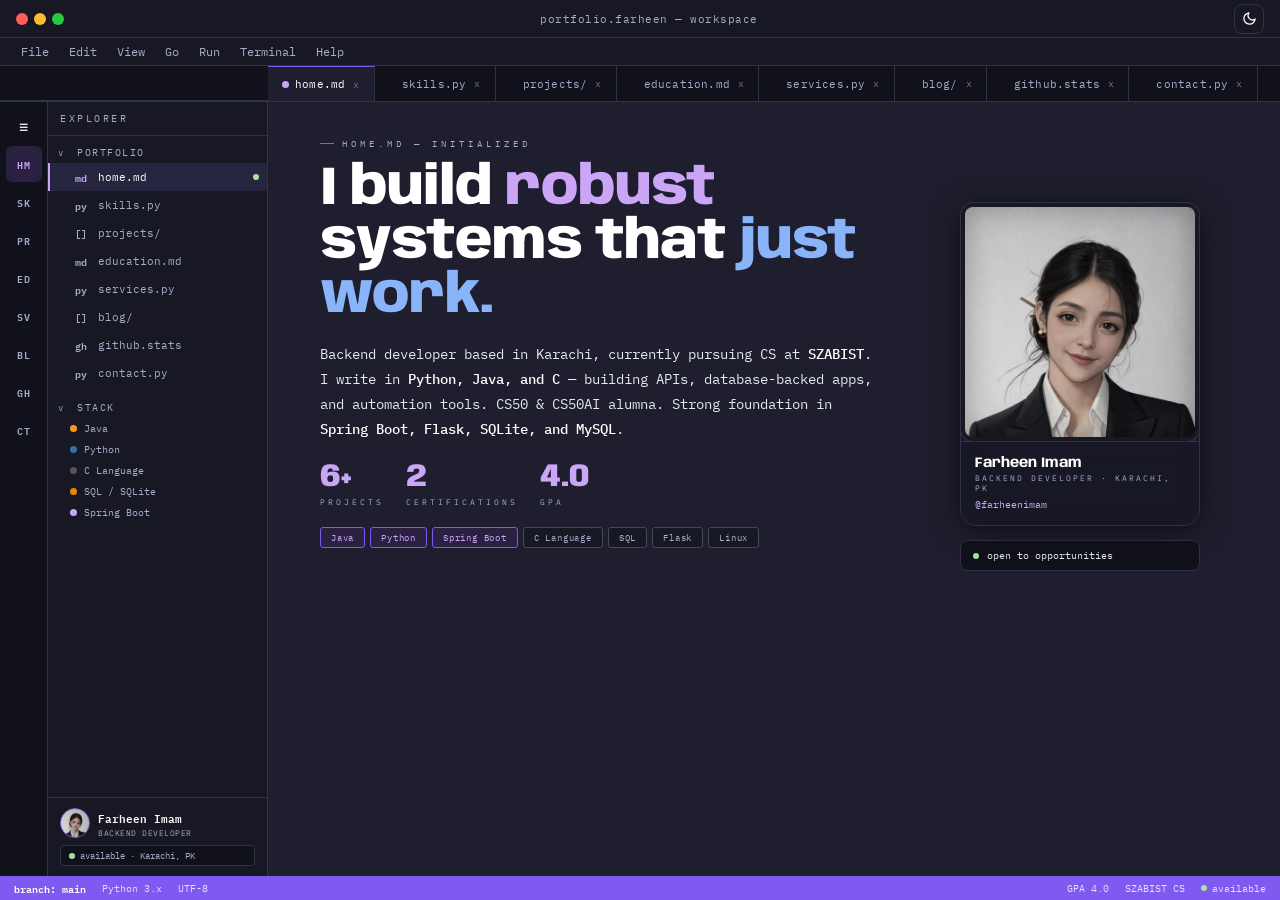
==== commit 983226b7: "added the floating animation" ====
--- a/index.html
+++ b/index.html
@@ -1,1545 +1,3569 @@
 <!DOCTYPE html>
 <html lang="en" data-theme="dark">
+
 <head>
-<meta charset="utf-8">
-<meta name="viewport" content="width=device-width, initial-scale=1">
-<title>Farheen Imam — Backend Developer</title>
-<style>
-  @import url('https://fonts.googleapis.com/css2?family=IBM+Plex+Mono:ital,wght@0,300;0,400;0,500;0,600;1,400&family=Anybody:wght@300;400;600;700;800&display=swap');
-  :root { --transition: 0.2s ease; }
-  [data-theme="dark"] {
-    --bg:#1e1e2e;--bg2:#181825;--bg3:#11111b;--sidebar:#181825;
-    --surface:#1e1e2e;--surface2:#252540;--border:#313244;--border2:#45475a;
-    --text-1:#ffffff;--text-2:#e6e9f0;--text-3:#a6adc8;--text-4:#6c7086;
-    --purple:#cba6f7;--purple-lo:#7f5af0;--purple-dim:#2a2040;
-    --green:#a6e3a1;--blue:#89b4fa;--yellow:#f9e2af;--red:#f38ba8;
-    --img-filter:brightness(0.88) saturate(0.9);
-    --shadow:0 4px 28px rgba(0,0,0,0.55);
-    --topbar-bg:#181825;--tab-active:#1e1e2e;--tab-bg:#11111b;
-    --canvas-bg:#11111b;
-  }
-  [data-theme="light"] {
-    --bg:#ffffff;--bg2:#fafafc;--bg3:#f1f2f6;--sidebar:#fafafc;
-    --surface:#ffffff;--surface2:#f1f2f6;--border:#e2e4ea;--border2:#cdd0d8;
-    --text-1:#0d1117;--text-2:#1a1f2e;--text-3:#3a4153;--text-4:#6b7180;
-    --purple:#6d28d9;--purple-lo:#7c3aed;--purple-dim:#f3eeff;
-    --green:#166534;--blue:#1d4ed8;--yellow:#a16207;--red:#b91c1c;
-    --img-filter:brightness(1.0) saturate(1.0);
-    --shadow:0 4px 24px rgba(0,0,0,0.06);
-    --topbar-bg:#fafafc;--tab-active:#ffffff;--tab-bg:#f1f2f6;
-    --canvas-bg:#f1f2f6;
-  }
-  [data-theme="light"] h1 .cp{color:#6d28d9;}
-  [data-theme="light"] h1 .cb{color:#1d4ed8;}
-  [data-theme="light"] h1 .cg{color:#166534;}
-  [data-theme="light"] .stat-num{color:#6d28d9;}
-  [data-theme="light"] .tag.hi{color:#5b21b6;background:#f3eeff;border-color:#c4b5fd;}
-  [data-theme="light"] .tag{color:#3a4153;background:#fafafc;}
-  [data-theme="light"] p em{color:#0d1117;font-weight:600;}
-  [data-theme="light"] p{color:#1a1f2e;}
-  [data-theme="light"] .blog-title{color:#0d1117;}
-  [data-theme="light"] .ctitle,[data-theme="light"] .hname,[data-theme="light"] .sname{color:#0d1117;}
-  [data-theme="light"] .cdesc,[data-theme="light"] .ssub,[data-theme="light"] .hmeta{color:#3a4153;}
-  [data-theme="light"] .ctag{color:#3a4153;background:#fafafc;}
-  [data-theme="light"] #statusbar{background:#6d28d9;}
-  [data-theme="light"] .sb,[data-theme="light"] .sb.main{color:#fff;}
-  *{margin:0;padding:0;box-sizing:border-box;}
-  html,body{height:100%;overflow:hidden;}
-  body{background:var(--bg3);color:var(--text-2);font-family:'IBM Plex Mono',monospace;
-    transition:background var(--transition),color var(--transition);
-    display:flex;flex-direction:column;height:100vh;}
-  #bgcanvas{position:fixed;inset:0;z-index:0;pointer-events:none;opacity:0.65;}
-
-  /* TITLEBAR */
-  #titlebar{position:relative;z-index:10;height:38px;background:var(--topbar-bg);
-    border-bottom:1px solid var(--border);display:flex;align-items:center;
-    padding:0 16px;gap:8px;flex-shrink:0;transition:background var(--transition);}
-  .tb-dots{display:flex;gap:6px;}
-  .tb-dot{width:12px;height:12px;border-radius:50%;}
-  .tb-title{flex:1;text-align:center;font-size:11px;color:var(--text-3);letter-spacing:0.5px;}
-  .theme-btn{width:30px;height:30px;border-radius:8px;border:1px solid var(--border);
-    background:var(--bg2);color:var(--text-1);cursor:pointer;
-    display:flex;align-items:center;justify-content:center;transition:all 0.2s;padding:0;}
-  .theme-btn:hover{background:var(--bg3);border-color:var(--purple-lo);color:var(--purple);}
-  .theme-btn svg{width:15px;height:15px;display:block;}
-
-  /* MENUBAR */
-  #menubar{position:relative;z-index:10;height:28px;background:var(--topbar-bg);
-    border-bottom:1px solid var(--border);display:flex;align-items:center;
-    padding:0 12px;gap:2px;flex-shrink:0;}
-  .menu-item{font-size:12px;color:var(--text-3);padding:2px 9px;border-radius:3px;cursor:pointer;transition:all 0.15s;}
-  .menu-item:hover{background:var(--border);color:var(--text-1);}
-
-  /* TABBAR */
-  #tabbar{position:relative;z-index:10;height:36px;background:var(--tab-bg);
-    border-bottom:1px solid var(--border);display:flex;align-items:flex-end;
-    padding:0;flex-shrink:0;}
-  #tabbar-spacer{width:268px;flex-shrink:0;border-bottom:1px solid var(--border);height:35px;transition:width var(--transition);}
-  .tab{height:35px;padding:0 14px;display:flex;align-items:center;gap:6px;
-    font-size:11px;color:var(--text-3);border-right:1px solid var(--border);
-    cursor:pointer;transition:all 0.15s;white-space:nowrap;letter-spacing:0.2px;}
-  .tab.active{background:var(--tab-active);color:var(--text-1);border-top:1px solid var(--purple-lo);}
-  .tab-dot{width:7px;height:7px;border-radius:50%;background:var(--purple);opacity:0;}
-  .tab.active .tab-dot{opacity:1;}
-  .tab-x{font-size:10px;color:var(--text-4);margin-left:2px;}
-  .tab:hover .tab-x{color:var(--text-2);}
-
-  /* WORKSPACE */
-  #workspace{display:flex;flex:1;overflow:hidden;position:relative;z-index:5;}
-
-  /* ACTIVITY BAR */
-  #actbar{width:48px;background:var(--bg3);border-right:1px solid var(--border);
-    display:flex;flex-direction:column;align-items:center;padding:6px 0;gap:2px;flex-shrink:0;}
-  .act-btn{width:36px;height:36px;border-radius:6px;display:flex;align-items:center;
-    justify-content:center;cursor:pointer;color:var(--text-3);
-    transition:all 0.15s;border:none;background:transparent;
-    font-size:10px;font-family:'IBM Plex Mono',monospace;font-weight:600;letter-spacing:0.5px;}
-  .act-btn:hover{color:var(--text-1);background:var(--border);}
-  .act-btn.active{color:var(--purple);background:var(--purple-dim);}
-  .act-btn.toggle{color:var(--text-2);}
-  .act-btn.toggle:hover{background:var(--border);color:var(--text-1);}
-
-  /* SIDEBAR */
-  #sidebar{width:220px;background:var(--sidebar);border-right:1px solid var(--border);
-    display:flex;flex-direction:column;flex-shrink:0;overflow:hidden;
-    transition:width var(--transition),background var(--transition);}
-  #sidebar.collapsed{width:0;border-right:0;}
-  #sidebar.collapsed > *{display:none;}
-  #sidebar.collapsed ~ #tabbar-spacer,
-  body.sb-collapsed #tabbar-spacer{width:48px;}
-  #sb-header{height:34px;padding:0 12px;display:flex;align-items:center;
-    font-size:10px;letter-spacing:2.5px;color:var(--text-3);
-    border-bottom:1px solid var(--border);flex-shrink:0;}
-  #sb-body{flex:1;overflow-y:auto;padding:6px 0;}
-  #sb-body::-webkit-scrollbar{width:3px;}
-  #sb-body::-webkit-scrollbar-thumb{background:var(--border2);}
-  .sb-section{margin-bottom:6px;}
-  .sb-section-hd{display:flex;align-items:center;gap:5px;padding:4px 10px;
-    font-size:10px;letter-spacing:1.5px;color:var(--text-3);cursor:pointer;user-select:none;}
-  .sb-section-hd:hover{color:var(--text-1);}
-  .sb-arrow{font-size:9px;}
-  .sb-item{display:flex;align-items:center;gap:8px;padding:5px 8px 5px 22px;
-    font-size:11px;color:var(--text-3);cursor:pointer;transition:all 0.15s;
-    border-left:2px solid transparent;}
-  .sb-item:hover{background:var(--border);color:var(--text-1);}
-  .sb-item.active{color:var(--text-1);background:var(--surface2);border-left:2px solid var(--purple);}
-  .sb-file-icon{font-size:10px;width:18px;text-align:center;font-style:normal;
-    color:var(--text-3);font-weight:600;}
-  .sb-item.active .sb-file-icon{color:var(--purple);}
-  .sb-badge{margin-left:auto;width:6px;height:6px;border-radius:50%;flex-shrink:0;}
-  .sb-stack-item{padding:4px 8px 4px 22px;font-size:10px;color:var(--text-3);
-    display:flex;align-items:center;gap:7px;}
-  .lang-dot{width:7px;height:7px;border-radius:50%;flex-shrink:0;}
-  .sb-profile{border-top:1px solid var(--border);padding:10px 12px;flex-shrink:0;}
-  .profile-row{display:flex;align-items:center;gap:8px;}
-  .profile-photo-xs{width:30px;height:30px;border-radius:50%;overflow:hidden;
-    flex-shrink:0;border:1px solid var(--purple-lo);}
-  .profile-photo-xs img{width:100%;height:100%;object-fit:cover;object-position:top center;
-    filter:var(--img-filter);}
-  .profile-xs-name{font-size:11px;color:var(--text-1);font-weight:600;}
-  .profile-xs-role{font-size:8px;color:var(--text-3);letter-spacing:0.5px;margin-top:1px;}
-  .avail-xs{display:flex;align-items:center;gap:5px;margin-top:7px;padding:4px 8px;
-    background:var(--bg3);border:1px solid var(--border);border-radius:4px;
-    font-size:9px;color:var(--text-3);}
-  .pulse-dot{width:6px;height:6px;border-radius:50%;background:var(--green);
-    flex-shrink:0;animation:pulse 2s infinite;}
-  @keyframes pulse{0%,100%{opacity:1}50%{opacity:0.3}}
-
-  /* EDITOR */
-  #editor{flex:1;overflow:hidden;background:var(--bg);display:flex;flex-direction:column;
-    transition:background var(--transition);position:relative;}
-  .panel{display:none;height:100%;overflow-y:auto;padding:36px 52px 52px;
-    animation:fadeIn 0.22s ease;position:relative;z-index:1;}
-  .panel.active{display:block;}
-  .panel::-webkit-scrollbar{width:4px;}
-  .panel::-webkit-scrollbar-thumb{background:var(--border2);}
-  @keyframes fadeIn{from{opacity:0;transform:translateY(5px)}to{opacity:1;transform:translateY(0)}}
-  .panel-inner{max-width:880px;}
-
-  /* TYPOGRAPHY */
-  .eyebrow{font-size:9px;letter-spacing:4px;color:var(--text-3);margin-bottom:14px;
-    display:flex;align-items:center;gap:8px;text-transform:uppercase;}
-  .eyebrow::before{content:'';width:14px;height:1px;background:var(--purple-lo);flex-shrink:0;}
-  h1{font-family:'Anybody',sans-serif;font-size:clamp(36px,4.2vw,60px);
-    font-weight:800;line-height:1.0;color:var(--text-1);letter-spacing:-1px;margin-bottom:16px;}
-  h1 .cp{color:var(--purple);}h1 .cb{color:var(--blue);}h1 .cg{color:var(--green);}
-  p{font-size:13.5px;line-height:1.85;color:var(--text-2);max-width:560px;}
-  p em{color:var(--text-1);font-style:normal;font-weight:500;}
-
-  /* HOME */
-  .home-grid{display:grid;grid-template-columns:1fr 240px;gap:36px;align-items:start;margin-top:18px;}
-  .photo-card{background:var(--surface);border:1px solid var(--border2);
-    border-radius:10px;overflow:hidden;box-shadow:var(--shadow);position:sticky;top:8px;
-    margin-top:-140px;}
-  .photo-frame{width:100%;aspect-ratio:1/1;overflow:hidden;}
-  .photo-frame img{width:100%;height:100%;object-fit:cover;object-position:top center;
-    display:block;filter:var(--img-filter);transition:filter var(--transition);}
-  .photo-meta{padding:12px 14px;border-top:1px solid var(--border);}
-  .photo-name{font-family:'Anybody',sans-serif;font-size:14px;font-weight:700;
-    color:var(--text-1);margin-bottom:3px;}
-  .photo-role{font-size:8px;color:var(--text-3);letter-spacing:2px;}
-  .avail-badge{display:flex;align-items:center;gap:7px;margin-top:8px;padding:8px 12px;
-    background:var(--bg3);border:1px solid var(--border);border-radius:5px;
-    font-size:9px;color:var(--text-2);}
-  .stat-row{display:flex;gap:22px;margin:20px 0;}
-  .stat-num{font-family:'Anybody',sans-serif;font-size:32px;font-weight:800;
-    color:var(--purple);line-height:1;margin-bottom:3px;}
-  .stat-label{font-size:8px;letter-spacing:3px;color:var(--text-3);}
-  .tag-row{display:flex;gap:5px;flex-wrap:wrap;margin-top:18px;}
-  .tag{font-size:9px;letter-spacing:0.8px;padding:4px 10px;border-radius:3px;
-    border:1px solid var(--border2);color:var(--text-3);background:var(--bg2);cursor:default;transition:all 0.15s;}
-  .tag.hi{border-color:var(--purple-lo);color:var(--purple);background:var(--purple-dim);}
-
-  /* ANIMATED CANVAS CARDS */
-  canvas.anim-cv{display:block;}
-  .pcard canvas.anim-cv{width:100%;height:100%;background:var(--bg3);border-right:1px solid var(--border);align-self:stretch;min-height:100%;}
-  .hcard canvas.anim-cv{width:100%;height:72px;background:var(--bg3);border-bottom:1px solid var(--border);}
-  .scard canvas.anim-cv{width:100%;height:72px;background:var(--bg3);border-bottom:1px solid var(--border);}
-  .pcard{background:var(--bg2);border:1px solid var(--border);border-radius:8px;
-    overflow:hidden;display:grid;grid-template-columns:140px 1fr;
-    transition:border-color 0.15s;cursor:pointer;}
-  .pcard:hover{border-color:var(--purple-lo);}
-  .hcard{background:var(--bg2);border:1px solid var(--border);border-radius:8px;
-    overflow:hidden;transition:border-color 0.15s;cursor:pointer;}
-  .hcard:hover{border-color:var(--purple-lo);}
-  .scard{background:var(--bg2);border:1px solid var(--border);border-radius:8px;
-    overflow:hidden;transition:border-color 0.15s;}
-  .cbody{padding:12px 14px;}
-  .cnum{font-size:9.5px;color:var(--text-3);letter-spacing:2px;margin-bottom:4px;}
-  .ctitle{font-size:13.5px;color:var(--text-1);font-weight:600;margin-bottom:5px;}
-  .cdesc{font-size:11px;color:var(--text-3);line-height:1.65;margin-bottom:8px;}
-  .ctags{display:flex;gap:5px;flex-wrap:wrap;}
-  .ctag{font-size:9.5px;padding:3px 7px;border-radius:3px;border:1px solid var(--border);color:var(--text-3);}
-  .hname{font-size:12.5px;color:var(--text-1);font-weight:600;margin-bottom:3px;}
-  .hmeta{font-size:9.5px;color:var(--text-3);letter-spacing:1.5px;}
-  .sname{font-size:12.5px;color:var(--text-1);font-weight:600;margin-bottom:3px;}
-  .ssub{font-size:9.5px;color:var(--text-3);letter-spacing:0.8px;}
-  .cards{display:grid;gap:10px;}
-  .cards.col2{grid-template-columns:1fr 1fr;}
-  .cards.col3{grid-template-columns:1fr 1fr 1fr;}
-
-  /* SERVICES */
-  .svc-grid{display:grid;grid-template-columns:1fr 1fr;gap:12px;margin-bottom:20px;}
-  .svc-card{
-    background:var(--surface);border:1px solid var(--border);
-    border-radius:10px;overflow:hidden;
-    cursor:pointer;transition:border-color 0.2s;
-  }
-  .svc-card:hover{border-color:var(--purple-lo);}
-  .svc-card.expanded{border-color:var(--purple);}
-  .svc-canvas{display:block;width:100%;}
-  .svc-body{padding:14px 16px;}
-  .svc-num{font-size:9px;color:var(--text-4);letter-spacing:2px;margin-bottom:4px;}
-  .svc-title{font-size:14px;color:var(--text-1);font-weight:600;margin-bottom:6px;}
-  .svc-desc{font-size:11px;color:var(--text-3);line-height:1.7;margin-bottom:10px;}
-  .svc-stack{display:flex;gap:5px;flex-wrap:wrap;}
-  .svc-tag{font-size:8px;letter-spacing:0.8px;padding:2px 7px;border-radius:3px;border:1px solid var(--border2);color:var(--text-3);}
-  .svc-card.expanded .svc-title{color:var(--purple);}
-  .svc-card.expanded .svc-tag{border-color:var(--purple-lo);color:var(--purple);}
-  .svc-cta{
-    background:var(--bg2);border:1px solid var(--purple-lo);
-    border-radius:10px;overflow:hidden;
-  }
-  .svc-cta-inner{
-    padding:20px 24px;display:flex;align-items:center;
-    gap:20px;position:relative;
-  }
-  .svc-cta-canvas{position:absolute;inset:0;width:100%;height:100%;pointer-events:none;opacity:0.4;}
-  .svc-cta-text{flex:1;position:relative;z-index:1;}
-  .svc-cta-title{font-family:'Anybody',sans-serif;font-size:18px;font-weight:700;color:var(--text-1);margin-bottom:4px;}
-  .svc-cta-sub{font-size:11px;color:var(--text-3);}
-  .svc-cta-btn{
-    font-size:11px;letter-spacing:1px;padding:10px 20px;
-    background:var(--purple-lo);color:#fff;border-radius:6px;
-    cursor:pointer;white-space:nowrap;transition:opacity 0.2s;
-    position:relative;z-index:1;flex-shrink:0;
-  }
-  .svc-cta-btn:hover{opacity:0.85;}
-
-  /* BLOG */
-  .blog-featured{
-    display:grid;grid-template-columns:1fr 1fr;
-    background:var(--surface);border:1px solid var(--border);
-    border-radius:8px;overflow:hidden;
-    margin-top:20px;margin-bottom:14px;cursor:pointer;transition:all 0.15s;}
-  .blog-featured:hover{border-color:var(--purple-lo);box-shadow:var(--shadow);}
-  .bf-img{width:100%;height:100%;min-height:130px;object-fit:cover;filter:var(--img-filter);}
-  .bf-body{padding:20px 22px;display:flex;flex-direction:column;justify-content:center;}
-  .bf-tag{font-size:8px;letter-spacing:3px;color:var(--purple);margin-bottom:7px;}
-  .bf-title{font-family:'Anybody',sans-serif;font-size:17px;font-weight:700;
-    color:var(--text-1);line-height:1.3;margin-bottom:7px;}
-  .bf-date{font-size:8px;color:var(--text-3);letter-spacing:2px;}
-  .blog-list{display:flex;flex-direction:column;}
-  .blog-row{display:flex;align-items:center;gap:14px;padding:10px 0;
-    border-bottom:1px solid var(--border);cursor:pointer;transition:all 0.15s;}
-  .blog-row:hover .blog-title{color:var(--text-1);}
-  .blog-row:last-child{border-bottom:none;}
-  .blog-date-sm{font-size:9px;color:var(--text-3);min-width:66px;letter-spacing:0.8px;}
-  .blog-title{font-size:11px;color:var(--text-2);transition:color 0.15s;}
-  .blog-arr{margin-left:auto;color:var(--text-4);font-size:12px;}
-
-  /* CONTACT */
-  .contact-grid{display:grid;grid-template-columns:1fr 1fr;gap:40px;align-items:start;margin-top:20px;}
-  .contact-links{display:flex;flex-direction:column;gap:8px;}
-  .contact-item{background:var(--surface);border:1px solid var(--border);
-    border-radius:6px;padding:12px 14px;cursor:pointer;transition:all 0.15s;
-    display:flex;align-items:center;gap:10px;text-decoration:none;}
-  .contact-item:hover{border-color:var(--purple);background:var(--purple-dim);}
-  .cp-label{font-size:8px;letter-spacing:2.5px;color:var(--text-3);margin-bottom:3px;}
-  .cp-handle{font-size:12px;color:var(--text-1);font-weight:500;}
-  .cp-arr{margin-left:auto;color:var(--text-4);font-size:12px;}
-  .contact-img-block{background:var(--surface);border:1px solid var(--border);
-    border-radius:8px;overflow:hidden;box-shadow:var(--shadow);}
-  .contact-img{width:100%;height:180px;object-fit:cover;filter:var(--img-filter);}
-  .contact-img-cap{padding:10px 12px;font-size:8px;color:var(--text-3);
-    letter-spacing:2px;border-top:1px solid var(--border);}
-  .open-strip{margin-top:12px;display:flex;align-items:center;gap:9px;
-    padding:10px 12px;border:1px solid var(--border2);border-radius:5px;
-    background:var(--bg3);font-size:10px;color:var(--text-2);}
-  .open-strip .hi{color:var(--purple);font-weight:500;}
-
-  /* GITHUB WIDGET */
-  .gh-wrap{font-family:'IBM Plex Mono',monospace;background:var(--bg2);
-    border:1px solid var(--border);border-radius:10px;padding:18px 20px;
-    max-width:100%;position:relative;overflow:hidden;margin-top:20px;}
-  .gh-header{display:flex;align-items:center;gap:10px;margin-bottom:14px;}
-  .gh-avatar{width:36px;height:36px;border-radius:50%;background:var(--purple-dim);
-    border:1.5px solid var(--purple-lo);display:flex;align-items:center;justify-content:center;
-    font-size:12px;font-weight:700;color:var(--purple);flex-shrink:0;overflow:hidden;}
-  .gh-avatar img{width:100%;height:100%;object-fit:cover;object-position:top center;filter:var(--img-filter);}
-  .gh-name{font-size:13px;font-weight:600;color:var(--text-1);}
-  .gh-handle{font-size:10px;color:var(--text-3);margin-top:1px;}
-  .gh-badge{margin-left:auto;font-size:8px;letter-spacing:1.5px;color:var(--green);
-    background:rgba(166,227,161,0.08);border:1px solid rgba(166,227,161,0.2);
-    padding:3px 8px;border-radius:4px;display:flex;align-items:center;gap:5px;}
-  .gh-dot-live{width:5px;height:5px;border-radius:50%;background:var(--green);animation:pulse 2s infinite;}
-  .gh-stats{display:grid;grid-template-columns:repeat(4,1fr);gap:8px;margin-bottom:16px;}
-  .stat-box{background:var(--bg3);border:1px solid var(--border);border-radius:7px;
-    padding:10px 12px;text-align:center;}
-  .stat-n{font-family:'Anybody',sans-serif;font-size:22px;font-weight:800;
-    line-height:1;margin-bottom:3px;}
-  .stat-l{font-size:8px;letter-spacing:1.5px;color:var(--text-3);}
-  .gh-section-label{font-size:9px;letter-spacing:2.5px;color:var(--text-4);
-    margin-bottom:8px;display:flex;align-items:center;gap:8px;}
-  .gh-section-label::before{content:'';width:10px;height:1px;background:var(--purple-lo);flex-shrink:0;}
-  .grid-wrap{margin-bottom:16px;overflow:hidden;}
-  .grid-months{display:flex;gap:0;margin-bottom:4px;padding-left:28px;}
-  .month-lbl{font-size:8px;color:var(--text-4);flex:1;text-align:left;}
-  .grid-rows{display:flex;gap:3px;}
-  .day-labels{display:flex;flex-direction:column;gap:2px;margin-right:5px;padding-top:1px;}
-  .day-lbl{font-size:7px;color:var(--text-4);height:11px;line-height:11px;width:20px;}
-  .grid-cols{display:flex;gap:2px;flex:1;}
-  .grid-col{display:flex;flex-direction:column;gap:2px;}
-  .cell{width:11px;height:11px;border-radius:2px;cursor:pointer;transition:transform .1s;}
-  .cell:hover{transform:scale(1.3);}
-  .streak-track{height:6px;background:var(--bg3);border-radius:3px;overflow:hidden;}
-  .streak-fill{height:100%;border-radius:3px;background:linear-gradient(90deg,var(--purple-dim),var(--purple-lo),var(--purple));transition:width .6s ease;}
-  .streak-meta{display:flex;justify-content:space-between;margin-top:5px;}
-  .streak-num{font-size:10px;color:var(--purple);font-weight:600;}
-  .streak-lbl{font-size:9px;color:var(--text-3);}
-  .gh-lang-row{display:flex;gap:12px;flex-wrap:wrap;}
-  .lang-item{display:flex;align-items:center;gap:5px;font-size:9px;color:var(--text-2);}
-  .gh-commit-log{display:flex;flex-direction:column;gap:6px;}
-  .commit-row{display:flex;align-items:center;gap:10px;padding:6px 10px;
-    background:var(--bg3);border-radius:6px;border:1px solid var(--surface2);
-    transition:border-color .2s;}
-  .commit-row:hover{border-color:var(--border2);}
-  .commit-hash{font-size:9px;color:var(--purple-lo);min-width:52px;}
-  .commit-msg{font-size:10px;color:var(--text-2);flex:1;overflow:hidden;
-    text-overflow:ellipsis;white-space:nowrap;}
-  .commit-time{font-size:8px;color:var(--text-4);min-width:48px;text-align:right;}
-  .commit-dot{width:6px;height:6px;border-radius:50%;flex-shrink:0;}
-  canvas#sparkline{display:block;width:100%;height:40px;margin-bottom:16px;}
-  .gh-tooltip{position:absolute;background:var(--border2);border:1px solid var(--border);
-    border-radius:5px;padding:4px 8px;font-size:9px;color:var(--text-1);
-    pointer-events:none;opacity:0;transition:opacity .15s;z-index:10;white-space:nowrap;}
-
-  /* EDUCATION */
-  .edu-timeline{display:flex;flex-direction:column;gap:0;}
-  .edu-card{
-    display:grid;grid-template-columns:90px 1fr;
-    gap:20px;align-items:start;
-    background:var(--surface);border:1px solid var(--border);
-    border-radius:10px;padding:20px;
-    transition:border-color 0.2s;
-  }
-  .edu-card:hover{border-color:var(--purple-lo);}
-  .edu-card.active-card{border-color:var(--purple-lo);background:var(--bg2);}
-  .edu-card-left{display:flex;justify-content:center;}
-  .edu-card-body{flex:1;min-width:0;}
-  .edu-canvas{border-radius:8px;display:block;}
-  .edu-tag{
-    font-size:8px;letter-spacing:3px;color:var(--purple);
-    border:1px solid var(--purple-lo);border-radius:3px;
-    padding:2px 8px;display:inline-block;margin-bottom:8px;
-  }
-  .edu-degree{font-size:14px;color:var(--text-1);font-weight:600;margin-bottom:4px;}
-  .edu-school{font-size:11px;color:var(--text-3);margin-bottom:3px;}
-  .edu-year{font-size:10px;color:var(--text-4);letter-spacing:1px;margin-bottom:10px;}
-  .edu-badges{display:flex;gap:6px;flex-wrap:wrap;margin-bottom:10px;}
-  .edu-badge{
-    font-size:8px;letter-spacing:1px;padding:3px 9px;
-    border-radius:3px;border:1px solid var(--border2);color:var(--text-3);
-  }
-  .edu-desc{font-size:11px;color:var(--text-3);line-height:1.7;}
-  .edu-divider{height:28px;display:flex;align-items:center;padding-left:44px;}
-  .edu-line{width:2px;height:100%;background:var(--border2);border-radius:1px;}
-  .cert-grid{display:grid;grid-template-columns:1fr 1fr;gap:10px;}
-  .cert-card{
-    display:flex;align-items:center;gap:12px;
-    background:var(--surface);border:1px solid var(--border);
-    border-radius:8px;padding:12px 14px;
-    transition:border-color 0.2s;cursor:default;
-  }
-  .cert-card:hover{border-color:var(--purple-lo);}
-  .cert-canvas{border-radius:6px;flex-shrink:0;}
-  .cert-name{font-size:11px;color:var(--text-1);font-weight:600;margin-bottom:3px;}
-  .cert-issuer{font-size:9px;color:var(--text-3);letter-spacing:0.8px;}
-
-  /* RESPONSIVE */
-  @media (max-width: 880px) {
-    #sidebar{position:absolute;left:48px;top:0;bottom:0;z-index:20;box-shadow:var(--shadow);width:220px;}
-    #sidebar.collapsed{transform:translateX(-100%);}
-    #tabbar-spacer{width:48px;}
-    .panel{padding:24px 22px 40px;}
-    .home-grid{grid-template-columns:1fr;gap:24px;}
-    .contact-grid{grid-template-columns:1fr;gap:24px;}
-    .cards.col2,.cards.col3{grid-template-columns:1fr;}
-    .srv-grid{grid-template-columns:1fr;}
-    .pcard{grid-template-columns:1fr !important;}
-    .pcard canvas.anim-cv{min-height:140px;border-right:0;border-bottom:1px solid var(--border);}
-    .stat-row{gap:14px;flex-wrap:wrap;}
-    .gh-stats{grid-template-columns:repeat(2,1fr);}
-    #titlebar{padding:0 10px;}
-    .tb-title{font-size:10px;}
-    #menubar{display:none;}
-    .cell{width:9px;height:9px;}
-    .day-lbl{width:14px;font-size:6px;}
-    .grid-months{padding-left:20px;}
-  }
-  @media (max-width: 540px) {
-    .panel{padding:18px 14px 32px;}
-    h1{font-size:30px !important;line-height:1.05;}
-    .tab{padding:0 8px;font-size:10px;}
-    .tab-x{display:none;}
-    .gh-wrap{padding:14px 12px;}
-    .gh-stats{gap:6px;}
-    .stat-box{padding:8px 6px;}
-    .stat-n{font-size:18px;}
-    .gh-lang-row{gap:8px;}
-    .commit-row{padding:5px 8px;gap:6px;}
-    .commit-msg{font-size:9px;}
-    .grid-wrap{overflow-x:auto;}
-    .grid-rows{min-width:480px;}
-    canvas#sparkline{height:32px;}
-    .contact-item{padding:10px 12px;}
-    .cp-handle{font-size:11px;}
-    #statusbar{padding:0 10px;gap:10px;overflow-x:auto;}
-    .sb{font-size:9px;white-space:nowrap;}
-    #actbar{width:42px;}
-    .act-btn{width:32px;height:32px;font-size:9px;}
-    #sidebar{left:42px;width:200px;}
-  }
-
-  /* STATUS BAR */
-  #statusbar{position:relative;z-index:10;height:24px;background:var(--purple-lo);
-    display:flex;align-items:center;padding:0 14px;gap:16px;flex-shrink:0;}
-  .sb{font-size:10px;color:rgba(255,255,255,0.8);display:flex;align-items:center;gap:5px;}
-  .sb.main{color:#fff;font-weight:600;}
-  .sb-right{margin-left:auto;display:flex;gap:16px;}
-  .sb-green{width:6px;height:6px;border-radius:50%;background:#a6e3a1;}
-</style>
+  <meta charset="utf-8">
+  <meta name="viewport" content="width=device-width, initial-scale=1">
+  <title>Farheen Imam — Backend Developer</title>
+  <style>
+    @import url('https://fonts.googleapis.com/css2?family=IBM+Plex+Mono:ital,wght@0,300;0,400;0,500;0,600;1,400&family=Anybody:wght@300;400;600;700;800&display=swap');
+
+    :root {
+      --transition: 0.2s ease;
+    }
+
+    [data-theme="dark"] {
+      --bg: #1e1e2e;
+      --bg2: #181825;
+      --bg3: #11111b;
+      --sidebar: #181825;
+      --bg2-rgb: 24, 24, 37;
+      --surface: #1e1e2e;
+      --surface2: #252540;
+      --border: #313244;
+      --border2: #45475a;
+      --text-1: #ffffff;
+      --text-2: #e6e9f0;
+      --text-3: #a6adc8;
+      --text-4: #6c7086;
+      --purple: #cba6f7;
+      --purple-lo: #7f5af0;
+      --purple-dim: #2a2040;
+      --green: #a6e3a1;
+      --blue: #89b4fa;
+      --yellow: #f9e2af;
+      --red: #f38ba8;
+      --img-filter: brightness(0.88) saturate(0.9);
+      --shadow: 0 4px 28px rgba(0, 0, 0, 0.55);
+      --topbar-bg: #181825;
+      --tab-active: #1e1e2e;
+      --tab-bg: #11111b;
+      --canvas-bg: #11111b;
+    }
+
+    [data-theme="light"] {
+      --bg: #ffffff;
+      --bg2: #fafafc;
+      --bg3: #f1f2f6;
+      --sidebar: #fafafc;
+      --bg2-rgb: 250, 250, 252;
+      --surface: #ffffff;
+      --surface2: #f1f2f6;
+      --border: #e2e4ea;
+      --border2: #cdd0d8;
+      --text-1: #0d1117;
+      --text-2: #1a1f2e;
+      --text-3: #3a4153;
+      --text-4: #6b7180;
+      --purple: #6d28d9;
+      --purple-lo: #7c3aed;
+      --purple-dim: #f3eeff;
+      --green: #166534;
+      --blue: #1d4ed8;
+      --yellow: #a16207;
+      --red: #b91c1c;
+      --img-filter: brightness(1.0) saturate(1.0);
+      --shadow: 0 4px 24px rgba(0, 0, 0, 0.06);
+      --topbar-bg: #fafafc;
+      --tab-active: #ffffff;
+      --tab-bg: #f1f2f6;
+      --canvas-bg: #f1f2f6;
+    }
+
+    [data-theme="light"] h1 .cp {
+      color: #6d28d9;
+    }
+
+    [data-theme="light"] h1 .cb {
+      color: #1d4ed8;
+    }
+
+    [data-theme="light"] h1 .cg {
+      color: #166534;
+    }
+
+    [data-theme="light"] .stat-num {
+      color: #6d28d9;
+    }
+
+    [data-theme="light"] .tag.hi {
+      color: #5b21b6;
+      background: #f3eeff;
+      border-color: #c4b5fd;
+    }
+
+    [data-theme="light"] .tag {
+      color: #3a4153;
+      background: #fafafc;
+    }
+
+    [data-theme="light"] p em {
+      color: #0d1117;
+      font-weight: 600;
+    }
+
+    [data-theme="light"] p {
+      color: #1a1f2e;
+    }
+
+    [data-theme="light"] .blog-title {
+      color: #0d1117;
+    }
+
+    [data-theme="light"] .ctitle,
+    [data-theme="light"] .hname,
+    [data-theme="light"] .sname {
+      color: #0d1117;
+    }
+
+    [data-theme="light"] .cdesc,
+    [data-theme="light"] .ssub,
+    [data-theme="light"] .hmeta {
+      color: #3a4153;
+    }
+
+    [data-theme="light"] .ctag {
+      color: #3a4153;
+      background: #fafafc;
+    }
+
+    [data-theme="light"] #statusbar {
+      background: #6d28d9;
+    }
+
+    [data-theme="light"] .sb,
+    [data-theme="light"] .sb.main {
+      color: #fff;
+    }
+
+    * {
+      margin: 0;
+      padding: 0;
+      box-sizing: border-box;
+    }
+
+    html,
+    body {
+      height: 100%;
+      overflow: hidden;
+    }
+
+    @media (max-width:768px) {
+
+      html,
+      body {
+        overflow: auto;
+        height: auto;
+        min-height: 100%;
+      }
+    }
+
+    body {
+      background: var(--bg3);
+      color: var(--text-2);
+      font-family: 'IBM Plex Mono', monospace;
+      transition: background var(--transition), color var(--transition);
+      display: flex;
+      flex-direction: column;
+      height: 100vh;
+    }
+
+    #bgcanvas {
+      position: fixed;
+      inset: 0;
+      z-index: 0;
+      pointer-events: none;
+      opacity: 0.65;
+    }
+
+    /* TITLEBAR */
+    #titlebar {
+      position: relative;
+      z-index: 10;
+      height: 38px;
+      background: var(--topbar-bg);
+      border-bottom: 1px solid var(--border);
+      display: flex;
+      align-items: center;
+      padding: 0 16px;
+      gap: 8px;
+      flex-shrink: 0;
+      transition: background var(--transition);
+    }
+
+    .tb-dots {
+      display: flex;
+      gap: 6px;
+    }
+
+    .tb-dot {
+      width: 12px;
+      height: 12px;
+      border-radius: 50%;
+    }
+
+    .tb-title {
+      flex: 1;
+      text-align: center;
+      font-size: 11px;
+      color: var(--text-3);
+      letter-spacing: 0.5px;
+    }
+
+    .theme-btn {
+      width: 30px;
+      height: 30px;
+      border-radius: 8px;
+      border: 1px solid var(--border);
+      background: var(--bg2);
+      color: var(--text-1);
+      cursor: pointer;
+      display: flex;
+      align-items: center;
+      justify-content: center;
+      transition: all 0.2s;
+      padding: 0;
+    }
+
+    .theme-btn:hover {
+      background: var(--bg3);
+      border-color: var(--purple-lo);
+      color: var(--purple);
+    }
+
+    .theme-btn svg {
+      width: 15px;
+      height: 15px;
+      display: block;
+    }
+
+    /* MENUBAR */
+    #menubar {
+      position: relative;
+      z-index: 10;
+      height: 28px;
+      background: var(--topbar-bg);
+      border-bottom: 1px solid var(--border);
+      display: flex;
+      align-items: center;
+      padding: 0 12px;
+      gap: 2px;
+      flex-shrink: 0;
+    }
+
+    .menu-item {
+      font-size: 12px;
+      color: var(--text-3);
+      padding: 2px 9px;
+      border-radius: 3px;
+      cursor: pointer;
+      transition: all 0.15s;
+    }
+
+    .menu-item:hover {
+      background: var(--border);
+      color: var(--text-1);
+    }
+
+    /* TABBAR */
+    #tabbar {
+      position: relative;
+      z-index: 10;
+      height: 36px;
+      background: var(--tab-bg);
+      border-bottom: 1px solid var(--border);
+      display: flex;
+      align-items: flex-end;
+      padding: 0;
+      flex-shrink: 0;
+      overflow-x: auto;
+      overflow-y: hidden;
+      scrollbar-width: none;
+    }
+
+    #tabbar::-webkit-scrollbar {
+      display: none;
+    }
+
+    #tabbar-spacer {
+      width: 268px;
+      flex-shrink: 0;
+      border-bottom: 1px solid var(--border);
+      height: 35px;
+      transition: width var(--transition);
+    }
+
+    .tab {
+      height: 35px;
+      padding: 0 14px;
+      display: flex;
+      align-items: center;
+      gap: 6px;
+      font-size: 11px;
+      color: var(--text-3);
+      border-right: 1px solid var(--border);
+      cursor: pointer;
+      transition: all 0.15s;
+      white-space: nowrap;
+      letter-spacing: 0.2px;
+    }
+
+    .tab.active {
+      background: var(--tab-active);
+      color: var(--text-1);
+      border-top: 1px solid var(--purple-lo);
+    }
+
+    .tab-dot {
+      width: 7px;
+      height: 7px;
+      border-radius: 50%;
+      background: var(--purple);
+      opacity: 0;
+    }
+
+    .tab.active .tab-dot {
+      opacity: 1;
+    }
+
+    .tab-x {
+      font-size: 10px;
+      color: var(--text-4);
+      margin-left: 2px;
+    }
+
+    .tab:hover .tab-x {
+      color: var(--text-2);
+    }
+
+    /* WORKSPACE */
+    #workspace {
+      display: flex;
+      flex: 1;
+      overflow: hidden;
+      position: relative;
+      z-index: 5;
+    }
+
+    /* ACTIVITY BAR */
+    #actbar {
+      width: 48px;
+      background: var(--bg3);
+      border-right: 1px solid var(--border);
+      display: flex;
+      flex-direction: column;
+      align-items: center;
+      padding: 6px 0;
+      gap: 2px;
+      flex-shrink: 0;
+    }
+
+    .act-btn {
+      width: 36px;
+      height: 36px;
+      border-radius: 6px;
+      display: flex;
+      align-items: center;
+      justify-content: center;
+      cursor: pointer;
+      color: var(--text-3);
+      transition: all 0.15s;
+      border: none;
+      background: transparent;
+      font-size: 10px;
+      font-family: 'IBM Plex Mono', monospace;
+      font-weight: 600;
+      letter-spacing: 0.5px;
+    }
+
+    .act-btn:hover {
+      color: var(--text-1);
+      background: var(--border);
+    }
+
+    .act-btn.active {
+      color: var(--purple);
+      background: var(--purple-dim);
+    }
+
+    .act-btn.toggle {
+      color: var(--text-2);
+    }
+
+    .act-btn.toggle:hover {
+      background: var(--border);
+      color: var(--text-1);
+    }
+
+    /* SIDEBAR */
+    #sidebar {
+      width: 220px;
+      background: var(--sidebar);
+      border-right: 1px solid var(--border);
+      display: flex;
+      flex-direction: column;
+      flex-shrink: 0;
+      overflow: hidden;
+      transition: width var(--transition), background var(--transition);
+    }
+
+    #sidebar.collapsed {
+      width: 0;
+      border-right: 0;
+    }
+
+    #sidebar.collapsed>* {
+      display: none;
+    }
+
+    #sidebar.collapsed~#tabbar-spacer,
+    body.sb-collapsed #tabbar-spacer {
+      width: 48px;
+    }
+
+    #sb-header {
+      height: 34px;
+      padding: 0 12px;
+      display: flex;
+      align-items: center;
+      font-size: 10px;
+      letter-spacing: 2.5px;
+      color: var(--text-3);
+      border-bottom: 1px solid var(--border);
+      flex-shrink: 0;
+    }
+
+    #sb-body {
+      flex: 1;
+      overflow-y: auto;
+      padding: 6px 0;
+    }
+
+    #sb-body::-webkit-scrollbar {
+      width: 3px;
+    }
+
+    #sb-body::-webkit-scrollbar-thumb {
+      background: var(--border2);
+    }
+
+    .sb-section {
+      margin-bottom: 6px;
+    }
+
+    .sb-section-hd {
+      display: flex;
+      align-items: center;
+      gap: 5px;
+      padding: 4px 10px;
+      font-size: 10px;
+      letter-spacing: 1.5px;
+      color: var(--text-3);
+      cursor: pointer;
+      user-select: none;
+    }
+
+    .sb-section-hd:hover {
+      color: var(--text-1);
+    }
+
+    .sb-arrow {
+      font-size: 9px;
+    }
+
+    .sb-item {
+      display: flex;
+      align-items: center;
+      gap: 8px;
+      padding: 5px 8px 5px 22px;
+      font-size: 11px;
+      color: var(--text-3);
+      cursor: pointer;
+      transition: all 0.15s;
+      border-left: 2px solid transparent;
+    }
+
+    .sb-item:hover {
+      background: var(--border);
+      color: var(--text-1);
+    }
+
+    .sb-item.active {
+      color: var(--text-1);
+      background: var(--surface2);
+      border-left: 2px solid var(--purple);
+    }
+
+    .sb-file-icon {
+      font-size: 10px;
+      width: 18px;
+      text-align: center;
+      font-style: normal;
+      color: var(--text-3);
+      font-weight: 600;
+    }
+
+    .sb-item.active .sb-file-icon {
+      color: var(--purple);
+    }
+
+    .sb-badge {
+      margin-left: auto;
+      width: 6px;
+      height: 6px;
+      border-radius: 50%;
+      flex-shrink: 0;
+    }
+
+    .sb-stack-item {
+      padding: 4px 8px 4px 22px;
+      font-size: 10px;
+      color: var(--text-3);
+      display: flex;
+      align-items: center;
+      gap: 7px;
+    }
+
+    .lang-dot {
+      width: 7px;
+      height: 7px;
+      border-radius: 50%;
+      flex-shrink: 0;
+    }
+
+    .sb-profile {
+      border-top: 1px solid var(--border);
+      padding: 10px 12px;
+      flex-shrink: 0;
+    }
+
+    .profile-row {
+      display: flex;
+      align-items: center;
+      gap: 8px;
+    }
+
+    .profile-photo-xs {
+      width: 30px;
+      height: 30px;
+      border-radius: 50%;
+      overflow: hidden;
+      flex-shrink: 0;
+      border: 1px solid var(--purple-lo);
+    }
+
+    .profile-photo-xs img {
+      width: 100%;
+      height: 100%;
+      object-fit: cover;
+      object-position: top center;
+      filter: var(--img-filter);
+    }
+
+    .profile-xs-name {
+      font-size: 11px;
+      color: var(--text-1);
+      font-weight: 600;
+    }
+
+    .profile-xs-role {
+      font-size: 8px;
+      color: var(--text-3);
+      letter-spacing: 0.5px;
+      margin-top: 1px;
+    }
+
+    .avail-xs {
+      display: flex;
+      align-items: center;
+      gap: 5px;
+      margin-top: 7px;
+      padding: 4px 8px;
+      background: var(--bg3);
+      border: 1px solid var(--border);
+      border-radius: 4px;
+      font-size: 9px;
+      color: var(--text-3);
+    }
+
+    .pulse-dot {
+      width: 6px;
+      height: 6px;
+      border-radius: 50%;
+      background: var(--green);
+      flex-shrink: 0;
+      animation: pulse 2s infinite;
+    }
+
+    @keyframes pulse {
+
+      0%,
+      100% {
+        opacity: 1
+      }
+
+      50% {
+        opacity: 0.3
+      }
+    }
+
+    /* EDITOR */
+    #editor {
+      flex: 1;
+      overflow: hidden;
+      background: var(--bg);
+      display: flex;
+      flex-direction: column;
+      transition: background var(--transition);
+      position: relative;
+    }
+
+    .panel {
+      display: none;
+      height: 100%;
+      overflow-y: auto;
+      padding: 36px 52px 52px;
+      animation: fadeIn 0.22s ease;
+      position: relative;
+      z-index: 1;
+    }
+
+    .panel.active {
+      display: block;
+    }
+
+    .panel::-webkit-scrollbar {
+      width: 4px;
+    }
+
+    .panel::-webkit-scrollbar-thumb {
+      background: var(--border2);
+    }
+
+    @keyframes fadeIn {
+      from {
+        opacity: 0;
+        transform: translateY(5px)
+      }
+
+      to {
+        opacity: 1;
+        transform: translateY(0)
+      }
+    }
+
+    @keyframes float {
+
+      0%,
+      100% {
+        transform: translateY(0) rotate(0deg)
+      }
+
+      50% {
+        transform: translateY(-12px) rotate(0.5deg)
+      }
+    }
+
+    .panel-inner {
+      max-width: 880px;
+    }
+
+    /* TYPOGRAPHY */
+    .eyebrow {
+      font-size: 9px;
+      letter-spacing: 4px;
+      color: var(--text-3);
+      margin-bottom: 14px;
+      display: flex;
+      align-items: center;
+      gap: 8px;
+      text-transform: uppercase;
+    }
+
+    .eyebrow::before {
+      content: '';
+      width: 14px;
+      height: 1px;
+      background: var(--purple-lo);
+      flex-shrink: 0;
+    }
+
+    h1 {
+      font-family: 'Anybody', sans-serif;
+      font-size: clamp(36px, 4.2vw, 60px);
+      font-weight: 800;
+      line-height: 1.0;
+      color: var(--text-1);
+      letter-spacing: -1px;
+      margin-bottom: 16px;
+    }
+
+    h1 .cp {
+      color: var(--purple);
+    }
+
+    h1 .cb {
+      color: var(--blue);
+    }
+
+    h1 .cg {
+      color: var(--green);
+    }
+
+    p {
+      font-size: 13.5px;
+      line-height: 1.85;
+      color: var(--text-2);
+      max-width: 560px;
+    }
+
+    p em {
+      color: var(--text-1);
+      font-style: normal;
+      font-weight: 500;
+    }
+
+    /* HOME */
+    .home-grid {
+      display: grid;
+      grid-template-columns: 1fr 240px;
+      gap: 36px;
+      align-items: start;
+      margin-top: 18px;
+    }
+
+    .photo-card {
+      background: var(--bg2);
+      border: 1px solid var(--border);
+      border-radius: 16px;
+      overflow: visible;
+      box-shadow: var(--shadow);
+      position: sticky;
+      top: 20px;
+      margin-top: -140px;
+      animation: float 6s ease-in-out infinite;
+      transition: all 0.4s cubic-bezier(0.4, 0, 0.2, 1);
+    }
+
+    .photo-card:hover {
+      transform: scale(1.02);
+      border-color: var(--purple-lo);
+      box-shadow: 0 12px 40px rgba(203, 166, 247, 0.15);
+    }
+
+    .photo-frame {
+      width: 100%;
+      aspect-ratio: 1/1;
+      overflow: hidden;
+      border-radius: 12px;
+      border: 4px solid var(--bg2);
+      box-shadow: 0 0 0 1px var(--border);
+      position: relative;
+      background: var(--bg3);
+    }
+
+    .photo-frame::after {
+      content: '';
+      position: absolute;
+      inset: 0;
+      box-shadow: inset 0 0 30px rgba(0, 0, 0, 0.3);
+      pointer-events: none;
+    }
+
+    .photo-frame img {
+      width: 100%;
+      height: 100%;
+      object-fit: cover;
+      object-position: top center;
+      display: block;
+      filter: var(--img-filter);
+      transition: filter var(--transition);
+    }
+
+    .photo-meta {
+      padding: 14px;
+      background: rgba(var(--bg2-rgb), 0.7);
+      backdrop-filter: blur(10px);
+      -webkit-backdrop-filter: blur(10px);
+      border-top: 1px solid var(--border);
+      border-radius: 0 0 16px 16px;
+    }
+
+    .photo-name {
+      font-family: 'Anybody', sans-serif;
+      font-size: 14px;
+      font-weight: 700;
+      color: var(--text-1);
+      margin-bottom: 3px;
+    }
+
+    .photo-role {
+      font-size: 8px;
+      color: var(--text-3);
+      letter-spacing: 2px;
+    }
+
+    .avail-badge {
+      display: flex;
+      align-items: center;
+      gap: 7px;
+      margin-top: 8px;
+      padding: 8px 12px;
+      background: var(--bg3);
+      border: 1px solid var(--border);
+      border-radius: 5px;
+      font-size: 9px;
+      color: var(--text-2);
+      transition: all 0.2s;
+    }
+
+    .stat-row {
+      display: flex;
+      gap: 22px;
+      margin: 20px 0;
+    }
+
+    .stat-num {
+      font-family: 'Anybody', sans-serif;
+      font-size: 32px;
+      font-weight: 800;
+      color: var(--purple);
+      line-height: 1;
+      margin-bottom: 3px;
+    }
+
+    .stat-label {
+      font-size: 8px;
+      letter-spacing: 3px;
+      color: var(--text-3);
+    }
+
+    .tag-row {
+      display: flex;
+      gap: 5px;
+      flex-wrap: wrap;
+      margin-top: 18px;
+    }
+
+    .tag {
+      font-size: 9px;
+      letter-spacing: 0.8px;
+      padding: 4px 10px;
+      border-radius: 3px;
+      border: 1px solid var(--border2);
+      color: var(--text-3);
+      background: var(--bg2);
+      cursor: default;
+      transition: all 0.15s;
+    }
+
+    .tag.hi {
+      border-color: var(--purple-lo);
+      color: var(--purple);
+      background: var(--purple-dim);
+    }
+
+    /* ANIMATED CANVAS CARDS */
+    canvas.anim-cv {
+      display: block;
+    }
+
+    .pcard canvas.anim-cv {
+      width: 100%;
+      height: 100%;
+      background: var(--bg3);
+      border-right: 1px solid var(--border);
+      align-self: stretch;
+      min-height: 100%;
+    }
+
+    .hcard canvas.anim-cv {
+      width: 100%;
+      height: 72px;
+      background: var(--bg3);
+      border-bottom: 1px solid var(--border);
+    }
+
+    .scard canvas.anim-cv {
+      width: 100%;
+      height: 72px;
+      background: var(--bg3);
+      border-bottom: 1px solid var(--border);
+    }
+
+    .pcard {
+      background: var(--bg2);
+      border: 1px solid var(--border);
+      border-radius: 8px;
+      overflow: hidden;
+      display: grid;
+      grid-template-columns: 140px 1fr;
+      transition: border-color 0.15s;
+      cursor: pointer;
+    }
+
+    .pcard:hover {
+      border-color: var(--purple-lo);
+    }
+
+    .hcard {
+      background: var(--bg2);
+      border: 1px solid var(--border);
+      border-radius: 8px;
+      overflow: hidden;
+      transition: border-color 0.15s;
+      cursor: pointer;
+    }
+
+    .hcard:hover {
+      border-color: var(--purple-lo);
+    }
+
+    .scard {
+      background: var(--bg2);
+      border: 1px solid var(--border);
+      border-radius: 8px;
+      overflow: hidden;
+      transition: border-color 0.15s;
+    }
+
+    .cbody {
+      padding: 12px 14px;
+    }
+
+    .cnum {
+      font-size: 9.5px;
+      color: var(--text-3);
+      letter-spacing: 2px;
+      margin-bottom: 4px;
+    }
+
+    .ctitle {
+      font-size: 13.5px;
+      color: var(--text-1);
+      font-weight: 600;
+      margin-bottom: 5px;
+    }
+
+    .cdesc {
+      font-size: 11px;
+      color: var(--text-3);
+      line-height: 1.65;
+      margin-bottom: 8px;
+    }
+
+    .ctags {
+      display: flex;
+      gap: 5px;
+      flex-wrap: wrap;
+    }
+
+    .ctag {
+      font-size: 9.5px;
+      padding: 3px 7px;
+      border-radius: 3px;
+      border: 1px solid var(--border);
+      color: var(--text-3);
+    }
+
+    .hname {
+      font-size: 12.5px;
+      color: var(--text-1);
+      font-weight: 600;
+      margin-bottom: 3px;
+    }
+
+    .hmeta {
+      font-size: 9.5px;
+      color: var(--text-3);
+      letter-spacing: 1.5px;
+    }
+
+    .sname {
+      font-size: 12.5px;
+      color: var(--text-1);
+      font-weight: 600;
+      margin-bottom: 3px;
+    }
+
+    .ssub {
+      font-size: 9.5px;
+      color: var(--text-3);
+      letter-spacing: 0.8px;
+    }
+
+    .cards {
+      display: grid;
+      gap: 10px;
+    }
+
+    .cards.col2 {
+      grid-template-columns: 1fr 1fr;
+    }
+
+    .cards.col3 {
+      grid-template-columns: 1fr 1fr 1fr;
+    }
+
+    /* SERVICES */
+    .svc-grid {
+      display: grid;
+      grid-template-columns: 1fr 1fr;
+      gap: 12px;
+      margin-bottom: 20px;
+    }
+
+    .svc-card {
+      background: var(--surface);
+      border: 1px solid var(--border);
+      border-radius: 10px;
+      overflow: hidden;
+      cursor: pointer;
+      transition: border-color 0.2s;
+    }
+
+    .svc-card:hover {
+      border-color: var(--purple-lo);
+    }
+
+    .svc-card.expanded {
+      border-color: var(--purple);
+    }
+
+    .svc-canvas {
+      display: block;
+      width: 100%;
+    }
+
+    .svc-body {
+      padding: 14px 16px;
+    }
+
+    .svc-num {
+      font-size: 9px;
+      color: var(--text-4);
+      letter-spacing: 2px;
+      margin-bottom: 4px;
+    }
+
+    .svc-title {
+      font-size: 14px;
+      color: var(--text-1);
+      font-weight: 600;
+      margin-bottom: 6px;
+    }
+
+    .svc-desc {
+      font-size: 11px;
+      color: var(--text-3);
+      line-height: 1.7;
+      margin-bottom: 10px;
+    }
+
+    .svc-stack {
+      display: flex;
+      gap: 5px;
+      flex-wrap: wrap;
+    }
+
+    .svc-tag {
+      font-size: 8px;
+      letter-spacing: 0.8px;
+      padding: 2px 7px;
+      border-radius: 3px;
+      border: 1px solid var(--border2);
+      color: var(--text-3);
+    }
+
+    .svc-card.expanded .svc-title {
+      color: var(--purple);
+    }
+
+    .svc-card.expanded .svc-tag {
+      border-color: var(--purple-lo);
+      color: var(--purple);
+    }
+
+    .svc-cta {
+      background: var(--bg2);
+      border: 1px solid var(--purple-lo);
+      border-radius: 10px;
+      overflow: hidden;
+    }
+
+    .svc-cta-inner {
+      padding: 20px 24px;
+      display: flex;
+      align-items: center;
+      gap: 20px;
+      position: relative;
+    }
+
+    .svc-cta-canvas {
+      position: absolute;
+      inset: 0;
+      width: 100%;
+      height: 100%;
+      pointer-events: none;
+      opacity: 0.4;
+    }
+
+    .svc-cta-text {
+      flex: 1;
+      position: relative;
+      z-index: 1;
+    }
+
+    .svc-cta-title {
+      font-family: 'Anybody', sans-serif;
+      font-size: 18px;
+      font-weight: 700;
+      color: var(--text-1);
+      margin-bottom: 4px;
+    }
+
+    .svc-cta-sub {
+      font-size: 11px;
+      color: var(--text-3);
+    }
+
+    .svc-cta-btn {
+      font-size: 11px;
+      letter-spacing: 1px;
+      padding: 10px 20px;
+      background: var(--purple-lo);
+      color: #fff;
+      border-radius: 6px;
+      cursor: pointer;
+      white-space: nowrap;
+      transition: opacity 0.2s;
+      position: relative;
+      z-index: 1;
+      flex-shrink: 0;
+    }
+
+    .svc-cta-btn:hover {
+      opacity: 0.85;
+    }
+
+    /* BLOG */
+    .blog-featured {
+      display: grid;
+      grid-template-columns: 1fr 1fr;
+      background: var(--surface);
+      border: 1px solid var(--border);
+      border-radius: 8px;
+      overflow: hidden;
+      margin-top: 20px;
+      margin-bottom: 14px;
+      cursor: pointer;
+      transition: all 0.15s;
+    }
+
+    .blog-featured:hover {
+      border-color: var(--purple-lo);
+      box-shadow: var(--shadow);
+    }
+
+    .bf-img {
+      width: 100%;
+      height: 100%;
+      min-height: 130px;
+      object-fit: cover;
+      filter: var(--img-filter);
+    }
+
+    .bf-body {
+      padding: 20px 22px;
+      display: flex;
+      flex-direction: column;
+      justify-content: center;
+    }
+
+    .bf-tag {
+      font-size: 8px;
+      letter-spacing: 3px;
+      color: var(--purple);
+      margin-bottom: 7px;
+    }
+
+    .bf-title {
+      font-family: 'Anybody', sans-serif;
+      font-size: 17px;
+      font-weight: 700;
+      color: var(--text-1);
+      line-height: 1.3;
+      margin-bottom: 7px;
+    }
+
+    .bf-date {
+      font-size: 8px;
+      color: var(--text-3);
+      letter-spacing: 2px;
+    }
+
+    .blog-list {
+      display: flex;
+      flex-direction: column;
+    }
+
+    .blog-row {
+      display: flex;
+      align-items: center;
+      gap: 14px;
+      padding: 10px 0;
+      border-bottom: 1px solid var(--border);
+      cursor: pointer;
+      transition: all 0.15s;
+    }
+
+    .blog-row:hover .blog-title {
+      color: var(--text-1);
+    }
+
+    .blog-row:last-child {
+      border-bottom: none;
+    }
+
+    .blog-date-sm {
+      font-size: 9px;
+      color: var(--text-3);
+      min-width: 66px;
+      letter-spacing: 0.8px;
+    }
+
+    .blog-title {
+      font-size: 11px;
+      color: var(--text-2);
+      transition: color 0.15s;
+    }
+
+    .blog-arr {
+      margin-left: auto;
+      color: var(--text-4);
+      font-size: 12px;
+    }
+
+    /* CONTACT */
+    .contact-grid {
+      display: grid;
+      grid-template-columns: 1fr 1fr;
+      gap: 40px;
+      align-items: start;
+      margin-top: 20px;
+    }
+
+    .contact-links {
+      display: flex;
+      flex-direction: column;
+      gap: 8px;
+    }
+
+    .contact-item {
+      background: var(--surface);
+      border: 1px solid var(--border);
+      border-radius: 6px;
+      padding: 12px 14px;
+      cursor: pointer;
+      transition: all 0.15s;
+      display: flex;
+      align-items: center;
+      gap: 10px;
+      text-decoration: none;
+    }
+
+    .contact-item:hover {
+      border-color: var(--purple);
+      background: var(--purple-dim);
+    }
+
+    .cp-label {
+      font-size: 8px;
+      letter-spacing: 2.5px;
+      color: var(--text-3);
+      margin-bottom: 3px;
+    }
+
+    .cp-handle {
+      font-size: 12px;
+      color: var(--text-1);
+      font-weight: 500;
+    }
+
+    .cp-arr {
+      margin-left: auto;
+      color: var(--text-4);
+      font-size: 12px;
+    }
+
+    .contact-img-block {
+      background: var(--surface);
+      border: 1px solid var(--border);
+      border-radius: 8px;
+      overflow: hidden;
+      box-shadow: var(--shadow);
+    }
+
+    .contact-img {
+      width: 100%;
+      height: 180px;
+      object-fit: cover;
+      filter: var(--img-filter);
+    }
+
+    .contact-img-cap {
+      padding: 10px 12px;
+      font-size: 8px;
+      color: var(--text-3);
+      letter-spacing: 2px;
+      border-top: 1px solid var(--border);
+    }
+
+    .open-strip {
+      margin-top: 12px;
+      display: flex;
+      align-items: center;
+      gap: 9px;
+      padding: 10px 12px;
+      border: 1px solid var(--border2);
+      border-radius: 5px;
+      background: var(--bg3);
+      font-size: 10px;
+      color: var(--text-2);
+    }
+
+    .open-strip .hi {
+      color: var(--purple);
+      font-weight: 500;
+    }
+
+    /* GITHUB WIDGET */
+    .gh-wrap {
+      font-family: 'IBM Plex Mono', monospace;
+      background: var(--bg2);
+      border: 1px solid var(--border);
+      border-radius: 10px;
+      padding: 18px 20px;
+      max-width: 100%;
+      position: relative;
+      overflow: hidden;
+      margin-top: 20px;
+    }
+
+    .gh-header {
+      display: flex;
+      align-items: center;
+      gap: 10px;
+      margin-bottom: 14px;
+    }
+
+    .gh-avatar {
+      width: 36px;
+      height: 36px;
+      border-radius: 50%;
+      background: var(--purple-dim);
+      border: 1.5px solid var(--purple-lo);
+      display: flex;
+      align-items: center;
+      justify-content: center;
+      font-size: 12px;
+      font-weight: 700;
+      color: var(--purple);
+      flex-shrink: 0;
+      overflow: hidden;
+    }
+
+    .gh-avatar img {
+      width: 100%;
+      height: 100%;
+      object-fit: cover;
+      object-position: top center;
+      filter: var(--img-filter);
+    }
+
+    .gh-name {
+      font-size: 13px;
+      font-weight: 600;
+      color: var(--text-1);
+    }
+
+    .gh-handle {
+      font-size: 10px;
+      color: var(--text-3);
+      margin-top: 1px;
+    }
+
+    .gh-badge {
+      margin-left: auto;
+      font-size: 8px;
+      letter-spacing: 1.5px;
+      color: var(--green);
+      background: rgba(166, 227, 161, 0.08);
+      border: 1px solid rgba(166, 227, 161, 0.2);
+      padding: 3px 8px;
+      border-radius: 4px;
+      display: flex;
+      align-items: center;
+      gap: 5px;
+    }
+
+    .gh-dot-live {
+      width: 5px;
+      height: 5px;
+      border-radius: 50%;
+      background: var(--green);
+      animation: pulse 2s infinite;
+    }
+
+    .gh-stats {
+      display: grid;
+      grid-template-columns: repeat(4, 1fr);
+      gap: 8px;
+      margin-bottom: 16px;
+    }
+
+    .stat-box {
+      background: var(--bg3);
+      border: 1px solid var(--border);
+      border-radius: 7px;
+      padding: 10px 12px;
+      text-align: center;
+    }
+
+    .stat-n {
+      font-family: 'Anybody', sans-serif;
+      font-size: 22px;
+      font-weight: 800;
+      line-height: 1;
+      margin-bottom: 3px;
+    }
+
+    .stat-l {
+      font-size: 8px;
+      letter-spacing: 1.5px;
+      color: var(--text-3);
+    }
+
+    .gh-section-label {
+      font-size: 9px;
+      letter-spacing: 2.5px;
+      color: var(--text-4);
+      margin-bottom: 8px;
+      display: flex;
+      align-items: center;
+      gap: 8px;
+    }
+
+    .gh-section-label::before {
+      content: '';
+      width: 10px;
+      height: 1px;
+      background: var(--purple-lo);
+      flex-shrink: 0;
+    }
+
+    .grid-wrap {
+      margin-bottom: 16px;
+      overflow: hidden;
+    }
+
+    .grid-months {
+      display: flex;
+      gap: 0;
+      margin-bottom: 4px;
+      padding-left: 28px;
+    }
+
+    .month-lbl {
+      font-size: 8px;
+      color: var(--text-4);
+      flex: 1;
+      text-align: left;
+    }
+
+    .grid-rows {
+      display: flex;
+      gap: 3px;
+    }
+
+    .day-labels {
+      display: flex;
+      flex-direction: column;
+      gap: 2px;
+      margin-right: 5px;
+      padding-top: 1px;
+    }
+
+    .day-lbl {
+      font-size: 7px;
+      color: var(--text-4);
+      height: 11px;
+      line-height: 11px;
+      width: 20px;
+    }
+
+    .grid-cols {
+      display: flex;
+      gap: 2px;
+      flex: 1;
+    }
+
+    .grid-col {
+      display: flex;
+      flex-direction: column;
+      gap: 2px;
+    }
+
+    .cell {
+      width: 11px;
+      height: 11px;
+      border-radius: 2px;
+      cursor: pointer;
+      transition: transform .1s;
+    }
+
+    .cell:hover {
+      transform: scale(1.3);
+    }
+
+    .streak-track {
+      height: 6px;
+      background: var(--bg3);
+      border-radius: 3px;
+      overflow: hidden;
+    }
+
+    .streak-fill {
+      height: 100%;
+      border-radius: 3px;
+      background: linear-gradient(90deg, var(--purple-dim), var(--purple-lo), var(--purple));
+      transition: width .6s ease;
+    }
+
+    .streak-meta {
+      display: flex;
+      justify-content: space-between;
+      margin-top: 5px;
+    }
+
+    .streak-num {
+      font-size: 10px;
+      color: var(--purple);
+      font-weight: 600;
+    }
+
+    .streak-lbl {
+      font-size: 9px;
+      color: var(--text-3);
+    }
+
+    .gh-lang-row {
+      display: flex;
+      gap: 12px;
+      flex-wrap: wrap;
+    }
+
+    .lang-item {
+      display: flex;
+      align-items: center;
+      gap: 5px;
+      font-size: 9px;
+      color: var(--text-2);
+    }
+
+    .gh-commit-log {
+      display: flex;
+      flex-direction: column;
+      gap: 6px;
+    }
+
+    .commit-row {
+      display: flex;
+      align-items: center;
+      gap: 10px;
+      padding: 6px 10px;
+      background: var(--bg3);
+      border-radius: 6px;
+      border: 1px solid var(--surface2);
+      transition: border-color .2s;
+    }
+
+    .commit-row:hover {
+      border-color: var(--border2);
+    }
+
+    .commit-hash {
+      font-size: 9px;
+      color: var(--purple-lo);
+      min-width: 52px;
+    }
+
+    .commit-msg {
+      font-size: 10px;
+      color: var(--text-2);
+      flex: 1;
+      overflow: hidden;
+      text-overflow: ellipsis;
+      white-space: nowrap;
+    }
+
+    .commit-time {
+      font-size: 8px;
+      color: var(--text-4);
+      min-width: 48px;
+      text-align: right;
+    }
+
+    .commit-dot {
+      width: 6px;
+      height: 6px;
+      border-radius: 50%;
+      flex-shrink: 0;
+    }
+
+    canvas#sparkline {
+      display: block;
+      width: 100%;
+      height: 40px;
+      margin-bottom: 16px;
+    }
+
+    .gh-tooltip {
+      position: absolute;
+      background: var(--border2);
+      border: 1px solid var(--border);
+      border-radius: 5px;
+      padding: 4px 8px;
+      font-size: 9px;
+      color: var(--text-1);
+      pointer-events: none;
+      opacity: 0;
+      transition: opacity .15s;
+      z-index: 10;
+      white-space: nowrap;
+    }
+
+    /* EDUCATION */
+    .edu-timeline {
+      display: flex;
+      flex-direction: column;
+      gap: 0;
+    }
+
+    .edu-card {
+      display: grid;
+      grid-template-columns: 90px 1fr;
+      gap: 20px;
+      align-items: start;
+      background: var(--surface);
+      border: 1px solid var(--border);
+      border-radius: 10px;
+      padding: 20px;
+      transition: border-color 0.2s;
+    }
+
+    .edu-card:hover {
+      border-color: var(--purple-lo);
+    }
+
+    .edu-card.active-card {
+      border-color: var(--purple-lo);
+      background: var(--bg2);
+    }
+
+    .edu-card-left {
+      display: flex;
+      justify-content: center;
+    }
+
+    .edu-card-body {
+      flex: 1;
+      min-width: 0;
+    }
+
+    .edu-canvas {
+      border-radius: 8px;
+      display: block;
+    }
+
+    .edu-tag {
+      font-size: 8px;
+      letter-spacing: 3px;
+      color: var(--purple);
+      border: 1px solid var(--purple-lo);
+      border-radius: 3px;
+      padding: 2px 8px;
+      display: inline-block;
+      margin-bottom: 8px;
+    }
+
+    .edu-degree {
+      font-size: 14px;
+      color: var(--text-1);
+      font-weight: 600;
+      margin-bottom: 4px;
+    }
+
+    .edu-school {
+      font-size: 11px;
+      color: var(--text-3);
+      margin-bottom: 3px;
+    }
+
+    .edu-year {
+      font-size: 10px;
+      color: var(--text-4);
+      letter-spacing: 1px;
+      margin-bottom: 10px;
+    }
+
+    .edu-badges {
+      display: flex;
+      gap: 6px;
+      flex-wrap: wrap;
+      margin-bottom: 10px;
+    }
+
+    .edu-badge {
+      font-size: 8px;
+      letter-spacing: 1px;
+      padding: 3px 9px;
+      border-radius: 3px;
+      border: 1px solid var(--border2);
+      color: var(--text-3);
+    }
+
+    .edu-desc {
+      font-size: 11px;
+      color: var(--text-3);
+      line-height: 1.7;
+    }
+
+    .edu-divider {
+      height: 28px;
+      display: flex;
+      align-items: center;
+      padding-left: 44px;
+    }
+
+    .edu-line {
+      width: 2px;
+      height: 100%;
+      background: var(--border2);
+      border-radius: 1px;
+    }
+
+    .cert-grid {
+      display: grid;
+      grid-template-columns: 1fr 1fr;
+      gap: 10px;
+    }
+
+    .cert-card {
+      display: flex;
+      align-items: center;
+      gap: 12px;
+      background: var(--surface);
+      border: 1px solid var(--border);
+      border-radius: 8px;
+      padding: 12px 14px;
+      transition: border-color 0.2s;
+      cursor: default;
+    }
+
+    .cert-card:hover {
+      border-color: var(--purple-lo);
+    }
+
+    .cert-canvas {
+      border-radius: 6px;
+      flex-shrink: 0;
+    }
+
+    .cert-name {
+      font-size: 11px;
+      color: var(--text-1);
+      font-weight: 600;
+      margin-bottom: 3px;
+    }
+
+    .cert-issuer {
+      font-size: 9px;
+      color: var(--text-3);
+      letter-spacing: 0.8px;
+    }
+
+    /* RESPONSIVE — 880px (tablet) */
+    @media (max-width: 880px) {
+      #sidebar {
+        position: absolute;
+        left: 48px;
+        top: 0;
+        bottom: 0;
+        z-index: 20;
+        box-shadow: var(--shadow);
+        width: 220px;
+      }
+
+      #sidebar.collapsed {
+        transform: translateX(-100%);
+      }
+
+      #tabbar-spacer {
+        width: 48px;
+      }
+
+      .panel {
+        padding: 24px 22px 40px;
+      }
+
+      .home-grid {
+        grid-template-columns: 1fr;
+        gap: 24px;
+      }
+
+      .home-grid>div:last-child {
+        display: flex;
+        flex-direction: row;
+        gap: 16px;
+        align-items: flex-start;
+      }
+
+      .photo-card {
+        margin-top: 0;
+        width: 140px;
+        flex-shrink: 0;
+        animation: float 5s ease-in-out infinite;
+      }
+
+      .avail-badge {
+        flex: 1;
+      }
+
+      .contact-grid {
+        grid-template-columns: 1fr;
+        gap: 24px;
+      }
+
+      .cards.col2,
+      .cards.col3 {
+        grid-template-columns: 1fr 1fr;
+      }
+
+      .svc-grid {
+        grid-template-columns: 1fr 1fr;
+      }
+
+      .pcard {
+        grid-template-columns: 1fr !important;
+      }
+
+      .pcard canvas.anim-cv {
+        min-height: 120px;
+        border-right: 0;
+        border-bottom: 1px solid var(--border);
+      }
+
+      .stat-row {
+        gap: 14px;
+        flex-wrap: wrap;
+      }
+
+      .gh-stats {
+        grid-template-columns: repeat(2, 1fr);
+      }
+
+      #titlebar {
+        padding: 0 10px;
+      }
+
+      .tb-title {
+        font-size: 10px;
+      }
+
+      #menubar {
+        display: none;
+      }
+
+      .cell {
+        width: 9px;
+        height: 9px;
+      }
+
+      .day-lbl {
+        width: 14px;
+        font-size: 6px;
+      }
+
+      .grid-months {
+        padding-left: 20px;
+      }
+
+      .blog-featured {
+        grid-template-columns: 1fr;
+      }
+
+      .bf-img {
+        min-height: 160px;
+      }
+
+      .edu-card {
+        grid-template-columns: 70px 1fr;
+        gap: 14px;
+      }
+    }
+
+    /* RESPONSIVE — 640px (large mobile) */
+    @media (max-width: 640px) {
+
+      html,
+      body {
+        height: auto;
+        overflow: auto;
+      }
+
+      #workspace {
+        flex-direction: column;
+        overflow: visible;
+        height: auto;
+      }
+
+      #actbar {
+        width: 100%;
+        height: 46px;
+        flex-direction: row;
+        justify-content: space-around;
+        padding: 0 6px;
+        border-right: 0;
+        border-bottom: 1px solid var(--border);
+        flex-shrink: 0;
+      }
+
+      .act-btn {
+        width: 36px;
+        height: 36px;
+      }
+
+      #sidebar {
+        position: fixed;
+        left: 0;
+        top: 0;
+        bottom: 0;
+        z-index: 30;
+        box-shadow: var(--shadow);
+        width: 240px;
+        transform: translateX(-100%);
+        transition: transform 0.25s ease;
+      }
+
+      #sidebar.collapsed {
+        transform: translateX(-100%);
+      }
+
+      #sidebar:not(.collapsed) {
+        transform: translateX(0);
+      }
+
+      #tabbar-spacer {
+        display: none;
+      }
+
+      #editor {
+        flex: 1;
+        overflow: visible;
+        height: auto;
+      }
+
+      .panel {
+        display: none;
+        padding: 20px 16px 40px;
+        height: auto;
+        overflow: visible;
+      }
+
+      .panel.active {
+        display: block;
+      }
+
+      h1 {
+        font-size: clamp(26px, 7vw, 40px) !important;
+      }
+
+      .home-grid {
+        grid-template-columns: 1fr;
+        gap: 20px;
+      }
+
+      .home-grid>div:last-child {
+        flex-direction: column;
+        align-items: stretch;
+      }
+
+      .photo-card {
+        width: 180px;
+        margin: 0 auto 10px;
+        animation: float 5s ease-in-out infinite;
+      }
+
+      .photo-frame {
+        max-height: 180px;
+      }
+
+      .cards.col2,
+      .cards.col3 {
+        grid-template-columns: 1fr;
+      }
+
+      .svc-grid {
+        grid-template-columns: 1fr;
+      }
+
+      .contact-grid {
+        grid-template-columns: 1fr;
+        gap: 20px;
+      }
+
+      .cert-grid {
+        grid-template-columns: 1fr;
+      }
+
+      .blog-featured {
+        grid-template-columns: 1fr;
+      }
+
+      .bf-img {
+        min-height: 140px;
+      }
+
+      .edu-card {
+        grid-template-columns: 1fr;
+        gap: 10px;
+      }
+
+      .edu-card-left {
+        justify-content: flex-start;
+      }
+
+      .svc-cta-inner {
+        flex-direction: column;
+        gap: 12px;
+      }
+
+      .svc-cta-btn {
+        width: 100%;
+        text-align: center;
+      }
+
+      .tab {
+        padding: 0 10px;
+        font-size: 10px;
+      }
+
+      .tab-x {
+        display: none;
+      }
+
+      .panel-inner {
+        max-width: 100%;
+      }
+
+      #statusbar {
+        padding: 0 10px;
+        gap: 8px;
+        overflow-x: auto;
+      }
+
+      .sb {
+        font-size: 9px;
+        white-space: nowrap;
+      }
+
+      .sb-right {
+        gap: 8px;
+      }
+
+      .gh-stats {
+        grid-template-columns: repeat(2, 1fr);
+      }
+
+      .grid-wrap {
+        overflow-x: auto;
+        -webkit-overflow-scrolling: touch;
+      }
+
+      .grid-rows {
+        min-width: 420px;
+      }
+
+      canvas#sparkline {
+        height: 32px;
+      }
+
+      .commit-hash {
+        display: none;
+      }
+    }
+
+    /* RESPONSIVE — 420px (small mobile) */
+    @media (max-width: 420px) {
+      .panel {
+        padding: 16px 12px 36px;
+      }
+
+      h1 {
+        font-size: clamp(22px, 8vw, 32px) !important;
+        line-height: 1.08;
+      }
+
+      .tab {
+        padding: 0 8px;
+        font-size: 9.5px;
+      }
+
+      #actbar {
+        padding: 0 2px;
+      }
+
+      .act-btn {
+        width: 32px;
+        height: 32px;
+        font-size: 8.5px;
+      }
+
+      .gh-wrap {
+        padding: 12px 10px;
+      }
+
+      .gh-stats {
+        gap: 5px;
+      }
+
+      .stat-box {
+        padding: 8px 6px;
+      }
+
+      .stat-n {
+        font-size: 16px;
+      }
+
+      .stat-row {
+        gap: 12px;
+      }
+
+      .stat-num {
+        font-size: 26px;
+      }
+
+      #titlebar {
+        padding: 0 8px;
+        gap: 6px;
+      }
+
+      .tb-title {
+        font-size: 9.5px;
+      }
+
+      .tb-dot {
+        width: 10px;
+        height: 10px;
+      }
+
+      .contact-item {
+        padding: 10px 11px;
+      }
+
+      .cp-handle {
+        font-size: 11px;
+      }
+
+      .commit-row {
+        padding: 5px 7px;
+        gap: 5px;
+      }
+
+      .commit-msg {
+        font-size: 9px;
+      }
+
+      .gh-lang-row {
+        gap: 6px;
+      }
+
+      .grid-rows {
+        min-width: 360px;
+      }
+
+      .cell {
+        width: 8px;
+        height: 8px;
+      }
+    }
+
+    /* STATUS BAR */
+    #statusbar {
+      position: relative;
+      z-index: 10;
+      height: 24px;
+      background: var(--purple-lo);
+      display: flex;
+      align-items: center;
+      padding: 0 14px;
+      gap: 16px;
+      flex-shrink: 0;
+    }
+
+    .sb {
+      font-size: 10px;
+      color: rgba(255, 255, 255, 0.8);
+      display: flex;
+      align-items: center;
+      gap: 5px;
+    }
+
+    .sb.main {
+      color: #fff;
+      font-weight: 600;
+    }
+
+    .sb-right {
+      margin-left: auto;
+      display: flex;
+      gap: 16px;
+    }
+
+    .sb-green {
+      width: 6px;
+      height: 6px;
+      border-radius: 50%;
+      background: #a6e3a1;
+    }
+  </style>
 </head>
+
 <body>
 
-<canvas id="bgcanvas"></canvas>
-
-<!-- TITLEBAR -->
-<div id="titlebar">
-  <div class="tb-dots">
-    <div class="tb-dot" style="background:#ff5f57"></div>
-    <div class="tb-dot" style="background:#febc2e"></div>
-    <div class="tb-dot" style="background:#28c840"></div>
+  <canvas id="bgcanvas"></canvas>
+
+  <!-- TITLEBAR -->
+  <div id="titlebar">
+    <div class="tb-dots">
+      <div class="tb-dot" style="background:#ff5f57"></div>
+      <div class="tb-dot" style="background:#febc2e"></div>
+      <div class="tb-dot" style="background:#28c840"></div>
+    </div>
+    <div class="tb-title">portfolio.farheen &mdash; workspace</div>
+    <button class="theme-btn" onclick="toggleTheme()" id="themeBtn" title="Toggle theme">
+      <svg id="themeIcon" viewBox="0 0 24 24" fill="none" stroke="currentColor" stroke-width="2" stroke-linecap="round"
+        stroke-linejoin="round">
+        <path d="M21 12.79A9 9 0 1 1 11.21 3 7 7 0 0 0 21 12.79z"></path>
+      </svg>
+    </button>
   </div>
-  <div class="tb-title">portfolio.farheen &mdash; workspace</div>
-  <button class="theme-btn" onclick="toggleTheme()" id="themeBtn" title="Toggle theme">
-    <svg id="themeIcon" viewBox="0 0 24 24" fill="none" stroke="currentColor" stroke-width="2" stroke-linecap="round" stroke-linejoin="round"><path d="M21 12.79A9 9 0 1 1 11.21 3 7 7 0 0 0 21 12.79z"></path></svg>
-  </button>
-</div>
-
-<!-- MENUBAR -->
-<div id="menubar">
-  <div class="menu-item">File</div>
-  <div class="menu-item">Edit</div>
-  <div class="menu-item">View</div>
-  <div class="menu-item">Go</div>
-  <div class="menu-item">Run</div>
-  <div class="menu-item">Terminal</div>
-  <div class="menu-item">Help</div>
-</div>
-
-<!-- TABBAR -->
-<div id="tabbar">
-  <div id="tabbar-spacer"></div>
-  <div class="tab active" id="tab-home"       onclick="go('home')">      <div class="tab-dot"></div>home.md<span class="tab-x">x</span></div>
-  <div class="tab"        id="tab-skills"     onclick="go('skills')">    <div class="tab-dot"></div>skills.py<span class="tab-x">x</span></div>
-  <div class="tab"        id="tab-projects"   onclick="go('projects')">  <div class="tab-dot"></div>projects/<span class="tab-x">x</span></div>
-  <div class="tab"        id="tab-education"  onclick="go('education')"> <div class="tab-dot"></div>education.md<span class="tab-x">x</span></div>
-  <div class="tab"        id="tab-services"   onclick="go('services')">  <div class="tab-dot"></div>services.py<span class="tab-x">x</span></div>
-  <div class="tab"        id="tab-blog"       onclick="go('blog')">      <div class="tab-dot"></div>blog/<span class="tab-x">x</span></div>
-  <div class="tab"        id="tab-github"     onclick="go('github')">    <div class="tab-dot"></div>github.stats<span class="tab-x">x</span></div>
-  <div class="tab"        id="tab-contact"    onclick="go('contact')">   <div class="tab-dot"></div>contact.py<span class="tab-x">x</span></div>
-</div>
-
-<!-- WORKSPACE -->
-<div id="workspace">
-
-  <!-- ACTIVITY BAR -->
-  <div id="actbar">
-    <button class="act-btn toggle" id="act-toggle"     onclick="toggleSidebar()" title="Toggle Explorer">&#9776;</button>
-    <button class="act-btn active" id="act-home"       onclick="go('home')"      title="Home">HM</button>
-    <button class="act-btn"        id="act-skills"     onclick="go('skills')"    title="Skills">SK</button>
-    <button class="act-btn"        id="act-projects"   onclick="go('projects')"  title="Projects">PR</button>
-    <button class="act-btn"        id="act-education"  onclick="go('education')" title="Education">ED</button>
-    <button class="act-btn"        id="act-services"   onclick="go('services')"  title="Services">SV</button>
-    <button class="act-btn"        id="act-blog"       onclick="go('blog')"      title="Blog">BL</button>
-    <button class="act-btn"        id="act-github"     onclick="go('github')"    title="GitHub">GH</button>
-    <button class="act-btn"        id="act-contact"    onclick="go('contact')"   title="Contact">CT</button>
+
+  <!-- MENUBAR -->
+  <div id="menubar">
+    <div class="menu-item">File</div>
+    <div class="menu-item">Edit</div>
+    <div class="menu-item">View</div>
+    <div class="menu-item">Go</div>
+    <div class="menu-item">Run</div>
+    <div class="menu-item">Terminal</div>
+    <div class="menu-item">Help</div>
   </div>
 
-  <!-- SIDEBAR -->
-  <div id="sidebar">
-    <div id="sb-header">EXPLORER</div>
-    <div id="sb-body">
-      <div class="sb-section">
-        <div class="sb-section-hd"><span class="sb-arrow">v</span>&nbsp;PORTFOLIO</div>
-        <div class="sb-item active" id="nav-home"      onclick="go('home')">      <i class="sb-file-icon">md</i> home.md        <div class="sb-badge" style="background:var(--green)"></div></div>
-        <div class="sb-item"        id="nav-skills"    onclick="go('skills')">    <i class="sb-file-icon">py</i> skills.py</div>
-        <div class="sb-item"        id="nav-projects"  onclick="go('projects')">  <i class="sb-file-icon">[]</i> projects/</div>
-        <div class="sb-item"        id="nav-education" onclick="go('education')"> <i class="sb-file-icon">md</i> education.md</div>
-        <div class="sb-item"        id="nav-services"  onclick="go('services')">  <i class="sb-file-icon">py</i> services.py</div>
-        <div class="sb-item"        id="nav-blog"      onclick="go('blog')">      <i class="sb-file-icon">[]</i> blog/</div>
-        <div class="sb-item"        id="nav-github"    onclick="go('github')">    <i class="sb-file-icon">gh</i> github.stats</div>
-        <div class="sb-item"        id="nav-contact"   onclick="go('contact')">   <i class="sb-file-icon">py</i> contact.py</div>
+  <!-- TABBAR -->
+  <div id="tabbar">
+    <div id="tabbar-spacer"></div>
+    <div class="tab active" id="tab-home" onclick="go('home')">
+      <div class="tab-dot"></div>home.md<span class="tab-x">x</span>
+    </div>
+    <div class="tab" id="tab-skills" onclick="go('skills')">
+      <div class="tab-dot"></div>skills.py<span class="tab-x">x</span>
+    </div>
+    <div class="tab" id="tab-projects" onclick="go('projects')">
+      <div class="tab-dot"></div>projects/<span class="tab-x">x</span>
+    </div>
+    <div class="tab" id="tab-education" onclick="go('education')">
+      <div class="tab-dot"></div>education.md<span class="tab-x">x</span>
+    </div>
+    <div class="tab" id="tab-services" onclick="go('services')">
+      <div class="tab-dot"></div>services.py<span class="tab-x">x</span>
+    </div>
+    <div class="tab" id="tab-blog" onclick="go('blog')">
+      <div class="tab-dot"></div>blog/<span class="tab-x">x</span>
+    </div>
+    <div class="tab" id="tab-github" onclick="go('github')">
+      <div class="tab-dot"></div>github.stats<span class="tab-x">x</span>
+    </div>
+    <div class="tab" id="tab-contact" onclick="go('contact')">
+      <div class="tab-dot"></div>contact.py<span class="tab-x">x</span>
+    </div>
+  </div>
+
+  <!-- WORKSPACE -->
+  <div id="workspace">
+
+    <!-- ACTIVITY BAR -->
+    <div id="actbar">
+      <button class="act-btn toggle" id="act-toggle" onclick="toggleSidebar()" title="Toggle Explorer">&#9776;</button>
+      <button class="act-btn active" id="act-home" onclick="go('home')" title="Home">HM</button>
+      <button class="act-btn" id="act-skills" onclick="go('skills')" title="Skills">SK</button>
+      <button class="act-btn" id="act-projects" onclick="go('projects')" title="Projects">PR</button>
+      <button class="act-btn" id="act-education" onclick="go('education')" title="Education">ED</button>
+      <button class="act-btn" id="act-services" onclick="go('services')" title="Services">SV</button>
+      <button class="act-btn" id="act-blog" onclick="go('blog')" title="Blog">BL</button>
+      <button class="act-btn" id="act-github" onclick="go('github')" title="GitHub">GH</button>
+      <button class="act-btn" id="act-contact" onclick="go('contact')" title="Contact">CT</button>
+    </div>
+
+    <!-- SIDEBAR -->
+    <div id="sidebar">
+      <div id="sb-header">EXPLORER</div>
+      <div id="sb-body">
+        <div class="sb-section">
+          <div class="sb-section-hd"><span class="sb-arrow">v</span>&nbsp;PORTFOLIO</div>
+          <div class="sb-item active" id="nav-home" onclick="go('home')"> <i class="sb-file-icon">md</i> home.md <div
+              class="sb-badge" style="background:var(--green)"></div>
+          </div>
+          <div class="sb-item" id="nav-skills" onclick="go('skills')"> <i class="sb-file-icon">py</i> skills.py</div>
+          <div class="sb-item" id="nav-projects" onclick="go('projects')"> <i class="sb-file-icon">[]</i> projects/
+          </div>
+          <div class="sb-item" id="nav-education" onclick="go('education')"> <i class="sb-file-icon">md</i> education.md
+          </div>
+          <div class="sb-item" id="nav-services" onclick="go('services')"> <i class="sb-file-icon">py</i> services.py
+          </div>
+          <div class="sb-item" id="nav-blog" onclick="go('blog')"> <i class="sb-file-icon">[]</i> blog/</div>
+          <div class="sb-item" id="nav-github" onclick="go('github')"> <i class="sb-file-icon">gh</i> github.stats</div>
+          <div class="sb-item" id="nav-contact" onclick="go('contact')"> <i class="sb-file-icon">py</i> contact.py</div>
+        </div>
+        <div class="sb-section" style="margin-top:10px">
+          <div class="sb-section-hd"><span class="sb-arrow">v</span>&nbsp;STACK</div>
+          <div class="sb-stack-item">
+            <div class="lang-dot" style="background:#f89820"></div>Java
+          </div>
+          <div class="sb-stack-item">
+            <div class="lang-dot" style="background:#3572A5"></div>Python
+          </div>
+          <div class="sb-stack-item">
+            <div class="lang-dot" style="background:#555555"></div>C Language
+          </div>
+          <div class="sb-stack-item">
+            <div class="lang-dot" style="background:#e38c00"></div>SQL / SQLite
+          </div>
+          <div class="sb-stack-item">
+            <div class="lang-dot" style="background:#cba6f7"></div>Spring Boot
+          </div>
+        </div>
       </div>
-      <div class="sb-section" style="margin-top:10px">
-        <div class="sb-section-hd"><span class="sb-arrow">v</span>&nbsp;STACK</div>
-        <div class="sb-stack-item"><div class="lang-dot" style="background:#f89820"></div>Java</div>
-        <div class="sb-stack-item"><div class="lang-dot" style="background:#3572A5"></div>Python</div>
-        <div class="sb-stack-item"><div class="lang-dot" style="background:#555555"></div>C Language</div>
-        <div class="sb-stack-item"><div class="lang-dot" style="background:#e38c00"></div>SQL / SQLite</div>
-        <div class="sb-stack-item"><div class="lang-dot" style="background:#cba6f7"></div>Spring Boot</div>
+      <div class="sb-profile">
+        <div class="profile-row">
+          <div class="profile-photo-xs">
+            <img src="image/1.jpeg" alt="Farheen Imam" />
+          </div>
+          <div>
+            <div class="profile-xs-name">Farheen Imam</div>
+            <div class="profile-xs-role">BACKEND DEVELOPER</div>
+          </div>
+        </div>
+        <div class="avail-xs">
+          <div class="pulse-dot"></div>available &middot; Karachi, PK
+        </div>
       </div>
     </div>
-    <div class="sb-profile">
-      <div class="profile-row">
-        <div class="profile-photo-xs">
-          <img src="image/1.jpg" alt="Farheen Imam"/>
-        </div>
-        <div>
-          <div class="profile-xs-name">Farheen Imam</div>
-          <div class="profile-xs-role">BACKEND DEVELOPER</div>
-        </div>
-      </div>
-      <div class="avail-xs"><div class="pulse-dot"></div>available &middot; Karachi, PK</div>
-    </div>
-  </div>
-
-  <!-- EDITOR -->
-  <div id="editor">
-
-    <!-- HOME -->
-    <div class="panel active" id="panel-home">
-      <div class="panel-inner">
-        <div class="eyebrow">home.md &mdash; initialized</div>
-        <h1>I build <span class="cp">robust</span><br>systems that <span class="cb">just<br>work.</span></h1>
-
-        <div class="home-grid">
-          <div>
-            <p style="margin-bottom:18px">
-              Backend developer based in Karachi, currently pursuing CS at <em>SZABIST</em>.
-              I write in <em>Python, Java, and C</em> &mdash; building APIs, database-backed apps,
-              and automation tools. CS50 &amp; CS50AI alumna. Strong foundation in
-              <em>Spring Boot, Flask, SQLite, and MySQL</em>.
-            </p>
-            <div class="stat-row">
-              <div><div class="stat-num">6+</div><div class="stat-label">PROJECTS</div></div>
-              <div><div class="stat-num">2</div><div class="stat-label">CERTIFICATIONS</div></div>
-              <div><div class="stat-num">4.0</div><div class="stat-label">GPA</div></div>
+
+    <!-- EDITOR -->
+    <div id="editor">
+
+      <!-- HOME -->
+      <div class="panel active" id="panel-home">
+        <div class="panel-inner">
+          <div class="eyebrow">home.md &mdash; initialized</div>
+          <h1>I build <span class="cp">robust</span><br>systems that <span class="cb">just<br>work.</span></h1>
+
+          <div class="home-grid">
+            <div>
+              <p style="margin-bottom:18px">
+                Backend developer based in Karachi, currently pursuing CS at <em>SZABIST</em>.
+                I write in <em>Python, Java, and C</em> &mdash; building APIs, database-backed apps,
+                and automation tools. CS50 &amp; CS50AI alumna. Strong foundation in
+                <em>Spring Boot, Flask, SQLite, and MySQL</em>.
+              </p>
+              <div class="stat-row">
+                <div>
+                  <div class="stat-num">6+</div>
+                  <div class="stat-label">PROJECTS</div>
+                </div>
+                <div>
+                  <div class="stat-num">2</div>
+                  <div class="stat-label">CERTIFICATIONS</div>
+                </div>
+                <div>
+                  <div class="stat-num">4.0</div>
+                  <div class="stat-label">GPA</div>
+                </div>
+              </div>
+              <div class="tag-row">
+                <div class="tag hi">Java</div>
+                <div class="tag hi">Python</div>
+                <div class="tag hi">Spring Boot</div>
+                <div class="tag">C Language</div>
+                <div class="tag">SQL</div>
+                <div class="tag">Flask</div>
+                <div class="tag">Linux</div>
+              </div>
             </div>
-            <div class="tag-row">
-              <div class="tag hi">Java</div><div class="tag hi">Python</div>
-              <div class="tag hi">Spring Boot</div><div class="tag">C Language</div>
-              <div class="tag">SQL</div><div class="tag">Flask</div><div class="tag">Linux</div>
-            </div>
-          </div>
-          <div>
-            <div class="photo-card">
-              <div class="photo-frame">
-                <img src="image/1.jpg" alt="Farheen Imam">
-              </div>
-              <div class="photo-meta">
-                <div class="photo-name">Farheen Imam</div>
-                <div class="photo-role">BACKEND DEVELOPER &middot; KARACHI, PK</div>
-                <div style="font-family:'IBM Plex Mono',monospace;font-size:10px;color:var(--purple);margin-top:5px">@farheenimam</div>
-              </div>
-            </div>
-            <div class="avail-badge" style="margin-top:14px;display:flex;align-items:center;gap:8px;padding:8px 12px;border:1px solid var(--border);border-radius:8px;background:var(--bg3);">
-              <div class="pulse-dot"></div>
-              <span style="font-size:10px;color:var(--text-2)">open to opportunities</span>
+            <div>
+              <div class="photo-card">
+                <div class="photo-frame">
+                  <img src="image/1.jpeg" alt="Farheen Imam">
+                </div>
+                <div class="photo-meta">
+                  <div class="photo-name">Farheen Imam</div>
+                  <div class="photo-role">BACKEND DEVELOPER &middot; KARACHI, PK</div>
+                  <div style="font-family:'IBM Plex Mono',monospace;font-size:10px;color:var(--purple);margin-top:5px">
+                    @farheenimam</div>
+                </div>
+              </div>
+              <div class="avail-badge"
+                style="margin-top:14px;display:flex;align-items:center;gap:8px;padding:8px 12px;border:1px solid var(--border);border-radius:8px;background:var(--bg3);">
+                <div class="pulse-dot"></div>
+                <span style="font-size:10px;color:var(--text-2)">open to opportunities</span>
+              </div>
             </div>
           </div>
         </div>
       </div>
-    </div>
-
-    <!-- SKILLS -->
-    <div class="panel" id="panel-skills">
-      <div class="panel-inner">
-        <div class="eyebrow">skills.py &mdash; focus areas</div>
-        <h1>What I <span class="cp">build with.</span></h1>
-        <p>Languages, frameworks, and tools I work with every day.</p>
-        <div class="cards col3" style="margin-top:20px">
-          <div class="scard"><canvas class="anim-cv" id="c-s1" width="240" height="72"></canvas><div class="cbody"><div class="sname">Java</div><div class="ssub">Spring Boot &middot; OOP &middot; REST</div></div></div>
-          <div class="scard"><canvas class="anim-cv" id="c-s2" width="240" height="72"></canvas><div class="cbody"><div class="sname">Python</div><div class="ssub">Flask &middot; Streamlit &middot; Scripts</div></div></div>
-          <div class="scard"><canvas class="anim-cv" id="c-s3" width="240" height="72"></canvas><div class="cbody"><div class="sname">C Language</div><div class="ssub">Systems &middot; Algorithms &middot; CS50</div></div></div>
-          <div class="scard"><canvas class="anim-cv" id="c-s4" width="240" height="72"></canvas><div class="cbody"><div class="sname">SQL / SQLite</div><div class="ssub">CRUD &middot; MySQL &middot; XAMPP</div></div></div>
-          <div class="scard"><canvas class="anim-cv" id="c-s5" width="240" height="72"></canvas><div class="cbody"><div class="sname">HTML &amp; CSS</div><div class="ssub">Bootstrap &middot; Responsive &middot; UI</div></div></div>
-          <div class="scard"><canvas class="anim-cv" id="c-s6" width="240" height="72"></canvas><div class="cbody"><div class="sname">Linux &amp; Tools</div><div class="ssub">CLI &middot; Git &middot; Virtualization</div></div></div>
-        </div>
-      </div>
-    </div>
-
-    <!-- PROJECTS -->
-    <div class="panel" id="panel-projects">
-      <div class="panel-inner">
-        <div class="eyebrow">projects/ &mdash; shipped</div>
-        <h1>Things I&rsquo;ve <span class="cp">built.</span></h1>
-        <p style="margin-bottom:8px">Real projects &mdash; deployed, used, and linked to source code.</p>
-        <div class="cards" style="margin-top:24px;">
-
-          <div class="pcard" style="grid-template-columns:160px 1fr;align-items:stretch">
-            <canvas class="anim-cv" id="c-p1" width="160" height="180"></canvas>
-            <div class="cbody" style="padding:16px 18px">
-              <div class="cnum">01 / BACKEND</div>
-              <div class="ctitle" style="font-size:15px">Prisma</div>
-              <div class="cdesc">Full-stack server-side application built with Java/Spring Boot and a relational database backend. Handles authentication, CRUD operations, and REST endpoints.</div>
-              <div style="font-family:'IBM Plex Mono',monospace;font-size:10px;color:var(--text-3);background:var(--bg3);border:1px solid var(--border);border-radius:5px;padding:8px 10px;margin-bottom:8px;line-height:1.6">
-                <span style="color:var(--green)">$</span> Java + Spring Boot backend<br>
-                <span style="color:var(--green)">$</span> MySQL database integration<br>
-                <span style="color:var(--green)">$</span> REST API + auth layer
-              </div>
-              <div class="ctags">
-                <div class="ctag">Java</div><div class="ctag">Spring Boot</div>
-                <div class="ctag">MySQL</div>
-                <a href="https://github.com/farheenimam/Prisma" target="_blank" class="ctag" style="border-color:var(--purple-lo);color:var(--purple);text-decoration:none;">github &rarr;</a>
+
+      <!-- SKILLS -->
+      <div class="panel" id="panel-skills">
+        <div class="panel-inner">
+          <div class="eyebrow">skills.py &mdash; focus areas</div>
+          <h1>What I <span class="cp">build with.</span></h1>
+          <p>Languages, frameworks, and tools I work with every day.</p>
+          <div class="cards col3" style="margin-top:20px">
+            <div class="scard"><canvas class="anim-cv" id="c-s1" width="240" height="72"></canvas>
+              <div class="cbody">
+                <div class="sname">Java</div>
+                <div class="ssub">Spring Boot &middot; OOP &middot; REST</div>
               </div>
             </div>
-          </div>
-
-          <div class="pcard" style="grid-template-columns:160px 1fr;align-items:stretch">
-            <canvas class="anim-cv" id="c-p2" width="160" height="180"></canvas>
-            <div class="cbody" style="padding:16px 18px">
-              <div class="cnum">02 / FULL-STACK</div>
-              <div class="ctitle" style="font-size:15px">WaterKite</div>
-              <div class="cdesc">Full-stack web application with both frontend and backend components. Features a clean responsive UI with a database-connected Python backend.</div>
-              <div style="font-family:'IBM Plex Mono',monospace;font-size:10px;color:var(--text-3);background:var(--bg3);border:1px solid var(--border);border-radius:5px;padding:8px 10px;margin-bottom:8px;line-height:1.6">
-                <span style="color:var(--blue)">&gt;</span> Python backend + HTML/CSS frontend<br>
-                <span style="color:var(--blue)">&gt;</span> SQLite database<br>
-                <span style="color:var(--blue)">&gt;</span> Responsive design
-              </div>
-              <div class="ctags">
-                <div class="ctag">Python</div><div class="ctag">SQLite</div>
-                <div class="ctag">HTML/CSS</div>
-                <a href="https://github.com/farheenimam/WaterKite" target="_blank" class="ctag" style="border-color:var(--purple-lo);color:var(--purple);text-decoration:none;">github &rarr;</a>
+            <div class="scard"><canvas class="anim-cv" id="c-s2" width="240" height="72"></canvas>
+              <div class="cbody">
+                <div class="sname">Python</div>
+                <div class="ssub">Flask &middot; Streamlit &middot; Scripts</div>
               </div>
             </div>
-          </div>
-
-          <div class="pcard" style="grid-template-columns:160px 1fr;align-items:stretch">
-            <canvas class="anim-cv" id="c-p3" width="160" height="180"></canvas>
-            <div class="cbody" style="padding:16px 18px">
-              <div class="cnum">03 / OPEN SOURCE</div>
-              <div class="ctitle" style="font-size:15px">Tlers &amp; More</div>
-              <div class="cdesc">Multiple open-source projects including Tlers (frontend), JFD, MathsQuizMaster, and an anime website. Mix of backend systems, quiz engines, and UI experiments.</div>
-              <div style="font-family:'IBM Plex Mono',monospace;font-size:10px;color:var(--text-3);background:var(--bg3);border:1px solid var(--border);border-radius:5px;padding:8px 10px;margin-bottom:8px;line-height:1.6">
-                <span style="color:var(--purple)">&#10003;</span> Tlers &middot; JFD &middot; Anime website<br>
-                <span style="color:var(--purple)">&#10003;</span> MathsQuizMaster (Python)<br>
-                <span style="color:var(--purple)">&#10003;</span> All open-source on GitHub
-              </div>
-              <div class="ctags">
-                <div class="ctag">Python</div><div class="ctag">Java</div>
-                <div class="ctag">HTML/CSS</div>
-                <a href="https://github.com/farheenimam" target="_blank" class="ctag" style="border-color:var(--purple-lo);color:var(--purple);text-decoration:none;">github &rarr;</a>
+            <div class="scard"><canvas class="anim-cv" id="c-s3" width="240" height="72"></canvas>
+              <div class="cbody">
+                <div class="sname">C Language</div>
+                <div class="ssub">Systems &middot; Algorithms &middot; CS50</div>
               </div>
             </div>
-          </div>
-
-        </div>
-      </div>
-    </div>
-
-    <!-- EDUCATION -->
-    <div class="panel" id="panel-education">
-      <div class="panel-inner">
-        <div class="eyebrow">education.md &mdash; academic path</div>
-        <h1>Where I <span class="cp">learned.</span></h1>
-        <p style="margin-bottom:28px">University rank holder with a <em>4.0 GPA</em>. Building at the intersection of computer science and software engineering.</p>
-
-        <div class="edu-timeline">
-
-          <div class="edu-card active-card">
-            <div class="edu-card-left">
-              <canvas id="c-edu1" width="80" height="80" class="edu-canvas"></canvas>
+            <div class="scard"><canvas class="anim-cv" id="c-s4" width="240" height="72"></canvas>
+              <div class="cbody">
+                <div class="sname">SQL / SQLite</div>
+                <div class="ssub">CRUD &middot; MySQL &middot; XAMPP</div>
+              </div>
             </div>
-            <div class="edu-card-body">
-              <div class="edu-tag">CURRENT</div>
-              <div class="edu-degree">Bachelor of Science &mdash; Computer Science</div>
-              <div class="edu-school">SZABIST University &mdash; Karachi, PK</div>
-              <div class="edu-year">2023 &ndash; Present</div>
-              <div class="edu-badges">
-                <div class="edu-badge" style="color:var(--purple);border-color:var(--purple-lo)">GPA 4.0</div>
-                <div class="edu-badge" style="color:var(--green);border-color:var(--green)">Rank Holder</div>
-                <div class="edu-badge" style="color:var(--blue);border-color:var(--blue)">CS Degree</div>
-              </div>
-              <div class="edu-desc">Focused on algorithms, systems programming, and software engineering. Consistently maintaining a 4.0 GPA across all semesters at Shaheed Zulfikar Ali Bhutto Institute of Science and Technology.</div>
+            <div class="scard"><canvas class="anim-cv" id="c-s5" width="240" height="72"></canvas>
+              <div class="cbody">
+                <div class="sname">HTML &amp; CSS</div>
+                <div class="ssub">Bootstrap &middot; Responsive &middot; UI</div>
+              </div>
             </div>
-          </div>
-
-          <div class="edu-divider"><div class="edu-line"></div></div>
-
-          <div class="edu-card">
-            <div class="edu-card-left">
-              <canvas id="c-edu2" width="80" height="80" class="edu-canvas"></canvas>
+            <div class="scard"><canvas class="anim-cv" id="c-s6" width="240" height="72"></canvas>
+              <div class="cbody">
+                <div class="sname">Linux &amp; Tools</div>
+                <div class="ssub">CLI &middot; Git &middot; Virtualization</div>
+              </div>
             </div>
-            <div class="edu-card-body">
-              <div class="edu-tag" style="color:var(--yellow);border-color:var(--yellow)">CERTIFIED</div>
-              <div class="edu-degree">CS50 &amp; CS50AI</div>
-              <div class="edu-school">Harvard University (Online)</div>
-              <div class="edu-year">2022</div>
-              <div class="edu-badges">
-                <div class="edu-badge">C &middot; Python</div>
-                <div class="edu-badge">Algorithms</div>
-                <div class="edu-badge">AI with Python</div>
-              </div>
-              <div class="edu-desc">Completed Harvard's CS50 (Computer Science) and CS50AI (Artificial Intelligence with Python) by David J. Malan and Brian Yu.</div>
-            </div>
-          </div>
-
-          <div class="edu-divider"><div class="edu-line"></div></div>
-
-          <div class="edu-card">
-            <div class="edu-card-left">
-              <canvas id="c-edu3" width="80" height="80" class="edu-canvas"></canvas>
-            </div>
-            <div class="edu-card-body">
-              <div class="edu-tag" style="color:var(--text-3);border-color:var(--border2)">COMPLETED</div>
-              <div class="edu-degree">Intermediate &mdash; FSc / ICS</div>
-              <div class="edu-school">Govt. College for Women, Nazimabad &mdash; Karachi</div>
-              <div class="edu-year">2020 &ndash; 2022</div>
-              <div class="edu-badges">
-                <div class="edu-badge">Mathematics</div>
-                <div class="edu-badge">Physics</div>
-                <div class="edu-badge">Computer Science</div>
-              </div>
-            </div>
-          </div>
-
-          <div class="edu-divider"><div class="edu-line"></div></div>
-
-          <div style="margin-top:8px">
-            <div class="eyebrow" style="margin-bottom:14px">certifications &amp; courses</div>
-            <div class="cert-grid">
-              <div class="cert-card"><canvas id="c-cert1" width="44" height="44" class="cert-canvas"></canvas><div><div class="cert-name">CS50 &mdash; Computer Science</div><div class="cert-issuer">Harvard University &middot; 2022</div></div></div>
-              <div class="cert-card"><canvas id="c-cert2" width="44" height="44" class="cert-canvas"></canvas><div><div class="cert-name">CS50AI &mdash; AI with Python</div><div class="cert-issuer">Harvard University &middot; 2022</div></div></div>
-              <div class="cert-card"><canvas id="c-cert3" width="44" height="44" class="cert-canvas"></canvas><div><div class="cert-name">Python Programming</div><div class="cert-issuer">Self-paced &middot; 2023</div></div></div>
-              <div class="cert-card"><canvas id="c-cert4" width="44" height="44" class="cert-canvas"></canvas><div><div class="cert-name">Spring Boot &amp; Java Backend</div><div class="cert-issuer">Online Courses &middot; 2024</div></div></div>
-            </div>
-          </div>
-
-        </div>
-      </div>
-    </div>
-
-    <!-- SERVICES -->
-    <div class="panel" id="panel-services">
-      <div class="panel-inner">
-        <div class="eyebrow">services.py &mdash; what I offer</div>
-        <h1>What I <span class="cp">build for</span><br><span class="cb">you.</span></h1>
-        <p style="margin-bottom:28px">Available for internships, collaboration, and backend development projects.</p>
-
-        <div class="svc-grid">
-
-          <div class="svc-card" onclick="this.classList.toggle('expanded')">
-            <canvas id="c-svc1" width="280" height="90" class="svc-canvas"></canvas>
-            <div class="svc-body">
-              <div class="svc-num">01</div>
-              <div class="svc-title">Backend Development</div>
-              <div class="svc-desc">I build robust server-side systems using Python (Flask, Streamlit) and Java (Spring Boot). REST APIs, authentication flows, business logic &mdash; end-to-end.</div>
-              <div class="svc-stack"><div class="svc-tag">Java</div><div class="svc-tag">Spring Boot</div><div class="svc-tag">Python</div><div class="svc-tag">Flask</div></div>
-            </div>
-          </div>
-
-          <div class="svc-card" onclick="this.classList.toggle('expanded')">
-            <canvas id="c-svc2" width="280" height="90" class="svc-canvas"></canvas>
-            <div class="svc-body">
-              <div class="svc-num">02</div>
-              <div class="svc-title">Database Development</div>
-              <div class="svc-desc">Proficient in SQLite3 and MySQL. Experience with CRUD operations, schema design, database-app integration, and XAMPP for local development and testing.</div>
-              <div class="svc-stack"><div class="svc-tag">SQLite</div><div class="svc-tag">MySQL</div><div class="svc-tag">CRUD</div><div class="svc-tag">XAMPP</div></div>
-            </div>
-          </div>
-
-          <div class="svc-card" onclick="this.classList.toggle('expanded')">
-            <canvas id="c-svc3" width="280" height="90" class="svc-canvas"></canvas>
-            <div class="svc-body">
-              <div class="svc-num">03</div>
-              <div class="svc-title">Frontend Development</div>
-              <div class="svc-desc">Solid understanding of HTML, CSS, and Bootstrap. I craft responsive, visually consistent UIs that work across devices and screen sizes.</div>
-              <div class="svc-stack"><div class="svc-tag">HTML</div><div class="svc-tag">CSS</div><div class="svc-tag">Bootstrap</div><div class="svc-tag">Responsive</div></div>
-            </div>
-          </div>
-
-          <div class="svc-card" onclick="this.classList.toggle('expanded')">
-            <canvas id="c-svc4" width="280" height="90" class="svc-canvas"></canvas>
-            <div class="svc-body">
-              <div class="svc-num">04</div>
-              <div class="svc-title">Scripting &amp; Automation</div>
-              <div class="svc-desc">Custom Python scripts, CLI tools, and automation utilities built for productivity. From file processors to quiz engines to data scrapers.</div>
-              <div class="svc-stack"><div class="svc-tag">Python</div><div class="svc-tag">CLI</div><div class="svc-tag">Automation</div><div class="svc-tag">Scripts</div></div>
-            </div>
-          </div>
-
-        </div>
-
-        <div class="svc-cta">
-          <div class="svc-cta-inner">
-            <canvas id="c-cta" width="100%" height="60" class="svc-cta-canvas"></canvas>
-            <div class="svc-cta-text">
-              <div class="svc-cta-title">Ready to build something?</div>
-              <div class="svc-cta-sub">Open to internships, collaborations, and backend projects.</div>
-            </div>
-            <div class="svc-cta-btn" onclick="go('contact')">Get in touch &rarr;</div>
-          </div>
-        </div>
-
-      </div>
-    </div>
-
-    <!-- BLOG -->
-    <div class="panel" id="panel-blog">
-      <div class="panel-inner">
-        <div class="eyebrow">blog/ &mdash; writings</div>
-        <h1>Things I <span class="cp">write about.</span></h1>
-        <div class="blog-featured">
-          <img src="https://images.unsplash.com/photo-1655720828018-edd2daec9349?w=600&q=75" class="bf-img" alt="featured"/>
-          <div class="bf-body">
-            <div class="bf-tag">FEATURED POST</div>
-            <div class="bf-title">How I built a Python Flask API from scratch &mdash; lessons learned</div>
-            <div class="bf-date">MAY 2026</div>
-          </div>
-        </div>
-        <div class="blog-list">
-          <div class="blog-row"><div class="blog-date-sm">APR 2026</div><div class="blog-title">Spring Boot vs Flask &mdash; when to use what as a student</div><div class="blog-arr">&rarr;</div></div>
-          <div class="blog-row"><div class="blog-date-sm">MAR 2026</div><div class="blog-title">CS50 changed how I think about programming</div><div class="blog-arr">&rarr;</div></div>
-          <div class="blog-row"><div class="blog-date-sm">FEB 2026</div><div class="blog-title">Maintaining a 4.0 GPA while building real projects</div><div class="blog-arr">&rarr;</div></div>
-          <div class="blog-row"><div class="blog-date-sm">JAN 2026</div><div class="blog-title">SQLite vs MySQL &mdash; a practical comparison for beginners</div><div class="blog-arr">&rarr;</div></div>
-        </div>
-      </div>
-    </div>
-
-    <!-- GITHUB STATS -->
-    <div class="panel" id="panel-github">
-      <div class="panel-inner">
-        <div class="eyebrow">github.stats &mdash; @farheenimam</div>
-        <h1>GitHub <span class="cp">Activity.</span></h1>
-        <p style="margin-bottom:0">Contribution history from <em>github.com/farheenimam</em>.</p>
-
-        <div class="gh-wrap">
-          <div class="gh-tooltip" id="gh-tip"></div>
-          <div class="gh-header">
-            <div class="gh-avatar">
-              <img src="image/1.jpg" alt="FI"/>
-            </div>
-            <div>
-              <div class="gh-name">Farheen Imam</div>
-              <div class="gh-handle">@farheenimam</div>
-            </div>
-            <div class="gh-badge"><div class="gh-dot-live"></div>active</div>
-          </div>
-
-          <div class="gh-stats">
-            <div class="stat-box"><div class="stat-n" style="color:var(--purple)" id="sn-commits">0</div><div class="stat-l">COMMITS</div></div>
-            <div class="stat-box"><div class="stat-n" style="color:var(--blue)"   id="sn-repos">0</div><div class="stat-l">REPOS</div></div>
-            <div class="stat-box"><div class="stat-n" style="color:var(--green)"  id="sn-prs">0</div><div class="stat-l">PULL REQ</div></div>
-            <div class="stat-box"><div class="stat-n" style="color:var(--yellow)" id="sn-streak">0</div><div class="stat-l">DAY STREAK</div></div>
-          </div>
-
-          <div class="gh-section-label">contributions &middot; last 52 weeks</div>
-          <div class="grid-wrap">
-            <div class="grid-months" id="gh-month-labels"></div>
-            <div class="grid-rows">
-              <div class="day-labels">
-                <div class="day-lbl"></div><div class="day-lbl">Mon</div>
-                <div class="day-lbl"></div><div class="day-lbl">Wed</div>
-                <div class="day-lbl"></div><div class="day-lbl">Fri</div>
-                <div class="day-lbl"></div>
-              </div>
-              <div class="grid-cols" id="gh-contrib-grid"></div>
-            </div>
-          </div>
-
-          <div class="gh-section-label">commit activity &middot; weekly</div>
-          <canvas id="sparkline"></canvas>
-
-          <div class="gh-section-label">current streak</div>
-          <div style="margin-bottom:16px">
-            <div class="streak-track"><div class="streak-fill" id="streak-fill" style="width:0%"></div></div>
-            <div class="streak-meta">
-              <span class="streak-num" id="streak-days">21 days</span>
-              <span class="streak-lbl">best: 34 days</span>
-            </div>
-          </div>
-
-          <div class="gh-section-label">languages</div>
-          <div class="gh-lang-row" style="margin-bottom:16px">
-            <div class="lang-item"><div class="lang-dot" style="background:var(--yellow)"></div>Java 42%</div>
-            <div class="lang-item"><div class="lang-dot" style="background:var(--blue)"></div>Python 35%</div>
-            <div class="lang-item"><div class="lang-dot" style="background:var(--green)"></div>C 12%</div>
-            <div class="lang-item"><div class="lang-dot" style="background:var(--purple)"></div>HTML/CSS 11%</div>
-          </div>
-
-          <div class="gh-section-label">recent commits &middot; farheenimam repos</div>
-          <div class="gh-commit-log" id="gh-commit-log"></div>
-        </div>
-
-      </div>
-    </div>
-
-    <!-- CONTACT -->
-    <div class="panel" id="panel-contact">
-      <div class="panel-inner">
-        <div class="eyebrow">contact.py &mdash; reach out</div>
-        <h1>Let&rsquo;s <span class="cp">connect.</span></h1>
-        <div class="contact-grid">
-          <div>
-            <p style="margin-bottom:16px">Open to <em>internships</em>, collaborations, and interesting projects in backend development and software engineering.</p>
-            <div class="contact-links">
-              <a href="https://www.linkedin.com/in/farheen-imam-686356280/" target="_blank" class="contact-item">
-                <div><div class="cp-label">LINKEDIN</div><div class="cp-handle">Farheen Imam</div></div>
-                <div class="cp-arr">&rarr;</div>
-              </a>
-              <a href="https://github.com/farheenimam" target="_blank" class="contact-item">
-                <div><div class="cp-label">GITHUB</div><div class="cp-handle">@farheenimam</div></div>
-                <div class="cp-arr">&rarr;</div>
-              </a>
-              <a href="mailto:farheenimam331@gmail.com" class="contact-item">
-                <div><div class="cp-label">EMAIL</div><div class="cp-handle">farheenimam331@gmail.com</div></div>
-                <div class="cp-arr">&rarr;</div>
-              </a>
-              <a href="https://twitter.com/farheenimam" target="_blank" class="contact-item">
-                <div><div class="cp-label">TWITTER / X</div><div class="cp-handle">@farheenimam</div></div>
-                <div class="cp-arr">&rarr;</div>
-              </a>
-            </div>
-            <div class="open-strip"><div class="pulse-dot"></div>open to &nbsp;<span class="hi">internships &middot; collaborations &middot; learning</span></div>
-          </div>
-          <div class="contact-img-block">
-            <img src="image/img1.jpg" class="contact-img" alt="projects"/>
-            <div class="contact-img-cap">// BACKEND SYSTEMS &mdash; ONLINE</div>
           </div>
         </div>
       </div>
+
+      <!-- PROJECTS -->
+      <div class="panel" id="panel-projects">
+        <div class="panel-inner">
+          <div class="eyebrow">projects/ &mdash; shipped</div>
+          <h1>Things I&rsquo;ve <span class="cp">built.</span></h1>
+          <p style="margin-bottom:8px">Real projects &mdash; deployed, used, and linked to source code.</p>
+          <div class="cards" style="margin-top:24px;">
+
+            <div class="pcard" style="grid-template-columns:160px 1fr;align-items:stretch">
+              <canvas class="anim-cv" id="c-p1" width="160" height="180"></canvas>
+              <div class="cbody" style="padding:16px 18px">
+                <div class="cnum">01 / BACKEND</div>
+                <div class="ctitle" style="font-size:15px">Prisma</div>
+                <div class="cdesc">Full-stack server-side application built with Java/Spring Boot and a relational
+                  database backend. Handles authentication, CRUD operations, and REST endpoints.</div>
+                <div
+                  style="font-family:'IBM Plex Mono',monospace;font-size:10px;color:var(--text-3);background:var(--bg3);border:1px solid var(--border);border-radius:5px;padding:8px 10px;margin-bottom:8px;line-height:1.6">
+                  <span style="color:var(--green)">$</span> Java + Spring Boot backend<br>
+                  <span style="color:var(--green)">$</span> MySQL database integration<br>
+                  <span style="color:var(--green)">$</span> REST API + auth layer
+                </div>
+                <div class="ctags">
+                  <div class="ctag">Java</div>
+                  <div class="ctag">Spring Boot</div>
+                  <div class="ctag">MySQL</div>
+                  <a href="https://github.com/farheenimam/Prisma" target="_blank" class="ctag"
+                    style="border-color:var(--purple-lo);color:var(--purple);text-decoration:none;">github &rarr;</a>
+                </div>
+              </div>
+            </div>
+
+            <div class="pcard" style="grid-template-columns:160px 1fr;align-items:stretch">
+              <canvas class="anim-cv" id="c-p2" width="160" height="180"></canvas>
+              <div class="cbody" style="padding:16px 18px">
+                <div class="cnum">02 / FULL-STACK</div>
+                <div class="ctitle" style="font-size:15px">WaterKite</div>
+                <div class="cdesc">Full-stack web application with both frontend and backend components. Features a
+                  clean responsive UI with a database-connected Python backend.</div>
+                <div
+                  style="font-family:'IBM Plex Mono',monospace;font-size:10px;color:var(--text-3);background:var(--bg3);border:1px solid var(--border);border-radius:5px;padding:8px 10px;margin-bottom:8px;line-height:1.6">
+                  <span style="color:var(--blue)">&gt;</span> Python backend + HTML/CSS frontend<br>
+                  <span style="color:var(--blue)">&gt;</span> SQLite database<br>
+                  <span style="color:var(--blue)">&gt;</span> Responsive design
+                </div>
+                <div class="ctags">
+                  <div class="ctag">Python</div>
+                  <div class="ctag">SQLite</div>
+                  <div class="ctag">HTML/CSS</div>
+                  <a href="https://github.com/farheenimam/WaterKite" target="_blank" class="ctag"
+                    style="border-color:var(--purple-lo);color:var(--purple);text-decoration:none;">github &rarr;</a>
+                </div>
+              </div>
+            </div>
+
+            <div class="pcard" style="grid-template-columns:160px 1fr;align-items:stretch">
+              <canvas class="anim-cv" id="c-p3" width="160" height="180"></canvas>
+              <div class="cbody" style="padding:16px 18px">
+                <div class="cnum">03 / OPEN SOURCE</div>
+                <div class="ctitle" style="font-size:15px">Tlers &amp; More</div>
+                <div class="cdesc">Multiple open-source projects including Tlers (frontend), JFD, MathsQuizMaster, and
+                  an anime website. Mix of backend systems, quiz engines, and UI experiments.</div>
+                <div
+                  style="font-family:'IBM Plex Mono',monospace;font-size:10px;color:var(--text-3);background:var(--bg3);border:1px solid var(--border);border-radius:5px;padding:8px 10px;margin-bottom:8px;line-height:1.6">
+                  <span style="color:var(--purple)">&#10003;</span> Tlers &middot; JFD &middot; Anime website<br>
+                  <span style="color:var(--purple)">&#10003;</span> MathsQuizMaster (Python)<br>
+                  <span style="color:var(--purple)">&#10003;</span> All open-source on GitHub
+                </div>
+                <div class="ctags">
+                  <div class="ctag">Python</div>
+                  <div class="ctag">Java</div>
+                  <div class="ctag">HTML/CSS</div>
+                  <a href="https://github.com/farheenimam" target="_blank" class="ctag"
+                    style="border-color:var(--purple-lo);color:var(--purple);text-decoration:none;">github &rarr;</a>
+                </div>
+              </div>
+            </div>
+
+          </div>
+        </div>
+      </div>
+
+      <!-- EDUCATION -->
+      <div class="panel" id="panel-education">
+        <div class="panel-inner">
+          <div class="eyebrow">education.md &mdash; academic path</div>
+          <h1>Where I <span class="cp">learned.</span></h1>
+          <p style="margin-bottom:28px">University rank holder with a <em>4.0 GPA</em>. Building at the intersection of
+            computer science and software engineering.</p>
+
+          <div class="edu-timeline">
+
+            <div class="edu-card active-card">
+              <div class="edu-card-left">
+                <canvas id="c-edu1" width="80" height="80" class="edu-canvas"></canvas>
+              </div>
+              <div class="edu-card-body">
+                <div class="edu-tag">CURRENT</div>
+                <div class="edu-degree">Bachelor of Science &mdash; Computer Science</div>
+                <div class="edu-school">SZABIST University &mdash; Karachi, PK</div>
+                <div class="edu-year">2023 &ndash; Present</div>
+                <div class="edu-badges">
+                  <div class="edu-badge" style="color:var(--purple);border-color:var(--purple-lo)">GPA 4.0</div>
+                  <div class="edu-badge" style="color:var(--green);border-color:var(--green)">Rank Holder</div>
+                  <div class="edu-badge" style="color:var(--blue);border-color:var(--blue)">CS Degree</div>
+                </div>
+                <div class="edu-desc">Focused on algorithms, systems programming, and software engineering. Consistently
+                  maintaining a 4.0 GPA across all semesters at Shaheed Zulfikar Ali Bhutto Institute of Science and
+                  Technology.</div>
+              </div>
+            </div>
+
+            <div class="edu-divider">
+              <div class="edu-line"></div>
+            </div>
+
+            <div class="edu-card">
+              <div class="edu-card-left">
+                <canvas id="c-edu2" width="80" height="80" class="edu-canvas"></canvas>
+              </div>
+              <div class="edu-card-body">
+                <div class="edu-tag" style="color:var(--yellow);border-color:var(--yellow)">CERTIFIED</div>
+                <div class="edu-degree">CS50 &amp; CS50AI</div>
+                <div class="edu-school">Harvard University (Online)</div>
+                <div class="edu-year">2022</div>
+                <div class="edu-badges">
+                  <div class="edu-badge">C &middot; Python</div>
+                  <div class="edu-badge">Algorithms</div>
+                  <div class="edu-badge">AI with Python</div>
+                </div>
+                <div class="edu-desc">Completed Harvard's CS50 (Computer Science) and CS50AI (Artificial Intelligence
+                  with Python) by David J. Malan and Brian Yu.</div>
+              </div>
+            </div>
+
+            <div class="edu-divider">
+              <div class="edu-line"></div>
+            </div>
+
+            <div class="edu-card">
+              <div class="edu-card-left">
+                <canvas id="c-edu3" width="80" height="80" class="edu-canvas"></canvas>
+              </div>
+              <div class="edu-card-body">
+                <div class="edu-tag" style="color:var(--text-3);border-color:var(--border2)">COMPLETED</div>
+                <div class="edu-degree">Intermediate &mdash; FSc / ICS</div>
+                <div class="edu-school">Govt. College for Women, Nazimabad &mdash; Karachi</div>
+                <div class="edu-year">2020 &ndash; 2022</div>
+                <div class="edu-badges">
+                  <div class="edu-badge">Mathematics</div>
+                  <div class="edu-badge">Physics</div>
+                  <div class="edu-badge">Computer Science</div>
+                </div>
+              </div>
+            </div>
+
+            <div class="edu-divider">
+              <div class="edu-line"></div>
+            </div>
+
+            <div style="margin-top:8px">
+              <div class="eyebrow" style="margin-bottom:14px">certifications &amp; courses</div>
+              <div class="cert-grid">
+                <div class="cert-card"><canvas id="c-cert1" width="44" height="44" class="cert-canvas"></canvas>
+                  <div>
+                    <div class="cert-name">CS50 &mdash; Computer Science</div>
+                    <div class="cert-issuer">Harvard University &middot; 2022</div>
+                  </div>
+                </div>
+                <div class="cert-card"><canvas id="c-cert2" width="44" height="44" class="cert-canvas"></canvas>
+                  <div>
+                    <div class="cert-name">CS50AI &mdash; AI with Python</div>
+                    <div class="cert-issuer">Harvard University &middot; 2022</div>
+                  </div>
+                </div>
+                <div class="cert-card"><canvas id="c-cert3" width="44" height="44" class="cert-canvas"></canvas>
+                  <div>
+                    <div class="cert-name">Python Programming</div>
+                    <div class="cert-issuer">Self-paced &middot; 2023</div>
+                  </div>
+                </div>
+                <div class="cert-card"><canvas id="c-cert4" width="44" height="44" class="cert-canvas"></canvas>
+                  <div>
+                    <div class="cert-name">Spring Boot &amp; Java Backend</div>
+                    <div class="cert-issuer">Online Courses &middot; 2024</div>
+                  </div>
+                </div>
+              </div>
+            </div>
+
+          </div>
+        </div>
+      </div>
+
+      <!-- SERVICES -->
+      <div class="panel" id="panel-services">
+        <div class="panel-inner">
+          <div class="eyebrow">services.py &mdash; what I offer</div>
+          <h1>What I <span class="cp">build for</span><br><span class="cb">you.</span></h1>
+          <p style="margin-bottom:28px">Available for internships, collaboration, and backend development projects.</p>
+
+          <div class="svc-grid">
+
+            <div class="svc-card" onclick="this.classList.toggle('expanded')">
+              <canvas id="c-svc1" width="280" height="90" class="svc-canvas"></canvas>
+              <div class="svc-body">
+                <div class="svc-num">01</div>
+                <div class="svc-title">Backend Development</div>
+                <div class="svc-desc">I build robust server-side systems using Python (Flask, Streamlit) and Java
+                  (Spring Boot). REST APIs, authentication flows, business logic &mdash; end-to-end.</div>
+                <div class="svc-stack">
+                  <div class="svc-tag">Java</div>
+                  <div class="svc-tag">Spring Boot</div>
+                  <div class="svc-tag">Python</div>
+                  <div class="svc-tag">Flask</div>
+                </div>
+              </div>
+            </div>
+
+            <div class="svc-card" onclick="this.classList.toggle('expanded')">
+              <canvas id="c-svc2" width="280" height="90" class="svc-canvas"></canvas>
+              <div class="svc-body">
+                <div class="svc-num">02</div>
+                <div class="svc-title">Database Development</div>
+                <div class="svc-desc">Proficient in SQLite3 and MySQL. Experience with CRUD operations, schema design,
+                  database-app integration, and XAMPP for local development and testing.</div>
+                <div class="svc-stack">
+                  <div class="svc-tag">SQLite</div>
+                  <div class="svc-tag">MySQL</div>
+                  <div class="svc-tag">CRUD</div>
+                  <div class="svc-tag">XAMPP</div>
+                </div>
+              </div>
+            </div>
+
+            <div class="svc-card" onclick="this.classList.toggle('expanded')">
+              <canvas id="c-svc3" width="280" height="90" class="svc-canvas"></canvas>
+              <div class="svc-body">
+                <div class="svc-num">03</div>
+                <div class="svc-title">Frontend Development</div>
+                <div class="svc-desc">Solid understanding of HTML, CSS, and Bootstrap. I craft responsive, visually
+                  consistent UIs that work across devices and screen sizes.</div>
+                <div class="svc-stack">
+                  <div class="svc-tag">HTML</div>
+                  <div class="svc-tag">CSS</div>
+                  <div class="svc-tag">Bootstrap</div>
+                  <div class="svc-tag">Responsive</div>
+                </div>
+              </div>
+            </div>
+
+            <div class="svc-card" onclick="this.classList.toggle('expanded')">
+              <canvas id="c-svc4" width="280" height="90" class="svc-canvas"></canvas>
+              <div class="svc-body">
+                <div class="svc-num">04</div>
+                <div class="svc-title">Scripting &amp; Automation</div>
+                <div class="svc-desc">Custom Python scripts, CLI tools, and automation utilities built for productivity.
+                  From file processors to quiz engines to data scrapers.</div>
+                <div class="svc-stack">
+                  <div class="svc-tag">Python</div>
+                  <div class="svc-tag">CLI</div>
+                  <div class="svc-tag">Automation</div>
+                  <div class="svc-tag">Scripts</div>
+                </div>
+              </div>
+            </div>
+
+          </div>
+
+          <div class="svc-cta">
+            <div class="svc-cta-inner">
+              <canvas id="c-cta" width="100%" height="60" class="svc-cta-canvas"></canvas>
+              <div class="svc-cta-text">
+                <div class="svc-cta-title">Ready to build something?</div>
+                <div class="svc-cta-sub">Open to internships, collaborations, and backend projects.</div>
+              </div>
+              <div class="svc-cta-btn" onclick="go('contact')">Get in touch &rarr;</div>
+            </div>
+          </div>
+
+        </div>
+      </div>
+
+      <!-- BLOG -->
+      <div class="panel" id="panel-blog">
+        <div class="panel-inner">
+          <div class="eyebrow">blog/ &mdash; writings</div>
+          <h1>Things I <span class="cp">write about.</span></h1>
+          <div class="blog-featured">
+            <img src="https://images.unsplash.com/photo-1655720828018-edd2daec9349?w=600&q=75" class="bf-img"
+              alt="featured" />
+            <div class="bf-body">
+              <div class="bf-tag">FEATURED POST</div>
+              <div class="bf-title">How I built a Python Flask API from scratch &mdash; lessons learned</div>
+              <div class="bf-date">MAY 2026</div>
+            </div>
+          </div>
+          <div class="blog-list">
+            <div class="blog-row">
+              <div class="blog-date-sm">APR 2026</div>
+              <div class="blog-title">Spring Boot vs Flask &mdash; when to use what as a student</div>
+              <div class="blog-arr">&rarr;</div>
+            </div>
+            <div class="blog-row">
+              <div class="blog-date-sm">MAR 2026</div>
+              <div class="blog-title">CS50 changed how I think about programming</div>
+              <div class="blog-arr">&rarr;</div>
+            </div>
+            <div class="blog-row">
+              <div class="blog-date-sm">FEB 2026</div>
+              <div class="blog-title">Maintaining a 4.0 GPA while building real projects</div>
+              <div class="blog-arr">&rarr;</div>
+            </div>
+            <div class="blog-row">
+              <div class="blog-date-sm">JAN 2026</div>
+              <div class="blog-title">SQLite vs MySQL &mdash; a practical comparison for beginners</div>
+              <div class="blog-arr">&rarr;</div>
+            </div>
+          </div>
+        </div>
+      </div>
+
+      <!-- GITHUB STATS -->
+      <div class="panel" id="panel-github">
+        <div class="panel-inner">
+          <div class="eyebrow">github.stats &mdash; @farheenimam</div>
+          <h1>GitHub <span class="cp">Activity.</span></h1>
+          <p style="margin-bottom:0">Contribution history from <em>github.com/farheenimam</em>.</p>
+
+          <div class="gh-wrap">
+            <div class="gh-tooltip" id="gh-tip"></div>
+            <div class="gh-header">
+              <div class="gh-avatar">
+                <img src="image/1.jpg" alt="FI" />
+              </div>
+              <div>
+                <div class="gh-name">Farheen Imam</div>
+                <div class="gh-handle">@farheenimam</div>
+              </div>
+              <div class="gh-badge">
+                <div class="gh-dot-live"></div>active
+              </div>
+            </div>
+
+            <div class="gh-stats">
+              <div class="stat-box">
+                <div class="stat-n" style="color:var(--purple)" id="sn-commits">0</div>
+                <div class="stat-l">COMMITS</div>
+              </div>
+              <div class="stat-box">
+                <div class="stat-n" style="color:var(--blue)" id="sn-repos">0</div>
+                <div class="stat-l">REPOS</div>
+              </div>
+              <div class="stat-box">
+                <div class="stat-n" style="color:var(--green)" id="sn-prs">0</div>
+                <div class="stat-l">PULL REQ</div>
+              </div>
+              <div class="stat-box">
+                <div class="stat-n" style="color:var(--yellow)" id="sn-streak">0</div>
+                <div class="stat-l">DAY STREAK</div>
+              </div>
+            </div>
+
+            <div class="gh-section-label">contributions &middot; last 52 weeks</div>
+            <div class="grid-wrap">
+              <div class="grid-months" id="gh-month-labels"></div>
+              <div class="grid-rows">
+                <div class="day-labels">
+                  <div class="day-lbl"></div>
+                  <div class="day-lbl">Mon</div>
+                  <div class="day-lbl"></div>
+                  <div class="day-lbl">Wed</div>
+                  <div class="day-lbl"></div>
+                  <div class="day-lbl">Fri</div>
+                  <div class="day-lbl"></div>
+                </div>
+                <div class="grid-cols" id="gh-contrib-grid"></div>
+              </div>
+            </div>
+
+            <div class="gh-section-label">commit activity &middot; weekly</div>
+            <canvas id="sparkline"></canvas>
+
+            <div class="gh-section-label">current streak</div>
+            <div style="margin-bottom:16px">
+              <div class="streak-track">
+                <div class="streak-fill" id="streak-fill" style="width:0%"></div>
+              </div>
+              <div class="streak-meta">
+                <span class="streak-num" id="streak-days">21 days</span>
+                <span class="streak-lbl">best: 34 days</span>
+              </div>
+            </div>
+
+            <div class="gh-section-label">languages</div>
+            <div class="gh-lang-row" style="margin-bottom:16px">
+              <div class="lang-item">
+                <div class="lang-dot" style="background:var(--yellow)"></div>Java 42%
+              </div>
+              <div class="lang-item">
+                <div class="lang-dot" style="background:var(--blue)"></div>Python 35%
+              </div>
+              <div class="lang-item">
+                <div class="lang-dot" style="background:var(--green)"></div>C 12%
+              </div>
+              <div class="lang-item">
+                <div class="lang-dot" style="background:var(--purple)"></div>HTML/CSS 11%
+              </div>
+            </div>
+
+            <div class="gh-section-label">recent commits &middot; farheenimam repos</div>
+            <div class="gh-commit-log" id="gh-commit-log"></div>
+          </div>
+
+        </div>
+      </div>
+
+      <!-- CONTACT -->
+      <div class="panel" id="panel-contact">
+        <div class="panel-inner">
+          <div class="eyebrow">contact.py &mdash; reach out</div>
+          <h1>Let&rsquo;s <span class="cp">connect.</span></h1>
+          <div class="contact-grid">
+            <div>
+              <p style="margin-bottom:16px">Open to <em>internships</em>, collaborations, and interesting projects in
+                backend development and software engineering.</p>
+              <div class="contact-links">
+                <a href="https://www.linkedin.com/in/farheen-imam-686356280/" target="_blank" class="contact-item">
+                  <div>
+                    <div class="cp-label">LINKEDIN</div>
+                    <div class="cp-handle">Farheen Imam</div>
+                  </div>
+                  <div class="cp-arr">&rarr;</div>
+                </a>
+                <a href="https://github.com/farheenimam" target="_blank" class="contact-item">
+                  <div>
+                    <div class="cp-label">GITHUB</div>
+                    <div class="cp-handle">@farheenimam</div>
+                  </div>
+                  <div class="cp-arr">&rarr;</div>
+                </a>
+                <a href="mailto:farheenimam331@gmail.com" class="contact-item">
+                  <div>
+                    <div class="cp-label">EMAIL</div>
+                    <div class="cp-handle">farheenimam331@gmail.com</div>
+                  </div>
+                  <div class="cp-arr">&rarr;</div>
+                </a>
+                <a href="https://twitter.com/farheenimam" target="_blank" class="contact-item">
+                  <div>
+                    <div class="cp-label">TWITTER / X</div>
+                    <div class="cp-handle">@farheenimam</div>
+                  </div>
+                  <div class="cp-arr">&rarr;</div>
+                </a>
+              </div>
+              <div class="open-strip">
+                <div class="pulse-dot"></div>open to &nbsp;<span class="hi">internships &middot; collaborations &middot;
+                  learning</span>
+              </div>
+            </div>
+            <div class="contact-img-block">
+              <img src="image/img1.jpg" class="contact-img" alt="projects" />
+              <div class="contact-img-cap">// BACKEND SYSTEMS &mdash; ONLINE</div>
+            </div>
+          </div>
+        </div>
+      </div>
+
     </div>
-
   </div>
-</div>
-
-<!-- STATUS BAR -->
-<div id="statusbar">
-  <div class="sb main">branch: main</div>
-  <div class="sb">Python 3.x</div>
-  <div class="sb">UTF-8</div>
-  <div class="sb-right">
-    <div class="sb">GPA 4.0</div>
-    <div class="sb">SZABIST CS</div>
-    <div class="sb"><div class="sb-green"></div>available</div>
+
+  <!-- STATUS BAR -->
+  <div id="statusbar">
+    <div class="sb main">branch: main</div>
+    <div class="sb">Python 3.x</div>
+    <div class="sb">UTF-8</div>
+    <div class="sb-right">
+      <div class="sb">GPA 4.0</div>
+      <div class="sb">SZABIST CS</div>
+      <div class="sb">
+        <div class="sb-green"></div>available
+      </div>
+    </div>
   </div>
-</div>
-
-<script>
-function toggleSidebar() {
-  const sb = document.getElementById('sidebar');
-  sb.classList.toggle('collapsed');
-  document.body.classList.toggle('sb-collapsed', sb.classList.contains('collapsed'));
-  if (typeof syncCanvases === 'function') requestAnimationFrame(syncCanvases);
-}
-
-function go(id) {
-  document.querySelectorAll('.panel').forEach(p => p.classList.remove('active'));
-  document.querySelectorAll('.tab').forEach(t => t.classList.remove('active'));
-  document.querySelectorAll('.sb-item').forEach(n => n.classList.remove('active'));
-  document.querySelectorAll('.act-btn').forEach(b => b.classList.remove('active'));
-  document.getElementById('panel-' + id).classList.add('active');
-  document.getElementById('tab-' + id).classList.add('active');
-  document.getElementById('nav-' + id).classList.add('active');
-  document.getElementById('act-' + id).classList.add('active');
-  document.getElementById('panel-' + id).scrollTop = 0;
-  if (typeof syncCanvases === 'function') requestAnimationFrame(syncCanvases);
-}
-
-function toggleTheme() {
-  const isDark = document.documentElement.getAttribute('data-theme') === 'dark';
-  document.documentElement.setAttribute('data-theme', isDark ? 'light' : 'dark');
-  const icon = document.getElementById('themeIcon');
-  if (icon) {
-    icon.innerHTML = isDark
-      ? '<circle cx="12" cy="12" r="4"></circle><line x1="12" y1="2" x2="12" y2="5"></line><line x1="12" y1="19" x2="12" y2="22"></line><line x1="4.93" y1="4.93" x2="7.05" y2="7.05"></line><line x1="16.95" y1="16.95" x2="19.07" y2="19.07"></line><line x1="2" y1="12" x2="5" y2="12"></line><line x1="19" y1="12" x2="22" y2="12"></line><line x1="4.93" y1="19.07" x2="7.05" y2="16.95"></line><line x1="16.95" y1="7.05" x2="19.07" y2="4.93"></line>'
-      : '<path d="M21 12.79A9 9 0 1 1 11.21 3 7 7 0 0 0 21 12.79z"></path>';
-  }
-  setTimeout(()=>{ drawBg(); if(typeof buildGhGrid==='function') buildGhGrid(); if(typeof buildSparkline==='function') buildSparkline(); }, 80);
-}
-
-// ── ANIMATED CANVAS VISUALS ──
-let tick = 0;
-const dk = () => document.documentElement.getAttribute('data-theme') === 'dark';
-
-function drawAgentWeb(cv, t) {
-  const c = cv.getContext('2d'), W = cv.width, H = cv.height;
-  const dark = dk();
-  c.clearRect(0,0,W,H);
-  c.fillStyle = dark ? '#11111b' : '#dce0e8'; c.fillRect(0,0,W,H);
-  const nodes = [
-    {x:W*.5,y:H*.5,r:5},{x:W*.2,y:H*.25,r:3},{x:W*.8,y:H*.2,r:3},
-    {x:W*.15,y:H*.7,r:3},{x:W*.85,y:H*.7,r:3},{x:W*.5,y:H*.88,r:3}
-  ];
-  nodes.forEach((n,i)=>{ n.x += Math.sin(t*0.7+i)*0.3; n.y += Math.cos(t*0.5+i*1.3)*0.3; });
-  nodes.forEach((a,i)=>{ nodes.forEach((b,j)=>{ if(i>=j) return;
-    const d=Math.hypot(a.x-b.x,a.y-b.y);
-    if(d<W*.75){
-      const alpha=(1-d/(W*.75))*(i===0||j===0?0.5:0.2);
-      c.beginPath(); c.moveTo(a.x,a.y); c.lineTo(b.x,b.y);
-      c.strokeStyle=dark?`rgba(203,166,247,${alpha})`:`rgba(124,58,237,${alpha*0.7})`;
-      c.lineWidth=0.8; c.stroke();
-    }
-  })});
-  nodes.forEach((n,i)=>{
-    const osc=Math.sin(t*1.5+i)*.3+.7;
-    if(i===0){
-      const g=c.createRadialGradient(n.x,n.y,0,n.x,n.y,14);
-      g.addColorStop(0,dark?'rgba(203,166,247,0.3)':'rgba(124,58,237,0.2)');
-      g.addColorStop(1,'rgba(0,0,0,0)');
-      c.beginPath(); c.arc(n.x,n.y,14,0,Math.PI*2); c.fillStyle=g; c.fill();
-    }
-    c.beginPath(); c.arc(n.x,n.y,n.r*osc,0,Math.PI*2);
-    c.fillStyle=i===0?(dark?'rgba(203,166,247,0.9)':'rgba(124,58,237,0.8)'):(dark?'rgba(203,166,247,0.5)':'rgba(124,58,237,0.4)');
-    c.fill();
-  });
-  c.font='600 8px IBM Plex Mono'; c.fillStyle=dark?'rgba(203,166,247,0.4)':'rgba(124,58,237,0.35)';
-  c.fillText('JAVA/SPRING',4,H-5);
-}
-
-function drawPipeline(cv, t) {
-  const c = cv.getContext('2d'), W = cv.width, H = cv.height;
-  const dark = dk();
-  c.clearRect(0,0,W,H);
-  c.fillStyle = dark ? '#11111b' : '#dce0e8'; c.fillRect(0,0,W,H);
-  const nodes = [{x:W*.1,y:H*.5},{x:W*.35,y:H*.3},{x:W*.5,y:H*.5},{x:W*.65,y:H*.7},{x:W*.9,y:H*.5}];
-  c.beginPath(); c.moveTo(nodes[0].x,nodes[0].y);
-  for(let i=1;i<nodes.length;i++) c.lineTo(nodes[i].x,nodes[i].y);
-  c.strokeStyle=dark?'rgba(137,180,250,0.25)':'rgba(30,102,245,0.2)'; c.lineWidth=1.5; c.stroke();
-  for(let p=0;p<3;p++){
-    const pos=(t*.3+p*.33)%1;
-    const idx=Math.floor(pos*(nodes.length-1));
-    const frac=(pos*(nodes.length-1))%1;
-    if(idx<nodes.length-1){
-      const px=nodes[idx].x+(nodes[idx+1].x-nodes[idx].x)*frac;
-      const py=nodes[idx].y+(nodes[idx+1].y-nodes[idx].y)*frac;
-      const g=c.createRadialGradient(px,py,0,px,py,7);
-      g.addColorStop(0,dark?'rgba(137,180,250,0.8)':'rgba(30,102,245,0.7)');
-      g.addColorStop(1,'rgba(0,0,0,0)');
-      c.beginPath(); c.arc(px,py,7,0,Math.PI*2); c.fillStyle=g; c.fill();
-      c.beginPath(); c.arc(px,py,2.5,0,Math.PI*2);
-      c.fillStyle=dark?'#89b4fa':'#1e66f5'; c.fill();
-    }
-  }
-  nodes.forEach((n,i)=>{
-    c.beginPath(); c.arc(n.x,n.y,4,0,Math.PI*2);
-    c.fillStyle=dark?'rgba(137,180,250,0.7)':'rgba(30,102,245,0.6)'; c.fill();
-  });
-  c.font='600 8px IBM Plex Mono'; c.fillStyle=dark?'rgba(137,180,250,0.4)':'rgba(30,102,245,0.35)';
-  c.fillText('PYTHON',4,H-5);
-}
-
-function drawGitGraph(cv, t) {
-  const c = cv.getContext('2d'), W = cv.width, H = cv.height;
-  const dark = dk();
-  c.clearRect(0,0,W,H);
-  c.fillStyle = dark ? '#11111b' : '#dce0e8'; c.fillRect(0,0,W,H);
-  const branches = [
-    [{x:W*.1,y:H*.1},{x:W*.5,y:H*.5},{x:W*.9,y:H*.9}],
-    [{x:W*.1,y:H*.5},{x:W*.35,y:H*.3},{x:W*.65,y:H*.7},{x:W*.9,y:H*.5}],
-  ];
-  const bcolors = [dark?'rgba(166,227,161,0.4)':'rgba(64,160,43,0.35)', dark?'rgba(203,166,247,0.3)':'rgba(124,58,237,0.25)'];
-  branches.forEach((br,bi)=>{
-    c.beginPath(); c.moveTo(br[0].x,br[0].y);
-    br.forEach(p=>c.lineTo(p.x,p.y));
-    c.strokeStyle=bcolors[bi]; c.lineWidth=1.2; c.stroke();
-    br.forEach((p,i)=>{
-      const osc=Math.sin(t*2+bi*3+i)*.4+.6;
-      c.beginPath(); c.arc(p.x,p.y,3.5*osc,0,Math.PI*2);
-      c.fillStyle=bi===0?(dark?'rgba(166,227,161,0.9)':'rgba(64,160,43,0.8)'):(dark?'rgba(203,166,247,0.7)':'rgba(124,58,237,0.6)');
-      c.fill();
-    });
-  });
-  const chars='abcdef0123456789';
-  for(let i=0;i<5;i++){
-    const x=((i*W*.2+t*12)%(W+20))-10;
-    const y=H*.15+i*H*.14;
-    c.font='7px IBM Plex Mono'; c.fillStyle=dark?'rgba(166,227,161,0.2)':'rgba(64,160,43,0.15)';
-    c.fillText(chars[Math.floor((t*3+i*7)%16)]+chars[Math.floor((t*2+i*5)%16)],x,y);
-  }
-  c.font='600 8px IBM Plex Mono'; c.fillStyle=dark?'rgba(166,227,161,0.4)':'rgba(64,160,43,0.35)';
-  c.fillText('C / GIT',4,H-5);
-}
-
-function drawSkillPulse(cv, t, color, label) {
-  const c = cv.getContext('2d'), W = cv.width, H = cv.height;
-  const dark = dk();
-  c.clearRect(0,0,W,H); c.fillStyle=dark?'#11111b':'#dce0e8'; c.fillRect(0,0,W,H);
-  for(let x=8;x<W;x+=14){ for(let y=6;y<H-10;y+=12){
-    const d=Math.hypot(x-W*.5,y-H*.5);
-    const pulse=Math.sin(t*1.5-d*.06)*.5+.5;
-    c.beginPath(); c.arc(x,y,1.2*pulse,0,Math.PI*2);
-    c.fillStyle=dark?`rgba(${color},${.06+pulse*.18})`:`rgba(${color},${.04+pulse*.12})`; c.fill();
-  }}
-  c.font='600 8px IBM Plex Mono'; c.fillStyle=dark?`rgba(${color},0.4)`:`rgba(${color},0.35)`;
-  c.fillText(label,4,H-5);
-}
-
-function drawSkillFlow(cv, t, color, label) {
-  const c = cv.getContext('2d'), W = cv.width, H = cv.height;
-  const dark = dk();
-  c.clearRect(0,0,W,H); c.fillStyle=dark?'#11111b':'#dce0e8'; c.fillRect(0,0,W,H);
-  for(let i=0;i<4;i++){
-    const y=H*.2+i*(H*.2);
-    const offset=Math.sin(t*.6+i)*(W*.08);
-    c.beginPath();
-    c.moveTo(0,y+offset);
-    for(let x=0;x<=W;x+=4){
-      const wave=Math.sin(t*.8+x*.04+i*.8)*6;
-      c.lineTo(x,y+offset+wave);
-    }
-    c.strokeStyle=dark?`rgba(${color},${.1+i*.04})`:`rgba(${color},${.07+i*.03})`; c.lineWidth=1+i*.3; c.stroke();
-  }
-  c.font='600 8px IBM Plex Mono'; c.fillStyle=dark?`rgba(${color},0.4)`:`rgba(${color},0.35)`;
-  c.fillText(label,4,H-5);
-}
-
-// ── EDUCATION CANVAS ANIMATIONS ──
-function drawGpaRing(cv, t) {
-  const c = cv.getContext('2d'), W = cv.width, H = cv.height;
-  const isDark = dk();
-  c.clearRect(0,0,W,H);
-  const cx = W/2, cy = H/2, r = Math.min(W,H)*0.38;
-  c.beginPath(); c.arc(cx,cy,r,0,Math.PI*2);
-  c.strokeStyle = isDark?'rgba(203,166,247,0.15)':'rgba(124,58,237,0.1)'; c.lineWidth=2; c.stroke();
-  const prog = (0.9 + Math.sin(t)*0.02);
-  c.beginPath(); c.arc(cx,cy,r,-Math.PI/2,-Math.PI/2+Math.PI*2*prog);
-  c.strokeStyle = isDark?'#cba6f7':'#7c3aed'; c.lineWidth=2.5;
-  c.lineCap='round'; c.stroke();
-  c.fillStyle = isDark?'#cba6f7':'#7c3aed';
-  c.font = 'bold 18px Anybody,sans-serif'; c.textAlign='center'; c.textBaseline='middle';
-  c.fillText('4.0', cx, cy-4);
-  c.font = '7px IBM Plex Mono,monospace';
-  c.fillStyle = isDark?'#6c7086':'#8c8fa1';
-  c.fillText('GPA', cx, cy+10);
-}
-
-function drawRankStar(cv, t) {
-  const c = cv.getContext('2d'), W = cv.width, H = cv.height;
-  const isDark = dk();
-  c.clearRect(0,0,W,H);
-  const cx = W/2, cy = H/2;
-  const pulse = 1 + Math.sin(t*2)*0.06;
-  const g = c.createRadialGradient(cx,cy,0,cx,cy,W*0.45);
-  g.addColorStop(0, isDark?'rgba(249,226,175,0.18)':'rgba(223,142,29,0.12)');
-  g.addColorStop(1,'rgba(0,0,0,0)');
-  c.beginPath(); c.arc(cx,cy,W*0.45,0,Math.PI*2); c.fillStyle=g; c.fill();
-  const spikes=5, outerR=W*0.32*pulse, innerR=W*0.14*pulse;
-  c.beginPath();
-  for(let i=0;i<spikes*2;i++){
-    const r2 = i%2===0?outerR:innerR;
-    const angle = (i*Math.PI/spikes) - Math.PI/2;
-    i===0 ? c.moveTo(cx+Math.cos(angle)*r2, cy+Math.sin(angle)*r2)
-           : c.lineTo(cx+Math.cos(angle)*r2, cy+Math.sin(angle)*r2);
-  }
-  c.closePath();
-  c.fillStyle = isDark?'rgba(249,226,175,0.8)':'rgba(223,142,29,0.7)'; c.fill();
-  c.strokeStyle = isDark?'#f9e2af':'#df8e1d'; c.lineWidth=1; c.stroke();
-  c.fillStyle = isDark?'#1e1e2e':'#fff';
-  c.font = 'bold 13px Anybody,sans-serif'; c.textAlign='center'; c.textBaseline='middle';
-  c.fillText('#1', cx, cy);
-}
-
-function drawEduCompleted(cv, t) {
-  const c = cv.getContext('2d'), W = cv.width, H = cv.height;
-  const isDark = dk();
-  c.clearRect(0,0,W,H);
-  const cx=W/2, cy=H/2;
-  c.beginPath(); c.arc(cx,cy,W*0.38,0,Math.PI*2);
-  c.strokeStyle=isDark?'rgba(137,180,250,0.3)':'rgba(30,102,245,0.2)'; c.lineWidth=1.5; c.stroke();
-  for(let i=0;i<6;i++){
-    const a=(i/6)*Math.PI*2+t*0.3;
-    const r=W*0.28+Math.sin(t*1.5+i)*3;
-    c.beginPath(); c.arc(cx+Math.cos(a)*r, cy+Math.sin(a)*r, 2.5, 0, Math.PI*2);
-    c.fillStyle=isDark?`rgba(137,180,250,${0.4+Math.sin(t+i)*0.2})`:`rgba(30,102,245,0.4)`; c.fill();
-  }
-  c.beginPath(); c.moveTo(cx-10,cy); c.lineTo(cx-3,cy+8); c.lineTo(cx+10,cy-7);
-  c.strokeStyle=isDark?'rgba(137,180,250,0.9)':'rgba(30,102,245,0.8)'; c.lineWidth=2.5; c.lineCap='round'; c.stroke();
-}
-
-function drawCertBadge(cv, t, color) {
-  const c = cv.getContext('2d'), W=cv.width, H=cv.height;
-  const isDark = dk();
-  c.clearRect(0,0,W,H);
-  const cx=W/2, cy=H/2;
-  c.beginPath();
-  for(let i=0;i<6;i++){
-    const a = (i*Math.PI/3) - Math.PI/6 + Math.sin(t)*0.03;
-    const r = W*0.42;
-    i===0 ? c.moveTo(cx+Math.cos(a)*r, cy+Math.sin(a)*r)
-           : c.lineTo(cx+Math.cos(a)*r, cy+Math.sin(a)*r);
-  }
-  c.closePath();
-  c.fillStyle = isDark?`rgba(${color},0.1)`:`rgba(${color},0.08)`;
-  c.strokeStyle = `rgba(${color},0.6)`; c.lineWidth=1.5; c.fill(); c.stroke();
-  c.beginPath(); c.moveTo(cx-8,cy); c.lineTo(cx-2,cy+6); c.lineTo(cx+8,cy-6);
-  c.strokeStyle=`rgba(${color},0.9)`; c.lineWidth=2; c.lineCap='round'; c.stroke();
-}
-
-// ── SERVICES CANVAS ANIMATIONS ──
-function drawSvcAgent(cv, t)  { drawAgentWeb(cv, t); }
-function drawSvcFlow(cv, t)   { drawPipeline(cv, t); }
-function drawSvcLLM(cv, t)    { drawGitGraph(cv, t); }
-function drawSvcPython(cv, t) { drawSkillPulse(cv, t, '203,166,247', 'SCRIPTS'); }
-
-function drawCtaBg(cv, t) {
-  const c = cv.getContext('2d'), W=cv.offsetWidth||400, H=cv.offsetHeight||60;
-  cv.width=W; cv.height=H;
-  const isDark = dk();
-  c.clearRect(0,0,W,H);
-  for(let i=0;i<6;i++){
-    const x = (i/5)*W + Math.sin(t+i)*15;
-    const y = H/2 + Math.cos(t*0.8+i)*8;
-    const r = 3+Math.sin(t*1.5+i)*1;
-    c.beginPath(); c.arc(x,y,r,0,Math.PI*2);
-    c.fillStyle=isDark?`rgba(203,166,247,${0.3+Math.sin(t+i)*0.1})`:`rgba(124,58,237,${0.2+Math.sin(t+i)*0.08})`;
-    c.fill();
-    if(i<5){
-      const nx=(((i+1)/5)*W)+Math.sin(t+(i+1))*15;
-      const ny=H/2+Math.cos(t*0.8+(i+1))*8;
-      c.beginPath(); c.moveTo(x,y); c.lineTo(nx,ny);
-      c.strokeStyle=isDark?'rgba(203,166,247,0.15)':'rgba(124,58,237,0.1)';
-      c.lineWidth=0.8; c.stroke();
-    }
-  }
-}
-
-function syncCanvases() {
-  document.querySelectorAll('canvas.anim-cv').forEach(cv => {
-    const rect = cv.getBoundingClientRect();
-    if (!rect.width || !rect.height) return;
-    const targetW = Math.round(rect.width);
-    const targetH = Math.round(rect.height);
-    if (Math.abs(cv.width - targetW) > 1 || Math.abs(cv.height - targetH) > 1) {
-      cv.width = targetW; cv.height = targetH;
-    }
-  });
-}
-
-const canvasDrawMap = {
-  // projects
-  'c-p1': (cv,t)=>drawAgentWeb(cv,t),
-  'c-p2': (cv,t)=>drawPipeline(cv,t),
-  'c-p3': (cv,t)=>drawGitGraph(cv,t),
-  // skills
-  'c-s1': (cv,t)=>drawSkillPulse(cv,t,'249,226,175','JAVA'),
-  'c-s2': (cv,t)=>drawSkillFlow(cv,t,'137,180,250','PYTHON'),
-  'c-s3': (cv,t)=>drawSkillPulse(cv,t,'166,227,161','C LANG'),
-  'c-s4': (cv,t)=>drawSkillFlow(cv,t,'249,226,175','SQL'),
-  'c-s5': (cv,t)=>drawSkillPulse(cv,t,'203,166,247','HTML/CSS'),
-  'c-s6': (cv,t)=>drawSkillFlow(cv,t,'166,227,161','LINUX'),
-  // education
-  'c-edu1': (cv,t)=>drawGpaRing(cv,t),
-  'c-edu2': (cv,t)=>drawRankStar(cv,t),
-  'c-edu3': (cv,t)=>drawEduCompleted(cv,t),
-  'c-cert1': (cv,t)=>drawCertBadge(cv,t,'203,166,247'),
-  'c-cert2': (cv,t)=>drawCertBadge(cv,t,'249,226,175'),
-  'c-cert3': (cv,t)=>drawCertBadge(cv,t,'137,180,250'),
-  'c-cert4': (cv,t)=>drawCertBadge(cv,t,'166,227,161'),
-  // services
-  'c-svc1': (cv,t)=>drawSvcAgent(cv,t),
-  'c-svc2': (cv,t)=>drawSvcFlow(cv,t),
-  'c-svc3': (cv,t)=>drawSvcLLM(cv,t),
-  'c-svc4': (cv,t)=>drawSvcPython(cv,t),
-  'c-cta':  (cv,t)=>drawCtaBg(cv,t),
-};
-
-let _resizeTick = 0;
-function loop() {
-  tick += 0.016;
-  _resizeTick++;
-  if (_resizeTick % 60 === 1) syncCanvases();
-  Object.entries(canvasDrawMap).forEach(([id, fn]) => {
-    const cv = document.getElementById(id);
-    if (cv) fn(cv, tick);
-  });
-  requestAnimationFrame(loop);
-}
-loop();
-
-// ── BACKGROUND NODE NETWORK ──
-const bgCanvas = document.getElementById('bgcanvas');
-const bgCtx = bgCanvas.getContext('2d');
-let W, H, bgNodes, bgEdges = [], bgTick = 0;
-
-function resizeBg() {
-  W = bgCanvas.width = window.innerWidth;
-  H = bgCanvas.height = window.innerHeight;
-  initBgNodes();
-}
-
-function initBgNodes() {
-  bgNodes = [];
-  const anchors = [
-    {x:W*.38,y:H*.28},{x:W*.62,y:.20*H},{x:W*.78,y:H*.46},
-    {x:W*.70,y:H*.72},{x:W*.48,y:H*.82},{x:W*.28,y:H*.60},
-  ];
-  anchors.forEach(p => bgNodes.push({
-    x:p.x+(Math.random()-.5)*50, y:p.y+(Math.random()-.5)*50,
-    vx:(Math.random()-.5)*.14, vy:(Math.random()-.5)*.14,
-    r:4+Math.random()*3, anchor:true, pulse:Math.random()*Math.PI*2
-  }));
-  for(let i=0;i<18;i++) bgNodes.push({
-    x:W*.12+Math.random()*W*.78, y:H*.04+Math.random()*H*.92,
-    vx:(Math.random()-.5)*.09, vy:(Math.random()-.5)*.09,
-    r:1+Math.random()*2, anchor:false, pulse:Math.random()*Math.PI*2
-  });
-  buildBgEdges();
-}
-
-function buildBgEdges() {
-  bgEdges = [];
-  const mx=220;
-  for(let i=0;i<bgNodes.length;i++)
-    for(let j=i+1;j<bgNodes.length;j++){
-      const dx=bgNodes[i].x-bgNodes[j].x, dy=bgNodes[i].y-bgNodes[j].y;
-      const d=Math.sqrt(dx*dx+dy*dy);
-      if(d<mx) bgEdges.push({a:i,b:j,d,mx});
-    }
-}
-
-function drawBg() {
-  const isDark = document.documentElement.getAttribute('data-theme')==='dark';
-  bgCtx.clearRect(0,0,W,H);
-  bgTick += 0.005;
-
-  bgNodes.forEach(n=>{
-    n.x+=n.vx; n.y+=n.vy; n.pulse+=0.014;
-    if(n.x<0||n.x>W) n.vx*=-1;
-    if(n.y<0||n.y>H) n.vy*=-1;
-  });
-  if(Math.floor(bgTick*10)%120===0) buildBgEdges();
-
-  bgEdges.forEach(e=>{
-    const a=bgNodes[e.a], b=bgNodes[e.b];
-    const alpha=(1-e.d/e.mx)*0.14;
-    bgCtx.beginPath(); bgCtx.moveTo(a.x,a.y);
-    bgCtx.quadraticCurveTo((a.x+b.x)/2+(Math.random()-.5)*4,(a.y+b.y)/2+(Math.random()-.5)*4,b.x,b.y);
-    bgCtx.strokeStyle=isDark?`rgba(137,180,250,${alpha})`:`rgba(30,102,245,${alpha*.6})`;
-    bgCtx.lineWidth=0.4; bgCtx.stroke();
-  });
-
-  bgNodes.forEach(n=>{
-    const osc=Math.sin(n.pulse)*.2+.8;
-    if(n.anchor){
-      const g=bgCtx.createRadialGradient(n.x,n.y,0,n.x,n.y,n.r*5);
-      g.addColorStop(0,isDark?'rgba(203,166,247,0.12)':'rgba(124,58,237,0.08)');
-      g.addColorStop(1,'rgba(0,0,0,0)');
-      bgCtx.beginPath(); bgCtx.arc(n.x,n.y,n.r*5,0,Math.PI*2);
-      bgCtx.fillStyle=g; bgCtx.fill();
-      bgCtx.beginPath(); bgCtx.arc(n.x,n.y,n.r*(1.8+Math.sin(bgTick*3)*.3),0,Math.PI*2);
-      bgCtx.strokeStyle=isDark?'rgba(203,166,247,0.2)':'rgba(124,58,237,0.15)';
-      bgCtx.lineWidth=0.8; bgCtx.stroke();
-    }
-    bgCtx.beginPath(); bgCtx.arc(n.x,n.y,n.r*osc,0,Math.PI*2);
-    bgCtx.fillStyle=n.anchor
-      ?(isDark?'rgba(203,166,247,0.5)':'rgba(124,58,237,0.4)')
-      :(isDark?`rgba(137,180,250,${.2*osc})`:`rgba(30,102,245,${.12*osc})`);
-    bgCtx.fill();
-    if(n.anchor){
-      bgCtx.beginPath(); bgCtx.arc(n.x,n.y,n.r*osc,0,Math.PI*2);
-      bgCtx.strokeStyle=isDark?'rgba(203,166,247,0.4)':'rgba(124,58,237,0.3)';
-      bgCtx.lineWidth=0.7; bgCtx.stroke();
-    }
-  });
-  requestAnimationFrame(drawBg);
-}
-window.addEventListener('resize', resizeBg);
-resizeBg(); drawBg();
-
-// ── GITHUB WIDGET ──
-const WEEKS=52, DAYS=7;
-const ghMonths=['Jan','Feb','Mar','Apr','May','Jun','Jul','Aug','Sep','Oct','Nov','Dec'];
-const ghColors={
-  dark:{0:'#1e1e2e',1:'#2a2040',2:'#4a3580',3:'#7f5af0',4:'#cba6f7'},
-  light:{0:'#e8eaef',1:'#d4c5ff',2:'#a78bfa',3:'#7c3aed',4:'#5b21b6'}
-};
-
-function ghColor(v){ const d=document.documentElement.getAttribute('data-theme')==='dark'; return ghColors[d?'dark':'light'][v]; }
-function randS(s){let x=Math.sin(s)*10000;return x-Math.floor(x);}
-
-const ghGrid=[];
-for(let w=0;w<WEEKS;w++){
-  const col=[];
-  for(let d=0;d<DAYS;d++){
-    const r=randS(w*7+d+42);
-    const burst=randS(w*3+11)>.75?1:0;
-    let v=0;
-    if(r>.85)v=4; else if(r>.7)v=3; else if(r>.5)v=2; else if(r>.3)v=1;
-    if(burst&&v>0)v=Math.min(4,v+1);
-    col.push(v);
-  }
-  ghGrid.push(col);
-}
-const weeklyC=ghGrid.map((col,i)=>col.reduce((s,v)=>s+v,0)*3+Math.floor(randS(i*13+7)*4));
-const totalC=weeklyC.reduce((a,b)=>a+b,0)+80;
-
-function buildGhGrid(){
-  const gc=document.getElementById('gh-contrib-grid');
-  const ml=document.getElementById('gh-month-labels');
-  if(!gc||!ml) return;
-  gc.innerHTML=''; ml.innerHTML='';
-  const now=new Date();
-  const monthHits={};
-  ghGrid.forEach((col,w)=>{
-    const div=document.createElement('div'); div.className='grid-col';
-    const wDate=new Date(now); wDate.setDate(wDate.getDate()-(WEEKS-w)*7);
-    const mo=wDate.getMonth();
-    if(!monthHits[mo]&&w>0) monthHits[mo]=w;
-    col.forEach((v,d)=>{
-      const cell=document.createElement('div'); cell.className='cell';
-      cell.style.background=ghColor(v);
-      const date=new Date(wDate); date.setDate(date.getDate()+d);
-      const count=v===0?0:v*3+Math.floor(randS(w*7+d)*4);
-      cell.addEventListener('mouseenter',()=>{
-        const tip=document.getElementById('gh-tip');
-        if(!tip) return;
-        tip.textContent=`${count} contributions · ${date.toDateString()}`;
-        const wrap=document.querySelector('.gh-wrap');
-        const cr=cell.getBoundingClientRect(), wr=wrap.getBoundingClientRect();
-        tip.style.left=(cr.left-wr.left)+'px';
-        tip.style.top=(cr.top-wr.top-30)+'px';
-        tip.style.opacity='1';
+
+  <script>
+    function toggleSidebar() {
+      const sb = document.getElementById('sidebar');
+      const isMobile = window.innerWidth <= 640;
+      if (isMobile) {
+        // On mobile: toggle collapsed so :not(.collapsed) CSS shows it
+        sb.classList.toggle('collapsed');
+        // Add/remove backdrop
+        let bd = document.getElementById('sb-backdrop');
+        if (!sb.classList.contains('collapsed')) {
+          if (!bd) {
+            bd = document.createElement('div');
+            bd.id = 'sb-backdrop';
+            bd.style.cssText = 'position:fixed;inset:0;z-index:29;background:rgba(0,0,0,0.45);';
+            bd.addEventListener('click', () => toggleSidebar());
+            document.body.appendChild(bd);
+          }
+        } else {
+          if (bd) bd.remove();
+        }
+      } else {
+        sb.classList.toggle('collapsed');
+        document.body.classList.toggle('sb-collapsed', sb.classList.contains('collapsed'));
+        if (typeof syncCanvases === 'function') requestAnimationFrame(syncCanvases);
+      }
+    }
+
+    function go(id) {
+      document.querySelectorAll('.panel').forEach(p => p.classList.remove('active'));
+      document.querySelectorAll('.tab').forEach(t => t.classList.remove('active'));
+      document.querySelectorAll('.sb-item').forEach(n => n.classList.remove('active'));
+      document.querySelectorAll('.act-btn').forEach(b => b.classList.remove('active'));
+      document.getElementById('panel-' + id).classList.add('active');
+      document.getElementById('tab-' + id).classList.add('active');
+      document.getElementById('nav-' + id).classList.add('active');
+      document.getElementById('act-' + id).classList.add('active');
+      document.getElementById('panel-' + id).scrollTop = 0;
+      if (typeof syncCanvases === 'function') requestAnimationFrame(syncCanvases);
+    }
+
+    function toggleTheme() {
+      const isDark = document.documentElement.getAttribute('data-theme') === 'dark';
+      document.documentElement.setAttribute('data-theme', isDark ? 'light' : 'dark');
+      const icon = document.getElementById('themeIcon');
+      if (icon) {
+        icon.innerHTML = isDark
+          ? '<circle cx="12" cy="12" r="4"></circle><line x1="12" y1="2" x2="12" y2="5"></line><line x1="12" y1="19" x2="12" y2="22"></line><line x1="4.93" y1="4.93" x2="7.05" y2="7.05"></line><line x1="16.95" y1="16.95" x2="19.07" y2="19.07"></line><line x1="2" y1="12" x2="5" y2="12"></line><line x1="19" y1="12" x2="22" y2="12"></line><line x1="4.93" y1="19.07" x2="7.05" y2="16.95"></line><line x1="16.95" y1="7.05" x2="19.07" y2="4.93"></line>'
+          : '<path d="M21 12.79A9 9 0 1 1 11.21 3 7 7 0 0 0 21 12.79z"></path>';
+      }
+      setTimeout(() => { drawBg(); if (typeof buildGhGrid === 'function') buildGhGrid(); if (typeof buildSparkline === 'function') buildSparkline(); }, 80);
+    }
+
+    // ── ANIMATED CANVAS VISUALS ──
+    let tick = 0;
+    const dk = () => document.documentElement.getAttribute('data-theme') === 'dark';
+
+    function drawAgentWeb(cv, t) {
+      const c = cv.getContext('2d'), W = cv.width, H = cv.height;
+      const dark = dk();
+      c.clearRect(0, 0, W, H);
+      c.fillStyle = dark ? '#11111b' : '#dce0e8'; c.fillRect(0, 0, W, H);
+      const nodes = [
+        { x: W * .5, y: H * .5, r: 5 }, { x: W * .2, y: H * .25, r: 3 }, { x: W * .8, y: H * .2, r: 3 },
+        { x: W * .15, y: H * .7, r: 3 }, { x: W * .85, y: H * .7, r: 3 }, { x: W * .5, y: H * .88, r: 3 }
+      ];
+      nodes.forEach((n, i) => { n.x += Math.sin(t * 0.7 + i) * 0.3; n.y += Math.cos(t * 0.5 + i * 1.3) * 0.3; });
+      nodes.forEach((a, i) => {
+        nodes.forEach((b, j) => {
+          if (i >= j) return;
+          const d = Math.hypot(a.x - b.x, a.y - b.y);
+          if (d < W * .75) {
+            const alpha = (1 - d / (W * .75)) * (i === 0 || j === 0 ? 0.5 : 0.2);
+            c.beginPath(); c.moveTo(a.x, a.y); c.lineTo(b.x, b.y);
+            c.strokeStyle = dark ? `rgba(203,166,247,${alpha})` : `rgba(124,58,237,${alpha * 0.7})`;
+            c.lineWidth = 0.8; c.stroke();
+          }
+        })
       });
-      cell.addEventListener('mouseleave',()=>{ const t=document.getElementById('gh-tip'); if(t) t.style.opacity='0'; });
-      div.appendChild(cell);
-    });
-    gc.appendChild(div);
-  });
-  const sorted=Object.entries(monthHits).sort((a,b)=>a[1]-b[1]);
-  const shown=new Set();
-  for(let w=0;w<WEEKS;w++){
-    const lbl=document.createElement('div'); lbl.className='month-lbl';
-    const e=sorted.find(([,wk])=>wk===w);
-    if(e&&!shown.has(e[0])){lbl.textContent=ghMonths[+e[0]];shown.add(e[0]);}
-    ml.appendChild(lbl);
-  }
-}
-
-function buildSparkline(){
-  const cv=document.getElementById('sparkline');
-  if(!cv) return;
-  const W2=cv.offsetWidth||560, H2=40;
-  cv.width=W2; cv.height=H2;
-  const c=cv.getContext('2d');
-  const isDark=document.documentElement.getAttribute('data-theme')==='dark';
-  c.clearRect(0,0,W2,H2);
-  const max=Math.max(...weeklyC);
-  const pts=weeklyC.map((v,i)=>({x:(i/(WEEKS-1))*W2, y:H2-4-(v/max)*(H2-8)}));
-  c.beginPath(); c.moveTo(pts[0].x,pts[0].y);
-  pts.forEach((p,i)=>{
-    if(i===0) return;
-    const prev=pts[i-1]; const cx=(prev.x+p.x)/2;
-    c.bezierCurveTo(cx,prev.y,cx,p.y,p.x,p.y);
-  });
-  c.strokeStyle=isDark?'rgba(203,166,247,0.7)':'rgba(124,58,237,0.7)';
-  c.lineWidth=1.5; c.stroke();
-  c.lineTo(W2,H2); c.lineTo(0,H2); c.closePath();
-  c.fillStyle=isDark?'rgba(127,90,240,0.08)':'rgba(124,58,237,0.05)'; c.fill();
-  pts.forEach((p,i)=>{
-    if(weeklyC[i]===max){
-      c.beginPath(); c.arc(p.x,p.y,3,0,Math.PI*2);
-      c.fillStyle=isDark?'#cba6f7':'#7c3aed'; c.fill();
-    }
-  });
-}
-
-const ghCommits=[
-  {hash:'f3a91c',msg:'feat: add Spring Boot REST API endpoints',time:'1d ago',color:'#f9e2af'},
-  {hash:'b82e04',msg:'fix: SQLite query optimization in Prisma',time:'2d ago',color:'#a6e3a1'},
-  {hash:'c18d55',msg:'feat: Python Flask authentication layer',time:'3d ago',color:'#89b4fa'},
-  {hash:'d90a21',msg:'docs: update WaterKite README setup guide',time:'4d ago',color:'#cba6f7'},
-  {hash:'e44b78',msg:'refactor: MathsQuizMaster scoring system',time:'5d ago',color:'#f9e2af'},
-];
-
-function buildCommitLog(){
-  const log=document.getElementById('gh-commit-log');
-  if(!log) return;
-  log.innerHTML='';
-  ghCommits.forEach(({hash,msg,time,color})=>{
-    const row=document.createElement('div'); row.className='commit-row';
-    row.innerHTML=`<span class="commit-hash">${hash}</span><span class="commit-msg">${msg}</span><div class="commit-dot" style="background:${color}"></div><span class="commit-time">${time}</span>`;
-    log.appendChild(row);
-  });
-}
-
-function animGhCounters(){
-  const targets={commits:totalC,repos:8,prs:12,streak:21};
-  const ids={commits:'sn-commits',repos:'sn-repos',prs:'sn-prs',streak:'sn-streak'};
-  const dur=1000, start=performance.now();
-  function step(now){
-    const p=Math.min((now-start)/dur,1);
-    const ease=1-Math.pow(1-p,3);
-    Object.entries(targets).forEach(([k,v])=>{
-      const el=document.getElementById(ids[k]);
-      if(el) el.textContent=Math.round(v*ease).toLocaleString();
-    });
-    const sf=document.getElementById('streak-fill');
-    if(sf) sf.style.width=(ease*(21/34)*100)+'%';
-    if(p<1) requestAnimationFrame(step);
-  }
-  requestAnimationFrame(step);
-}
-
-function animGhCells(){
-  const cells=document.querySelectorAll('.cell');
-  cells.forEach((cell,i)=>{
-    cell.style.opacity='0'; cell.style.transform='scale(0)';
-    setTimeout(()=>{ cell.style.transition='opacity .2s,transform .2s'; cell.style.opacity='1'; cell.style.transform='scale(1)'; }, Math.floor(i/7)*8+Math.random()*30);
-  });
-}
-
-setTimeout(()=>{
-  buildGhGrid();
-  buildCommitLog();
-  buildSparkline();
-  animGhCounters();
-  animGhCells();
-}, 100);
-
-window.addEventListener('resize', buildSparkline);
-</script>
+      nodes.forEach((n, i) => {
+        const osc = Math.sin(t * 1.5 + i) * .3 + .7;
+        if (i === 0) {
+          const g = c.createRadialGradient(n.x, n.y, 0, n.x, n.y, 14);
+          g.addColorStop(0, dark ? 'rgba(203,166,247,0.3)' : 'rgba(124,58,237,0.2)');
+          g.addColorStop(1, 'rgba(0,0,0,0)');
+          c.beginPath(); c.arc(n.x, n.y, 14, 0, Math.PI * 2); c.fillStyle = g; c.fill();
+        }
+        c.beginPath(); c.arc(n.x, n.y, n.r * osc, 0, Math.PI * 2);
+        c.fillStyle = i === 0 ? (dark ? 'rgba(203,166,247,0.9)' : 'rgba(124,58,237,0.8)') : (dark ? 'rgba(203,166,247,0.5)' : 'rgba(124,58,237,0.4)');
+        c.fill();
+      });
+      c.font = '600 8px IBM Plex Mono'; c.fillStyle = dark ? 'rgba(203,166,247,0.4)' : 'rgba(124,58,237,0.35)';
+      c.fillText('JAVA/SPRING', 4, H - 5);
+    }
+
+    function drawPipeline(cv, t) {
+      const c = cv.getContext('2d'), W = cv.width, H = cv.height;
+      const dark = dk();
+      c.clearRect(0, 0, W, H);
+      c.fillStyle = dark ? '#11111b' : '#dce0e8'; c.fillRect(0, 0, W, H);
+      const nodes = [{ x: W * .1, y: H * .5 }, { x: W * .35, y: H * .3 }, { x: W * .5, y: H * .5 }, { x: W * .65, y: H * .7 }, { x: W * .9, y: H * .5 }];
+      c.beginPath(); c.moveTo(nodes[0].x, nodes[0].y);
+      for (let i = 1; i < nodes.length; i++) c.lineTo(nodes[i].x, nodes[i].y);
+      c.strokeStyle = dark ? 'rgba(137,180,250,0.25)' : 'rgba(30,102,245,0.2)'; c.lineWidth = 1.5; c.stroke();
+      for (let p = 0; p < 3; p++) {
+        const pos = (t * .3 + p * .33) % 1;
+        const idx = Math.floor(pos * (nodes.length - 1));
+        const frac = (pos * (nodes.length - 1)) % 1;
+        if (idx < nodes.length - 1) {
+          const px = nodes[idx].x + (nodes[idx + 1].x - nodes[idx].x) * frac;
+          const py = nodes[idx].y + (nodes[idx + 1].y - nodes[idx].y) * frac;
+          const g = c.createRadialGradient(px, py, 0, px, py, 7);
+          g.addColorStop(0, dark ? 'rgba(137,180,250,0.8)' : 'rgba(30,102,245,0.7)');
+          g.addColorStop(1, 'rgba(0,0,0,0)');
+          c.beginPath(); c.arc(px, py, 7, 0, Math.PI * 2); c.fillStyle = g; c.fill();
+          c.beginPath(); c.arc(px, py, 2.5, 0, Math.PI * 2);
+          c.fillStyle = dark ? '#89b4fa' : '#1e66f5'; c.fill();
+        }
+      }
+      nodes.forEach((n, i) => {
+        c.beginPath(); c.arc(n.x, n.y, 4, 0, Math.PI * 2);
+        c.fillStyle = dark ? 'rgba(137,180,250,0.7)' : 'rgba(30,102,245,0.6)'; c.fill();
+      });
+      c.font = '600 8px IBM Plex Mono'; c.fillStyle = dark ? 'rgba(137,180,250,0.4)' : 'rgba(30,102,245,0.35)';
+      c.fillText('PYTHON', 4, H - 5);
+    }
+
+    function drawGitGraph(cv, t) {
+      const c = cv.getContext('2d'), W = cv.width, H = cv.height;
+      const dark = dk();
+      c.clearRect(0, 0, W, H);
+      c.fillStyle = dark ? '#11111b' : '#dce0e8'; c.fillRect(0, 0, W, H);
+      const branches = [
+        [{ x: W * .1, y: H * .1 }, { x: W * .5, y: H * .5 }, { x: W * .9, y: H * .9 }],
+        [{ x: W * .1, y: H * .5 }, { x: W * .35, y: H * .3 }, { x: W * .65, y: H * .7 }, { x: W * .9, y: H * .5 }],
+      ];
+      const bcolors = [dark ? 'rgba(166,227,161,0.4)' : 'rgba(64,160,43,0.35)', dark ? 'rgba(203,166,247,0.3)' : 'rgba(124,58,237,0.25)'];
+      branches.forEach((br, bi) => {
+        c.beginPath(); c.moveTo(br[0].x, br[0].y);
+        br.forEach(p => c.lineTo(p.x, p.y));
+        c.strokeStyle = bcolors[bi]; c.lineWidth = 1.2; c.stroke();
+        br.forEach((p, i) => {
+          const osc = Math.sin(t * 2 + bi * 3 + i) * .4 + .6;
+          c.beginPath(); c.arc(p.x, p.y, 3.5 * osc, 0, Math.PI * 2);
+          c.fillStyle = bi === 0 ? (dark ? 'rgba(166,227,161,0.9)' : 'rgba(64,160,43,0.8)') : (dark ? 'rgba(203,166,247,0.7)' : 'rgba(124,58,237,0.6)');
+          c.fill();
+        });
+      });
+      const chars = 'abcdef0123456789';
+      for (let i = 0; i < 5; i++) {
+        const x = ((i * W * .2 + t * 12) % (W + 20)) - 10;
+        const y = H * .15 + i * H * .14;
+        c.font = '7px IBM Plex Mono'; c.fillStyle = dark ? 'rgba(166,227,161,0.2)' : 'rgba(64,160,43,0.15)';
+        c.fillText(chars[Math.floor((t * 3 + i * 7) % 16)] + chars[Math.floor((t * 2 + i * 5) % 16)], x, y);
+      }
+      c.font = '600 8px IBM Plex Mono'; c.fillStyle = dark ? 'rgba(166,227,161,0.4)' : 'rgba(64,160,43,0.35)';
+      c.fillText('C / GIT', 4, H - 5);
+    }
+
+    function drawSkillPulse(cv, t, color, label) {
+      const c = cv.getContext('2d'), W = cv.width, H = cv.height;
+      const dark = dk();
+      c.clearRect(0, 0, W, H); c.fillStyle = dark ? '#11111b' : '#dce0e8'; c.fillRect(0, 0, W, H);
+      for (let x = 8; x < W; x += 14) {
+        for (let y = 6; y < H - 10; y += 12) {
+          const d = Math.hypot(x - W * .5, y - H * .5);
+          const pulse = Math.sin(t * 1.5 - d * .06) * .5 + .5;
+          c.beginPath(); c.arc(x, y, 1.2 * pulse, 0, Math.PI * 2);
+          c.fillStyle = dark ? `rgba(${color},${.06 + pulse * .18})` : `rgba(${color},${.04 + pulse * .12})`; c.fill();
+        }
+      }
+      c.font = '600 8px IBM Plex Mono'; c.fillStyle = dark ? `rgba(${color},0.4)` : `rgba(${color},0.35)`;
+      c.fillText(label, 4, H - 5);
+    }
+
+    function drawSkillFlow(cv, t, color, label) {
+      const c = cv.getContext('2d'), W = cv.width, H = cv.height;
+      const dark = dk();
+      c.clearRect(0, 0, W, H); c.fillStyle = dark ? '#11111b' : '#dce0e8'; c.fillRect(0, 0, W, H);
+      for (let i = 0; i < 4; i++) {
+        const y = H * .2 + i * (H * .2);
+        const offset = Math.sin(t * .6 + i) * (W * .08);
+        c.beginPath();
+        c.moveTo(0, y + offset);
+        for (let x = 0; x <= W; x += 4) {
+          const wave = Math.sin(t * .8 + x * .04 + i * .8) * 6;
+          c.lineTo(x, y + offset + wave);
+        }
+        c.strokeStyle = dark ? `rgba(${color},${.1 + i * .04})` : `rgba(${color},${.07 + i * .03})`; c.lineWidth = 1 + i * .3; c.stroke();
+      }
+      c.font = '600 8px IBM Plex Mono'; c.fillStyle = dark ? `rgba(${color},0.4)` : `rgba(${color},0.35)`;
+      c.fillText(label, 4, H - 5);
+    }
+
+    // ── EDUCATION CANVAS ANIMATIONS ──
+    function drawGpaRing(cv, t) {
+      const c = cv.getContext('2d'), W = cv.width, H = cv.height;
+      const isDark = dk();
+      c.clearRect(0, 0, W, H);
+      const cx = W / 2, cy = H / 2, r = Math.min(W, H) * 0.38;
+      c.beginPath(); c.arc(cx, cy, r, 0, Math.PI * 2);
+      c.strokeStyle = isDark ? 'rgba(203,166,247,0.15)' : 'rgba(124,58,237,0.1)'; c.lineWidth = 2; c.stroke();
+      const prog = (0.9 + Math.sin(t) * 0.02);
+      c.beginPath(); c.arc(cx, cy, r, -Math.PI / 2, -Math.PI / 2 + Math.PI * 2 * prog);
+      c.strokeStyle = isDark ? '#cba6f7' : '#7c3aed'; c.lineWidth = 2.5;
+      c.lineCap = 'round'; c.stroke();
+      c.fillStyle = isDark ? '#cba6f7' : '#7c3aed';
+      c.font = 'bold 18px Anybody,sans-serif'; c.textAlign = 'center'; c.textBaseline = 'middle';
+      c.fillText('4.0', cx, cy - 4);
+      c.font = '7px IBM Plex Mono,monospace';
+      c.fillStyle = isDark ? '#6c7086' : '#8c8fa1';
+      c.fillText('GPA', cx, cy + 10);
+    }
+
+    function drawRankStar(cv, t) {
+      const c = cv.getContext('2d'), W = cv.width, H = cv.height;
+      const isDark = dk();
+      c.clearRect(0, 0, W, H);
+      const cx = W / 2, cy = H / 2;
+      const pulse = 1 + Math.sin(t * 2) * 0.06;
+      const g = c.createRadialGradient(cx, cy, 0, cx, cy, W * 0.45);
+      g.addColorStop(0, isDark ? 'rgba(249,226,175,0.18)' : 'rgba(223,142,29,0.12)');
+      g.addColorStop(1, 'rgba(0,0,0,0)');
+      c.beginPath(); c.arc(cx, cy, W * 0.45, 0, Math.PI * 2); c.fillStyle = g; c.fill();
+      const spikes = 5, outerR = W * 0.32 * pulse, innerR = W * 0.14 * pulse;
+      c.beginPath();
+      for (let i = 0; i < spikes * 2; i++) {
+        const r2 = i % 2 === 0 ? outerR : innerR;
+        const angle = (i * Math.PI / spikes) - Math.PI / 2;
+        i === 0 ? c.moveTo(cx + Math.cos(angle) * r2, cy + Math.sin(angle) * r2)
+          : c.lineTo(cx + Math.cos(angle) * r2, cy + Math.sin(angle) * r2);
+      }
+      c.closePath();
+      c.fillStyle = isDark ? 'rgba(249,226,175,0.8)' : 'rgba(223,142,29,0.7)'; c.fill();
+      c.strokeStyle = isDark ? '#f9e2af' : '#df8e1d'; c.lineWidth = 1; c.stroke();
+      c.fillStyle = isDark ? '#1e1e2e' : '#fff';
+      c.font = 'bold 13px Anybody,sans-serif'; c.textAlign = 'center'; c.textBaseline = 'middle';
+      c.fillText('#1', cx, cy);
+    }
+
+    function drawEduCompleted(cv, t) {
+      const c = cv.getContext('2d'), W = cv.width, H = cv.height;
+      const isDark = dk();
+      c.clearRect(0, 0, W, H);
+      const cx = W / 2, cy = H / 2;
+      c.beginPath(); c.arc(cx, cy, W * 0.38, 0, Math.PI * 2);
+      c.strokeStyle = isDark ? 'rgba(137,180,250,0.3)' : 'rgba(30,102,245,0.2)'; c.lineWidth = 1.5; c.stroke();
+      for (let i = 0; i < 6; i++) {
+        const a = (i / 6) * Math.PI * 2 + t * 0.3;
+        const r = W * 0.28 + Math.sin(t * 1.5 + i) * 3;
+        c.beginPath(); c.arc(cx + Math.cos(a) * r, cy + Math.sin(a) * r, 2.5, 0, Math.PI * 2);
+        c.fillStyle = isDark ? `rgba(137,180,250,${0.4 + Math.sin(t + i) * 0.2})` : `rgba(30,102,245,0.4)`; c.fill();
+      }
+      c.beginPath(); c.moveTo(cx - 10, cy); c.lineTo(cx - 3, cy + 8); c.lineTo(cx + 10, cy - 7);
+      c.strokeStyle = isDark ? 'rgba(137,180,250,0.9)' : 'rgba(30,102,245,0.8)'; c.lineWidth = 2.5; c.lineCap = 'round'; c.stroke();
+    }
+
+    function drawCertBadge(cv, t, color) {
+      const c = cv.getContext('2d'), W = cv.width, H = cv.height;
+      const isDark = dk();
+      c.clearRect(0, 0, W, H);
+      const cx = W / 2, cy = H / 2;
+      c.beginPath();
+      for (let i = 0; i < 6; i++) {
+        const a = (i * Math.PI / 3) - Math.PI / 6 + Math.sin(t) * 0.03;
+        const r = W * 0.42;
+        i === 0 ? c.moveTo(cx + Math.cos(a) * r, cy + Math.sin(a) * r)
+          : c.lineTo(cx + Math.cos(a) * r, cy + Math.sin(a) * r);
+      }
+      c.closePath();
+      c.fillStyle = isDark ? `rgba(${color},0.1)` : `rgba(${color},0.08)`;
+      c.strokeStyle = `rgba(${color},0.6)`; c.lineWidth = 1.5; c.fill(); c.stroke();
+      c.beginPath(); c.moveTo(cx - 8, cy); c.lineTo(cx - 2, cy + 6); c.lineTo(cx + 8, cy - 6);
+      c.strokeStyle = `rgba(${color},0.9)`; c.lineWidth = 2; c.lineCap = 'round'; c.stroke();
+    }
+
+    // ── SERVICES CANVAS ANIMATIONS ──
+    function drawSvcAgent(cv, t) { drawAgentWeb(cv, t); }
+    function drawSvcFlow(cv, t) { drawPipeline(cv, t); }
+    function drawSvcLLM(cv, t) { drawGitGraph(cv, t); }
+    function drawSvcPython(cv, t) { drawSkillPulse(cv, t, '203,166,247', 'SCRIPTS'); }
+
+    function drawCtaBg(cv, t) {
+      const c = cv.getContext('2d'), W = cv.offsetWidth || 400, H = cv.offsetHeight || 60;
+      cv.width = W; cv.height = H;
+      const isDark = dk();
+      c.clearRect(0, 0, W, H);
+      for (let i = 0; i < 6; i++) {
+        const x = (i / 5) * W + Math.sin(t + i) * 15;
+        const y = H / 2 + Math.cos(t * 0.8 + i) * 8;
+        const r = 3 + Math.sin(t * 1.5 + i) * 1;
+        c.beginPath(); c.arc(x, y, r, 0, Math.PI * 2);
+        c.fillStyle = isDark ? `rgba(203,166,247,${0.3 + Math.sin(t + i) * 0.1})` : `rgba(124,58,237,${0.2 + Math.sin(t + i) * 0.08})`;
+        c.fill();
+        if (i < 5) {
+          const nx = (((i + 1) / 5) * W) + Math.sin(t + (i + 1)) * 15;
+          const ny = H / 2 + Math.cos(t * 0.8 + (i + 1)) * 8;
+          c.beginPath(); c.moveTo(x, y); c.lineTo(nx, ny);
+          c.strokeStyle = isDark ? 'rgba(203,166,247,0.15)' : 'rgba(124,58,237,0.1)';
+          c.lineWidth = 0.8; c.stroke();
+        }
+      }
+    }
+
+    function syncCanvases() {
+      document.querySelectorAll('canvas.anim-cv').forEach(cv => {
+        const rect = cv.getBoundingClientRect();
+        if (!rect.width || !rect.height) return;
+        const targetW = Math.round(rect.width);
+        const targetH = Math.round(rect.height);
+        if (Math.abs(cv.width - targetW) > 1 || Math.abs(cv.height - targetH) > 1) {
+          cv.width = targetW; cv.height = targetH;
+        }
+      });
+    }
+
+    const canvasDrawMap = {
+      // projects
+      'c-p1': (cv, t) => drawAgentWeb(cv, t),
+      'c-p2': (cv, t) => drawPipeline(cv, t),
+      'c-p3': (cv, t) => drawGitGraph(cv, t),
+      // skills
+      'c-s1': (cv, t) => drawSkillPulse(cv, t, '249,226,175', 'JAVA'),
+      'c-s2': (cv, t) => drawSkillFlow(cv, t, '137,180,250', 'PYTHON'),
+      'c-s3': (cv, t) => drawSkillPulse(cv, t, '166,227,161', 'C LANG'),
+      'c-s4': (cv, t) => drawSkillFlow(cv, t, '249,226,175', 'SQL'),
+      'c-s5': (cv, t) => drawSkillPulse(cv, t, '203,166,247', 'HTML/CSS'),
+      'c-s6': (cv, t) => drawSkillFlow(cv, t, '166,227,161', 'LINUX'),
+      // education
+      'c-edu1': (cv, t) => drawGpaRing(cv, t),
+      'c-edu2': (cv, t) => drawRankStar(cv, t),
+      'c-edu3': (cv, t) => drawEduCompleted(cv, t),
+      'c-cert1': (cv, t) => drawCertBadge(cv, t, '203,166,247'),
+      'c-cert2': (cv, t) => drawCertBadge(cv, t, '249,226,175'),
+      'c-cert3': (cv, t) => drawCertBadge(cv, t, '137,180,250'),
+      'c-cert4': (cv, t) => drawCertBadge(cv, t, '166,227,161'),
+      // services
+      'c-svc1': (cv, t) => drawSvcAgent(cv, t),
+      'c-svc2': (cv, t) => drawSvcFlow(cv, t),
+      'c-svc3': (cv, t) => drawSvcLLM(cv, t),
+      'c-svc4': (cv, t) => drawSvcPython(cv, t),
+      'c-cta': (cv, t) => drawCtaBg(cv, t),
+    };
+
+    let _resizeTick = 0;
+    function loop() {
+      tick += 0.016;
+      _resizeTick++;
+      if (_resizeTick % 60 === 1) syncCanvases();
+      Object.entries(canvasDrawMap).forEach(([id, fn]) => {
+        const cv = document.getElementById(id);
+        if (cv) fn(cv, tick);
+      });
+      requestAnimationFrame(loop);
+    }
+    loop();
+
+    // ── BACKGROUND NODE NETWORK ──
+    const bgCanvas = document.getElementById('bgcanvas');
+    const bgCtx = bgCanvas.getContext('2d');
+    let W, H, bgNodes, bgEdges = [], bgTick = 0;
+
+    function resizeBg() {
+      W = bgCanvas.width = window.innerWidth;
+      H = bgCanvas.height = window.innerHeight;
+      initBgNodes();
+    }
+
+    function initBgNodes() {
+      bgNodes = [];
+      const anchors = [
+        { x: W * .38, y: H * .28 }, { x: W * .62, y: .20 * H }, { x: W * .78, y: H * .46 },
+        { x: W * .70, y: H * .72 }, { x: W * .48, y: H * .82 }, { x: W * .28, y: H * .60 },
+      ];
+      anchors.forEach(p => bgNodes.push({
+        x: p.x + (Math.random() - .5) * 50, y: p.y + (Math.random() - .5) * 50,
+        vx: (Math.random() - .5) * .14, vy: (Math.random() - .5) * .14,
+        r: 4 + Math.random() * 3, anchor: true, pulse: Math.random() * Math.PI * 2
+      }));
+      for (let i = 0; i < 18; i++) bgNodes.push({
+        x: W * .12 + Math.random() * W * .78, y: H * .04 + Math.random() * H * .92,
+        vx: (Math.random() - .5) * .09, vy: (Math.random() - .5) * .09,
+        r: 1 + Math.random() * 2, anchor: false, pulse: Math.random() * Math.PI * 2
+      });
+      buildBgEdges();
+    }
+
+    function buildBgEdges() {
+      bgEdges = [];
+      const mx = 220;
+      for (let i = 0; i < bgNodes.length; i++)
+        for (let j = i + 1; j < bgNodes.length; j++) {
+          const dx = bgNodes[i].x - bgNodes[j].x, dy = bgNodes[i].y - bgNodes[j].y;
+          const d = Math.sqrt(dx * dx + dy * dy);
+          if (d < mx) bgEdges.push({ a: i, b: j, d, mx });
+        }
+    }
+
+    function drawBg() {
+      const isDark = document.documentElement.getAttribute('data-theme') === 'dark';
+      bgCtx.clearRect(0, 0, W, H);
+      bgTick += 0.005;
+
+      bgNodes.forEach(n => {
+        n.x += n.vx; n.y += n.vy; n.pulse += 0.014;
+        if (n.x < 0 || n.x > W) n.vx *= -1;
+        if (n.y < 0 || n.y > H) n.vy *= -1;
+      });
+      if (Math.floor(bgTick * 10) % 120 === 0) buildBgEdges();
+
+      bgEdges.forEach(e => {
+        const a = bgNodes[e.a], b = bgNodes[e.b];
+        const alpha = (1 - e.d / e.mx) * 0.14;
+        bgCtx.beginPath(); bgCtx.moveTo(a.x, a.y);
+        bgCtx.quadraticCurveTo((a.x + b.x) / 2 + (Math.random() - .5) * 4, (a.y + b.y) / 2 + (Math.random() - .5) * 4, b.x, b.y);
+        bgCtx.strokeStyle = isDark ? `rgba(137,180,250,${alpha})` : `rgba(30,102,245,${alpha * .6})`;
+        bgCtx.lineWidth = 0.4; bgCtx.stroke();
+      });
+
+      bgNodes.forEach(n => {
+        const osc = Math.sin(n.pulse) * .2 + .8;
+        if (n.anchor) {
+          const g = bgCtx.createRadialGradient(n.x, n.y, 0, n.x, n.y, n.r * 5);
+          g.addColorStop(0, isDark ? 'rgba(203,166,247,0.12)' : 'rgba(124,58,237,0.08)');
+          g.addColorStop(1, 'rgba(0,0,0,0)');
+          bgCtx.beginPath(); bgCtx.arc(n.x, n.y, n.r * 5, 0, Math.PI * 2);
+          bgCtx.fillStyle = g; bgCtx.fill();
+          bgCtx.beginPath(); bgCtx.arc(n.x, n.y, n.r * (1.8 + Math.sin(bgTick * 3) * .3), 0, Math.PI * 2);
+          bgCtx.strokeStyle = isDark ? 'rgba(203,166,247,0.2)' : 'rgba(124,58,237,0.15)';
+          bgCtx.lineWidth = 0.8; bgCtx.stroke();
+        }
+        bgCtx.beginPath(); bgCtx.arc(n.x, n.y, n.r * osc, 0, Math.PI * 2);
+        bgCtx.fillStyle = n.anchor
+          ? (isDark ? 'rgba(203,166,247,0.5)' : 'rgba(124,58,237,0.4)')
+          : (isDark ? `rgba(137,180,250,${.2 * osc})` : `rgba(30,102,245,${.12 * osc})`);
+        bgCtx.fill();
+        if (n.anchor) {
+          bgCtx.beginPath(); bgCtx.arc(n.x, n.y, n.r * osc, 0, Math.PI * 2);
+          bgCtx.strokeStyle = isDark ? 'rgba(203,166,247,0.4)' : 'rgba(124,58,237,0.3)';
+          bgCtx.lineWidth = 0.7; bgCtx.stroke();
+        }
+      });
+      requestAnimationFrame(drawBg);
+    }
+    window.addEventListener('resize', resizeBg);
+    resizeBg(); drawBg();
+
+    // ── GITHUB WIDGET ──
+    const WEEKS = 52, DAYS = 7;
+    const ghMonths = ['Jan', 'Feb', 'Mar', 'Apr', 'May', 'Jun', 'Jul', 'Aug', 'Sep', 'Oct', 'Nov', 'Dec'];
+    const ghColors = {
+      dark: { 0: '#1e1e2e', 1: '#2a2040', 2: '#4a3580', 3: '#7f5af0', 4: '#cba6f7' },
+      light: { 0: '#e8eaef', 1: '#d4c5ff', 2: '#a78bfa', 3: '#7c3aed', 4: '#5b21b6' }
+    };
+
+    function ghColor(v) { const d = document.documentElement.getAttribute('data-theme') === 'dark'; return ghColors[d ? 'dark' : 'light'][v]; }
+    function randS(s) { let x = Math.sin(s) * 10000; return x - Math.floor(x); }
+
+    const ghGrid = [];
+    for (let w = 0; w < WEEKS; w++) {
+      const col = [];
+      for (let d = 0; d < DAYS; d++) {
+        const r = randS(w * 7 + d + 42);
+        const burst = randS(w * 3 + 11) > .75 ? 1 : 0;
+        let v = 0;
+        if (r > .85) v = 4; else if (r > .7) v = 3; else if (r > .5) v = 2; else if (r > .3) v = 1;
+        if (burst && v > 0) v = Math.min(4, v + 1);
+        col.push(v);
+      }
+      ghGrid.push(col);
+    }
+    const weeklyC = ghGrid.map((col, i) => col.reduce((s, v) => s + v, 0) * 3 + Math.floor(randS(i * 13 + 7) * 4));
+    const totalC = weeklyC.reduce((a, b) => a + b, 0) + 80;
+
+    function buildGhGrid() {
+      const gc = document.getElementById('gh-contrib-grid');
+      const ml = document.getElementById('gh-month-labels');
+      if (!gc || !ml) return;
+      gc.innerHTML = ''; ml.innerHTML = '';
+      const now = new Date();
+      const monthHits = {};
+      ghGrid.forEach((col, w) => {
+        const div = document.createElement('div'); div.className = 'grid-col';
+        const wDate = new Date(now); wDate.setDate(wDate.getDate() - (WEEKS - w) * 7);
+        const mo = wDate.getMonth();
+        if (!monthHits[mo] && w > 0) monthHits[mo] = w;
+        col.forEach((v, d) => {
+          const cell = document.createElement('div'); cell.className = 'cell';
+          cell.style.background = ghColor(v);
+          const date = new Date(wDate); date.setDate(date.getDate() + d);
+          const count = v === 0 ? 0 : v * 3 + Math.floor(randS(w * 7 + d) * 4);
+          cell.addEventListener('mouseenter', () => {
+            const tip = document.getElementById('gh-tip');
+            if (!tip) return;
+            tip.textContent = `${count} contributions · ${date.toDateString()}`;
+            const wrap = document.querySelector('.gh-wrap');
+            const cr = cell.getBoundingClientRect(), wr = wrap.getBoundingClientRect();
+            tip.style.left = (cr.left - wr.left) + 'px';
+            tip.style.top = (cr.top - wr.top - 30) + 'px';
+            tip.style.opacity = '1';
+          });
+          cell.addEventListener('mouseleave', () => { const t = document.getElementById('gh-tip'); if (t) t.style.opacity = '0'; });
+          div.appendChild(cell);
+        });
+        gc.appendChild(div);
+      });
+      const sorted = Object.entries(monthHits).sort((a, b) => a[1] - b[1]);
+      const shown = new Set();
+      for (let w = 0; w < WEEKS; w++) {
+        const lbl = document.createElement('div'); lbl.className = 'month-lbl';
+        const e = sorted.find(([, wk]) => wk === w);
+        if (e && !shown.has(e[0])) { lbl.textContent = ghMonths[+e[0]]; shown.add(e[0]); }
+        ml.appendChild(lbl);
+      }
+    }
+
+    function buildSparkline() {
+      const cv = document.getElementById('sparkline');
+      if (!cv) return;
+      const W2 = cv.offsetWidth || 560, H2 = 40;
+      cv.width = W2; cv.height = H2;
+      const c = cv.getContext('2d');
+      const isDark = document.documentElement.getAttribute('data-theme') === 'dark';
+      c.clearRect(0, 0, W2, H2);
+      const max = Math.max(...weeklyC);
+      const pts = weeklyC.map((v, i) => ({ x: (i / (WEEKS - 1)) * W2, y: H2 - 4 - (v / max) * (H2 - 8) }));
+      c.beginPath(); c.moveTo(pts[0].x, pts[0].y);
+      pts.forEach((p, i) => {
+        if (i === 0) return;
+        const prev = pts[i - 1]; const cx = (prev.x + p.x) / 2;
+        c.bezierCurveTo(cx, prev.y, cx, p.y, p.x, p.y);
+      });
+      c.strokeStyle = isDark ? 'rgba(203,166,247,0.7)' : 'rgba(124,58,237,0.7)';
+      c.lineWidth = 1.5; c.stroke();
+      c.lineTo(W2, H2); c.lineTo(0, H2); c.closePath();
+      c.fillStyle = isDark ? 'rgba(127,90,240,0.08)' : 'rgba(124,58,237,0.05)'; c.fill();
+      pts.forEach((p, i) => {
+        if (weeklyC[i] === max) {
+          c.beginPath(); c.arc(p.x, p.y, 3, 0, Math.PI * 2);
+          c.fillStyle = isDark ? '#cba6f7' : '#7c3aed'; c.fill();
+        }
+      });
+    }
+
+    const ghCommits = [
+      { hash: 'f3a91c', msg: 'feat: add Spring Boot REST API endpoints', time: '1d ago', color: '#f9e2af' },
+      { hash: 'b82e04', msg: 'fix: SQLite query optimization in Prisma', time: '2d ago', color: '#a6e3a1' },
+      { hash: 'c18d55', msg: 'feat: Python Flask authentication layer', time: '3d ago', color: '#89b4fa' },
+      { hash: 'd90a21', msg: 'docs: update WaterKite README setup guide', time: '4d ago', color: '#cba6f7' },
+      { hash: 'e44b78', msg: 'refactor: MathsQuizMaster scoring system', time: '5d ago', color: '#f9e2af' },
+    ];
+
+    function buildCommitLog() {
+      const log = document.getElementById('gh-commit-log');
+      if (!log) return;
+      log.innerHTML = '';
+      ghCommits.forEach(({ hash, msg, time, color }) => {
+        const row = document.createElement('div'); row.className = 'commit-row';
+        row.innerHTML = `<span class="commit-hash">${hash}</span><span class="commit-msg">${msg}</span><div class="commit-dot" style="background:${color}"></div><span class="commit-time">${time}</span>`;
+        log.appendChild(row);
+      });
+    }
+
+    function animGhCounters() {
+      const targets = { commits: totalC, repos: 8, prs: 12, streak: 21 };
+      const ids = { commits: 'sn-commits', repos: 'sn-repos', prs: 'sn-prs', streak: 'sn-streak' };
+      const dur = 1000, start = performance.now();
+      function step(now) {
+        const p = Math.min((now - start) / dur, 1);
+        const ease = 1 - Math.pow(1 - p, 3);
+        Object.entries(targets).forEach(([k, v]) => {
+          const el = document.getElementById(ids[k]);
+          if (el) el.textContent = Math.round(v * ease).toLocaleString();
+        });
+        const sf = document.getElementById('streak-fill');
+        if (sf) sf.style.width = (ease * (21 / 34) * 100) + '%';
+        if (p < 1) requestAnimationFrame(step);
+      }
+      requestAnimationFrame(step);
+    }
+
+    function animGhCells() {
+      const cells = document.querySelectorAll('.cell');
+      cells.forEach((cell, i) => {
+        cell.style.opacity = '0'; cell.style.transform = 'scale(0)';
+        setTimeout(() => { cell.style.transition = 'opacity .2s,transform .2s'; cell.style.opacity = '1'; cell.style.transform = 'scale(1)'; }, Math.floor(i / 7) * 8 + Math.random() * 30);
+      });
+    }
+
+    setTimeout(() => {
+      buildGhGrid();
+      buildCommitLog();
+      buildSparkline();
+      animGhCounters();
+      animGhCells();
+    }, 100);
+
+    window.addEventListener('resize', buildSparkline);
+  </script>
 </body>
-</html>
+
+</html>
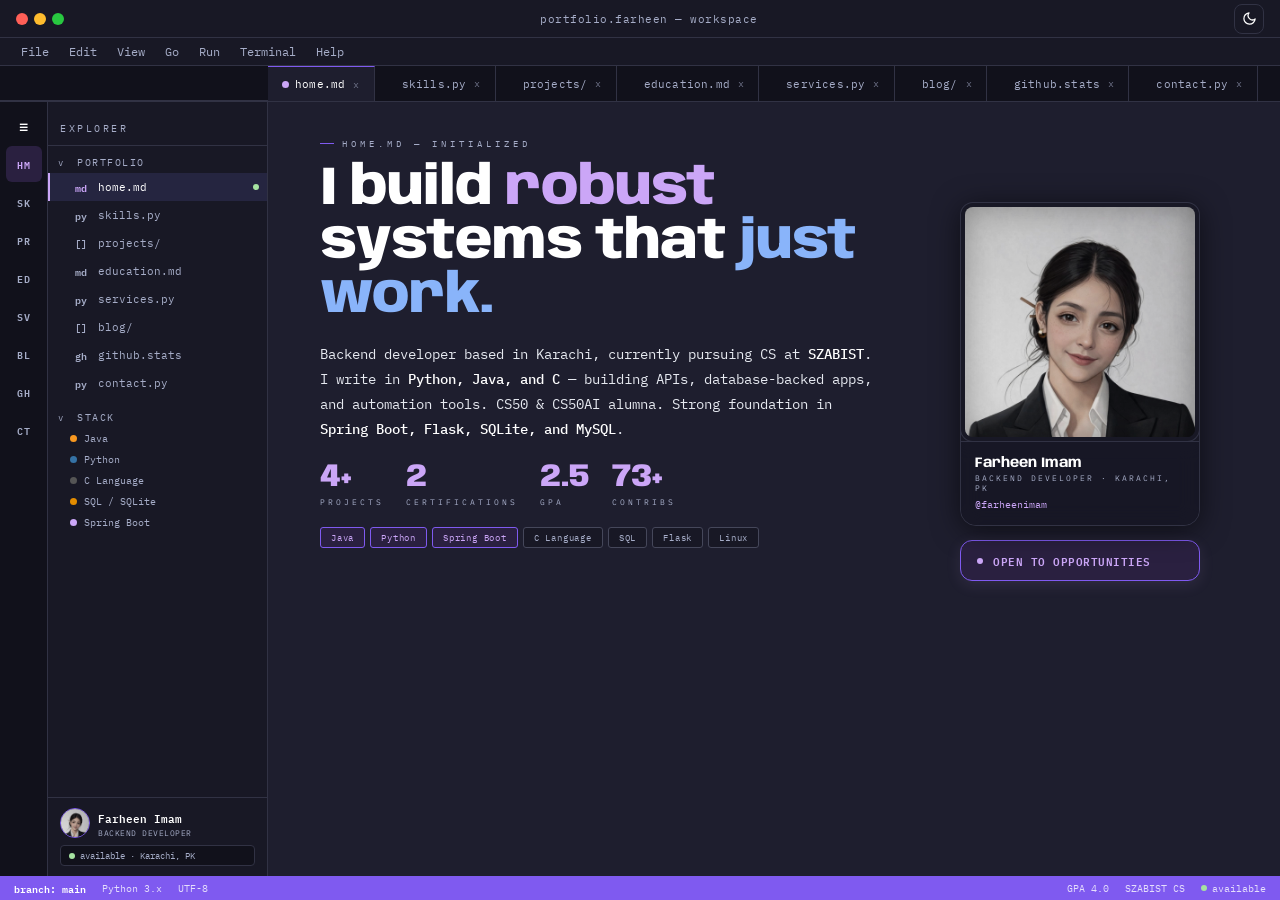
==== commit 57dce8e9: "made changes in the mobile responsive one" ====
--- a/index.html
+++ b/index.html
@@ -376,6 +376,10 @@
       letter-spacing: 0.5px;
     }
 
+    .m-icon, .m-label { display: none; }
+    .d-icon { display: block; }
+    .sb-profile-m { display: none; }
+
     .act-btn:hover {
       color: var(--text-1);
       background: var(--border);
@@ -387,12 +391,16 @@
     }
 
     .act-btn.toggle {
-      color: var(--text-2);
-    }
-
-    .act-btn.toggle:hover {
-      background: var(--border);
       color: var(--text-1);
+    }
+
+    .act-btn.toggle svg {
+      opacity: 0.8;
+      transition: opacity 0.2s;
+    }
+
+    .act-btn.toggle:hover svg {
+      opacity: 1;
     }
 
     /* SIDEBAR */
@@ -1929,14 +1937,57 @@
       }
 
       #actbar {
-        width: 100%;
-        height: 46px;
+        position: fixed;
+        bottom: 16px;
+        left: 50%;
+        transform: translateX(-50%);
+        width: 90%;
+        max-width: 400px;
+        height: 64px;
+        background: rgba(var(--bg2-rgb), 0.8);
+        backdrop-filter: blur(12px);
+        -webkit-backdrop-filter: blur(12px);
+        border: 1px solid rgba(255, 255, 255, 0.1);
+        border-radius: 20px;
+        display: flex;
         flex-direction: row;
         justify-content: space-around;
-        padding: 0 6px;
-        border-right: 0;
-        border-bottom: 1px solid var(--border);
-        flex-shrink: 0;
+        align-items: center;
+        padding: 0 10px;
+        z-index: 100;
+        box-shadow: 0 8px 32px rgba(0, 0, 0, 0.4);
+      }
+
+      .act-btn {
+        flex-direction: column;
+        gap: 4px;
+        height: auto;
+        font-size: 8px;
+        color: var(--text-4);
+      }
+
+      .act-btn svg {
+        width: 20px;
+        height: 20px;
+      }
+
+      .act-btn.active {
+        color: var(--purple);
+        background: transparent;
+      }
+
+      .act-btn.active::after {
+        content: '';
+        width: 4px;
+        height: 4px;
+        background: var(--purple);
+        border-radius: 50%;
+        margin-top: 2px;
+        box-shadow: 0 0 8px var(--purple);
+      }
+
+      #tabbar {
+        display: none;
       }
 
       .act-btn {
@@ -1949,20 +2000,50 @@
         left: 0;
         top: 0;
         bottom: 0;
-        z-index: 30;
-        box-shadow: var(--shadow);
-        width: 240px;
+        z-index: 150;
+        background: var(--bg2);
+        box-shadow: 20px 0 50px rgba(0, 0, 0, 0.5);
+        width: 280px;
         transform: translateX(-100%);
-        transition: transform 0.25s ease;
-      }
-
-      #sidebar.collapsed {
-        transform: translateX(-100%);
-      }
-
-      #sidebar:not(.collapsed) {
+        transition: transform 0.4s cubic-bezier(0.4, 0, 0.2, 1);
+        padding: 20px 0;
+      }
+
+      #sidebar.mobile-open {
         transform: translateX(0);
       }
+
+      .sb-profile-m {
+        padding: 20px;
+        border-bottom: 1px solid var(--border);
+        margin-bottom: 10px;
+      }
+
+      .sb-profile-m img {
+        width: 60px;
+        height: 60px;
+        border-radius: 15px;
+        margin-bottom: 12px;
+        border: 2px solid var(--purple-lo);
+      }
+
+      .sb-profile-m .name {
+        font-family: 'Anybody', sans-serif;
+        font-size: 16px;
+        font-weight: 700;
+        color: var(--text-1);
+      }
+
+      .sb-profile-m .role {
+        font-size: 10px;
+        color: var(--text-3);
+        letter-spacing: 1px;
+      }
+
+      .m-icon, .m-label { display: flex; }
+      .d-icon { display: none; }
+      .d-only { display: none; }
+      .sb-profile-m { display: block; }
 
       #tabbar-spacer {
         display: none;
@@ -1996,7 +2077,20 @@
 
       .home-grid>div:last-child {
         flex-direction: column;
-        align-items: stretch;
+        align-items: center;
+        gap: 16px;
+      }
+
+      .photo-card {
+        width: 180px;
+        margin-top: 0;
+        position: relative;
+        top: 0;
+        animation: float 6s ease-in-out infinite;
+      }
+
+      .photo-frame {
+        border-width: 3px;
       }
 
       .photo-card {
@@ -2305,20 +2399,53 @@
 
     <!-- ACTIVITY BAR -->
     <div id="actbar">
-      <button class="act-btn toggle" id="act-toggle" onclick="toggleSidebar()" title="Toggle Explorer">&#9776;</button>
-      <button class="act-btn active" id="act-home" onclick="go('home')" title="Home">HM</button>
-      <button class="act-btn" id="act-skills" onclick="go('skills')" title="Skills">SK</button>
-      <button class="act-btn" id="act-projects" onclick="go('projects')" title="Projects">PR</button>
-      <button class="act-btn" id="act-education" onclick="go('education')" title="Education">ED</button>
-      <button class="act-btn" id="act-services" onclick="go('services')" title="Services">SV</button>
-      <button class="act-btn" id="act-blog" onclick="go('blog')" title="Blog">BL</button>
-      <button class="act-btn" id="act-github" onclick="go('github')" title="GitHub">GH</button>
-      <button class="act-btn" id="act-contact" onclick="go('contact')" title="Contact">CT</button>
+      <button class="act-btn toggle" id="act-toggle" onclick="toggleSidebar()" title="Toggle Explorer">
+        <svg class="m-icon" viewBox="0 0 24 24" fill="none" stroke="currentColor" stroke-width="2" stroke-linecap="round" stroke-linejoin="round"><circle cx="12" cy="12" r="1"></circle><circle cx="12" cy="5" r="1"></circle><circle cx="12" cy="19" r="1"></circle></svg>
+        <span class="d-icon">&#9776;</span>
+        <span class="m-label">More</span>
+      </button>
+      <button class="act-btn active" id="act-home" onclick="go('home')" title="Home">
+        <svg class="m-icon" viewBox="0 0 24 24" fill="none" stroke="currentColor" stroke-width="2" stroke-linecap="round" stroke-linejoin="round"><path d="M3 9l9-7 9 7v11a2 2 0 0 1-2 2H5a2 2 0 0 1-2-2z"></path><polyline points="9 22 9 12 15 12 15 22"></polyline></svg>
+        <span class="d-icon">HM</span>
+        <span class="m-label">Home</span>
+      </button>
+      <button class="act-btn d-only" id="act-skills" onclick="go('skills')" title="Skills">
+        <span class="d-icon">SK</span>
+      </button>
+      <button class="act-btn" id="act-projects" onclick="go('projects')" title="Projects">
+        <svg class="m-icon" viewBox="0 0 24 24" fill="none" stroke="currentColor" stroke-width="2" stroke-linecap="round" stroke-linejoin="round"><rect x="2" y="7" width="20" height="14" rx="2" ry="2"></rect><path d="M16 21V5a2 2 0 0 0-2-2h-4a2 2 0 0 0-2 2v16"></path></svg>
+        <span class="d-icon">PR</span>
+        <span class="m-label">Projects</span>
+      </button>
+      <button class="act-btn d-only" id="act-education" onclick="go('education')" title="Education">
+        <span class="d-icon">ED</span>
+      </button>
+      <button class="act-btn d-only" id="act-services" onclick="go('services')" title="Services">
+        <span class="d-icon">SV</span>
+      </button>
+      <button class="act-btn d-only" id="act-blog" onclick="go('blog')" title="Blog">
+        <span class="d-icon">BL</span>
+      </button>
+      <button class="act-btn" id="act-github" onclick="go('github')" title="GitHub">
+        <svg class="m-icon" viewBox="0 0 24 24" fill="none" stroke="currentColor" stroke-width="2" stroke-linecap="round" stroke-linejoin="round"><path d="M9 19c-5 1.5-5-2.5-7-3m14 6v-3.87a3.37 3.37 0 0 0-.94-2.61c3.14-.35 6.44-1.54 6.44-7A5.44 5.44 0 0 0 20 4.77 5.07 5.07 0 0 0 19.91 1S18.73.65 16 2.48a13.38 13.38 0 0 0-7 0C6.27.65 5.09 1 5.09 1A5.07 5.07 0 0 0 5 4.77a5.44 5.44 0 0 0-1.5 3.78c0 5.42 3.3 6.61 6.44 7A3.37 3.37 0 0 0 9 18.13V22"></path></svg>
+        <span class="d-icon">GH</span>
+        <span class="m-label">GitHub</span>
+      </button>
+      <button class="act-btn" id="act-contact" onclick="go('contact')" title="Contact">
+        <svg class="m-icon" viewBox="0 0 24 24" fill="none" stroke="currentColor" stroke-width="2" stroke-linecap="round" stroke-linejoin="round"><path d="M4 4h16c1.1 0 2 .9 2 2v12c0 1.1-.9 2-2 2H4c-1.1 0-2-.9-2-2V6c0-1.1.9-2 2-2z"></path><polyline points="22,6 12,13 2,6"></polyline></svg>
+        <span class="d-icon">CT</span>
+        <span class="m-label">Contact</span>
+      </button>
     </div>
 
     <!-- SIDEBAR -->
     <div id="sidebar">
-      <div id="sb-header">EXPLORER</div>
+      <div class="sb-profile-m">
+        <img src="image/1.jpeg" alt="Farheen Imam">
+        <div class="name">Farheen Imam</div>
+        <div class="role">BACKEND DEVELOPER</div>
+      </div>
+      <div id="sb-header" style="margin-top:10px">EXPLORER</div>
       <div id="sb-body">
         <div class="sb-section">
           <div class="sb-section-hd"><span class="sb-arrow">v</span>&nbsp;PORTFOLIO</div>
@@ -2390,16 +2517,20 @@
               </p>
               <div class="stat-row">
                 <div>
-                  <div class="stat-num">6+</div>
+                  <div class="stat-num" id="stat-projects">0</div>
                   <div class="stat-label">PROJECTS</div>
                 </div>
                 <div>
-                  <div class="stat-num">2</div>
+                  <div class="stat-num" id="stat-certs">0</div>
                   <div class="stat-label">CERTIFICATIONS</div>
                 </div>
                 <div>
-                  <div class="stat-num">4.0</div>
+                  <div class="stat-num" id="stat-gpa">0</div>
                   <div class="stat-label">GPA</div>
+                </div>
+                <div>
+                  <div class="stat-num" id="stat-contribs">0</div>
+                  <div class="stat-label">CONTRIBS</div>
                 </div>
               </div>
               <div class="tag-row">
@@ -2425,9 +2556,9 @@
                 </div>
               </div>
               <div class="avail-badge"
-                style="margin-top:14px;display:flex;align-items:center;gap:8px;padding:8px 12px;border:1px solid var(--border);border-radius:8px;background:var(--bg3);">
-                <div class="pulse-dot"></div>
-                <span style="font-size:10px;color:var(--text-2)">open to opportunities</span>
+                style="margin-top:14px;display:flex;align-items:center;gap:10px;padding:10px 16px;border:1px solid var(--purple-lo);border-radius:12px;background:var(--purple-dim);box-shadow:0 4px 15px rgba(203,166,247,0.1);">
+                <div class="pulse-dot" style="background:var(--purple)"></div>
+                <span style="font-size:11px;color:var(--purple);font-weight:600;letter-spacing:0.5px;text-transform:uppercase;">open to opportunities</span>
               </div>
             </div>
           </div>
@@ -2936,9 +3067,12 @@
                   <div class="cp-arr">&rarr;</div>
                 </a>
               </div>
-              <div class="open-strip">
-                <div class="pulse-dot"></div>open to &nbsp;<span class="hi">internships &middot; collaborations &middot;
-                  learning</span>
+              <div class="open-strip" style="margin-top:20px;display:flex;align-items:center;gap:12px;padding:12px 18px;background:rgba(var(--bg2-rgb),0.5);backdrop-filter:blur(10px);border:1px solid var(--border);border-radius:12px;box-shadow:var(--shadow);">
+                <div class="pulse-dot" style="background:var(--green)"></div>
+                <div style="font-size:12px;color:var(--text-2);letter-spacing:0.3px">
+                  <span style="color:var(--text-4);font-weight:600;margin-right:4px">STATUS:</span>
+                  Open to <span class="hi" style="color:var(--green);font-weight:600">internships &middot; collaborations &middot; learning</span>
+                </div>
               </div>
             </div>
             <div class="contact-img-block">
@@ -2971,15 +3105,14 @@
       const sb = document.getElementById('sidebar');
       const isMobile = window.innerWidth <= 640;
       if (isMobile) {
-        // On mobile: toggle collapsed so :not(.collapsed) CSS shows it
-        sb.classList.toggle('collapsed');
+        sb.classList.toggle('mobile-open');
         // Add/remove backdrop
         let bd = document.getElementById('sb-backdrop');
-        if (!sb.classList.contains('collapsed')) {
+        if (sb.classList.contains('mobile-open')) {
           if (!bd) {
             bd = document.createElement('div');
             bd.id = 'sb-backdrop';
-            bd.style.cssText = 'position:fixed;inset:0;z-index:29;background:rgba(0,0,0,0.45);';
+            bd.style.cssText = 'position:fixed;inset:0;z-index:29;background:rgba(0,0,0,0.6);backdrop-filter:blur(2px);';
             bd.addEventListener('click', () => toggleSidebar());
             document.body.appendChild(bd);
           }
@@ -3004,6 +3137,35 @@
       document.getElementById('act-' + id).classList.add('active');
       document.getElementById('panel-' + id).scrollTop = 0;
       if (typeof syncCanvases === 'function') requestAnimationFrame(syncCanvases);
+
+      // Trigger counter animations
+      if (id === 'home') {
+        animateValue("stat-projects", 0, 6, 1500, "+");
+        animateValue("stat-certs", 0, 2, 1000);
+        animateValue("stat-gpa", 0, 4.0, 2000, "", true);
+        animateValue("stat-contribs", 0, 150, 2500, "+");
+      }
+      if (id === 'github') {
+        if (typeof animGhCounters === 'function') animGhCounters();
+      }
+    }
+
+    function animateValue(id, start, end, duration, suffix = "", isFloat = false) {
+      const obj = document.getElementById(id);
+      if (!obj) return;
+      let startTimestamp = null;
+      const step = (timestamp) => {
+        if (!startTimestamp) startTimestamp = timestamp;
+        const progress = Math.min((timestamp - startTimestamp) / duration, 1);
+        const value = isFloat 
+          ? (progress * (end - start) + start).toFixed(1)
+          : Math.floor(progress * (end - start) + start);
+        obj.innerHTML = value + suffix;
+        if (progress < 1) {
+          window.requestAnimationFrame(step);
+        }
+      };
+      window.requestAnimationFrame(step);
     }
 
     function toggleTheme() {
@@ -3560,6 +3722,7 @@
       buildSparkline();
       animGhCounters();
       animGhCells();
+      go('home'); // Ensure home animations and state are initialized
     }, 100);
 
     window.addEventListener('resize', buildSparkline);
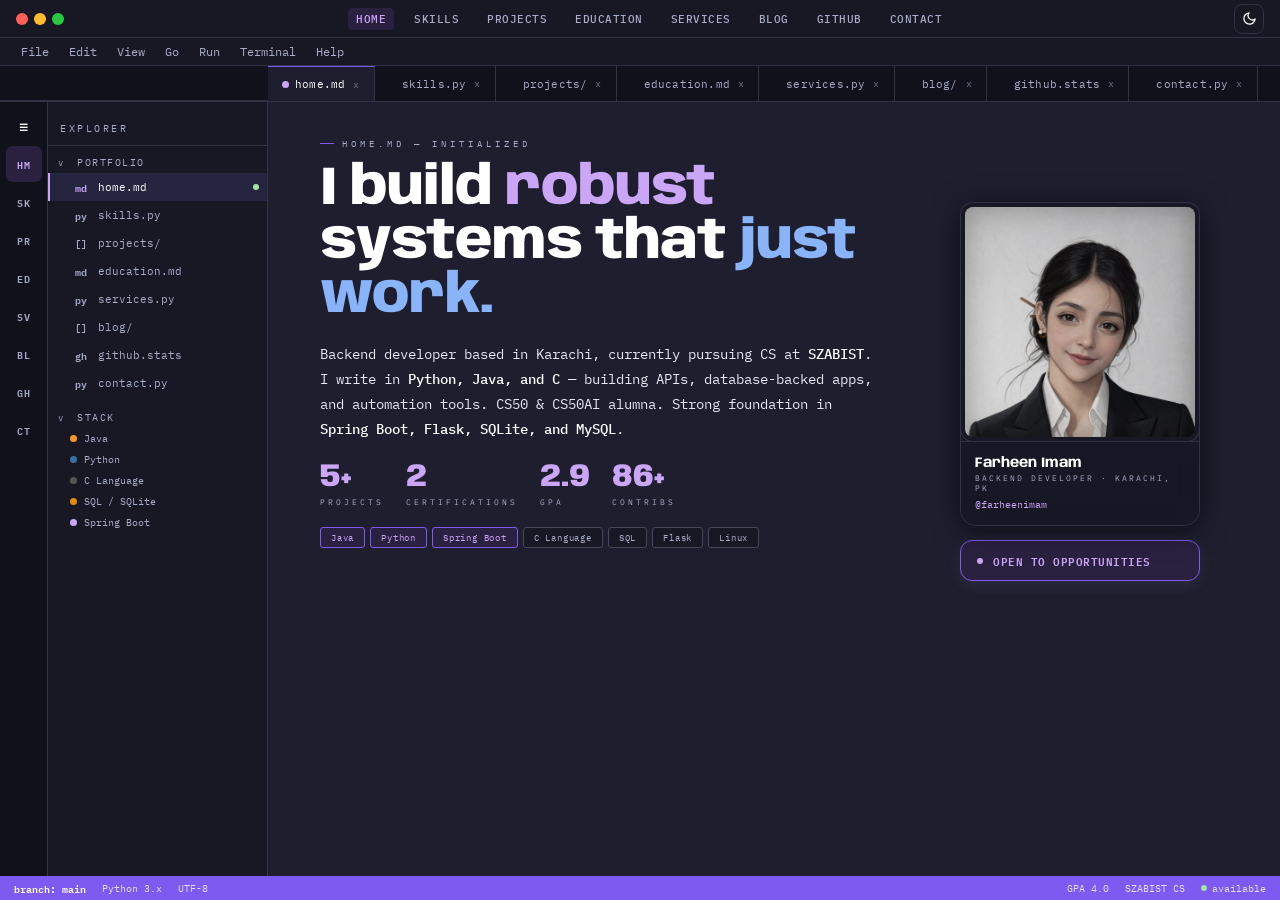
==== commit 17abba9d: "added changes" ====
--- a/index.html
+++ b/index.html
@@ -202,12 +202,33 @@
       border-radius: 50%;
     }
 
-    .tb-title {
+    .tb-nav {
       flex: 1;
-      text-align: center;
+      display: flex;
+      justify-content: center;
+      gap: 12px;
+    }
+
+    .tb-nav-item {
       font-size: 11px;
       color: var(--text-3);
+      cursor: pointer;
+      padding: 4px 8px;
+      border-radius: 4px;
+      transition: all 0.2s;
       letter-spacing: 0.5px;
+      text-transform: uppercase;
+      font-weight: 500;
+    }
+
+    .tb-nav-item:hover {
+      color: var(--text-1);
+      background: var(--border);
+    }
+
+    .tb-nav-item.active {
+      color: var(--purple);
+      background: var(--purple-dim);
     }
 
     .theme-btn {
@@ -539,59 +560,8 @@
       flex-shrink: 0;
     }
 
-    .sb-profile {
-      border-top: 1px solid var(--border);
-      padding: 10px 12px;
-      flex-shrink: 0;
-    }
-
-    .profile-row {
-      display: flex;
-      align-items: center;
-      gap: 8px;
-    }
-
-    .profile-photo-xs {
-      width: 30px;
-      height: 30px;
-      border-radius: 50%;
-      overflow: hidden;
-      flex-shrink: 0;
-      border: 1px solid var(--purple-lo);
-    }
-
-    .profile-photo-xs img {
-      width: 100%;
-      height: 100%;
-      object-fit: cover;
-      object-position: top center;
-      filter: var(--img-filter);
-    }
-
-    .profile-xs-name {
-      font-size: 11px;
-      color: var(--text-1);
-      font-weight: 600;
-    }
-
-    .profile-xs-role {
-      font-size: 8px;
-      color: var(--text-3);
-      letter-spacing: 0.5px;
-      margin-top: 1px;
-    }
-
-    .avail-xs {
-      display: flex;
-      align-items: center;
-      gap: 5px;
-      margin-top: 7px;
-      padding: 4px 8px;
-      background: var(--bg3);
-      border: 1px solid var(--border);
-      border-radius: 4px;
-      font-size: 9px;
-      color: var(--text-3);
+    .sb-profile, .sb-profile-m {
+      display: none !important;
     }
 
     .pulse-dot {
@@ -1885,8 +1855,13 @@
         padding: 0 10px;
       }
 
-      .tb-title {
-        font-size: 10px;
+      .tb-nav {
+        gap: 6px;
+      }
+
+      .tb-nav-item {
+        font-size: 9px;
+        padding: 2px 4px;
       }
 
       #menubar {
@@ -2253,8 +2228,8 @@
         gap: 6px;
       }
 
-      .tb-title {
-        font-size: 9.5px;
+      .tb-nav {
+        display: none;
       }
 
       .tb-dot {
@@ -2345,7 +2320,16 @@
       <div class="tb-dot" style="background:#febc2e"></div>
       <div class="tb-dot" style="background:#28c840"></div>
     </div>
-    <div class="tb-title">portfolio.farheen &mdash; workspace</div>
+    <div class="tb-nav">
+      <div class="tb-nav-item active" onclick="go('home')">Home</div>
+      <div class="tb-nav-item" onclick="go('skills')">Skills</div>
+      <div class="tb-nav-item" onclick="go('projects')">Projects</div>
+      <div class="tb-nav-item" onclick="go('education')">Education</div>
+      <div class="tb-nav-item" onclick="go('services')">Services</div>
+      <div class="tb-nav-item" onclick="go('blog')">Blog</div>
+      <div class="tb-nav-item" onclick="go('github')">GitHub</div>
+      <div class="tb-nav-item" onclick="go('contact')">Contact</div>
+    </div>
     <button class="theme-btn" onclick="toggleTheme()" id="themeBtn" title="Toggle theme">
       <svg id="themeIcon" viewBox="0 0 24 24" fill="none" stroke="currentColor" stroke-width="2" stroke-linecap="round"
         stroke-linejoin="round">
@@ -2440,11 +2424,6 @@
 
     <!-- SIDEBAR -->
     <div id="sidebar">
-      <div class="sb-profile-m">
-        <img src="image/1.jpeg" alt="Farheen Imam">
-        <div class="name">Farheen Imam</div>
-        <div class="role">BACKEND DEVELOPER</div>
-      </div>
       <div id="sb-header" style="margin-top:10px">EXPLORER</div>
       <div id="sb-body">
         <div class="sb-section">
@@ -2480,20 +2459,6 @@
           <div class="sb-stack-item">
             <div class="lang-dot" style="background:#cba6f7"></div>Spring Boot
           </div>
-        </div>
-      </div>
-      <div class="sb-profile">
-        <div class="profile-row">
-          <div class="profile-photo-xs">
-            <img src="image/1.jpeg" alt="Farheen Imam" />
-          </div>
-          <div>
-            <div class="profile-xs-name">Farheen Imam</div>
-            <div class="profile-xs-role">BACKEND DEVELOPER</div>
-          </div>
-        </div>
-        <div class="avail-xs">
-          <div class="pulse-dot"></div>available &middot; Karachi, PK
         </div>
       </div>
     </div>
@@ -3104,15 +3069,17 @@
     function toggleSidebar() {
       const sb = document.getElementById('sidebar');
       const isMobile = window.innerWidth <= 640;
+      
+      // Manage backdrop for both mobile and desktop if desired
+      let bd = document.getElementById('sb-backdrop');
+      
       if (isMobile) {
         sb.classList.toggle('mobile-open');
-        // Add/remove backdrop
-        let bd = document.getElementById('sb-backdrop');
         if (sb.classList.contains('mobile-open')) {
           if (!bd) {
             bd = document.createElement('div');
             bd.id = 'sb-backdrop';
-            bd.style.cssText = 'position:fixed;inset:0;z-index:29;background:rgba(0,0,0,0.6);backdrop-filter:blur(2px);';
+            bd.style.cssText = 'position:fixed;inset:0;z-index:29;background:rgba(0,0,0,0.4);backdrop-filter:blur(10px);-webkit-backdrop-filter:blur(10px);transition:all 0.3s;';
             bd.addEventListener('click', () => toggleSidebar());
             document.body.appendChild(bd);
           }
@@ -3122,6 +3089,20 @@
       } else {
         sb.classList.toggle('collapsed');
         document.body.classList.toggle('sb-collapsed', sb.classList.contains('collapsed'));
+        
+        // Blur for desktop when sidebar is open (optional, but requested "whole screen blurred")
+        // If sidebar is NOT collapsed, it's "open".
+        if (!sb.classList.contains('collapsed')) {
+           if (!bd) {
+            bd = document.createElement('div');
+            bd.id = 'sb-backdrop';
+            bd.style.cssText = 'position:fixed;inset:0;z-index:4;background:rgba(0,0,0,0.15);backdrop-filter:blur(4px);-webkit-backdrop-filter:blur(4px);pointer-events:none;transition:all 0.3s;';
+            document.body.appendChild(bd);
+          }
+        } else {
+          if (bd) bd.remove();
+        }
+        
         if (typeof syncCanvases === 'function') requestAnimationFrame(syncCanvases);
       }
     }
@@ -3131,10 +3112,20 @@
       document.querySelectorAll('.tab').forEach(t => t.classList.remove('active'));
       document.querySelectorAll('.sb-item').forEach(n => n.classList.remove('active'));
       document.querySelectorAll('.act-btn').forEach(b => b.classList.remove('active'));
+      document.querySelectorAll('.tb-nav-item').forEach(i => i.classList.remove('active'));
+
       document.getElementById('panel-' + id).classList.add('active');
       document.getElementById('tab-' + id).classList.add('active');
       document.getElementById('nav-' + id).classList.add('active');
       document.getElementById('act-' + id).classList.add('active');
+      
+      // Find the nav item in the title bar and activate it
+      const navItems = document.querySelectorAll('.tb-nav-item');
+      navItems.forEach(item => {
+        if (item.textContent.toLowerCase() === id.toLowerCase()) {
+          item.classList.add('active');
+        }
+      });
       document.getElementById('panel-' + id).scrollTop = 0;
       if (typeof syncCanvases === 'function') requestAnimationFrame(syncCanvases);
 
